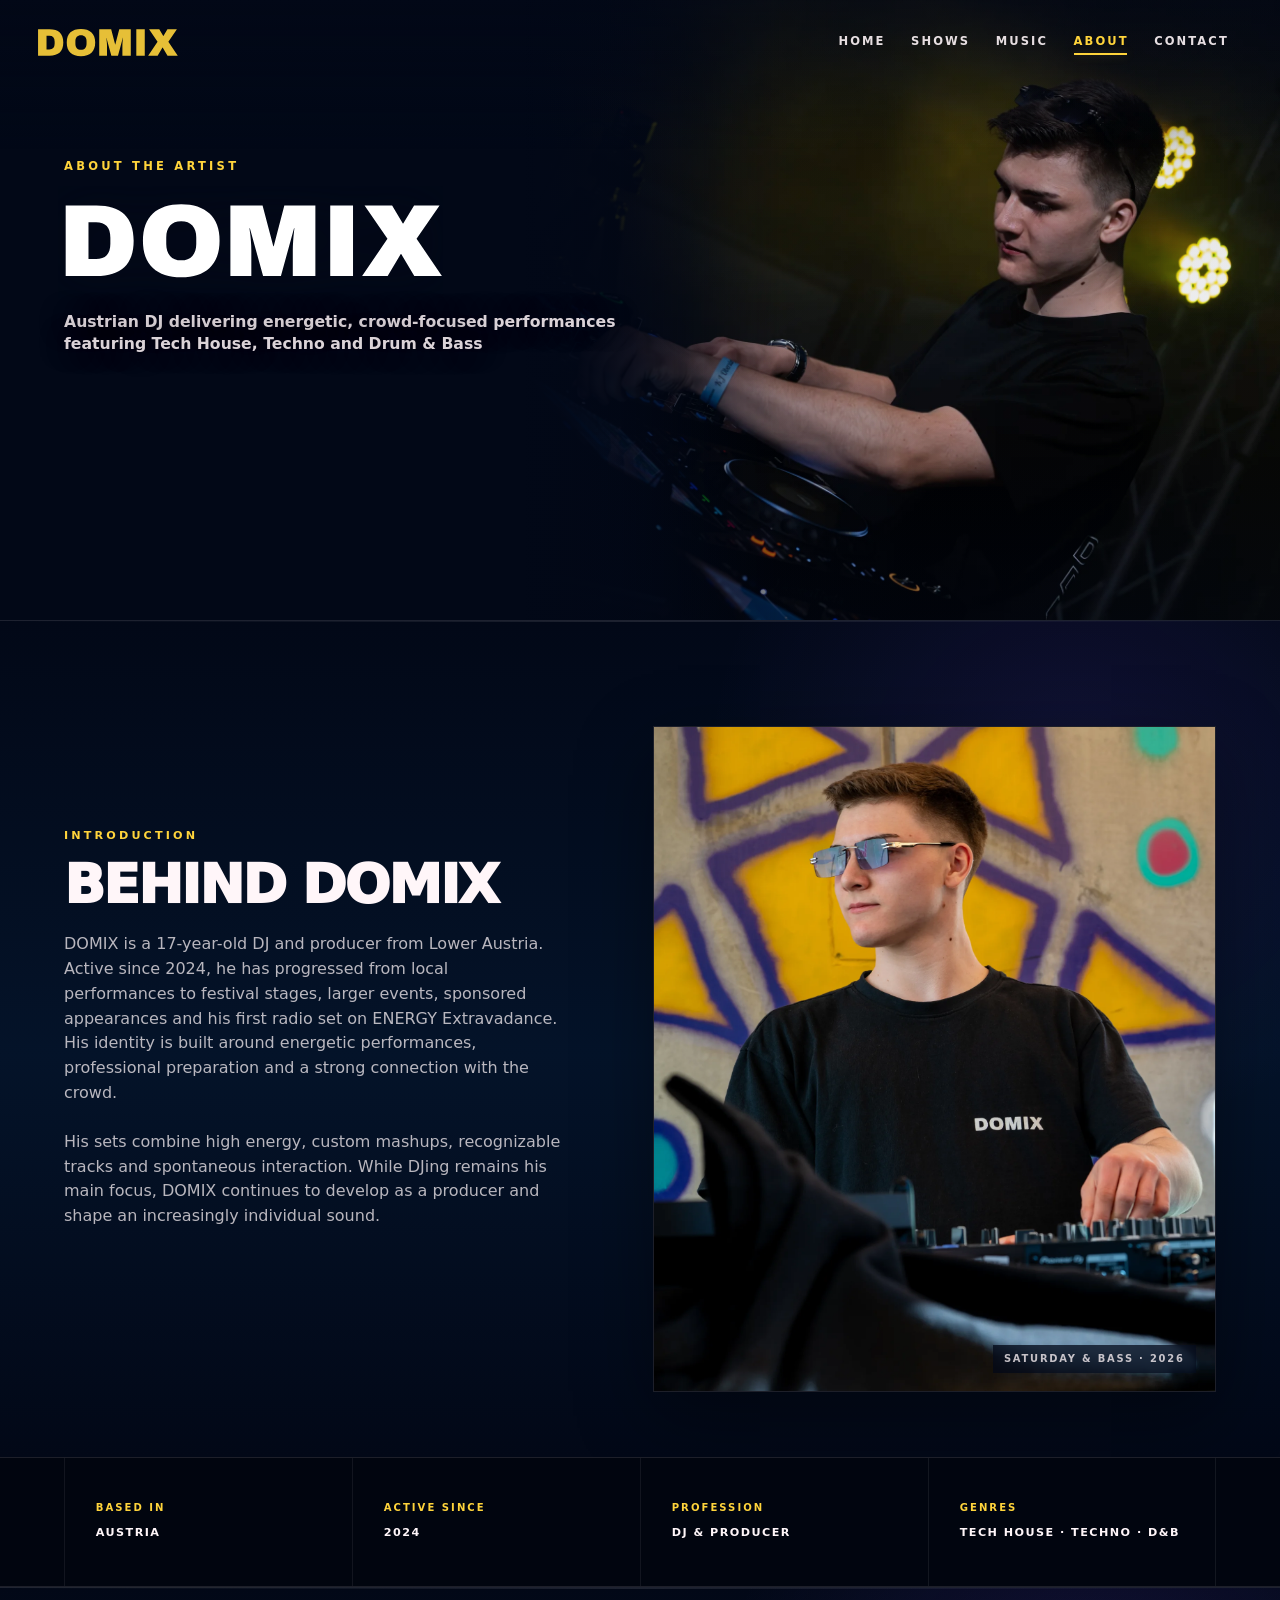
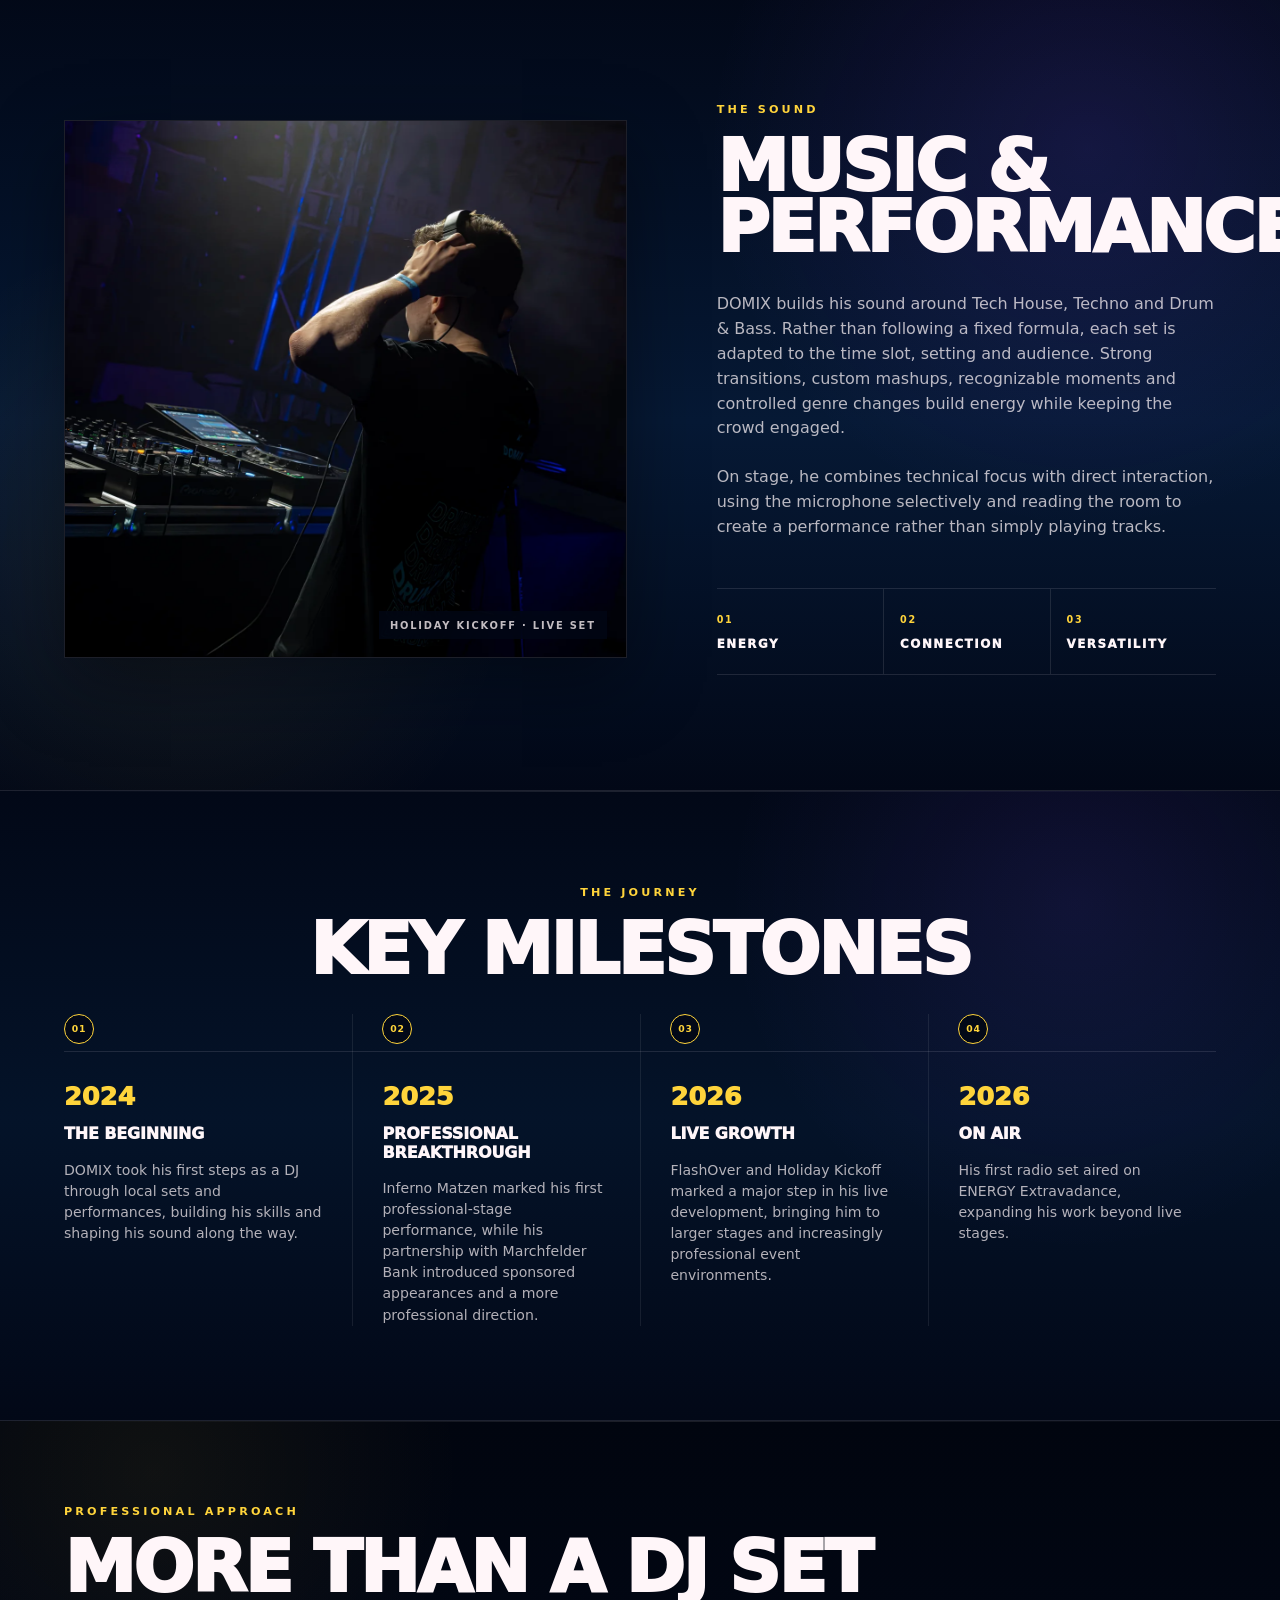
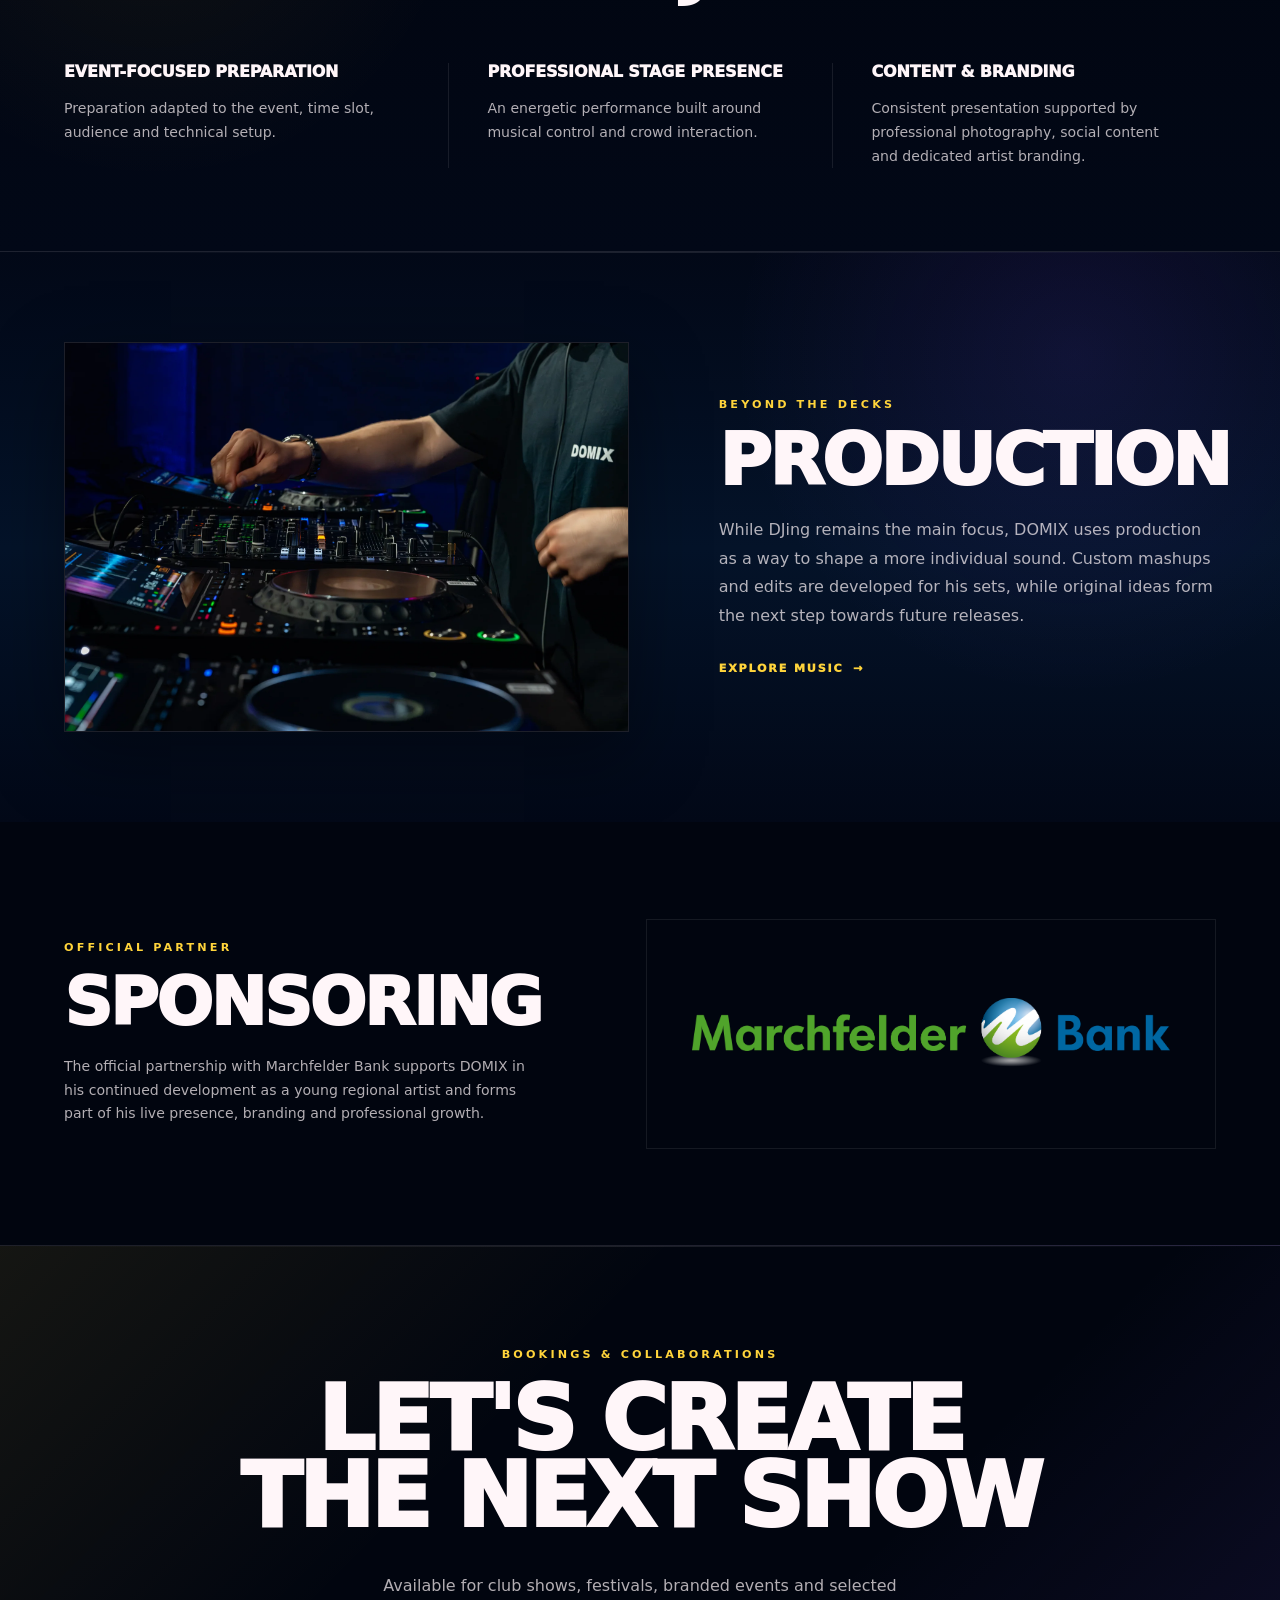
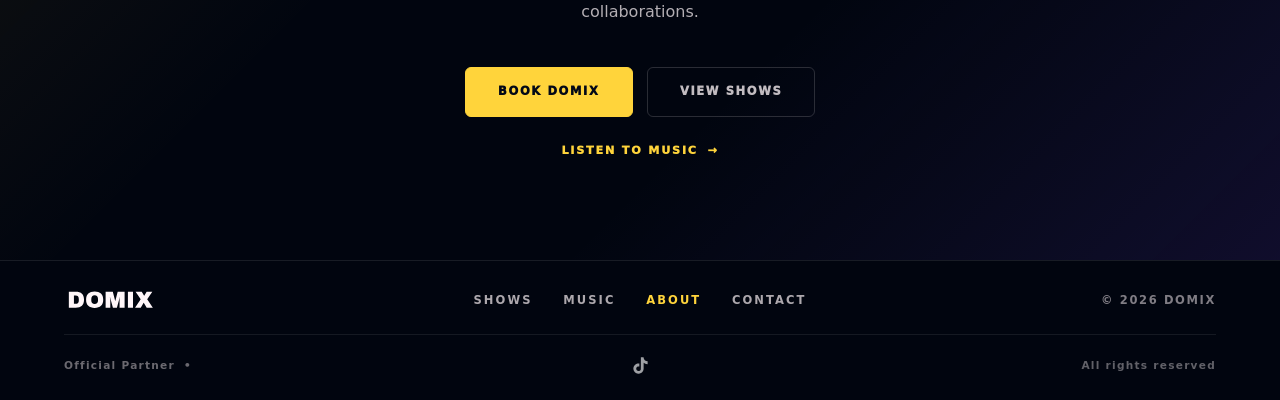
==== about.html @ c54867b3 "Mobile version: 99% final" ====
<!doctype html>
<html lang="en">

<head>
    <meta charset="utf-8">
    <meta name="viewport" content="width=device-width,initial-scale=1">
    <meta name="description" content="Meet DOMIX, an Austrian DJ and emerging producer focused on energetic, crowd-driven performances.">
    <link rel="canonical" href="https://domix-dj.com/about.html">
    <title>About - DOMIX</title>
    <link rel="preload" href="images/domix/events/Holiday%20Kickoff%202026/Holiday-Kickoff-13.webp" as="image" type="image/webp" fetchpriority="high">
    <link rel="stylesheet" href="css/styles.css">
    <script src="js/site.js" defer></script>
    <script>
        document.documentElement.classList.add("page-loader-pending");
    </script>
</head>

<body class="subpage-body about-page" data-reveal-selector=".reveal-on-scroll" data-reveal-threshold="0.08" data-reveal-root-margin="0px 0px -48px" data-reveal-on-load="true" data-page-loader="true">
    <main class="subpage-main">
        <header class="hero subpage-hero about-hero">
            <a class="brand" href="index.html" aria-label="DOMIX Home"><img src="images/domix/brand/domix_logo.svg" alt="DOMIX" width="2000" height="600" decoding="async"></a>

            <button class="mobile-nav-toggle" type="button" aria-expanded="false" aria-controls="mobile-site-menu" aria-label="Open navigation">
                <span class="mobile-nav-toggle-icon" aria-hidden="true"><i></i><i></i><i></i></span>
                <span class="mobile-nav-toggle-label" aria-hidden="true">MENU</span>
            </button>
            <div class="mobile-nav-drawer" id="mobile-site-menu" aria-hidden="true">
                <button class="mobile-nav-backdrop" type="button" data-nav-close tabindex="-1" aria-label="Close navigation"></button>
                <div class="mobile-nav-panel" role="dialog" aria-modal="true" aria-label="Site navigation">
                    <div class="mobile-nav-panel-brand" aria-hidden="true">DOMIX</div>
                    <p class="mobile-nav-kicker">DJ &amp; PRODUCER</p>
                    <nav class="mobile-nav-links" aria-label="Mobile navigation">
                        <a href="index.html"><span>01</span>HOME</a>
                        <a href="shows.html"><span>02</span>SHOWS</a>
                        <a href="music.html"><span>03</span>MUSIC</a>
                        <a href="about.html" aria-current="page"><span>04</span>ABOUT</a>
                        <a href="contact.html"><span>05</span>CONTACT</a>
                    </nav>
                    <p class="mobile-nav-meta">AUSTRIA <span aria-hidden="true">&middot;</span> EST. 2024</p>
                </div>
            </div>

            <nav class="desktop-hero-nav" aria-label="Primary navigation">
                <a href="index.html">HOME</a>
                <a href="shows.html">SHOWS</a>
                <a href="music.html">MUSIC</a>
                <a href="about.html" aria-current="page">ABOUT</a>
                <a href="contact.html">CONTACT</a>
            </nav>

            <div class="about-hero-inner">
                <p class="about-eyebrow">ABOUT THE ARTIST</p>
                <h1 class="about-hero-logo"><span class="about-hero-logo-frame"><img src="images/domix/brand/domix_logo.svg" alt="DOMIX" width="2000" height="600" decoding="async"></span></h1>
                <p class="about-hero-subline">Austrian DJ delivering energetic, crowd-focused performances featuring Tech House, Techno and Drum &amp; Bass</p>
            </div>
        </header>

        <section class="about-page-section about-introduction reveal-on-scroll" aria-labelledby="about-introduction-title">
            <div class="about-page-inner about-split">
                <div class="about-section-copy">
                    <p class="about-eyebrow">INTRODUCTION</p>
                    <h2 id="about-introduction-title">BEHIND DOMIX</h2>
                    <div class="about-prose">
                        <p>DOMIX is a 17-year-old DJ and producer from Lower Austria. Active since 2024, he has progressed from local performances to festival stages, larger events, sponsored appearances and his first radio set on ENERGY Extravadance. His identity is built around energetic performances, professional preparation and a strong connection with the crowd.</p>
                        <p>His sets combine high energy, custom mashups, recognizable tracks and spontaneous interaction. While DJing remains his main focus, DOMIX continues to develop as a producer and shape an increasingly individual sound.</p>
                    </div>
                </div>

                <figure class="about-media about-media-portrait">
                    <img src="images/domix/events/Saturday%20%26%20Bass%202026/Outback_1-01.webp" srcset="images/domix/events/Saturday%20%26%20Bass%202026/Outback_1-01.webp 1609w" sizes="(max-width: 900px) 100vw, 46vw" alt="DOMIX performing at Saturday &amp; Bass 2026" width="1609" height="1920" loading="lazy" decoding="async">
                    <figcaption>SATURDAY &amp; BASS <span aria-hidden="true">·</span> 2026</figcaption>
                </figure>
            </div>
        </section>

        <section class="about-facts reveal-on-scroll" aria-label="Artist facts">
            <dl class="about-page-inner about-facts-list">
                <div>
                    <dt>BASED IN</dt>
                    <dd>AUSTRIA</dd>
                </div>
                <div>
                    <dt>ACTIVE SINCE</dt>
                    <dd>2024</dd>
                </div>
                <div>
                    <dt>PROFESSION</dt>
                    <dd>DJ &amp; PRODUCER</dd>
                </div>
                <div>
                    <dt>GENRES</dt>
                    <dd>TECH HOUSE <span aria-hidden="true">·</span> TECHNO <span aria-hidden="true">·</span> D&amp;B</dd>
                </div>
            </dl>
        </section>

        <section class="about-page-section about-sound reveal-on-scroll" aria-labelledby="about-sound-title">
            <div class="about-page-inner about-sound-layout">
                <figure class="about-media about-media-wide">
                        <img src="images/domix/events/Holiday%20Kickoff%202026/Holiday-Kickoff-3.webp" srcset="images/domix/events/Holiday%20Kickoff%202026/Holiday-Kickoff-3.webp 1920w" sizes="(max-width: 900px) 100vw, 50vw" alt="DOMIX performing from behind at Holiday Kickoff 2026" width="1920" height="1280" loading="lazy" decoding="async">
                        <figcaption>HOLIDAY KICKOFF <span aria-hidden="true">·</span> LIVE SET</figcaption>
                </figure>

                <div class="about-section-copy">
                    <p class="about-eyebrow">THE SOUND</p>
                    <h2 id="about-sound-title">MUSIC &amp;<br>PERFORMANCE</h2>
                    <div class="about-prose">
                        <p>DOMIX builds his sound around Tech House, Techno and Drum &amp; Bass. Rather than following a fixed formula, each set is adapted to the time slot, setting and audience. Strong transitions, custom mashups, recognizable moments and controlled genre changes build energy while keeping the crowd engaged.</p>
                        <p>On stage, he combines technical focus with direct interaction, using the microphone selectively and reading the room to create a performance rather than simply playing tracks.</p>
                    </div>

                    <ol class="about-values" aria-label="Performance qualities">
                        <li><span>01</span><strong>ENERGY</strong></li>
                        <li><span>02</span><strong>CONNECTION</strong></li>
                        <li><span>03</span><strong>VERSATILITY</strong></li>
                    </ol>
                </div>
            </div>
        </section>

        <section class="about-page-section about-journey reveal-on-scroll" aria-labelledby="about-journey-title">
            <div class="about-page-inner">
                <div class="about-section-heading">
                    <p class="about-eyebrow">THE JOURNEY</p>
                    <h2 id="about-journey-title">KEY MILESTONES</h2>
                </div>

                <ol class="about-timeline">
                    <li>
                        <span class="about-timeline-index">01</span>
                        <time datetime="2024">2024</time>
                        <h3>THE BEGINNING</h3>
                        <p>DOMIX took his first steps as a DJ through local sets and performances, building his skills and shaping his sound along the way.</p>
                    </li>
                    <li>
                        <span class="about-timeline-index">02</span>
                        <time datetime="2025">2025</time>
                        <h3>PROFESSIONAL BREAKTHROUGH</h3>
                        <p>Inferno Matzen marked his first professional-stage performance, while his partnership with Marchfelder Bank introduced sponsored appearances and a more professional direction.</p>
                    </li>
                    <li>
                        <span class="about-timeline-index">03</span>
                        <time datetime="2026">2026</time>
                        <h3>LIVE GROWTH</h3>
                        <p>FlashOver and Holiday Kickoff marked a major step in his live development, bringing him to larger stages and increasingly professional event environments.</p>
                    </li>
                    <li>
                        <span class="about-timeline-index">04</span>
                        <time datetime="2026">2026</time>
                        <h3>ON AIR</h3>
                        <p>His first radio set aired on ENERGY Extravadance, expanding his work beyond live stages.</p>
                    </li>
                </ol>
            </div>
        </section>

        <section class="about-page-section about-approach reveal-on-scroll" aria-labelledby="about-approach-title">
            <div class="about-page-inner">
                <div class="about-section-heading about-section-heading-left">
                    <p class="about-eyebrow">PROFESSIONAL APPROACH</p>
                    <h2 id="about-approach-title">MORE THAN<br class="about-mobile-linebreak"> A DJ SET</h2>
                </div>

                <div class="about-services">
                    <article>
                        <h3>EVENT-FOCUSED PREPARATION</h3>
                        <p>Preparation adapted to the event, time slot, audience and technical setup.</p>
                    </article>
                    <article>
                        <h3>PROFESSIONAL STAGE PRESENCE</h3>
                        <p>An energetic performance built around musical control and crowd interaction.</p>
                    </article>
                    <article>
                        <h3>CONTENT &amp; BRANDING</h3>
                        <p>Consistent presentation supported by professional photography, social content and dedicated artist branding.</p>
                    </article>
                </div>
            </div>
        </section>

        <section class="about-page-section about-production reveal-on-scroll" aria-labelledby="about-production-title">
            <div class="about-page-inner about-production-layout">
                <div class="about-section-copy">
                    <p class="about-eyebrow">BEYOND THE DECKS</p>
                    <h2 id="about-production-title">PRODUCTION</h2>
                    <p class="about-production-text">While DJing remains the main focus, DOMIX uses production as a way to shape a more individual sound. Custom mashups and edits are developed for his sets, while original ideas form the next step towards future releases.</p>
                    <a class="about-text-link" href="music.html">EXPLORE MUSIC <span aria-hidden="true">→</span></a>
                </div>

                <figure class="about-media about-media-equipment">
                    <img src="images/domix/events/Holiday%20Kickoff%202026/Holiday-Kickoff_Sponsoring-4.webp" srcset="images/domix/events/Holiday%20Kickoff%202026/Holiday-Kickoff_Sponsoring-4.webp 1920w" sizes="(max-width: 900px) 100vw, 46vw" alt="DOMIX adjusting DJ equipment during a performance" width="1920" height="1280" loading="lazy" decoding="async">
                </figure>
            </div>
        </section>

        <section class="about-page-section about-partner reveal-on-scroll" aria-labelledby="about-partner-title">
            <div class="about-page-inner about-partner-layout">
                <div class="about-section-copy">
                    <p class="about-eyebrow">OFFICIAL PARTNER</p>
                    <h2 id="about-partner-title">SPONSORING</h2>
                    <p>The official partnership with Marchfelder Bank supports DOMIX in his continued development as a young regional artist and forms part of his live presence, branding and professional growth.</p>
                </div>

                <div class="about-partner-logo">
                    <img src="images/domix/partners/marchfelder-bank-logo.png" alt="Marchfelder Bank" width="21072" height="3150" loading="lazy" decoding="async">
                </div>
            </div>
        </section>

        <section class="about-page-section about-cta reveal-on-scroll" aria-labelledby="about-cta-title">
            <div class="about-page-inner about-cta-inner">
                <p class="about-eyebrow">BOOKINGS &amp; COLLABORATIONS</p>
                <h2 id="about-cta-title">LET'S CREATE<br>THE NEXT SHOW</h2>
                <p>Available for club shows, festivals, branded events and selected collaborations.</p>
                <div class="about-cta-actions">
                    <a class="music-action-button" href="contact.html">BOOK DOMIX</a>
                    <a class="music-action-button music-action-button-secondary" href="shows.html">VIEW SHOWS</a>
                </div>
                <a class="about-text-link" href="music.html">LISTEN TO MUSIC <span aria-hidden="true">→</span></a>
            </div>
        </section>
    </main>

    <footer class="site-footer" aria-label="Footer">
        <div class="site-footer-row site-footer-main">
            <a class="site-footer-logo" href="index.html" aria-label="DOMIX Home">
                <img src="images/domix/brand/domix_logo.svg" alt="DOMIX" width="2000" height="600" loading="lazy" decoding="async">
            </a>

            <nav class="site-footer-nav" aria-label="Footer navigation">
                <a href="shows.html">SHOWS</a>
                <a href="music.html">MUSIC</a>
                <a href="about.html" aria-current="page">ABOUT</a>
                <a href="contact.html">CONTACT</a>
            </nav>

            <p>&copy; 2026 DOMIX</p>
        </div>

        <div class="site-footer-row site-footer-meta">
            <div class="site-footer-partner">
                <span>Official Partner</span>
                <span aria-hidden="true">&bull;</span>
                <a href="https://www.marchfelderbank.at/" target="_blank" rel="noopener noreferrer" aria-label="Visit Marchfelder Bank"><img src="images/domix/partners/marchfelder-bank-logo.png" alt="Marchfelder Bank" width="21072" height="3150" loading="lazy" decoding="async"></a>
            </div>

            <nav class="site-footer-socials" aria-label="Social links">
                <a href="https://www.instagram.com/domix.dj" target="_blank" rel="noopener noreferrer" aria-label="Instagram"><img src="images/social/instagram-icon.png" alt="" width="3000" height="3000" loading="lazy" decoding="async"></a>
                <a href="https://www.tiktok.com/@domix.dj" target="_blank" rel="noopener noreferrer" aria-label="TikTok"><img src="images/social/tiktok-icon.svg" alt="" width="150" height="150" loading="lazy" decoding="async"></a>
                <a href="https://soundcloud.com/domix_dj" target="_blank" rel="noopener noreferrer" aria-label="SoundCloud"><img src="images/social/soundcloud-icon.png" alt="" width="512" height="512" loading="lazy" decoding="async"></a>
            </nav>

            <p class="site-footer-mobile-copyright">&copy; 2026 DOMIX</p>
            <p>All rights reserved</p>
        </div>
    </footer>

</body>

</html>
---- css/styles.css ----
* {
    box-sizing: border-box;
}

:root {
    --domix-blue: #061935;
    --domix-blue-deep: #020817;
    --domix-purple: #7b4dff;
    --domix-yellow: #ffd43b;
    --domix-text: #fff6f9;
    --domix-surface-black: #01050f;
    --domix-content-width: 1320px;
    --domix-card-radius: 8px;
}

html {
    scroll-behavior: smooth;
}

html,
body {
    height: auto;
    overflow-x: hidden;
}

body {
    margin: 0;
    font-family: Inter, system-ui, -apple-system, Segoe UI, Roboto, "Helvetica Neue", Arial;
    color: var(--domix-text);
    background: var(--domix-blue-deep);
}

body.lightbox-open {
    overflow: hidden;
}

html.page-loading,
html.page-loading body,
html.page-loader-pending,
html.page-loader-pending body {
    overflow: hidden;
    background: radial-gradient(circle at 25% 20%, rgba(123, 77, 255, 0.2), transparent 45%), var(--domix-blue-deep);
}

html.page-loading body > *,
html.page-loader-pending body > * {
    visibility: hidden;
}

html.page-loading body::before,
html.page-loader-pending body::before {
    content: "";
    position: fixed;
    top: 50%;
    left: 50%;
    width: min(52vw, 420px);
    height: min(16vw, 126px);
    background: rgba(255, 246, 249, 0.95);
    -webkit-mask: url("../images/domix/brand/domix_logo.svg") center / contain no-repeat;
    mask: url("../images/domix/brand/domix_logo.svg") center / contain no-repeat;
    z-index: 99999;
    visibility: visible;
    transform: translate(-50%, -50%);
    filter: drop-shadow(0 0 24px rgba(123, 77, 255, 0.5));
}

html.page-loading body::after,
html.page-loader-pending body::after {
    content: "";
    position: fixed;
    top: calc(50% + 96px);
    left: 50%;
    width: 52px;
    height: 52px;
    margin: -26px 0 0 -26px;
    border: 3px solid rgba(255, 246, 249, 0.2);
    border-top-color: var(--domix-yellow);
    border-radius: 50%;
    animation: siteLoaderSpin 0.8s linear infinite;
    z-index: 100000;
    visibility: visible;
}

@keyframes siteLoaderSpin {
    to {
        transform: rotate(360deg);
    }
}

.hero {
    min-height: 100vh;
    position: relative;
    z-index: 0;
    display: flex;
    align-items: center;
    justify-content: center;
    overflow: hidden;
    text-align: center;
    color: var(--domix-text);
}

.home-hero {
    --hero-bg-x: 0px;
    --hero-bg-y: 0px;
    --hero-wordmark-x: 0px;
    --hero-wordmark-y: 0px;
    --hero-equipment-x: 0px;
    --hero-equipment-y: 0px;
    --hero-scroll-y: 0px;
    background: var(--domix-blue-deep) url("../images/domix/hero/stage-main.webp") center top / cover no-repeat;
    background-attachment: fixed;
}

.home-hero::before {
    content: "";
    position: absolute;
    inset: -12px;
    z-index: 1;
    background: url("../images/domix/hero/stage-main.webp") center top / cover no-repeat;
    filter: blur(8px) brightness(0.86) contrast(0.98) saturate(1);
    opacity: 1;
    transform: translate3d(var(--hero-bg-x), var(--hero-bg-y), 0);
    transition: transform 0.16s ease-out;
}

.home-hero::after {
    content: "";
    position: absolute;
    inset: 0;
    z-index: 1;
    background:
        linear-gradient(180deg, rgba(2, 8, 23, 0.12) 0%, rgba(6, 25, 53, 0.04) 42%, rgba(2, 8, 23, 0.26) 100%),
        linear-gradient(90deg, rgba(2, 8, 23, 0.12), rgba(6, 25, 53, 0.01) 50%, rgba(2, 8, 23, 0.16));
    pointer-events: none;
}

.home-hero-bg-wordmark {
    position: absolute;
    left: 50%;
    top: 48%;
    z-index: 2;
    display: block;
    width: 100vw;
    max-width: none;
    height: auto;
    aspect-ratio: 10 / 3;
    object-fit: contain;
    transform: translate3d(calc(-50% + var(--hero-wordmark-x)), calc(-50% + var(--hero-wordmark-y)), 0);
    opacity: 0.025;
    pointer-events: none;
    will-change: transform;
}

.brand {
    position: absolute;
    top: 20px;
    left: 30px;
    z-index: 100;
    display: inline-flex;
    align-items: center;
    line-height: 0;
    text-decoration: none;
    cursor: pointer;
}

.brand::before {
    content: "";
    position: absolute;
    inset: 0;
    background: var(--domix-yellow);
    opacity: 0.9;
    mask: url("../images/domix/brand/domix_logo.svg") center / contain no-repeat;
    -webkit-mask: url("../images/domix/brand/domix_logo.svg") center / contain no-repeat;
    transition: opacity 0.28s ease, transform 0.28s ease, filter 0.28s ease, background-color 0.28s ease;
}

.brand img {
    display: block;
    width: clamp(120px, 12vw, 190px);
    height: auto;
    opacity: 0;
}

.brand:hover::before,
.brand:focus::before {
    background: #fff;
    opacity: 1;
    transform: rotate(-3deg) scale(1.025);
    filter: drop-shadow(0 0 14px rgba(255, 212, 59, 0.22));
}

.brand:focus {
    outline: 2px solid var(--domix-yellow);
    outline-offset: 4px;
    border-radius: 6px;
}

.home-hero-copy {
    position: absolute;
    left: clamp(2rem, 7vw, 7rem);
    top: 46%;
    z-index: 5;
    width: min(42vw, 620px);
    transform: translateY(-50%);
    text-align: left;
    color: #fff6f9;
}

.home-hero-wordmark-wrap {
    position: relative;
    display: block;
    width: min(29vw, 410px);
    max-width: 100%;
    margin: -1.15rem 0 -1.15rem -1.38rem;
    line-height: 0;
    transition: filter 0.32s ease;
    animation: homeHeroFadeUp 0.5s ease-out backwards;
}

.home-hero-wordmark {
    display: block;
    width: 100%;
    height: auto;
    clip-path: inset(18% 0 18% 0);
    transition: opacity 0.32s ease, filter 0.32s ease, transform 0.32s ease;
}

.home-hero-wordmark-solid {
    filter: invert(1);
}

.home-hero-wordmark-outline {
    position: absolute;
    inset: 0;
    opacity: 0;
    filter: drop-shadow(0 0 18px rgba(255, 212, 59, 0.18)) drop-shadow(0 0 28px rgba(123, 77, 255, 0.22));
    pointer-events: none;
}

.home-hero-wordmark-wrap:hover .home-hero-wordmark-solid,
.home-hero-wordmark-wrap:focus-within .home-hero-wordmark-solid {
    opacity: 0;
    transform: scale(0.985);
}

.home-hero-wordmark-wrap:hover .home-hero-wordmark-outline,
.home-hero-wordmark-wrap:focus-within .home-hero-wordmark-outline {
    opacity: 1;
    transform: scale(1.01);
}

.home-hero-wordmark-wrap:hover,
.home-hero-wordmark-wrap:focus-within {
    filter: drop-shadow(0 0 18px rgba(255, 212, 59, 0.22));
}

.home-hero-subline {
    margin: 0.12rem 0 0;
    color: var(--domix-yellow);
    font-size: clamp(1rem, 1.7vw, 1.65rem);
    font-weight: 800;
    letter-spacing: 0.34em;
    text-transform: uppercase;
    animation: homeHeroFadeUp 0.5s ease-out 0.1s backwards;
}

.home-hero-genres {
    display: flex;
    flex-direction: column;
    gap: 0.45rem;
    margin-top: 3rem;
    color: rgba(255, 246, 249, 0.72);
    font-size: clamp(0.86rem, 1vw, 1rem);
    font-weight: 700;
    letter-spacing: 0.28em;
    text-transform: uppercase;
    animation: homeHeroFadeUp 0.5s ease-out 0.2s backwards;
}

.home-hero-socials {
    display: flex;
    gap: 0.75rem;
    margin-top: 2.6rem;
    padding-left: 0;
    animation: homeHeroFadeUp 0.5s ease-out 0.3s backwards;
}

.home-hero-socials a {
    position: relative;
    display: inline-flex;
    align-items: center;
    justify-content: center;
    width: 42px;
    height: 42px;
    border: 1px solid rgba(255, 212, 59, 0.38);
    border-radius: 50%;
    color: var(--domix-yellow);
    background: rgba(2, 8, 23, 0.38);
    text-decoration: none;
    font-size: 0.78rem;
    font-weight: 850;
    letter-spacing: 0.08em;
    transition: transform 0.18s ease, border-color 0.18s ease, background 0.18s ease;
}

.home-hero-socials a::after {
    content: attr(data-tooltip);
    position: absolute;
    left: 50%;
    bottom: calc(100% + 10px);
    transform: translate(-50%, 4px);
    padding: 0.38rem 0.55rem;
    border: 1px solid rgba(255, 212, 59, 0.42);
    border-radius: 6px;
    background: rgba(2, 8, 23, 0.88);
    color: var(--domix-yellow);
    font-size: 0.58rem;
    font-weight: 850;
    line-height: 1;
    letter-spacing: 0.12em;
    text-transform: uppercase;
    white-space: nowrap;
    opacity: 0;
    pointer-events: none;
    box-shadow: 0 0 18px rgba(255, 212, 59, 0.12);
    transition: opacity 0.2s ease, transform 0.2s ease;
}

.home-hero-socials img {
    display: block;
    width: 19px;
    height: 19px;
    object-fit: contain;
    filter: brightness(0) saturate(100%) invert(83%) sepia(91%) saturate(781%) hue-rotate(350deg) brightness(106%) contrast(103%);
}

.home-hero-socials a[aria-label="SoundCloud"] img {
    width: 23px;
    height: 23px;
}

.home-hero-socials a[aria-label="All Socials"] img {
    width: 22px;
    height: 22px;
}

.home-hero-socials a:hover {
    transform: translateY(-2px);
    border-color: var(--domix-yellow);
    background: rgba(255, 212, 59, 0.12);
}

.home-hero-socials a:hover::after,
.home-hero-socials a:focus::after {
    opacity: 1;
    transform: translate(-50%, 0);
}

.domix-equipment-wrapper {
    position: absolute;
    inset: 0;
    z-index: 3;
    pointer-events: none;
    display: flex;
    align-items: flex-end;
    justify-content: flex-end;
    padding-right: clamp(2rem, 7vw, 8rem);
}

.domix-equipment-wrapper::before,
.domix-equipment-wrapper::after {
    content: "";
    position: absolute;
    left: auto;
    right: clamp(-3rem, -2vw, -1rem);
    bottom: 0;
    pointer-events: none;
}

.domix-equipment-wrapper::before {
    width: min(96vw, 1240px);
    height: 100vh;
    z-index: 1;
    background:
        radial-gradient(ellipse at 50% 56%, rgba(123, 77, 255, 0.82), transparent 54%),
        radial-gradient(ellipse at 50% 68%, rgba(123, 77, 255, 0.54), transparent 74%);
    filter: blur(58px);
}

.domix-equipment-wrapper::after {
    width: min(70vw, 860px);
    height: 72vh;
    z-index: 1;
    background: radial-gradient(ellipse at 50% 58%, rgba(203, 176, 255, 0.56), transparent 60%);
    filter: blur(34px);
}

.domix-equipment {
    position: relative;
    z-index: 2;
    width: auto;
    height: 80vh;
    object-fit: contain;
    transform: translate3d(var(--hero-equipment-x), calc(var(--hero-equipment-y) + var(--hero-scroll-y)), 0);
    will-change: transform;
    animation: homeHeroEquipmentIn 0.5s ease-out 0.4s backwards;
    filter:
        drop-shadow(0 0 7px rgba(203, 176, 255, 0.95))
        drop-shadow(0 0 18px rgba(123, 77, 255, 0.78))
        drop-shadow(0 0 34px rgba(123, 77, 255, 0.48))
        drop-shadow(0 18px 34px rgba(0, 0, 0, 0.34));
}

.desktop-hero-nav {
    position: absolute;
    top: 34px;
    right: clamp(2rem, 4vw, 4rem);
    z-index: 100;
    display: flex;
    align-items: center;
    gap: clamp(1rem, 2vw, 2rem);
}

.desktop-hero-nav a {
    position: relative;
    color: #fff6f9;
    text-decoration: none;
    font-size: clamp(0.72rem, 0.8vw, 0.88rem);
    font-weight: 850;
    letter-spacing: 0.18em;
    opacity: 0.9;
    transition: color 0.28s ease, opacity 0.28s ease, transform 0.28s ease;
}

.desktop-hero-nav a::after {
    content: "";
    position: absolute;
    left: 0;
    bottom: -0.42rem;
    width: calc(100% - 0.18em);
    height: 2px;
    background: var(--domix-yellow);
    box-shadow: 0 0 10px rgba(255, 212, 59, 0.26);
    transform: scaleX(0);
    transform-origin: left center;
    transition: transform 0.28s ease;
}

.desktop-hero-nav a:hover,
.desktop-hero-nav a:focus {
    color: var(--domix-yellow);
    opacity: 1;
    transform: translateY(-1px);
}

.desktop-hero-nav a:hover::after,
.desktop-hero-nav a:focus::after {
    transform: scaleX(1);
}

.desktop-hero-nav a:focus {
    outline: none;
}

.home-hero-scroll {
    position: absolute;
    left: calc(clamp(2rem, 7vw, 7rem) - 1.65rem);
    bottom: 116px;
    z-index: 5;
    display: inline-flex;
    flex-direction: row;
    align-items: center;
    gap: 0.55rem;
    color: rgba(255, 246, 249, 0.72);
    text-decoration: none;
    font-size: 0.63rem;
    font-weight: 800;
    letter-spacing: 0.32em;
    text-transform: uppercase;
    transform: rotate(90deg);
    transform-origin: left center;
    animation: heroScrollCue 2.4s ease-in-out infinite;
}

.home-hero-scroll span:last-child {
    color: var(--domix-yellow);
    font-size: 1.22rem;
    line-height: 1;
    letter-spacing: 0;
    transform: rotate(-90deg);
}

.home-hero-bottom {
    position: absolute;
    left: clamp(2rem, 7vw, 7rem);
    right: clamp(2rem, 7vw, 7rem);
    bottom: 26px;
    z-index: 5;
    display: grid;
    grid-template-columns: repeat(3, minmax(0, 1fr)) auto auto;
    align-items: center;
    gap: 1rem;
    padding: 1.45rem 1rem;
    background: rgba(2, 8, 23, 0.66);
    border: 1px solid rgba(255, 246, 249, 0.12);
    border-radius: 8px;
    box-shadow: 0 18px 48px rgba(0, 0, 0, 0.28);
    backdrop-filter: blur(14px);
    animation: homeHeroFadeUp 0.5s ease-out 0.5s backwards;
}

.home-hero-stat {
    min-width: 0;
    text-align: left;
    padding: 0 1rem;
    border-left: 1px solid rgba(255, 246, 249, 0.12);
}

.home-hero-stat:first-child {
    border-left: 0;
}

.home-hero-stat strong,
.home-hero-stat span {
    display: block;
    text-transform: uppercase;
}

.home-hero-stat strong {
    color: #fff6f9;
    font-size: clamp(1rem, 1.25vw, 1.25rem);
    font-weight: 900;
    letter-spacing: 0.08em;
}

.home-hero-stat span {
    margin-top: 0.2rem;
    color: rgba(255, 246, 249, 0.68);
    font-size: 0.72rem;
    font-weight: 700;
    letter-spacing: 0.18em;
}

.home-hero-listen,
.home-hero-book {
    display: inline-flex;
    align-items: center;
    justify-content: center;
    min-height: 58px;
    min-width: 190px;
    padding: 0 1.75rem;
    border: 1px solid var(--domix-yellow);
    border-radius: 6px;
    color: var(--domix-yellow);
    text-decoration: none;
    font-size: 0.78rem;
    font-weight: 950;
    letter-spacing: 0.14em;
    text-transform: uppercase;
    transition: transform 0.18s ease, border-color 0.18s ease, box-shadow 0.18s ease, background 0.18s ease;
}

.home-hero-listen {
    background: transparent;
}

.home-hero-book {
    background: var(--domix-yellow);
    color: var(--domix-blue);
}

.home-hero-listen:hover,
.home-hero-book:hover {
    transform: translateY(-2px);
    border-color: #ffe35a;
    box-shadow: 0 0 30px rgba(255, 212, 59, 0.32), 0 12px 26px rgba(0, 0, 0, 0.22);
}

.home-hero-book:hover {
    background: #ffe35a;
}

.played-at-section {
    position: relative;
    overflow: hidden;
    min-height: calc(100vh + 100px);
    display: flex;
    align-items: center;
    padding: calc(clamp(2.2rem, 4vh, 4rem) + 100px) clamp(1.25rem, 5vw, 6rem);
    color: #fff6f9;
    background:
        radial-gradient(circle at 76% 18%, rgba(123, 77, 255, 0.18), transparent 30%),
        radial-gradient(circle at 18% 72%, rgba(255, 212, 59, 0.08), transparent 28%),
        linear-gradient(180deg, var(--domix-blue-deep) 0%, var(--domix-blue) 48%, var(--domix-blue-deep) 100%);
    border-top: 1px solid rgba(255, 246, 249, 0.025);
}

.played-at-section::after {
    content: "";
    position: absolute;
    left: 0;
    right: 0;
    bottom: 0;
    height: 1px;
    background: linear-gradient(90deg, transparent, rgba(255, 212, 59, 0.34), transparent);
}

.played-at-wordmark {
    position: absolute;
    right: -8vw;
    top: 50%;
    width: min(72vw, 1100px);
    height: auto;
    aspect-ratio: 10 / 3;
    object-fit: contain;
    transform: translateY(-50%);
    opacity: 0.025;
    pointer-events: none;
}

.played-at-inner {
    position: relative;
    z-index: 1;
    width: 100%;
    max-width: 1480px;
    margin: 0 auto;
}

.played-at-header {
    display: flex;
    align-items: flex-end;
    justify-content: space-between;
    gap: 2rem;
    margin-bottom: clamp(1.4rem, 3vh, 2.4rem);
}

.played-at-heading h2 {
    margin: 0;
    font-size: clamp(2.8rem, 5.4vw, 5.9rem);
    font-weight: 950;
    line-height: 0.9;
    letter-spacing: 0;
    color: #fff6f9;
    text-transform: uppercase;
    white-space: nowrap;
}

.played-at-heading p {
    margin: 0.75rem 0 0;
    max-width: 520px;
    color: rgba(255, 246, 249, 0.58);
    font-size: clamp(0.92rem, 1vw, 1.08rem);
    font-weight: 500;
    line-height: 1.45;
}

.played-at-button {
    display: inline-flex;
    align-items: center;
    justify-content: center;
    min-height: 56px;
    padding: 0 1.45rem;
    border: 1px solid var(--domix-yellow);
    border-radius: 6px;
    color: var(--domix-yellow);
    background: rgba(2, 8, 23, 0.44);
    text-decoration: none;
    font-size: 0.78rem;
    font-weight: 950;
    letter-spacing: 0.14em;
    text-transform: uppercase;
    box-shadow: 0 0 22px rgba(255, 212, 59, 0.12);
    transition: transform 0.3s ease, background 0.3s ease, color 0.3s ease, box-shadow 0.3s ease;
    white-space: nowrap;
}

.played-at-button:hover,
.played-at-button:focus {
    transform: translateY(-2px);
    background: var(--domix-yellow);
    color: var(--domix-blue);
    box-shadow: 0 0 34px rgba(255, 212, 59, 0.34), 0 14px 28px rgba(0, 0, 0, 0.24);
}

.played-at-showcase {
    display: grid;
    grid-template-columns: minmax(360px, 0.85fr) minmax(480px, 1.15fr);
    gap: clamp(1.6rem, 4vw, 4.5rem);
    align-items: center;
}

.played-at-list {
    display: grid;
    gap: clamp(0.55rem, 1.2vh, 0.85rem);
}

.played-at-card {
    position: relative;
    display: grid;
    grid-template-columns: minmax(0, 1fr) 42px;
    grid-template-areas:
        "date arrow"
        "name arrow"
        "location arrow";
    align-items: center;
    min-height: clamp(88px, 11.5vh, 118px);
    padding: clamp(0.85rem, 1.7vh, 1.15rem) 1.1rem clamp(0.85rem, 1.7vh, 1.1rem) 1.3rem;
    overflow: hidden;
    border: 1px solid rgba(255, 246, 249, 0.12);
    border-radius: 8px;
    background: linear-gradient(135deg, rgba(255, 246, 249, 0.055), rgba(2, 8, 23, 0.52));
    color: #fff6f9;
    text-decoration: none;
    backdrop-filter: blur(14px);
    transition: transform 0.3s ease, border-color 0.3s ease, background 0.3s ease, box-shadow 0.3s ease, opacity 0.3s ease, filter 0.3s ease;
}

.played-at-card::before {
    content: "";
    position: absolute;
    inset: 0 auto 0 0;
    width: 4px;
    background: var(--domix-yellow);
    box-shadow: 0 0 24px rgba(255, 212, 59, 0.44);
    opacity: 0;
    transform: scaleY(0.4);
    transform-origin: center;
    transition: opacity 0.3s ease, transform 0.3s ease;
}

.played-at-meta,
.played-at-location {
    color: rgba(255, 246, 249, 0.66);
    font-size: 0.75rem;
    font-weight: 800;
    letter-spacing: 0.16em;
    text-transform: uppercase;
}

.played-at-meta {
    grid-area: date;
    color: rgba(255, 246, 249, 0.44);
    font-size: 0.64rem;
    font-weight: 700;
    letter-spacing: 0.14em;
}

.played-at-name {
    grid-area: name;
    margin: 0.22rem 0 0.3rem;
    color: #fff6f9;
    font-size: clamp(1.2rem, 1.65vw, 1.85rem);
    font-weight: 900;
    line-height: 1.02;
    letter-spacing: 0;
    text-transform: uppercase;
}

.played-at-location {
    grid-area: location;
}

.played-at-arrow {
    grid-area: arrow;
    justify-self: end;
    width: 30px;
    height: 30px;
    color: var(--domix-yellow);
    transition: transform 0.3s ease, color 0.3s ease;
}

.played-at-card:hover,
.played-at-card:focus {
    transform: translateX(8px);
    border-color: rgba(255, 212, 59, 0.68);
    background: linear-gradient(135deg, rgba(255, 212, 59, 0.16), rgba(6, 25, 53, 0.74));
    box-shadow: 0 0 34px rgba(255, 212, 59, 0.2), 0 18px 46px rgba(0, 0, 0, 0.28);
    outline: none;
}

.played-at-card:hover::before,
.played-at-card:focus::before {
    opacity: 1;
    transform: scaleY(1);
}

.played-at-card:hover .played-at-arrow,
.played-at-card:focus .played-at-arrow {
    transform: translateX(4px);
    color: #ffe35a;
}

.played-at-showcase:has(.played-at-image-card:hover) .played-at-card {
    opacity: 0.34;
    filter: grayscale(100%) brightness(0.78);
}

.played-at-showcase:has(.played-at-image-card[data-event="1"]:hover) .played-at-card[data-event="1"],
.played-at-showcase:has(.played-at-image-card[data-event="2"]:hover) .played-at-card[data-event="2"],
.played-at-showcase:has(.played-at-image-card[data-event="3"]:hover) .played-at-card[data-event="3"],
.played-at-showcase:has(.played-at-image-card[data-event="4"]:hover) .played-at-card[data-event="4"] {
    opacity: 1;
    filter: none;
    transform: translateX(8px);
    border-color: rgba(255, 212, 59, 0.68);
    background: linear-gradient(135deg, rgba(255, 212, 59, 0.16), rgba(6, 25, 53, 0.74));
    box-shadow: 0 0 34px rgba(255, 212, 59, 0.2), 0 18px 46px rgba(0, 0, 0, 0.28);
}

.played-at-showcase:has(.played-at-image-card[data-event="1"]:hover) .played-at-card[data-event="1"]::before,
.played-at-showcase:has(.played-at-image-card[data-event="2"]:hover) .played-at-card[data-event="2"]::before,
.played-at-showcase:has(.played-at-image-card[data-event="3"]:hover) .played-at-card[data-event="3"]::before,
.played-at-showcase:has(.played-at-image-card[data-event="4"]:hover) .played-at-card[data-event="4"]::before {
    opacity: 1;
    transform: scaleY(1);
}

.played-at-media {
    display: grid;
    grid-template-columns: repeat(2, minmax(0, 1fr));
    grid-template-rows: repeat(2, minmax(0, 1fr));
    gap: clamp(0.75rem, 1.4vw, 1.2rem);
    height: min(58vh, 600px);
    min-height: 360px;
}

.played-at-image-card {
    position: relative;
    min-height: 0;
    margin: 0;
    overflow: hidden;
    border: 1px solid rgba(255, 246, 249, 0.12);
    border-radius: 8px;
    background: rgba(2, 8, 23, 0.5);
    box-shadow: 0 22px 54px rgba(0, 0, 0, 0.36);
    transition: border-color 0.3s ease, box-shadow 0.3s ease;
}

.played-at-image-card::after {
    content: "";
    position: absolute;
    inset: 0;
    background: linear-gradient(180deg, transparent 52%, rgba(2, 8, 23, 0.34));
    pointer-events: none;
}

.played-at-image-card img {
    width: 100%;
    height: 100%;
    display: block;
    object-fit: cover;
    filter: grayscale(0%) brightness(1) contrast(1.08) saturate(1.05);
    transform: scale(1);
    transition: transform 0.3s ease, filter 0.3s ease;
}

.played-at-showcase:has(.played-at-card:hover) .played-at-image-card img,
.played-at-showcase:has(.played-at-card:focus) .played-at-image-card img,
.played-at-showcase:has(.played-at-image-card:hover) .played-at-image-card img {
    filter: grayscale(70%) brightness(0.78) contrast(1.04) saturate(0.86);
}

.played-at-showcase:has(.played-at-card[data-event="1"]:hover) .played-at-image-card[data-event="1"] img,
.played-at-showcase:has(.played-at-card[data-event="1"]:focus) .played-at-image-card[data-event="1"] img,
.played-at-showcase:has(.played-at-image-card[data-event="1"]:hover) .played-at-image-card[data-event="1"] img,
.played-at-showcase:has(.played-at-card[data-event="2"]:hover) .played-at-image-card[data-event="2"] img,
.played-at-showcase:has(.played-at-card[data-event="2"]:focus) .played-at-image-card[data-event="2"] img,
.played-at-showcase:has(.played-at-image-card[data-event="2"]:hover) .played-at-image-card[data-event="2"] img,
.played-at-showcase:has(.played-at-card[data-event="3"]:hover) .played-at-image-card[data-event="3"] img,
.played-at-showcase:has(.played-at-card[data-event="3"]:focus) .played-at-image-card[data-event="3"] img,
.played-at-showcase:has(.played-at-image-card[data-event="3"]:hover) .played-at-image-card[data-event="3"] img,
.played-at-showcase:has(.played-at-card[data-event="4"]:hover) .played-at-image-card[data-event="4"] img,
.played-at-showcase:has(.played-at-card[data-event="4"]:focus) .played-at-image-card[data-event="4"] img,
.played-at-showcase:has(.played-at-image-card[data-event="4"]:hover) .played-at-image-card[data-event="4"] img {
    filter: grayscale(0%) brightness(1.06) contrast(1.12) saturate(1.1);
    transform: scale(1.04);
}

.played-at-showcase:has(.played-at-card[data-event="1"]:hover) .played-at-image-card[data-event="1"],
.played-at-showcase:has(.played-at-card[data-event="1"]:focus) .played-at-image-card[data-event="1"],
.played-at-showcase:has(.played-at-card[data-event="2"]:hover) .played-at-image-card[data-event="2"],
.played-at-showcase:has(.played-at-card[data-event="2"]:focus) .played-at-image-card[data-event="2"],
.played-at-showcase:has(.played-at-card[data-event="3"]:hover) .played-at-image-card[data-event="3"],
.played-at-showcase:has(.played-at-card[data-event="3"]:focus) .played-at-image-card[data-event="3"],
.played-at-showcase:has(.played-at-card[data-event="4"]:hover) .played-at-image-card[data-event="4"],
.played-at-showcase:has(.played-at-card[data-event="4"]:focus) .played-at-image-card[data-event="4"],
.played-at-showcase:has(.played-at-image-card[data-event="1"]:hover) .played-at-image-card[data-event="1"],
.played-at-showcase:has(.played-at-image-card[data-event="2"]:hover) .played-at-image-card[data-event="2"],
.played-at-showcase:has(.played-at-image-card[data-event="3"]:hover) .played-at-image-card[data-event="3"],
.played-at-showcase:has(.played-at-image-card[data-event="4"]:hover) .played-at-image-card[data-event="4"] {
    border-color: rgba(255, 212, 59, 0.72);
    box-shadow: 0 0 34px rgba(255, 212, 59, 0.18), 0 24px 58px rgba(0, 0, 0, 0.42);
}

.about-section {
    position: relative;
    overflow: hidden;
    padding: clamp(5rem, 9vw, 8rem) clamp(1.25rem, 5vw, 6rem);
    color: #fff6f9;
    background:
        radial-gradient(circle at 82% 26%, rgba(123, 77, 255, 0.16), transparent 32%),
        radial-gradient(circle at 16% 18%, rgba(255, 212, 59, 0.07), transparent 28%),
        linear-gradient(180deg, var(--domix-blue-deep) 0%, var(--domix-blue) 54%, var(--domix-blue-deep) 100%);
    border-top: 1px solid rgba(255, 246, 249, 0.08);
}

.about-wordmark {
    position: absolute;
    left: -12vw;
    bottom: -16vh;
    width: min(74vw, 1160px);
    height: auto;
    aspect-ratio: 10 / 3;
    object-fit: contain;
    opacity: 0.02025;
    pointer-events: none;
}

.about-inner {
    position: relative;
    z-index: 1;
    display: grid;
    grid-template-columns: minmax(0, 1.3fr) minmax(360px, 0.98fr);
    gap: clamp(2.5rem, 6vw, 6.5rem);
    align-items: center;
    width: 100%;
    max-width: 1480px;
    margin: 0 auto;
}

.reveal-on-scroll {
    opacity: 0;
    transform: translateY(28px);
    transition: opacity 0.7s ease, transform 0.7s ease;
}

.reveal-on-scroll.is-visible {
    opacity: 1;
    transform: translateY(0);
}

.about-kicker {
    display: inline-flex;
    color: var(--domix-yellow);
    font-size: 0.76rem;
    font-weight: 950;
    letter-spacing: 0.24em;
}

.about-copy h2 {
    max-width: 800px;
    margin: 1rem 0 0;
    color: #fff6f9;
    font-size: clamp(2.07rem, 3.74vw, 4.25rem);
    font-weight: 950;
    line-height: 0.92;
    letter-spacing: 0;
}

.about-copy h2 span {
    display: block;
}

.about-text {
    display: grid;
    gap: 0.72rem;
    max-width: 660px;
    margin-top: clamp(1.25rem, 2.4vw, 1.9rem);
}

.about-text p {
    margin: 0;
    color: rgba(255, 246, 249, 0.7);
    font-size: clamp(0.98rem, 1.15vw, 1.14rem);
    font-weight: 500;
    line-height: 1.7;
    text-align: left;
}

.about-info {
    max-width: 760px;
    margin: clamp(1rem, 1.8vw, 1.45rem) 0 0;
    color: rgba(255, 246, 249, 0.62);
    font-size: 0.78rem;
    font-weight: 700;
    letter-spacing: 0.12em;
    line-height: 1.55;
    text-transform: uppercase;
}

.about-info-separator {
    color: rgba(255, 212, 59, 0.55);
    margin: 0 0.65rem;
}

.played-at-card-date {
    display: none;
}

@media (max-width: 900px) {
    html.page-loading body::before,
    html.page-loader-pending body::before {
        width: min(72vw, 300px);
        height: auto;
        aspect-ratio: 10 / 3;
    }

    html.page-loading body::after,
    html.page-loader-pending body::after {
        top: calc(50% + clamp(4.7rem, 15vw, 5.5rem));
    }
}

.played-at-button--mobile {
    display: none;
}

.about-link {
    position: relative;
    display: inline-flex;
    align-items: center;
    justify-content: center;
    gap: 0.45rem;
    margin-top: clamp(0.9rem, 1.6vw, 1.25rem);
    color: var(--domix-yellow);
    text-decoration: none;
    font-size: 0.76rem;
    font-weight: 950;
    letter-spacing: 0.14em;
    transition: color 0.25s ease, filter 0.25s ease;
}

.about-link::after {
    content: "";
    position: absolute;
    left: 0;
    bottom: -0.42rem;
    width: calc(100% - 0.14em);
    height: 1px;
    background: var(--domix-yellow);
    box-shadow: 0 0 8px rgba(255, 212, 59, 0.16);
    transform: scaleX(0);
    transform-origin: left center;
    transition: transform 0.25s ease;
}

.about-link:hover,
.about-link:focus {
    color: #ffe35a;
    filter: drop-shadow(0 0 12px rgba(255, 212, 59, 0.28));
    outline: none;
}

.about-link:hover::after,
.about-link:focus::after {
    transform: scaleX(1);
}

.about-image {
    position: relative;
    margin: 0;
    overflow: hidden;
    aspect-ratio: 0.82 / 1;
    border: 1px solid rgba(255, 246, 249, 0.12);
    border-radius: 10px;
    background: rgba(2, 8, 23, 0.5);
    box-shadow: 0 26px 70px rgba(0, 0, 0, 0.42);
}

.about-image::after {
    content: "";
    position: absolute;
    inset: 0;
    background: linear-gradient(180deg, rgba(2, 8, 23, 0.02), rgba(2, 8, 23, 0.22));
    pointer-events: none;
}

.about-image img {
    display: block;
    width: 100%;
    height: 100%;
    object-fit: cover;
    object-position: 56% center;
    transform: scale(1);
    filter: contrast(1.08) saturate(1.04);
    transition: transform 0.45s ease, filter 0.45s ease;
}

.about-image:hover img {
    transform: scale(1.03);
    filter: contrast(1.1) saturate(1.08);
}

.listen-book-section {
    position: relative;
    overflow: hidden;
    padding: clamp(2.7rem, 4.8vw, 4.4rem) clamp(1.25rem, 5vw, 6rem);
    color: #fff6f9;
    background:
        radial-gradient(circle at 82% 22%, rgba(255, 212, 59, 0.075), transparent 30%),
        radial-gradient(circle at 18% 74%, rgba(123, 77, 255, 0.16), transparent 31%),
        linear-gradient(180deg, var(--domix-blue-deep) 0%, var(--domix-blue) 48%, var(--domix-blue-deep) 100%);
    border-top: 1px solid rgba(255, 246, 249, 0.08);
}

.listen-book-section::after {
    content: "";
    position: absolute;
    left: 0;
    right: 0;
    bottom: 0;
    height: 1px;
    background: linear-gradient(90deg, transparent, rgba(255, 212, 59, 0.28), transparent);
}

.listen-book-wordmark {
    position: absolute;
    right: -10vw;
    top: 50%;
    width: min(68vw, 1020px);
    height: auto;
    aspect-ratio: 10 / 3;
    object-fit: contain;
    transform: translateY(-50%);
    opacity: 0.02025;
    pointer-events: none;
}

.listen-book-inner {
    position: relative;
    z-index: 1;
    display: grid;
    grid-template-columns: repeat(2, minmax(0, 1fr));
    gap: clamp(0.85rem, 1.7vw, 1.35rem);
    align-items: stretch;
    width: 100%;
    max-width: 1320px;
    margin: 0 auto;
}

.listen-book-card {
    position: relative;
    display: grid;
    grid-template-rows: auto auto minmax(58px, auto) 1fr auto;
    min-width: 0;
    overflow: hidden;
    border: 1px solid rgba(255, 246, 249, 0.09);
    border-radius: 8px;
    background: linear-gradient(135deg, rgba(255, 246, 249, 0.045), rgba(2, 8, 23, 0.5));
    box-shadow: 0 18px 44px rgba(0, 0, 0, 0.26);
    backdrop-filter: blur(14px);
}

.listen-book-card::before {
    content: "";
    position: absolute;
    inset: 0 auto 0 0;
    width: 4px;
    background: linear-gradient(180deg, rgba(255, 212, 59, 1), rgba(255, 212, 59, 0.84));
    opacity: 0.74;
    pointer-events: none;
}

.listen-book-card-player,
.listen-book-card-cta {
    padding: clamp(1.18rem, 2vw, 1.65rem);
}

.listen-book-kicker {
    display: inline-flex;
    color: var(--domix-yellow);
    font-size: 0.74rem;
    font-weight: 950;
    letter-spacing: 0.22em;
    text-transform: uppercase;
}

.listen-book-card h2 {
    max-width: 620px;
    margin: 0.72rem 0 0;
    color: #fff6f9;
    font-size: clamp(1.86rem, 3vw, 3.45rem);
    font-weight: 950;
    line-height: 0.94;
    letter-spacing: 0;
    text-transform: uppercase;
}

.listen-book-card p {
    max-width: 560px;
    margin: 0.8rem 0 0;
    font-family: "Segoe UI", "Helvetica Neue", Arial, sans-serif;
    color: rgba(255, 246, 249, 0.78);
    font-size: clamp(0.94rem, 1vw, 1.08rem);
    font-weight: 400;
    line-height: 1.48;
}

.soundcloud-player {
    align-self: end;
    margin-top: clamp(0.95rem, 1.6vw, 1.25rem);
    overflow: hidden;
    border: 1px solid rgba(255, 212, 59, 0.18);
    border-radius: 8px;
    background: rgba(1, 5, 15, 0.78);
    box-shadow: inset 0 0 0 1px rgba(255, 246, 249, 0.035), 0 12px 26px rgba(0, 0, 0, 0.22);
}

.soundcloud-player iframe {
    display: block;
    width: 100%;
    border: 0;
}

.soundcloud-credit {
    display: flex;
    min-width: 0;
    gap: 0.35rem;
    padding: 0.48rem 0.7rem 0.58rem;
    overflow: hidden;
    color: rgba(255, 246, 249, 0.52);
    font-family: Interstate, "Lucida Grande", "Lucida Sans Unicode", "Lucida Sans", Garuda, Verdana, Tahoma, sans-serif;
    font-size: 0.63rem;
    font-weight: 400;
    line-height: 1.2;
    white-space: nowrap;
    text-overflow: ellipsis;
}

.soundcloud-credit a {
    min-width: 0;
    overflow: hidden;
    color: rgba(255, 246, 249, 0.58);
    text-decoration: none;
    text-overflow: ellipsis;
}

.booking-list {
    align-self: center;
    display: grid;
    gap: 0.58rem;
    margin-top: 0;
}

.booking-list span {
    color: rgba(255, 246, 249, 0.58);
    font-size: 0.66rem;
    font-weight: 900;
    letter-spacing: 0.18em;
    text-transform: uppercase;
}

.booking-list ul {
    display: grid;
    gap: 0.34rem;
    margin: 0;
    padding: 0;
    list-style: none;
}

.booking-list li {
    position: relative;
    padding-left: 0.95rem;
    color: rgba(255, 246, 249, 0.78);
    font-size: 0.78rem;
    font-weight: 850;
    letter-spacing: 0.1em;
    line-height: 1.35;
}

.booking-list li::before {
    content: "";
    position: absolute;
    left: 0;
    top: 0.48em;
    width: 5px;
    height: 5px;
    border-radius: 50%;
    background: var(--domix-yellow);
    box-shadow: 0 0 10px rgba(255, 212, 59, 0.32);
}

.booking-list-more {
    padding-left: 0;
    color: rgba(255, 246, 249, 0.58);
}

.booking-list-more::before {
    content: none;
}

.listen-book-link,
.listen-book-button {
    display: inline-flex;
    align-items: center;
    justify-content: center;
    min-height: 50px;
    border: 1px solid var(--domix-yellow);
    border-radius: 6px;
    text-decoration: none;
    font-size: 0.76rem;
    font-weight: 950;
    letter-spacing: 0.14em;
    text-transform: uppercase;
    transition: transform 0.22s ease, border-color 0.22s ease, background 0.22s ease, color 0.22s ease, box-shadow 0.22s ease, filter 0.22s ease;
}

.listen-book-link {
    gap: 0.45rem;
    align-self: end;
    margin-top: 1rem;
    padding: 0 1.25rem;
    color: var(--domix-yellow);
    background: rgba(2, 8, 23, 0.38);
}

.listen-book-link span {
    display: inline-block;
    position: relative;
    flex: 0 0 10.5px;
    width: 10.5px;
    height: 6px;
    color: transparent;
    transition: transform 0.22s ease;
}

.listen-book-link span::before,
.listen-book-link span::after {
    content: "";
    position: absolute;
    top: 50%;
    background: var(--domix-yellow);
    transition: width 0.22s ease, left 0.22s ease, border-color 0.22s ease, background 0.22s ease;
}

.listen-book-link span::before {
    left: 0;
    width: 6.6px;
    height: 2px;
    transform: translateY(-50%);
}

.listen-book-link span::after {
    left: 4.8px;
    width: 4px;
    height: 4px;
    border-top: 2px solid var(--domix-yellow);
    border-right: 2px solid var(--domix-yellow);
    background: transparent;
    transform: translateY(-50%) rotate(45deg);
}

.booking-action {
    align-self: end;
    display: block;
    margin-top: 0;
}

.listen-book-button {
    position: relative;
    z-index: 2;
    width: fit-content;
    align-self: end;
    margin-top: 0;
    padding: 0 1.75rem;
    color: var(--domix-blue);
    background: var(--domix-yellow);
}

.booking-card-image {
    position: absolute;
    left: clamp(11.2rem, 32%, 13.5rem);
    right: clamp(1.18rem, 2vw, 1.65rem);
    bottom: clamp(1.18rem, 2vw, 1.65rem);
    z-index: 1;
    height: clamp(144px, 15vw, 204px);
    margin: 0;
    overflow: hidden;
    border: 1px solid rgba(255, 246, 249, 0.09);
    border-radius: 7px;
    background: rgba(1, 5, 15, 0.42);
    box-shadow: 0 12px 26px rgba(0, 0, 0, 0.24);
    pointer-events: none;
}

.booking-card-image img {
    display: block;
    width: 100%;
    height: 100%;
    object-fit: cover;
    object-position: center 40%;
    filter: brightness(0.95) contrast(1.08) saturate(1.04);
}

.listen-book-link:hover,
.listen-book-link:focus,
.listen-book-button:hover,
.listen-book-button:focus {
    transform: translateY(-2px);
    border-color: #ffe35a;
    box-shadow: 0 0 18px rgba(255, 212, 59, 0.2), 0 10px 22px rgba(0, 0, 0, 0.18);
    outline: none;
}

.listen-book-link:hover span,
.listen-book-link:focus span {
    transform: none;
}

.listen-book-link:hover span::before,
.listen-book-link:focus span::before {
    width: 10.5px;
    background: #ffe35a;
}

.listen-book-link:hover span::after,
.listen-book-link:focus span::after {
    left: 8.6px;
    border-color: #ffe35a;
}

.listen-book-button:hover,
.listen-book-button:focus {
    background: #ffe35a;
}

.site-footer {
    display: grid;
    gap: 0.95rem;
    padding: 1.2rem clamp(2rem, 5vw, 5rem) 1.1rem;
    color: #fff6f9;
    background: #01050f;
    border-top: 1px solid rgba(255, 246, 249, 0.09);
}

.site-footer-row {
    display: grid;
    grid-template-columns: 1fr auto 1fr;
    align-items: center;
    gap: 2rem;
}

.site-footer-logo {
    position: relative;
    display: inline-flex;
    width: clamp(86px, 7.2vw, 119px);
    height: 38px;
    line-height: 0;
}

.site-footer-logo::before {
    content: "";
    position: absolute;
    inset: 0;
    background: #fff6f9;
    mask: url("../images/domix/brand/domix_logo.svg") center / contain no-repeat;
    -webkit-mask: url("../images/domix/brand/domix_logo.svg") center / contain no-repeat;
    transition: background-color 0.25s ease, filter 0.25s ease;
}

.site-footer-logo img {
    width: 100%;
    height: auto;
    opacity: 0;
}

.site-footer-logo:hover::before,
.site-footer-logo:focus::before {
    background: var(--domix-yellow);
    filter: drop-shadow(0 0 14px rgba(255, 212, 59, 0.2));
}

.site-footer-nav {
    display: inline-flex;
    align-items: center;
    gap: clamp(1rem, 2.4vw, 2rem);
}

.site-footer-nav a {
    position: relative;
    color: rgba(255, 246, 249, 0.68);
    text-decoration: none;
    font-size: 0.72rem;
    font-weight: 850;
    letter-spacing: 0.18em;
    transition: color 0.25s ease;
}

.site-footer-nav a::after {
    content: none;
}

.site-footer-nav a:hover,
.site-footer-nav a:focus {
    color: var(--domix-yellow);
    outline: none;
}

.site-footer-socials {
    display: inline-flex;
    align-items: center;
    gap: 0.65rem;
    justify-self: center;
}

.site-footer-socials a {
    position: relative;
    display: inline-flex;
    align-items: center;
    justify-content: center;
    width: 34px;
    height: 34px;
    opacity: 0.62;
    transition: opacity 0.25s ease, transform 0.25s ease, filter 0.25s ease;
}

.site-footer-socials a::after {
    content: "";
    position: absolute;
    inset: 0;
    background: var(--domix-yellow);
    opacity: 0;
    transition: opacity 0.25s ease;
}

.site-footer-socials a[aria-label="Instagram"]::after {
    -webkit-mask: url("../images/social/instagram-icon.png") center / 21px 21px no-repeat;
    mask: url("../images/social/instagram-icon.png") center / 21px 21px no-repeat;
}

.site-footer-socials a[aria-label="TikTok"]::after {
    -webkit-mask: url("../images/social/tiktok-icon.svg") center / 21px 21px no-repeat;
    mask: url("../images/social/tiktok-icon.svg") center / 21px 21px no-repeat;
}

.site-footer-socials a[aria-label="SoundCloud"]::after {
    -webkit-mask: url("../images/social/soundcloud-icon.png") center / 24px 24px no-repeat;
    mask: url("../images/social/soundcloud-icon.png") center / 24px 24px no-repeat;
}

.site-footer-socials img {
    display: block;
    width: 21px;
    height: 21px;
    object-fit: contain;
    filter: brightness(0) invert(1);
    transition: opacity 0s linear;
}

.site-footer-socials a[aria-label="SoundCloud"] img {
    width: 24px;
    height: 24px;
}

.site-footer-socials a:hover,
.site-footer-socials a:focus {
    opacity: 1;
    transform: translateY(-2px);
    filter: drop-shadow(0 0 10px rgba(255, 212, 59, 0.36));
    outline: none;
}

.site-footer-socials a:hover img,
.site-footer-socials a:focus img {
    opacity: 0;
}

.site-footer-socials a:hover::after,
.site-footer-socials a:focus::after {
    opacity: 1;
    transition-duration: 0s;
}

.site-footer-main > p {
    justify-self: end;
    margin: 0;
    color: rgba(255, 246, 249, 0.5);
    font-size: 0.72rem;
    font-weight: 800;
    letter-spacing: 0.14em;
}

.site-footer-meta {
    grid-template-columns: 1fr auto 1fr;
    padding-top: 0.85rem;
    border-top: 1px solid rgba(255, 246, 249, 0.08);
}

.site-footer-meta > p {
    justify-self: end;
    margin: 0;
    color: rgba(255, 246, 249, 0.38);
    font-size: 0.66rem;
    font-weight: 800;
    letter-spacing: 0.12em;
}

.site-footer-mobile-copyright {
    display: none;
}

.site-footer-partner {
    display: inline-flex;
    align-items: center;
    gap: 0.55rem;
    justify-self: start;
}

.site-footer-partner span {
    color: rgba(255, 246, 249, 0.42);
    font-size: 0.66rem;
    font-weight: 800;
    letter-spacing: 0.12em;
    white-space: nowrap;
}

.site-footer-partner span[aria-hidden="true"] {
    color: rgba(255, 246, 249, 0.42);
    font-size: 0.7rem;
    letter-spacing: 0;
}

.site-footer-partner img {
    display: block;
    width: auto;
    height: 22px;
    opacity: 0.9;
    filter: none;
    transition: opacity 0.25s ease;
}

.site-footer-partner:hover img,
.site-footer-partner:focus-within img {
    opacity: 1;
}

.subpage-body {
    min-height: 100vh;
    display: flex;
    flex-direction: column;
    background:
        radial-gradient(circle at 72% 24%, rgba(123, 77, 255, 0.18), transparent 34%),
        radial-gradient(circle at 20% 74%, rgba(255, 212, 59, 0.07), transparent 30%),
        var(--domix-blue-deep);
}

.subpage-main {
    flex: 1;
}

.subpage-hero {
    min-height: calc(100vh - 116px);
    padding: 120px clamp(1.25rem, 5vw, 6rem) 80px;
    background: var(--domix-blue-deep) url("../images/domix/hero/stage-main.webp") center top / cover no-repeat;
}

.shows-hero {
    height: 57vh;
    min-height: 57vh;
    margin-bottom: clamp(-6rem, -8vw, -3.5rem);
    padding-top: 0;
    padding-bottom: 0;
    background: var(--domix-blue-deep);
}

.subpage-hero::before {
    content: "";
    position: absolute;
    inset: 0;
    z-index: 1;
    background:
        linear-gradient(180deg, rgba(2, 8, 23, 0.62), rgba(6, 25, 53, 0.46) 48%, rgba(2, 8, 23, 0.82)),
        linear-gradient(90deg, rgba(2, 8, 23, 0.78), rgba(2, 8, 23, 0.24), rgba(2, 8, 23, 0.72));
}

.shows-hero::before {
    background:
        linear-gradient(180deg, transparent 42%, rgba(2, 8, 23, 0.28) 58%, rgba(2, 8, 23, 0.72) 78%, var(--domix-blue-deep) 100%),
        radial-gradient(circle at 52% 36%, rgba(255, 212, 59, 0.08), transparent 27%),
        linear-gradient(rgba(2, 8, 23, 0.44), rgba(2, 8, 23, 0.5));
}

.shows-hero::after {
    content: "";
    position: absolute;
    inset: -8px;
    z-index: 0;
    background: url("../images/domix/events/FlashOver 2026/FlashOver_1-8.webp") center 37% / 100% auto no-repeat;
    filter: blur(1.5px);
    transform: scale(1.015);
}

.subpage-hero .brand,
.subpage-hero .desktop-hero-nav {
    position: fixed;
}

.subpage-hero .brand {
    z-index: 110;
}

.subpage-hero .desktop-hero-nav {
    isolation: isolate;
}

.subpage-hero .desktop-hero-nav::before {
    content: "";
    position: fixed;
    top: 0;
    left: 0;
    z-index: -1;
    width: 100vw;
    height: 150px;
    background: linear-gradient(180deg, rgba(2, 8, 23, 0.48) 0%, rgba(2, 8, 23, 0.3) 42%, rgba(2, 8, 23, 0) 100%);
    pointer-events: none;
}

.subpage-headline-wrap {
    position: relative;
    z-index: 2;
    display: grid;
    grid-template-rows: auto auto auto;
    place-items: center;
    align-content: center;
    width: 100%;
    min-height: 52vh;
}

.shows-hero .subpage-headline-wrap {
    grid-template-rows: auto auto auto;
    row-gap: 0;
    min-height: auto;
    transform: translateY(-24px);
}

.subpage-wordmark {
    position: absolute;
    left: 50%;
    top: 50%;
    width: min(86vw, 1080px);
    max-height: 42vh;
    object-fit: contain;
    transform: translate(-50%, -50%);
    opacity: 0.055;
    pointer-events: none;
}

.shows-hero .subpage-wordmark {
    position: absolute;
    left: 50%;
    top: 50%;
    width: min(108.8vw, 1366px);
    z-index: 0;
    transform: translate(-50%, -50%);
    opacity: 0.065;
    filter: drop-shadow(0 0 28px rgba(255, 212, 59, 0.08));
}

.shows-hero .subpage-eyebrow {
    grid-column: 1;
    grid-row: 1;
    margin: 0 0 clamp(1.73rem, 3.6vw, 2.81rem);
    font-size: clamp(0.76rem, 1.11vw, 0.97rem);
    font-weight: 800;
    letter-spacing: 0.28em;
}

.shows-hero-title-wrap {
    position: relative;
    display: grid;
    place-items: center;
    grid-column: 1;
    grid-row: 2;
    width: 100%;
}

.shows-hero .subpage-title {
    grid-column: 1;
    grid-row: 1;
}

.shows-hero .subpage-description {
    grid-column: 1;
    grid-row: 3;
    margin-top: clamp(1.25rem, 2vw, 1.875rem);
}

.subpage-eyebrow {
    position: relative;
    z-index: 1;
    margin: 0 0 clamp(0.8rem, 1.7vw, 1.25rem);
    color: var(--domix-yellow);
    font-size: clamp(0.78rem, 1.15vw, 1rem);
    font-weight: 900;
    line-height: 1.2;
    letter-spacing: 0.24em;
    text-align: center;
    text-transform: uppercase;
    text-shadow: 0 0 24px rgba(2, 8, 23, 0.9), 0 0 24px rgba(255, 212, 59, 0.2);
}

.subpage-title {
    position: relative;
    z-index: 1;
    margin: 0;
    color: #fff6f9;
    font-size: clamp(3.7rem, 11vw, 10rem);
    font-weight: 950;
    line-height: 0.85;
    letter-spacing: 0;
    text-align: center;
    text-transform: uppercase;
    text-shadow: 0 0 34px rgba(2, 8, 23, 0.72), 0 0 42px rgba(255, 212, 59, 0.14);
}

.subpage-description {
    position: relative;
    z-index: 1;
    max-width: 660px;
    margin: clamp(1rem, 2vw, 1.45rem) 0 0;
    color: rgba(255, 246, 249, 0.82);
    font-size: clamp(1rem, 1.8vw, 1.34rem);
    font-weight: 650;
    line-height: 1.48;
    letter-spacing: 0.02em;
    text-align: center;
    text-shadow: 0 0 24px rgba(2, 8, 23, 0.8);
}

.shows-hero .subpage-title {
    text-shadow: 0 0 42px rgba(2, 8, 23, 0.86), 0 0 54px rgba(255, 212, 59, 0.18);
    font-size: clamp(3.85rem, 11.45vw, 10.4rem);
}

.shows-hero .subpage-description {
    max-width: 720px;
    color: rgba(255, 246, 249, 0.88);
    font-size: clamp(0.92rem, 1.65vw, 1.22rem);
    font-weight: 500;
}

.shows-section {
    position: relative;
    overflow: hidden;
    display: flex;
    justify-content: center;
    padding: clamp(4.5rem, 8vw, 7rem) clamp(1.25rem, 5vw, 6rem);
    color: #fff6f9;
    background:
        radial-gradient(circle at 78% 18%, rgba(123, 77, 255, 0.16), transparent 31%),
        radial-gradient(circle at 18% 80%, rgba(255, 212, 59, 0.08), transparent 30%),
        linear-gradient(180deg, var(--domix-blue-deep) 0%, var(--domix-blue) 52%, var(--domix-blue-deep) 100%);
    border-top: 1px solid rgba(255, 246, 249, 0.08);
}

.shows-section::before {
    content: "";
    position: absolute;
    left: 0;
    right: 0;
    top: 0;
    height: 1px;
    background: linear-gradient(90deg, transparent, rgba(255, 212, 59, 0.34), transparent);
}

.shows-hero + .shows-section {
    border-top: 0;
    padding-top: clamp(2.75rem, 5vw, 5rem);
}

.shows-hero + .shows-section::before {
    display: none;
}

.shows-hero + .shows-section::after {
    content: "";
    position: absolute;
    inset: 0;
    z-index: 0;
    opacity: 0.08;
    pointer-events: none;
    background-image:
        radial-gradient(circle at 20% 30%, rgba(255, 246, 249, 0.22) 0 1px, transparent 1px),
        radial-gradient(circle at 72% 66%, rgba(255, 212, 59, 0.18) 0 1px, transparent 1px);
    background-size: 18px 18px, 23px 23px;
    background-position: 0 0, 7px 11px;
    mix-blend-mode: screen;
}

.shows-inner {
    position: relative;
    z-index: 1;
    width: min(100%, 720px);
    margin: 0 auto;
}

.shows-section-eyebrow {
    margin: 0 0 clamp(0.55rem, 1vw, 0.8rem);
    color: var(--domix-yellow);
    font-size: clamp(0.72rem, 1vw, 0.9rem);
    font-weight: 800;
    line-height: 1.2;
    letter-spacing: 0.28em;
    text-align: center;
    text-transform: uppercase;
    text-shadow: 0 0 20px rgba(2, 8, 23, 0.8), 0 0 18px rgba(255, 212, 59, 0.16);
}

.shows-inner h2 {
    margin: 0 0 clamp(1.45rem, 3vw, 2.2rem);
    color: #fff6f9;
    font-size: clamp(2.45rem, 5.6vw, 5.4rem);
    font-weight: 950;
    line-height: 0.9;
    letter-spacing: 0;
    text-align: center;
    text-transform: uppercase;
    white-space: nowrap;
}

.shows-list {
    display: grid;
    gap: clamp(0.65rem, 1.3vw, 0.9rem);
    width: 100%;
}

.show-card {
    position: relative;
    display: grid;
    grid-template-columns: minmax(104px, 1fr) minmax(94px, 1fr);
    gap: clamp(0.75rem, 1.7vw, 1.15rem);
    align-items: center;
    min-height: 84px;
    margin: 0;
    padding: 1rem 1.2rem;
    overflow: hidden;
    border: 1px solid rgba(255, 246, 249, 0.12);
    border-radius: var(--domix-card-radius);
    background: linear-gradient(135deg, rgba(255, 246, 249, 0.055), rgba(2, 8, 23, 0.52));
    backdrop-filter: blur(14px);
    box-shadow: 0 18px 42px rgba(0, 0, 0, 0.16);
    transition: transform 0.3s ease, border-color 0.3s ease, background 0.3s ease, box-shadow 0.3s ease;
}

.show-card::before {
    content: "";
    position: absolute;
    inset: 0 auto 0 0;
    width: 4px;
    background: var(--domix-yellow);
    box-shadow: 0 0 24px rgba(255, 212, 59, 0.44);
    opacity: 0;
    transform: scaleY(0.4);
    transform-origin: center;
    transition: opacity 0.3s ease, transform 0.3s ease;
}

.show-card time,
.show-card p {
    margin: 0;
    color: rgba(255, 246, 249, 0.58);
    font-size: 0.68rem;
    font-weight: 800;
    letter-spacing: 0.14em;
    text-transform: uppercase;
}

.show-card-date {
    display: none;
}

.shows-mobile-description {
    display: none;
}

.music-mobile-description {
    display: none;
}

.about-mobile-linebreak {
    display: none;
}

.contact-mobile-description {
    display: none;
}

.show-card time {
    color: rgba(255, 246, 249, 0.64);
}

.show-card h3 {
    position: absolute;
    left: 50%;
    z-index: 1;
    width: max-content;
    max-width: min(42%, 320px);
    transform: translateX(-50%);
    margin: 0;
    color: #fff6f9;
    font-size: clamp(1.18rem, 2vw, 1.65rem);
    font-weight: 900;
    line-height: 1.05;
    letter-spacing: 0;
    text-align: center;
    text-transform: uppercase;
    transition: color 0.25s ease;
}

.show-card p {
    text-align: right;
    transition: opacity 0.25s ease;
}

.show-card:hover p,
.show-card:has(.show-card-action:focus-visible) p {
    opacity: 0;
}

.show-card:hover h3,
.show-card:has(.show-card-action:focus-visible) h3 {
    color: var(--domix-yellow);
}

.show-card-action {
    position: absolute;
    right: 1.2rem;
    top: 50%;
    z-index: 1;
    display: inline-flex;
    align-items: center;
    justify-content: center;
    min-width: 92px;
    min-height: 38px;
    padding: 0 1rem;
    border: 1px solid var(--domix-yellow);
    border-radius: 6px;
    background: rgba(255, 212, 59, 0.12);
    color: var(--domix-yellow);
    font: inherit;
    font-size: 0.68rem;
    font-weight: 900;
    letter-spacing: 0.13em;
    line-height: 1;
    text-align: center;
    text-decoration: none;
    text-transform: uppercase;
    transform: translateY(-50%);
    opacity: 0;
    pointer-events: none;
    cursor: pointer;
    transition: transform 0.25s ease, background 0.25s ease, color 0.25s ease, border-color 0.25s ease, opacity 0.25s ease;
}

.show-card:hover .show-card-action,
.show-card:has(.show-card-action:focus-visible) .show-card-action {
    opacity: 1;
    pointer-events: auto;
}

.show-card-action:hover,
.show-card-action:focus-visible {
    transform: translateY(calc(-50% - 1px));
    background: var(--domix-yellow);
    color: var(--domix-blue);
    outline: none;
}

.show-card-action:disabled {
    border-color: rgba(255, 246, 249, 0.16);
    background: rgba(255, 246, 249, 0.05);
    color: rgba(255, 246, 249, 0.36);
    pointer-events: none;
    cursor: not-allowed;
}

.show-card-action:disabled:hover,
.show-card-action:disabled:focus-visible {
    transform: translateY(-50%);
    background: rgba(255, 246, 249, 0.05);
    color: rgba(255, 246, 249, 0.36);
}

.show-card:hover,
.show-card:has(.show-card-action:focus-visible) {
    transform: translateX(8px);
    border-color: rgba(255, 212, 59, 0.68);
    background: linear-gradient(135deg, rgba(255, 212, 59, 0.16), rgba(6, 25, 53, 0.74));
    box-shadow: 0 0 34px rgba(255, 212, 59, 0.2), 0 18px 46px rgba(0, 0, 0, 0.28);
}

.show-card:hover::before,
.show-card:has(.show-card-action:focus-visible)::before {
    opacity: 1;
    transform: scaleY(1);
}

.recent-shows-section {
    padding-top: clamp(1.5rem, 4vw, 3.5rem);
    background:
        radial-gradient(circle at 20% 18%, rgba(123, 77, 255, 0.14), transparent 30%),
        radial-gradient(circle at 82% 76%, rgba(255, 212, 59, 0.07), transparent 28%),
        linear-gradient(180deg, var(--domix-blue-deep) 0%, var(--domix-blue) 46%, var(--domix-blue-deep) 100%);
}

.recent-shows-inner,
.music-page-inner,
.about-page-inner,
.contact-page-inner {
    position: relative;
    z-index: 1;
    width: 100%;
    max-width: var(--domix-content-width);
    margin: 0 auto;
}

.recent-shows-inner h2 {
    margin: 0 0 clamp(2rem, 4vw, 3.4rem);
    color: #fff6f9;
    font-size: clamp(2.45rem, 5.6vw, 5.4rem);
    font-weight: 950;
    line-height: 0.9;
    letter-spacing: 0;
    text-align: center;
    text-transform: uppercase;
}

.recent-shows-list {
    display: grid;
    gap: clamp(3rem, 6vw, 6rem);
}

.recent-shows-toggle {
    display: block;
    margin: clamp(3rem, 6vw, 6rem) auto 0;
    padding: 0.85rem 1.35rem;
    border: 1px solid rgba(255, 212, 59, 0.76);
    background: transparent;
    color: var(--domix-yellow);
    font: inherit;
    font-size: 0.75rem;
    font-weight: 950;
    letter-spacing: 0.14em;
    line-height: 1;
    text-transform: uppercase;
    cursor: pointer;
    transition: background 0.22s ease, color 0.22s ease, transform 0.22s ease;
}

.recent-shows-toggle:hover,
.recent-shows-toggle:focus-visible {
    background: var(--domix-yellow);
    color: var(--domix-blue-deep);
    outline: none;
    transform: translateY(-2px);
}

.recent-show {
    display: grid;
    grid-template-columns: minmax(0, 1fr) minmax(360px, 1fr);
    gap: clamp(1.9rem, 4.7vw, 5.45rem);
    align-items: center;
}

.recent-show[hidden] {
    display: none;
}

.recent-show-reverse {
    grid-template-columns: minmax(360px, 1fr) minmax(0, 1fr);
}

.recent-show-reverse .recent-show-image {
    grid-column: 2;
    grid-row: 1;
}

.recent-show-reverse .recent-show-content {
    grid-column: 1;
    grid-row: 1;
}

.recent-show-image {
    position: relative;
    aspect-ratio: 3 / 2;
    min-height: 0;
    margin: 0;
    overflow: hidden;
    border: 1px solid rgba(255, 246, 249, 0.13);
    border-radius: var(--domix-card-radius);
    background: rgba(2, 8, 23, 0.5);
    box-shadow: 0 28px 68px rgba(0, 0, 0, 0.38);
}

.recent-show-image::after {
    content: "";
    position: absolute;
    inset: 0;
    background: linear-gradient(180deg, transparent 54%, rgba(2, 8, 23, 0.38));
    pointer-events: none;
}

.recent-show-image-button {
    display: block;
    width: 100%;
    height: 100%;
    padding: 0;
    border: 0;
    background: transparent;
    color: inherit;
    cursor: pointer;
}

.recent-show-image-button:focus {
    outline: none;
}

.recent-show-image-button:focus-visible {
    outline: 2px solid var(--domix-yellow);
    outline-offset: -6px;
}

.recent-show-image img {
    display: block;
    width: 100%;
    height: 100%;
    object-fit: cover;
    filter: contrast(1.08) saturate(1.06);
    transform: scale(1);
    transition: transform 0.35s ease, filter 0.35s ease;
}

.recent-show-image:hover img {
    filter: contrast(1.12) saturate(1.12) brightness(1.04);
    transform: scale(1.035);
}

.recent-show-image-dots {
    position: absolute;
    left: 50%;
    bottom: 0.8rem;
    z-index: 2;
    display: flex;
    align-items: center;
    justify-content: center;
    gap: 0.38rem;
    opacity: 0;
    transform: translate(-50%, 0.35rem);
    transition: opacity 0.2s ease, transform 0.2s ease;
}

.recent-show-image:hover .recent-show-image-dots,
.recent-show-image:focus-within .recent-show-image-dots {
    opacity: 1;
    transform: translate(-50%, 0);
}

.recent-show-image-nav {
    display: none;
}

.recent-show-image-dot {
    width: 7px;
    height: 7px;
    padding: 0;
    border: 0.75px solid rgba(255, 246, 249, 0.72);
    border-radius: 50%;
    background: rgba(255, 246, 249, 0.22);
    cursor: pointer;
    transition: transform 0.2s ease, background 0.2s ease;
}

.recent-show-image-dot.is-active {
    background: var(--domix-yellow);
}

.recent-show-image-dot:hover,
.recent-show-image-dot:focus-visible {
    outline: none;
    transform: scale(1.25);
    background: var(--domix-yellow);
}

.show-lightbox {
    position: fixed;
    inset: 0;
    z-index: 9999;
    display: grid;
    place-items: center;
    padding: clamp(1rem, 3vw, 2rem);
    background: rgba(2, 8, 23, 0.94);
    backdrop-filter: blur(18px);
}

.show-lightbox[hidden] {
    display: none;
}

.show-lightbox::before {
    content: "";
    position: absolute;
    inset: 0;
    background:
        radial-gradient(circle at 50% 18%, rgba(255, 212, 59, 0.08), transparent 30%),
        linear-gradient(180deg, rgba(2, 8, 23, 0.1), rgba(2, 8, 23, 0.72));
    pointer-events: none;
}

.show-lightbox-stage {
    position: relative;
    z-index: 1;
    display: flex;
    align-items: center;
    justify-content: center;
    gap: clamp(0.85rem, 1.5vw, 1.35rem);
    max-width: min(88vw, 1280px);
    height: calc(100vh - 168px);
    max-height: calc(100vh - 168px);
}

.show-lightbox-image {
    display: block;
    width: auto;
    height: 100%;
    max-width: min(92vw, 1380px);
    max-height: 100%;
    object-fit: contain;
    border-radius: 8px;
    box-shadow: 0 28px 84px rgba(0, 0, 0, 0.55);
}

.show-lightbox-stage:has(.show-lightbox-preview-stack:not(:empty)) .show-lightbox-image {
    max-width: min(68vw, 1040px);
}

.show-lightbox-preview-stack {
    position: relative;
    z-index: 2;
    display: grid;
    align-content: space-between;
    flex: 0 0 clamp(84px, 10vw, 180px);
    width: clamp(84px, 10vw, 180px);
    height: 100%;
    gap: var(--preview-gap, clamp(0.55rem, 1vw, 0.85rem));
}

.show-lightbox-preview-stack:empty {
    display: none;
}

.show-lightbox-preview {
    display: block;
    width: 100%;
    height: auto;
    aspect-ratio: 3 / 2;
    padding: 0;
    overflow: hidden;
    border: 1px solid rgba(255, 246, 249, 0.22);
    border-radius: 6px;
    background: rgba(2, 8, 23, 0.62);
    cursor: pointer;
    opacity: 0.78;
    transition: opacity 0.2s ease, border-color 0.2s ease, transform 0.2s ease;
}

.show-lightbox-preview img {
    display: block;
    width: 100%;
    height: 100%;
    object-fit: cover;
    filter: contrast(1.08) saturate(1.05);
}

.show-lightbox-preview-top img {
    object-position: center top;
}

.show-lightbox-preview-upper img {
    object-position: center 10%;
}

.show-lightbox-preview:hover,
.show-lightbox-preview:focus {
    border-color: var(--domix-yellow);
    opacity: 1;
    outline: none;
    transform: translateX(3px);
}

.show-lightbox-close,
.show-lightbox-nav {
    position: absolute;
    z-index: 2;
    display: inline-flex;
    align-items: center;
    justify-content: center;
    border: 1px solid rgba(255, 246, 249, 0.2);
    border-radius: 50%;
    background: rgba(2, 8, 23, 0.58);
    color: #fff6f9;
    text-shadow: none;
    cursor: pointer;
    transition: transform 0.25s ease, border-color 0.25s ease, background 0.25s ease, color 0.25s ease, opacity 0.25s ease, box-shadow 0.25s ease, text-shadow 0.25s ease;
}

.show-lightbox-close {
    top: clamp(1rem, 2vw, 1.6rem);
    right: clamp(1rem, 2vw, 1.6rem);
    width: 46px;
    height: 46px;
    padding: 0;
    transform: scale(1.04);
}

.show-lightbox-nav {
    top: 50%;
    width: 52px;
    height: 52px;
    padding: 0;
    transform: translateY(-50%);
}

.show-lightbox-vertical-nav {
    display: none;
}

.show-lightbox-close::before,
.show-lightbox-close::after,
.show-lightbox-nav::before {
    content: "";
    position: absolute;
    left: 50%;
    top: 50%;
    display: block;
    background: currentColor;
    transform-origin: center;
}

.show-lightbox-close::before,
.show-lightbox-close::after {
    width: 18px;
    height: 2px;
}

.show-lightbox-close::before {
    transform: translate(-50%, -50%) rotate(45deg);
}

.show-lightbox-close::after {
    transform: translate(-50%, -50%) rotate(-45deg);
}

.show-lightbox-nav::before {
    width: 14px;
    height: 14px;
    border-top: 2px solid currentColor;
    border-left: 2px solid currentColor;
    background: transparent;
}

.show-lightbox-prev::before {
    transform: translate(-35%, -50%) rotate(-45deg);
}

.show-lightbox-next::before {
    transform: translate(-65%, -50%) rotate(135deg);
}

.show-lightbox-prev {
    left: clamp(1rem, 3vw, 2.2rem);
}

.show-lightbox-next {
    right: clamp(1rem, 3vw, 2.2rem);
}

.show-lightbox-close:hover,
.show-lightbox-nav:hover {
    border-color: rgba(255, 212, 59, 0.72);
    background: rgba(255, 212, 59, 0.14);
    color: var(--domix-yellow);
}

.show-lightbox-close:focus,
.show-lightbox-nav:focus {
    outline: none;
}

.show-lightbox-close:hover {
    transform: scale(1.04);
}

.show-lightbox-nav:hover {
    transform: translateY(-50%) scale(1.04);
}

.show-lightbox-nav:disabled {
    opacity: 0.24;
    cursor: default;
    pointer-events: none;
}

.show-lightbox-caption {
    position: absolute;
    left: clamp(1rem, 4vw, 4rem);
    right: clamp(1rem, 4vw, 4rem);
    bottom: clamp(1rem, 3vw, 2rem);
    z-index: 2;
    display: flex;
    align-items: flex-end;
    justify-content: flex-start;
    gap: 1.5rem;
    color: #fff6f9;
}

.show-lightbox-caption::before {
    content: "";
    position: absolute;
    left: clamp(-1.1rem, -2vw, -0.6rem);
    right: 42%;
    bottom: clamp(-0.85rem, -1.6vw, -0.45rem);
    height: clamp(5.2rem, 9vw, 8.4rem);
    z-index: -1;
    background: linear-gradient(90deg, rgba(2, 8, 23, 0.88) 0%, rgba(2, 8, 23, 0.62) 48%, rgba(2, 8, 23, 0) 100%);
    filter: blur(12px);
    pointer-events: none;
}

.show-lightbox-caption h2 {
    margin: 0;
    color: #fff6f9;
    font-size: clamp(1.25rem, 2.6vw, 2.35rem);
    font-weight: 950;
    line-height: 0.9;
    letter-spacing: 0;
    text-transform: uppercase;
    transform: translateY(-6px);
}

.show-lightbox-title-link {
    display: inline-block;
    color: inherit;
    text-decoration: none;
    transition: color 0.25s ease;
}

.show-lightbox-title-link:hover {
    color: var(--domix-yellow);
}

.show-lightbox-title-link:focus {
    outline: none;
}

.show-lightbox-caption p {
    margin: 0.32rem 0 0;
    color: var(--domix-yellow);
    font-size: 0.78rem;
    font-weight: 800;
    letter-spacing: 0.14em;
    line-height: 1.35;
    text-transform: uppercase;
}

.show-lightbox-dots {
    position: absolute;
    left: 50%;
    bottom: clamp(1.7rem, 3.4vw, 2.65rem);
    z-index: 3;
    display: flex;
    align-items: center;
    justify-content: center;
    gap: 0.55rem;
    transform: translateX(-50%);
}

.show-lightbox-dot {
    width: 9px;
    height: 9px;
    padding: 0;
    border: 1px solid rgba(255, 246, 249, 0.74);
    border-radius: 50%;
    background: transparent;
    cursor: pointer;
    transition: transform 0.2s ease, background 0.2s ease, border-color 0.2s ease;
}

.show-lightbox-dot.is-active {
    width: 11px;
    height: 11px;
    background: var(--domix-yellow);
    border-color: var(--domix-yellow);
}

.show-lightbox-dot:hover,
.show-lightbox-dot:focus {
    transform: scale(1.18);
    border-color: var(--domix-yellow);
    outline: none;
}

.recent-show-content {
    position: relative;
    padding: clamp(0.25rem, 1vw, 0.9rem) 0;
}

.recent-show-content::before {
    content: "";
    display: block;
    width: 64px;
    height: 3px;
    margin-bottom: clamp(1.1rem, 2vw, 1.7rem);
    background: var(--domix-yellow);
    box-shadow: 0 0 22px rgba(255, 212, 59, 0.4);
}

.recent-show-heading {
    display: flex;
    flex-wrap: wrap;
    align-items: baseline;
    gap: clamp(0.85rem, 2vw, 1.4rem);
    margin-bottom: clamp(0.9rem, 1.7vw, 1.25rem);
}

.recent-show-heading h3 {
    flex: 0 1 auto;
    min-width: 0;
    margin: 0;
    color: #fff6f9;
    font-size: clamp(2rem, 4.2vw, 4.1rem);
    font-weight: 950;
    line-height: 0.92;
    letter-spacing: 0;
    text-align: left;
    text-transform: uppercase;
    white-space: nowrap;
}

.recent-show-heading p {
    flex: 0 0 auto;
    margin: 0;
    color: rgba(255, 246, 249, 0.56);
    font-size: clamp(0.68rem, 0.9vw, 0.82rem);
    font-weight: 700;
    letter-spacing: 0.13em;
    line-height: 1.35;
    text-transform: uppercase;
}

.recent-show-text {
    max-width: 570px;
    margin: 0;
    color: rgba(255, 246, 249, 0.7);
    font-size: clamp(0.98rem, 1.15vw, 1.14rem);
    font-weight: 500;
    line-height: 1.7;
    text-align: left;
}

.recent-show-gallery-link {
    position: relative;
    display: inline-flex;
    align-items: center;
    justify-content: center;
    gap: 0.45rem;
    margin-top: clamp(0.95rem, 1.7vw, 1.35rem);
    padding: 0;
    border: 0;
    background: transparent;
    color: var(--domix-yellow);
    font: inherit;
    font-size: 0.76rem;
    font-weight: 950;
    letter-spacing: 0.14em;
    line-height: 1.2;
    text-decoration: none;
    text-transform: uppercase;
    cursor: pointer;
    transition: color 0.25s ease, filter 0.25s ease;
}

.recent-show-gallery-link::after {
    content: "";
    position: absolute;
    left: 0;
    bottom: -0.42rem;
    width: calc(100% - 0.14em);
    height: 1px;
    background: var(--domix-yellow);
    box-shadow: 0 0 8px rgba(255, 212, 59, 0.16);
    transform: scaleX(0);
    transform-origin: left center;
    transition: transform 0.25s ease;
}

.recent-show-gallery-link:hover,
.recent-show-gallery-link:focus,
.recent-show:has(.recent-show-image:hover) .recent-show-gallery-link,
.recent-show:has(.recent-show-image:focus-within) .recent-show-gallery-link {
    color: #ffe35a;
    filter: drop-shadow(0 0 12px rgba(255, 212, 59, 0.28));
    outline: none;
}

.recent-show-gallery-link:hover::after,
.recent-show-gallery-link:focus::after,
.recent-show:has(.recent-show-image:hover) .recent-show-gallery-link::after,
.recent-show:has(.recent-show-image:focus-within) .recent-show-gallery-link::after {
    transform: scaleX(1);
}

.music-hero::before {
    background:
        linear-gradient(180deg, transparent 40%, rgba(2, 8, 23, 0.32) 58%, rgba(2, 8, 23, 0.76) 80%, var(--domix-blue-deep) 100%),
        radial-gradient(circle at 58% 42%, rgba(255, 212, 59, 0.1), transparent 28%),
        linear-gradient(90deg, rgba(2, 8, 23, 0.78), rgba(6, 25, 53, 0.34), rgba(2, 8, 23, 0.78));
}

.music-hero::after {
    background: url("../images/domix/hero/stage-main.webp") center 42% / cover no-repeat;
    filter: blur(1px) contrast(1.08) saturate(1.08);
    opacity: 0.9;
}

.music-featured-section {
    padding-top: clamp(2.75rem, 5vw, 5rem);
    padding-bottom: calc(clamp(4.5rem, 8vw, 7rem) + 60px);
}

.music-section-heading h2,
.music-follow-inner h2 {
    margin: 0 0 clamp(2rem, 4vw, 3.4rem);
    color: #fff6f9;
    font-size: clamp(2.45rem, 5.6vw, 5.4rem);
    font-weight: 950;
    line-height: 0.9;
    letter-spacing: 0;
    text-align: center;
    text-transform: uppercase;
}

.music-featured-section .music-section-heading h2 {
    font-size: clamp(2.35rem, 5.38vw, 5.18rem);
}

.music-search-row {
    width: min(100%, 420px);
    margin: 1.2rem auto clamp(2.2rem, 4vw, 3.5rem);
}

.music-search-input {
    width: 100%;
    min-height: 44px;
    padding: 0 1rem;
    border: 1px solid rgba(255, 246, 249, 0.13);
    border-radius: var(--domix-card-radius);
    background: linear-gradient(135deg, rgba(255, 246, 249, 0.07), rgba(2, 8, 23, 0.5));
    color: #fff6f9;
    font: inherit;
    font-size: 0.88rem;
    font-weight: 700;
    letter-spacing: 0;
    text-align: left;
    outline: none;
    box-shadow: 0 18px 42px rgba(0, 0, 0, 0.18);
    transition: border-color 0.25s ease, box-shadow 0.25s ease, background 0.25s ease;
}

.music-search-input::placeholder {
    color: rgba(255, 246, 249, 0.42);
}

.music-search-input:focus {
    border-color: rgba(255, 212, 59, 0.72);
    background: linear-gradient(135deg, rgba(255, 212, 59, 0.12), rgba(2, 8, 23, 0.6));
    box-shadow: 0 0 30px rgba(255, 212, 59, 0.12), 0 18px 42px rgba(0, 0, 0, 0.22);
}

.music-featured {
    display: grid;
    grid-template-columns: minmax(0, 0.85fr) minmax(0, 1.15fr);
    gap: clamp(0.9rem, 1.8vw, 1.55rem);
    align-items: stretch;
    width: 60%;
    margin: 0 auto;
}

.music-featured > * {
    min-width: 0;
}

@media (min-width: 1201px) {
    .music-featured.is-cover-height-synced {
        grid-template-columns: var(--featured-cover-size) var(--featured-info-width);
        width: var(--featured-total-width);
    }

    .music-featured.is-cover-height-synced .music-featured-cover {
        width: var(--featured-cover-size);
        height: var(--featured-cover-size);
        max-width: none;
    }
}

.music-featured-cover,
.music-track-cover,
.music-set-cover {
    position: relative;
    display: block;
    overflow: hidden;
    border: 1px solid rgba(255, 246, 249, 0.13);
    border-radius: 8px;
    background:
        radial-gradient(circle at 50% 45%, rgba(255, 212, 59, 0.12), transparent 36%),
        rgba(2, 8, 23, 0.56);
    box-shadow: 0 28px 68px rgba(0, 0, 0, 0.36);
}

.music-featured-cover {
    width: 100%;
    max-width: 100%;
    min-height: 0;
    aspect-ratio: 1 / 1;
    align-self: start;
    padding: 0;
    appearance: none;
    color: inherit;
    cursor: pointer;
    font: inherit;
    text-align: inherit;
    transition: border-color 0.3s ease, box-shadow 0.3s ease;
}

.music-track-cover {
    width: 100%;
    padding: 0;
    appearance: none;
    color: inherit;
    cursor: pointer;
    font: inherit;
    text-align: inherit;
}

.music-featured-cover img {
    position: absolute;
    inset: 0;
}

.music-featured-cover img,
.music-track-cover img,
.music-set-cover img {
    display: block;
    width: 100%;
    height: 100%;
    object-fit: cover;
    filter: contrast(1.08) saturate(1.06);
    transform: scale(1);
    transition: transform 0.35s ease, filter 0.35s ease;
}

.music-featured-cover img {
    object-fit: contain;
    background: var(--domix-blue-deep);
}

.music-featured-cover::after,
.music-track-cover::after,
.music-set-cover::after {
    content: "";
    position: absolute;
    inset: 0;
    background: linear-gradient(180deg, transparent 48%, rgba(2, 8, 23, 0.52));
    pointer-events: none;
}

.music-featured-cover:hover img,
.music-featured-cover:focus-visible img,
.music-track-card-shell:hover .music-track-cover img,
.music-track-card-shell:has(:focus-visible) .music-track-cover img,
.music-playlist-card:hover .music-track-cover img,
.music-playlist-card:focus-visible .music-track-cover img,
.music-set-card:hover .music-set-cover img,
.music-set-card:focus-visible .music-set-cover img {
    filter: contrast(1.12) saturate(1.12) brightness(1.04);
    transform: scale(1.04);
}

.music-featured-cover:hover img,
.music-featured-cover:focus-visible img {
    transform: scale(1);
}

.music-play-icon {
    position: absolute;
    left: 50%;
    top: 50%;
    z-index: 2;
    width: 56px;
    height: 56px;
    border: 1px solid rgba(255, 212, 59, 0.76);
    border-radius: 50%;
    background: rgba(2, 8, 23, 0.66);
    box-shadow: 0 0 26px rgba(255, 212, 59, 0.22), 0 18px 34px rgba(0, 0, 0, 0.24);
    transform: translate(-50%, -50%) scale(1);
    opacity: 0;
    transition: opacity 0.25s ease, transform 0.25s ease, background 0.25s ease;
}

.music-play-icon::before {
    content: "";
    position: absolute;
    left: 22px;
    top: 17px;
    width: 0;
    height: 0;
    border-top: 11px solid transparent;
    border-bottom: 11px solid transparent;
    border-left: 16px solid var(--domix-yellow);
}

.music-featured-cover:hover .music-play-icon,
.music-featured-cover:focus-visible .music-play-icon,
.music-featured-cover.is-playing .music-play-icon,
.music-track-card-shell:hover .music-play-icon,
.music-track-card-shell:has(:focus-visible) .music-play-icon,
.music-track-card-shell.is-playing .music-play-icon {
    opacity: 1;
    transform: translate(-50%, -50%) scale(1);
}

.music-featured-cover .music-play-icon:hover,
.music-track-cover .music-play-icon:hover {
    background: rgba(2, 8, 23, 0.88);
    box-shadow: 0 0 30px rgba(255, 212, 59, 0.28), 0 18px 34px rgba(0, 0, 0, 0.3);
    transform: translate(-50%, -50%) scale(1.06);
}

.music-featured-cover.is-playing .music-play-icon::before {
    left: 19px;
    top: 16px;
    width: 16px;
    height: 24px;
    border: 0;
    background: linear-gradient(90deg, var(--domix-yellow) 0 5px, transparent 5px 11px, var(--domix-yellow) 11px 16px);
}

.music-track-card-shell.is-playing .music-play-icon::before {
    left: 19px;
    top: 16px;
    width: 16px;
    height: 24px;
    border: 0;
    background: linear-gradient(90deg, var(--domix-yellow) 0 5px, transparent 5px 11px, var(--domix-yellow) 11px 16px);
}

.music-preview-progress {
    position: absolute;
    right: 0;
    bottom: 0;
    left: 0;
    z-index: 3;
    height: 3px;
    overflow: hidden;
    background: rgba(255, 246, 249, 0.16);
    cursor: pointer;
    opacity: 0;
    transition: opacity 0.2s ease;
}

.music-preview-progress span {
    display: block;
    width: 0;
    height: 100%;
    background: var(--domix-yellow);
    box-shadow: 0 0 12px rgba(255, 212, 59, 0.8);
    transition: width 0.12s linear;
}

.music-track-card-shell:hover .music-preview-progress,
.music-track-card-shell.is-playing .music-preview-progress,
.music-track-card-shell.is-paused .music-preview-progress {
    opacity: 1;
}

.music-featured-cover:focus-visible,
.music-track-card:focus-visible,
.music-set-card:focus-visible,
.music-action-button:focus-visible {
    outline: 2px solid var(--domix-yellow);
    outline-offset: 4px;
}

.music-featured-content {
    position: relative;
    display: flex;
    flex-direction: column;
    justify-content: center;
    width: 100%;
    min-width: 0;
    padding: clamp(1.2rem, 2vw, 1.8rem);
    overflow: hidden;
    border: 1px solid rgba(255, 246, 249, 0.12);
    border-radius: 8px;
    background:
        radial-gradient(circle at 84% 18%, rgba(255, 212, 59, 0.11), transparent 34%),
        linear-gradient(135deg, rgba(255, 246, 249, 0.065), rgba(2, 8, 23, 0.58));
    box-shadow: 0 24px 62px rgba(0, 0, 0, 0.24);
    transition: border-color 0.3s ease, box-shadow 0.3s ease;
}

.music-featured-content::before {
    content: "";
    display: block;
    width: 64px;
    height: 3px;
    margin-bottom: clamp(1.1rem, 2vw, 1.7rem);
    background: var(--domix-yellow);
    box-shadow: 0 0 22px rgba(255, 212, 59, 0.4);
    transition: box-shadow 0.3s ease, width 0.3s ease;
}

.music-featured:hover .music-featured-cover,
.music-featured:focus-within .music-featured-cover {
    border-color: rgba(255, 246, 249, 0.22);
    box-shadow: 0 34px 82px rgba(0, 0, 0, 0.46);
}

.music-featured:hover .music-featured-content,
.music-featured:focus-within .music-featured-content {
    border-color: rgba(255, 246, 249, 0.2);
    box-shadow: 0 30px 76px rgba(0, 0, 0, 0.34);
}

.music-featured:hover .music-featured-content::before,
.music-featured:focus-within .music-featured-content::before {
    width: 70px;
    box-shadow: 0 0 30px rgba(255, 212, 59, 0.58);
}

.music-track-category {
    display: block;
    margin: 0 0 0.6rem;
    color: var(--domix-yellow);
    font-size: 0.7rem;
    font-weight: 850;
    letter-spacing: 0.16em;
    line-height: 1.3;
    text-transform: uppercase;
}

.music-featured-content h3 {
    max-width: 680px;
    margin: 0 0 clamp(1rem, 1.8vw, 1.4rem);
    color: #fff6f9;
    font-size: clamp(1.7rem, 2.7vw, 2.8rem);
    font-weight: 950;
    line-height: 0.92;
    letter-spacing: 0;
    overflow-wrap: anywhere;
    text-transform: uppercase;
}

.music-track-details {
    display: grid;
    grid-template-columns: repeat(2, minmax(0, 1fr));
    gap: 0.55rem;
    margin: 0 0 clamp(1rem, 1.8vw, 1.4rem);
}

.music-track-details div {
    padding: 0.65rem 0.75rem;
    border: 1px solid rgba(255, 246, 249, 0.1);
    border-radius: 8px;
    background: rgba(2, 8, 23, 0.28);
}

.music-track-details dt,
.music-track-details dd {
    margin: 0;
}

.music-track-details dt {
    color: rgba(255, 246, 249, 0.48);
    font-size: 0.62rem;
    font-weight: 850;
    letter-spacing: 0.14em;
    line-height: 1.2;
    text-transform: uppercase;
}

.music-track-details dd {
    margin-top: 0.32rem;
    color: #fff6f9;
    font-size: 0.9rem;
    font-weight: 900;
    line-height: 1.1;
    text-transform: uppercase;
}

.music-waveform {
    display: grid;
    grid-template-columns: repeat(40, minmax(1px, 1fr));
    align-items: center;
    gap: 2px;
    height: 32px;
    margin: 0 0 clamp(1rem, 1.6vw, 1.3rem);
    opacity: 0.82;
}

.music-waveform span {
    display: block;
    height: var(--bar-height);
    min-height: 5px;
    border-radius: 999px;
    background: linear-gradient(180deg, var(--domix-yellow), rgba(255, 212, 59, 0.32));
    box-shadow: 0 0 14px rgba(255, 212, 59, 0.14);
}

.music-featured .music-waveform span {
    transform: scaleY(0.72);
    transform-origin: center;
    transition: background 0.18s ease, box-shadow 0.18s ease, opacity 0.18s ease, transform 0.18s ease;
}

.music-featured .music-waveform {
    cursor: pointer;
}

.music-featured .music-waveform:focus-visible {
    outline: 2px solid var(--domix-yellow);
    outline-offset: 4px;
}

.music-featured .music-waveform:hover span,
.music-featured .music-waveform.is-playing span {
    animation: musicFeaturedWavePulse 0.68s ease-in-out infinite alternate;
    animation-delay: var(--wave-delay);
}

.music-featured .music-waveform span.is-progressed {
    background: linear-gradient(180deg, #fff6b0, var(--domix-yellow));
    box-shadow: 0 0 18px rgba(255, 212, 59, 0.38);
    opacity: 1;
}

.music-featured-actions,
.music-follow-actions {
    display: flex;
    flex-wrap: wrap;
    gap: 0.8rem;
}

.music-action-button {
    display: inline-flex;
    align-items: center;
    justify-content: center;
    min-height: 44px;
    padding: 0 1.2rem;
    border: 1px solid var(--domix-yellow);
    border-radius: 6px;
    background: rgba(255, 212, 59, 0.13);
    color: var(--domix-yellow);
    cursor: pointer;
    font-family: inherit;
    font-size: 0.72rem;
    font-weight: 950;
    letter-spacing: 0.14em;
    line-height: 1;
    text-align: center;
    text-decoration: none;
    text-transform: uppercase;
    transition: transform 0.25s ease, background 0.25s ease, color 0.25s ease, box-shadow 0.25s ease;
}

@keyframes musicFeaturedWavePulse {
    from {
        transform: scaleY(0.58);
    }
    to {
        transform: scaleY(1.08);
    }
}

.music-action-button:hover,
.music-action-button:focus-visible {
    transform: translateY(-1px);
    background: var(--domix-yellow);
    color: var(--domix-blue);
    box-shadow: 0 0 24px rgba(255, 212, 59, 0.2);
}

.music-action-button-secondary {
    border-color: rgba(255, 246, 249, 0.16);
    background: rgba(255, 246, 249, 0.055);
    color: rgba(255, 246, 249, 0.74);
}

.music-action-button-secondary:hover,
.music-action-button-secondary:focus-visible {
    border-color: var(--domix-yellow);
    background: rgba(255, 212, 59, 0.13);
    color: var(--domix-yellow);
    box-shadow: 0 0 20px rgba(255, 212, 59, 0.18);
}

.music-grid-section {
    padding-top: clamp(3rem, 6vw, 5.5rem);
}

.music-playlists-section {
    background:
        radial-gradient(circle at 18% 18%, rgba(123, 77, 255, 0.14), transparent 30%),
        radial-gradient(circle at 82% 76%, rgba(255, 212, 59, 0.07), transparent 28%),
        linear-gradient(180deg, var(--domix-blue-deep) 0%, var(--domix-blue) 46%, var(--domix-blue-deep) 100%);
}

.music-card-grid {
    display: grid;
    grid-template-columns: repeat(3, minmax(0, 1fr));
    gap: clamp(0.85rem, 1.7vw, 1.25rem);
}

.music-remixes-toggle-wrap {
    display: flex;
    justify-content: center;
    margin-top: calc(clamp(1.4rem, 2.5vw, 2rem) + 10px);
}

.music-remixes-toggle {
    min-height: 42px;
    padding: 0 1.2rem;
    border: 1px solid rgba(255, 212, 59, 0.72);
    border-radius: 6px;
    background: rgba(255, 212, 59, 0.08);
    color: var(--domix-yellow);
    cursor: pointer;
    font-family: inherit;
    font-size: 0.68rem;
    font-weight: 950;
    letter-spacing: 0.13em;
    line-height: 1;
    text-transform: uppercase;
    transition: background 0.22s ease, box-shadow 0.22s ease, transform 0.22s ease;
}

.music-remixes-toggle:hover,
.music-remixes-toggle:focus-visible {
    transform: translateY(-1px);
    background: rgba(255, 212, 59, 0.16);
    box-shadow: 0 0 20px rgba(255, 212, 59, 0.16);
}

.music-track-card {
    position: relative;
    display: grid;
    grid-template-rows: auto 1fr;
    overflow: hidden;
    border: 1px solid rgba(255, 246, 249, 0.12);
    border-radius: 8px;
    background: linear-gradient(135deg, rgba(255, 246, 249, 0.055), rgba(2, 8, 23, 0.52));
    color: inherit;
    text-decoration: none;
    box-shadow: 0 18px 42px rgba(0, 0, 0, 0.16);
    transition: transform 0.3s ease, border-color 0.3s ease, background 0.3s ease, box-shadow 0.3s ease;
}

.music-track-card-shell {
    min-width: 0;
}

.music-track-card-shell .music-track-card {
    height: 100%;
    will-change: transform;
    transition-duration: 0.22s;
}

.music-track-cover {
    aspect-ratio: 1 / 1;
    border: 0;
    border-radius: 0;
    box-shadow: none;
}

.music-track-card-body {
    display: flex;
    flex-direction: column;
    min-height: 190px;
    padding: 1rem;
}

.music-track-title {
    display: block;
    margin: 0 0 0.6rem;
    color: #fff6f9;
    font-size: clamp(1.18rem, 2vw, 1.55rem);
    font-weight: 950;
    line-height: 1.02;
    letter-spacing: 0;
    text-transform: uppercase;
    transition: color 0.25s ease;
}

.music-track-meta,
.music-set-meta {
    display: block;
    color: rgba(255, 246, 249, 0.56);
    font-size: 0.68rem;
    font-weight: 800;
    letter-spacing: 0.12em;
    line-height: 1.35;
    text-transform: uppercase;
}

.music-playlist-description {
    display: block;
    margin: 0 0 1rem;
    color: rgba(255, 246, 249, 0.62);
    font-size: 0.82rem;
    font-weight: 600;
    line-height: 1.5;
}

.music-track-listen,
.music-set-action {
    display: inline-flex;
    align-items: center;
    justify-content: center;
    min-height: 36px;
    margin-top: auto;
    padding: 0 0.95rem;
    border: 1px solid var(--domix-yellow);
    border-radius: 6px;
    background: rgba(255, 212, 59, 0.12);
    color: var(--domix-yellow);
    font-size: 0.68rem;
    font-weight: 950;
    letter-spacing: 0.13em;
    line-height: 1;
    text-transform: uppercase;
    transition: background 0.25s ease, color 0.25s ease, border-color 0.25s ease;
}

.music-track-listen {
    align-self: flex-start;
    font-family: inherit;
    cursor: pointer;
}

.music-track-actions {
    display: grid;
    grid-template-columns: minmax(116px, 1fr);
    align-self: stretch;
    gap: 0.55rem;
    margin-top: auto;
    width: 100%;
}

.music-track-actions .music-track-listen {
    margin-top: 0;
    min-width: 116px;
    width: 100%;
}

.music-track-listen:hover,
.music-track-listen:focus-visible {
    transform: translateY(-1px);
    background: var(--domix-yellow);
    color: var(--domix-blue);
    box-shadow: 0 0 18px rgba(255, 212, 59, .28);
}

.music-track-soundcloud {
    display: inline-flex;
    align-items: center;
    justify-content: center;
    min-height: 36px;
    padding: 0 0.8rem;
    border: 1px solid var(--domix-yellow);
    border-radius: 6px;
    background: rgba(255, 212, 59, 0.12);
    color: var(--domix-yellow);
    font-size: 0.64rem;
    font-weight: 950;
    letter-spacing: 0.1em;
    line-height: 1;
    text-align: center;
    text-decoration: none;
    text-transform: uppercase;
    transition: background 0.2s ease, color 0.2s ease, box-shadow 0.2s ease;
}

.music-track-soundcloud:hover,
.music-track-soundcloud:focus-visible {
    background: rgba(255, 212, 59, 0.2);
    color: #fff6f9;
    box-shadow: 0 0 18px rgba(255, 212, 59, 0.18);
}

.music-track-card-shell.has-soundcloud .music-track-actions {
    grid-template-columns: repeat(2, minmax(116px, 1fr));
}

.music-track-card-shell:hover .music-track-card,
.music-track-card-shell:has(:focus-visible) .music-track-card,
.music-playlist-card:hover,
.music-playlist-card:focus-visible {
    transform: translateY(-6px);
    border-color: rgba(255, 212, 59, 0.66);
    background: linear-gradient(135deg, rgba(255, 212, 59, 0.14), rgba(6, 25, 53, 0.72));
    box-shadow: 0 0 34px rgba(255, 212, 59, 0.18), 0 18px 46px rgba(0, 0, 0, 0.28);
}

.music-track-card-shell:hover .music-track-title,
.music-track-card-shell:has(:focus-visible) .music-track-title,
.music-playlist-card:hover .music-track-title,
.music-playlist-card:focus-visible .music-track-title {
    color: var(--domix-yellow);
}

.music-track-card-shell:hover .music-track-title,
.music-track-card-shell:has(:focus-visible) .music-track-title {
    color: #fff6f9;
}

.music-track-card-shell:hover .music-track-listen,
.music-track-card-shell:has(:focus-visible) .music-track-listen,
.music-track-card-shell.is-playing .music-track-listen,
.music-playlist-card:hover .music-track-listen,
.music-playlist-card:focus-visible .music-track-listen,
.music-set-card:hover .music-set-action,
.music-set-card:focus-visible .music-set-action {
    background: var(--domix-yellow);
    color: var(--domix-blue);
}

.music-set-list {
    display: grid;
    gap: clamp(0.75rem, 1.5vw, 1rem);
    max-width: 960px;
    margin: 0 auto;
}

.music-set-card {
    position: relative;
    display: grid;
    grid-template-columns: 112px minmax(0, 1fr) auto;
    gap: clamp(0.9rem, 1.9vw, 1.35rem);
    align-items: center;
    min-height: 132px;
    padding: 0.9rem 1rem;
    overflow: hidden;
    border: 1px solid rgba(255, 246, 249, 0.12);
    border-radius: 8px;
    background: linear-gradient(135deg, rgba(255, 246, 249, 0.055), rgba(2, 8, 23, 0.52));
    color: inherit;
    text-decoration: none;
    box-shadow: 0 18px 42px rgba(0, 0, 0, 0.16);
    transition: transform 0.3s ease, border-color 0.3s ease, background 0.3s ease, box-shadow 0.3s ease;
}

.music-set-card::before {
    content: "";
    position: absolute;
    inset: 0 auto 0 0;
    width: 4px;
    background: var(--domix-yellow);
    box-shadow: 0 0 24px rgba(255, 212, 59, 0.44);
    opacity: 0;
    transform: scaleY(0.4);
    transform-origin: center;
    transition: opacity 0.3s ease, transform 0.3s ease;
}

.music-set-cover {
    aspect-ratio: 1 / 1;
    width: 112px;
    border-radius: 7px;
    box-shadow: none;
}

.music-set-content,
.music-set-heading {
    display: grid;
    min-width: 0;
}

.music-set-heading {
    grid-template-columns: minmax(0, 1fr) auto;
    gap: 1rem;
    align-items: start;
    margin-bottom: 0.55rem;
}

.music-set-title,
.music-set-platform {
    display: block;
    text-transform: uppercase;
}

.music-set-title {
    color: #fff6f9;
    font-size: clamp(1.16rem, 2vw, 1.55rem);
    font-weight: 950;
    line-height: 1.05;
    letter-spacing: 0;
    transition: color 0.25s ease;
}

.music-set-platform {
    color: rgba(255, 246, 249, 0.56);
    font-size: 0.66rem;
    font-weight: 850;
    letter-spacing: 0.14em;
    line-height: 1.25;
}

.music-set-card .music-waveform {
    height: 30px;
    margin: 0.75rem 0 0;
    cursor: default;
    opacity: 0.34;
    pointer-events: none;
}

.music-set-card .music-waveform span {
    box-shadow: none;
}

.music-set-action {
    min-width: 206px;
    margin-top: 0;
    font-size: 0.64rem;
    white-space: nowrap;
}

.music-set-card:hover,
.music-set-card:focus-visible {
    transform: translateX(8px);
    border-color: rgba(255, 212, 59, 0.68);
    background: linear-gradient(135deg, rgba(255, 212, 59, 0.09), rgba(6, 25, 53, 0.74));
    box-shadow: 0 0 20px rgba(255, 212, 59, 0.08), 0 18px 46px rgba(0, 0, 0, 0.28);
}

.music-set-card:hover::before,
.music-set-card:focus-visible::before {
    opacity: 1;
    transform: scaleY(1);
}

.music-follow-section {
    padding-top: clamp(3rem, 5vw, 4.5rem);
    padding-bottom: clamp(3.5rem, 6vw, 5.5rem);
}

.music-follow-inner {
    position: relative;
    z-index: 1;
    width: min(100%, 760px);
    margin: 0 auto;
    text-align: center;
}

.music-follow-inner h2 {
    margin-bottom: clamp(1rem, 2vw, 1.35rem);
}

.music-follow-inner p:not(.shows-section-eyebrow) {
    max-width: 560px;
    margin: 0 auto clamp(1.25rem, 2vw, 1.6rem);
    color: rgba(255, 246, 249, 0.72);
    font-size: clamp(0.98rem, 1.15vw, 1.12rem);
    font-weight: 500;
    line-height: 1.65;
}

.music-follow-actions {
    justify-content: center;
}

.music-empty {
    margin: 0;
    padding: 1.2rem;
    border: 1px solid rgba(255, 246, 249, 0.12);
    border-radius: 8px;
    background: rgba(2, 8, 23, 0.34);
    color: rgba(255, 246, 249, 0.62);
    font-size: 0.78rem;
    font-weight: 850;
    letter-spacing: 0.12em;
    text-align: center;
    text-transform: uppercase;
}

.desktop-hero-nav a[aria-current="page"],
.site-footer-nav a[aria-current="page"] {
    color: var(--domix-yellow);
    opacity: 1;
}

.desktop-hero-nav a[aria-current="page"]::after {
    transform: scaleX(1);
}

@keyframes heroScrollCue {
    0%, 100% {
        transform: rotate(90deg) translateX(0);
        opacity: 0.74;
    }
    50% {
        transform: rotate(90deg) translateX(7px);
        opacity: 1;
    }
}

@keyframes homeHeroFadeUp {
    from {
        opacity: 0;
        transform: translate3d(0, 18px, 0);
    }
    to {
        opacity: 1;
        transform: translate3d(0, 0, 0);
    }
}

@keyframes homeHeroEquipmentIn {
    from {
        opacity: 0;
        transform: translate3d(calc(var(--hero-equipment-x) + 28px), calc(var(--hero-equipment-y) + var(--hero-scroll-y)), 0);
    }
    to {
        opacity: 1;
        transform: translate3d(var(--hero-equipment-x), calc(var(--hero-equipment-y) + var(--hero-scroll-y)), 0);
    }
}

@media (prefers-reduced-motion: reduce) {
    html {
        scroll-behavior: auto;
    }

    .home-hero-wordmark-wrap,
    .home-hero-subline,
    .home-hero-genres,
    .home-hero-socials,
    .domix-equipment,
    .home-hero-bottom {
        animation: none;
    }

    .music-featured .music-waveform span,
    .music-featured .music-waveform:hover span,
    .music-featured .music-waveform.is-playing span {
        animation: none;
        transform: none;
    }

    .reveal-on-scroll {
        opacity: 1;
        transform: none;
        transition: none;
    }
}

@media (min-width: 901px) and (max-aspect-ratio: 7/4) {
    .domix-equipment-wrapper {
        padding-right: 0;
    }

    .domix-equipment {
        left: 9vw;
    }

    .domix-equipment-wrapper::before,
    .domix-equipment-wrapper::after {
        right: clamp(-11rem, -10vw, -6rem);
    }
}

html.screen-ratio-16-10 .domix-equipment-wrapper {
    padding-right: 0;
}

html.screen-ratio-16-10 .domix-equipment {
    left: 3vw;
}

html.screen-ratio-16-10 .domix-equipment-wrapper::before,
html.screen-ratio-16-10 .domix-equipment-wrapper::after {
    right: clamp(-7rem, -6vw, -3.5rem);
}

@media (max-width: 1200px) {
    .music-featured {
        grid-template-columns: 1fr;
        max-width: 620px;
    }

    .music-featured-cover {
        min-height: 0;
        aspect-ratio: 1 / 1;
        margin: 0 auto;
    }

}

@media (max-width: 1100px) {
    .played-at-showcase {
        grid-template-columns: 1fr;
    }

    .played-at-header {
        align-items: flex-start;
        flex-direction: column;
    }

    .about-inner {
        grid-template-columns: 1fr;
    }

    .about-image {
        max-width: 620px;
    }

    .listen-book-inner {
        grid-template-columns: 1fr;
    }

    .music-featured {
        grid-template-columns: 1fr;
    }

    .music-featured-cover {
        min-height: auto;
        max-width: 620px;
        margin: 0 auto;
    }

    .music-card-grid {
        grid-template-columns: repeat(2, minmax(0, 1fr));
    }
}

@media (max-width: 900px) {
    .desktop-hero-nav {
        display: none;
    }

    .home-hero {
        align-items: flex-start;
        min-height: 100vh;
    }

    .home-hero-copy {
        top: 92px;
        left: 20px;
        right: 20px;
        width: auto;
        transform: none;
    }

    .home-hero-wordmark-wrap {
        width: min(58vw, 280px);
        margin: -0.75rem 0 -0.75rem -0.95rem;
    }

    .home-hero-subline {
        font-size: clamp(0.86rem, 4vw, 1.08rem);
        letter-spacing: 0.28em;
    }

    .home-hero-genres {
        margin-top: 1.75rem;
        font-size: 0.74rem;
    }

    .home-hero-socials {
        margin-top: 1.55rem;
    }

    .domix-equipment-wrapper {
        justify-content: center;
        padding: 0 0 140px;
    }

    .domix-equipment-wrapper::before,
    .domix-equipment-wrapper::after {
        left: 50%;
        right: auto;
        transform: translateX(-50%);
    }

    .domix-equipment {
        height: min(48vh, 390px);
    }

    .home-hero-scroll {
        left: 24px;
        bottom: 116px;
    }

    .home-hero-bottom {
        left: 14px;
        right: 14px;
        bottom: 14px;
        grid-template-columns: repeat(2, minmax(0, 1fr));
        gap: 0.5rem;
        padding: 0;
        background: transparent;
        border: 0;
        box-shadow: none;
        backdrop-filter: none;
    }

    .home-hero-stat,
    .home-hero-listen,
    .home-hero-book {
        min-height: 60px;
        border-radius: 7px;
    }

    .home-hero-stat {
        padding: 0.9rem 0.7rem;
        background: rgba(2, 8, 23, 0.68);
        border: 1px solid rgba(255, 246, 249, 0.12);
        backdrop-filter: blur(12px);
    }

    .home-hero-stat:first-child {
        border-left: 1px solid rgba(255, 246, 249, 0.12);
    }

    .home-hero-stat strong {
        font-size: 0.8rem;
    }

    .home-hero-stat span {
        font-size: 0.6rem;
    }

    .home-hero-listen,
    .home-hero-book {
        padding: 0 0.8rem;
        min-width: 0;
        font-size: 0.66rem;
    }

    .played-at-section {
        padding: calc(4rem + 100px) 1rem;
    }

    .played-at-media {
        grid-template-columns: repeat(2, minmax(0, 1fr));
    }

    .played-at-card {
        min-height: 112px;
    }

    .about-section {
        padding: 4rem 1rem;
    }

    .about-copy h2 {
        font-size: clamp(2.55rem, 12vw, 4.4rem);
    }

    .listen-book-section {
        padding: 2.9rem 1rem;
    }

    .listen-book-card-player,
    .listen-book-card-cta {
        padding: 1.1rem;
    }

    .listen-book-card h2 {
        font-size: clamp(1.9rem, 8.4vw, 3rem);
    }

    .booking-action {
        grid-template-columns: 1fr;
    }

    .booking-card-image {
        display: none;
    }

    .listen-book-button {
        width: 100%;
    }

    .site-footer {
        gap: 1rem;
        padding: 1.55rem 1rem 1.8rem;
        text-align: center;
    }

    .site-footer-row,
    .site-footer-meta {
        grid-template-columns: 1fr;
        justify-items: center;
        gap: 1rem;
    }

    .site-footer-nav {
        flex-wrap: wrap;
        justify-content: center;
        gap: 0.9rem 1.35rem;
    }

    .site-footer-main > p,
    .site-footer-socials,
    .site-footer-partner {
        justify-self: center;
    }

    .site-footer-meta {
        padding-top: 1rem;
    }

    .subpage-hero {
        min-height: calc(100vh - 232px);
        padding: 96px 1rem 64px;
    }

    .shows-hero {
        height: 57vh;
        min-height: 57vh;
        margin-bottom: -3.5rem;
        padding: 0 1rem;
    }

    .music-hero {
        flex-direction: column;
        align-items: center;
        justify-content: flex-start;
    }

    .music-hero .subpage-headline-wrap {
        width: 100%;
        flex: 1;
        min-height: 0;
    }

    .music-hero .desktop-hero-nav {
        max-width: min(100%, 340px);
        gap: 0.8rem 0.95rem;
    }

    .subpage-hero .desktop-hero-nav {
        display: flex;
        position: relative;
        top: auto;
        right: auto;
        z-index: 100;
        flex-wrap: wrap;
        justify-content: center;
        gap: 0.9rem 1.2rem;
        width: 100%;
        margin-top: 72px;
    }

    .subpage-hero .desktop-hero-nav::before {
        position: absolute;
        top: -72px;
        left: 50%;
        width: 100vw;
        height: 140px;
        transform: translateX(-50%);
        background: linear-gradient(180deg, rgba(2, 8, 23, 0.44) 0%, rgba(2, 8, 23, 0.28) 45%, rgba(2, 8, 23, 0) 100%);
    }

    .subpage-headline-wrap {
        min-height: 48vh;
    }

    .subpage-title {
        font-size: clamp(3rem, 16vw, 5.8rem);
    }

    .subpage-eyebrow {
        font-size: 0.72rem;
        letter-spacing: 0.18em;
    }

    .subpage-description {
        max-width: 28rem;
        font-size: 0.92rem;
        line-height: 1.5;
    }

    .shows-section {
        padding: 3.8rem 1rem 4.4rem;
    }

    .shows-hero + .shows-section {
        padding-top: 2.2rem;
    }

    .music-featured-section {
        padding-bottom: calc(4.4rem + 60px);
    }

    .shows-inner {
        width: min(100%, 520px);
    }

    .shows-inner h2 {
        font-size: clamp(2.2rem, 12vw, 3.9rem);
        white-space: nowrap;
    }

    .music-section-heading h2,
    .music-follow-inner h2 {
        font-size: clamp(2.2rem, 12vw, 3.9rem);
    }

    .music-featured-section .music-section-heading h2 {
        font-size: clamp(2.11rem, 11.52vw, 3.74rem);
    }

    .music-search-row {
        width: 100%;
        margin-top: 1rem;
        margin-bottom: 2rem;
    }

    .music-featured {
        width: 100%;
        max-width: 620px;
    }

    .music-featured-content {
        padding: 1.15rem;
    }

    .music-featured-content h3 {
        font-size: clamp(1.9rem, 10vw, 3.2rem);
    }

    .music-track-details {
        grid-template-columns: repeat(2, minmax(0, 1fr));
    }

    .music-card-grid {
        gap: 0.8rem;
    }

    .music-track-card-body {
        min-height: 170px;
        padding: 0.9rem;
    }

    .music-set-card {
        grid-template-columns: 84px minmax(0, 1fr);
        gap: 0.85rem;
        align-items: start;
        min-height: 0;
        padding: 0.85rem 0.95rem 0.95rem 1.05rem;
    }

    .music-set-cover {
        width: 84px;
    }

    .music-set-heading {
        grid-template-columns: 1fr;
        gap: 0.35rem;
    }

    .music-set-action {
        grid-column: 2;
        justify-self: start;
        width: 100%;
        min-width: 0;
        max-width: 206px;
        margin-top: 0.8rem;
    }

    .music-set-card:hover,
    .music-set-card:focus-visible {
        transform: translateX(4px);
    }

    .show-card {
        grid-template-columns: 1fr;
        gap: 0.35rem;
        min-height: 0;
        padding: 1rem 1.1rem 1rem 1.25rem;
        text-align: left;
    }

    .show-card h3 {
        position: static;
        width: auto;
        max-width: none;
        transform: none;
        text-align: left;
    }

    .show-card p {
        text-align: left;
    }

    .show-card-action {
        position: static;
        transform: none;
        justify-self: start;
        min-width: 86px;
        margin-top: 0.35rem;
        opacity: 1;
        pointer-events: auto;
    }

    .show-card-action:disabled {
        pointer-events: none;
    }

    .show-card-action:hover,
    .show-card-action:focus-visible,
    .show-card-action:disabled:hover,
    .show-card-action:disabled:focus-visible {
        transform: none;
    }

    .recent-shows-section {
        padding-top: 1.4rem;
    }

    .recent-shows-inner h2 {
        font-size: clamp(2.2rem, 12vw, 3.9rem);
    }

    .recent-shows-list {
        gap: 3rem;
    }

    .recent-show,
    .recent-show-reverse {
        grid-template-columns: 1fr;
        gap: 1.25rem;
    }

    .recent-show-reverse .recent-show-image,
    .recent-show-reverse .recent-show-content {
        grid-column: auto;
        grid-row: auto;
    }

    .recent-show-image {
        min-height: min(76vw, 380px);
    }

    .recent-show-image-dots {
        opacity: 1;
        transform: translate(-50%, 0);
    }

    .recent-show-heading {
        display: grid;
        gap: 0.5rem;
    }

    .recent-show-heading h3 {
        font-size: clamp(1.9rem, 10vw, 3.2rem);
    }

    .recent-show-heading p {
        font-size: 0.66rem;
    }

    .show-lightbox {
        padding: 0.85rem;
    }

    .show-lightbox-stage {
        max-width: 94vw;
        height: auto;
        max-height: calc(100vh - 156px);
    }

    .show-lightbox-image {
        width: auto;
        height: auto;
        max-width: 94vw;
        max-height: calc(100vh - 156px);
    }

    .show-lightbox-stage:has(.show-lightbox-preview-stack:not(:empty)) .show-lightbox-image {
        max-width: 94vw;
    }

    .show-lightbox-preview-stack {
        display: none;
    }

    .show-lightbox-close {
        width: 42px;
        height: 42px;
    }

    .show-lightbox-nav {
        top: auto;
        bottom: 5.8rem;
        width: 44px;
        height: 44px;
        transform: none;
    }

    .show-lightbox-prev {
        left: 1rem;
    }

    .show-lightbox-next {
        right: 1rem;
    }

    .show-lightbox-nav:hover,
    .show-lightbox-nav:focus {
        transform: scale(1.04);
    }

    .show-lightbox-caption {
        align-items: flex-start;
        bottom: 1rem;
        display: grid;
        gap: 0.55rem;
    }

    .show-lightbox-caption::before {
        right: 4rem;
        height: 5.8rem;
    }

    .show-lightbox-caption h2 {
        font-size: clamp(1.08rem, 6.9vw, 1.74rem);
    }

    .show-lightbox-caption p {
        font-size: 0.66rem;
    }

    .show-lightbox-dots {
        bottom: 5rem;
        gap: 0.48rem;
    }

    .show-lightbox-dot {
        width: 8px;
        height: 8px;
    }

    .show-lightbox-dot.is-active {
        width: 10px;
        height: 10px;
    }
}

@media (max-width: 620px) {
    .music-card-grid {
        grid-template-columns: 1fr;
    }

    .music-track-card-body {
        min-height: 150px;
    }

    .music-track-details {
        grid-template-columns: 1fr;
    }

    .music-featured-actions,
    .music-follow-actions {
        display: grid;
        grid-template-columns: 1fr;
    }

    .music-action-button {
        width: 100%;
    }
}

/* About page */
.about-page {
    --about-line: rgba(255, 246, 249, 0.11);
    --about-muted: rgba(255, 246, 249, 0.7);
    background: var(--domix-blue-deep);
}

.about-hero {
    min-height: 760px;
    height: min(88vh, 960px);
    justify-content: flex-start;
    padding: 150px clamp(1.25rem, 5vw, 6rem) 100px;
    text-align: left;
    background: var(--domix-blue-deep);
}

.about-hero::before {
    z-index: 1;
    background:
        linear-gradient(90deg, rgba(2, 8, 23, 0.98) 0%, rgba(2, 8, 23, 0.84) 30%, rgba(2, 8, 23, 0.2) 66%, rgba(2, 8, 23, 0.36) 100%),
        linear-gradient(180deg, rgba(2, 8, 23, 0.46) 0%, transparent 30%, rgba(2, 8, 23, 0.14) 68%, var(--domix-blue-deep) 100%);
}

.about-hero::after {
    content: "";
    position: absolute;
    inset: -8px;
    z-index: 0;
    background: url("../images/domix/events/Holiday Kickoff 2026/Holiday-Kickoff-13.webp") center 45% / cover no-repeat;
    filter: contrast(1.04) saturate(0.92);
    transform: scale(1.01);
}

.about-hero-inner {
    position: relative;
    z-index: 2;
    width: min(100%, 1320px);
    margin: 0 auto;
}

.about-eyebrow {
    margin: 0 0 clamp(1rem, 1.5vw, 1.4rem);
    color: var(--domix-yellow);
    font-size: clamp(0.7rem, 0.78vw, 0.82rem);
    font-weight: 900;
    line-height: 1.2;
    letter-spacing: 0.28em;
    text-transform: uppercase;
}

.about-hero h1 {
    margin: 0;
    color: #fff6f9;
    font-size: clamp(5.5rem, 10.5vw, 11rem);
    font-weight: 950;
    line-height: 0.78;
    letter-spacing: -0.045em;
    text-transform: uppercase;
    text-shadow: 0 0 46px rgba(2, 8, 23, 0.88);
}

.about-hero-logo {
    line-height: 0;
}

.about-hero-logo-frame {
    display: block;
    width: clamp(17rem, 48vw, 31rem);
    max-width: 100%;
    aspect-ratio: 1401 / 410;
    overflow: hidden;
}

.about-hero-logo img {
    display: block;
    width: 107.07%;
    max-width: none;
    height: auto;
    filter: brightness(0) invert(1) drop-shadow(0 0 28px rgba(2, 8, 23, 0.88));
    transform: translate(-3.4%, -4.44%);
    transform-origin: top left;
}

.about-hero-subline {
    max-width: 650px;
    margin: clamp(2rem, 3.3vw, 3.2rem) 0 0;
    color: rgba(255, 246, 249, 0.86);
    font-size: clamp(1rem, 1.35vw, 1.28rem);
    font-weight: 600;
    line-height: 1.55;
    text-shadow: 0 0 24px rgba(2, 8, 23, 0.92);
}

@media (min-width: 901px) {
    .about-hero {
        height: clamp(620px, 57vh, 700px);
        min-height: 0;
        max-height: 700px;
        justify-content: flex-start;
        margin-bottom: 0;
        padding: 0 clamp(1.25rem, 5vw, 6rem);
    }

    .about-hero::before {
        background:
            linear-gradient(180deg, rgba(2, 8, 23, 0.46) 0%, rgba(2, 8, 23, 0.08) 28%, transparent 66%, rgba(2, 8, 23, 0.44) 100%),
            linear-gradient(90deg, var(--domix-blue-deep) 0%, rgba(2, 8, 23, 0.98) 31%, rgba(2, 8, 23, 0.78) 44%, rgba(2, 8, 23, 0.22) 57%, rgba(2, 8, 23, 0.04) 72%);
    }

    .about-hero::after {
        inset: 0 0 0 41%;
        background-position: center 44%;
        filter: contrast(1.04) saturate(0.96);
        -webkit-mask-image: linear-gradient(90deg, transparent 0%, rgba(0, 0, 0, 0.28) 14%, #000 34%);
        mask-image: linear-gradient(90deg, transparent 0%, rgba(0, 0, 0, 0.28) 14%, #000 34%);
        transform: none;
    }

    .about-hero-inner {
        display: grid;
        align-content: center;
        justify-items: start;
        padding-right: 52%;
        transform: translateY(-52px);
    }

    .about-hero .about-eyebrow {
        margin-bottom: clamp(0.75rem, 0.95vw, 0.95rem);
        font-size: clamp(0.72rem, 0.76vw, 0.82rem);
    }

    .about-hero h1 {
        font-size: clamp(4.7rem, 8.55vw, 9.1rem);
        line-height: 0.82;
    }

    .about-hero-logo-frame {
        width: clamp(21rem, 30.5vw, 29.75rem);
        margin-left: -0.35rem;
    }

    .about-hero-subline {
        width: clamp(570px, 36vw, 600px);
        max-width: 100%;
        margin-top: clamp(0.7rem, 0.95vw, 0.95rem);
        font-size: clamp(0.98rem, 1.05vw, 1.14rem);
        line-height: 1.45;
    }

    .about-page-section.about-introduction {
        padding-top: calc(clamp(7rem, 9vw, 9rem) - 40px);
        padding-bottom: calc(clamp(7rem, 9vw, 9rem) - 20px);
    }

    .about-introduction .about-section-copy h2 {
        font-size: clamp(2.8rem, 4.2vw, 4.5rem);
        white-space: nowrap;
    }

    .about-introduction .about-prose,
    .about-sound .about-prose,
    .about-production .about-production-text,
    .about-page-section.about-partner .about-section-copy > p:last-child {
        margin-top: clamp(1.3rem, 1.9vw, 1.75rem);
    }

    .about-production .about-media-equipment {
        order: -1;
    }

    .about-introduction .about-media-portrait {
        transform: translateY(clamp(1.875rem, 2.25vw, 3rem));
    }

    .about-facts .about-facts-list > div {
        align-content: center;
        min-height: 128px;
        padding-top: 1.35rem;
        padding-bottom: 1.35rem;
        border-left-color: rgba(255, 246, 249, 0.07);
    }

    .about-facts .about-facts-list > div:last-child {
        border-right-color: rgba(255, 246, 249, 0.07);
    }

    .about-sound .about-section-copy h2 {
        font-size: clamp(3.1rem, 5.6vw, 5.4rem);
        line-height: 0.86;
    }

    .about-sound .about-prose {
        gap: clamp(1.5rem, 1.7vw, 1.75rem);
        margin-top: clamp(2rem, 2.6vw, 2.5rem);
    }

    .about-sound .about-prose p {
        color: rgba(255, 246, 249, 0.72);
        font-weight: 500;
        line-height: 1.55;
    }

.about-sound .about-media-wide img {
    object-position: 86% center;
    transform: scale(1.065);
}

    .about-sound .about-values {
        margin-top: clamp(2.8rem, 3.8vw, 3.75rem);
    }

    .about-sound .about-values li {
        gap: 0.75rem;
        padding-top: 1.55rem;
        padding-bottom: 1.45rem;
    }

    .about-sound .about-values strong {
        font-size: clamp(0.74rem, 0.9vw, 0.9rem);
    }

    .about-page-section.about-journey {
        padding-top: clamp(5.75rem, 7.4vw, 7.4rem);
        padding-bottom: clamp(5.75rem, 7.4vw, 7.4rem);
    }

    .about-journey .about-section-heading {
        margin-bottom: clamp(1.75rem, 2.6vw, 3rem);
    }

    .about-journey .about-timeline::before {
        background: rgba(255, 246, 249, 0.11);
    }

    .about-journey .about-timeline li + li {
        border-left-color: rgba(255, 246, 249, 0.08);
    }

    .about-journey .about-timeline p {
        color: rgba(255, 246, 249, 0.7);
        font-weight: 500;
        line-height: 1.5;
    }
}

.about-page-section {
    position: relative;
    overflow: hidden;
    padding: clamp(7rem, 9vw, 9rem) clamp(1.25rem, 5vw, 6rem);
    color: #fff6f9;
    background:
        radial-gradient(circle at 84% 18%, rgba(123, 77, 255, 0.11), transparent 29%),
        linear-gradient(180deg, var(--domix-blue-deep), #041329 52%, var(--domix-blue-deep));
    border-top: 1px solid var(--about-line);
}

.about-page-section::before {
    content: "";
    position: absolute;
    top: 0;
    right: 0;
    left: 0;
    height: 1px;
    background: linear-gradient(90deg, transparent, rgba(255, 246, 249, 0.11), transparent);
}

.about-split,
.about-sound-layout {
    display: grid;
    grid-template-columns: minmax(0, 0.94fr) minmax(420px, 1.06fr);
    align-items: center;
    gap: clamp(4rem, 7vw, 6rem);
}

.about-section-copy h2,
.about-section-heading h2,
.about-approach h2,
.about-partner h2,
.about-vision h2,
.about-cta h2 {
    margin: 0;
    color: #fff6f9;
    font-size: clamp(3.1rem, 5.6vw, 5.4rem);
    font-weight: 950;
    line-height: 0.86;
    letter-spacing: -0.035em;
    text-transform: uppercase;
}

.about-prose {
    display: grid;
    gap: 1.3rem;
    max-width: 650px;
    margin-top: clamp(2.2rem, 3.4vw, 3.2rem);
}

.about-prose p,
.about-production-text,
.about-partner .about-section-copy > p:last-child {
    margin: 0;
    color: var(--about-muted);
    font-size: clamp(1rem, 1.12vw, 1.12rem);
    font-weight: 500;
    line-height: 1.78;
}

.about-introduction .about-prose {
    gap: clamp(1.5rem, 1.7vw, 1.75rem);
}

.about-introduction .about-prose p {
    color: rgba(255, 246, 249, 0.72);
    font-weight: 500;
    line-height: 1.55;
}

.about-media {
    position: relative;
    overflow: hidden;
    margin: 0;
    border: 1px solid var(--about-line);
    background: #01050f;
    box-shadow: 0 24px 70px rgba(0, 0, 0, 0.38);
}

.about-media::after {
    content: "";
    position: absolute;
    inset: 0;
    border: 1px solid rgba(255, 212, 59, 0);
    pointer-events: none;
    transition: border-color 0.35s ease;
}

.about-media img {
    display: block;
    width: 100%;
    height: 100%;
    object-fit: cover;
    transition: transform 0.65s ease, filter 0.65s ease;
}

.about-media:hover::after {
    border-color: rgba(255, 212, 59, 0.28);
}

.about-media:hover img {
    transform: scale(1.025);
}

.about-media figcaption {
    position: absolute;
    right: 1.2rem;
    bottom: 1.1rem;
    z-index: 2;
    margin: 0;
    padding: 0.55rem 0.7rem;
    color: rgba(255, 246, 249, 0.76);
    background: rgba(2, 8, 23, 0.72);
    font-size: 0.62rem;
    font-weight: 850;
    letter-spacing: 0.18em;
    text-transform: uppercase;
    backdrop-filter: blur(8px);
}

.about-media-portrait {
    height: clamp(560px, 52vw, 720px);
}

.about-media-portrait img {
    object-position: 62% center;
}

.about-facts {
    position: relative;
    z-index: 1;
    padding: 0 clamp(1.25rem, 5vw, 6rem);
    color: #fff6f9;
    background: #01050f;
    border-top: 1px solid var(--about-line);
    border-bottom: 1px solid var(--about-line);
}

.about-facts-list {
    display: grid;
    grid-template-columns: repeat(4, minmax(0, 1fr));
}

.about-facts-list > div {
    display: grid;
    align-content: center;
    min-height: 140px;
    padding: 1.7rem clamp(1rem, 2.4vw, 2.2rem);
    border-left: 1px solid var(--about-line);
}

.about-facts-list > div:last-child {
    border-right: 1px solid var(--about-line);
}

.about-facts-list dt,
.about-facts-list dd {
    margin: 0;
}

.about-facts-list dt {
    margin-bottom: 0.75rem;
    color: var(--domix-yellow);
    font-size: 0.63rem;
    font-weight: 900;
    letter-spacing: 0.2em;
}

.about-facts-list dd {
    color: #fff6f9;
    font-size: clamp(0.7rem, 0.75vw, 0.8rem);
    font-weight: 900;
    line-height: 1.45;
    letter-spacing: 0.13em;
}

.about-sound {
    background:
        radial-gradient(circle at 14% 72%, rgba(255, 212, 59, 0.07), transparent 27%),
        radial-gradient(circle at 85% 20%, rgba(123, 77, 255, 0.14), transparent 30%),
        linear-gradient(180deg, var(--domix-blue-deep), var(--domix-blue) 54%, var(--domix-blue-deep));
}

.about-sound-layout {
    grid-template-columns: minmax(420px, 1.06fr) minmax(0, 0.94fr);
}

.about-media-wide {
    height: clamp(480px, 42vw, 620px);
}

.about-media-wide img {
    object-position: center center;
}

.about-values {
    display: grid;
    grid-template-columns: repeat(3, minmax(0, 1fr));
    margin: clamp(2.4rem, 3.5vw, 3.4rem) 0 0;
    padding: 0;
    border-top: 1px solid var(--about-line);
    border-bottom: 1px solid var(--about-line);
    list-style: none;
}

.about-values li {
    display: grid;
    gap: 0.65rem;
    padding: 1.25rem 1rem 1.2rem 0;
}

.about-values li + li {
    padding-left: 1rem;
    border-left: 1px solid var(--about-line);
}

.about-values span,
.about-services span {
    color: var(--domix-yellow);
    font-size: 0.6rem;
    font-weight: 900;
    letter-spacing: 0.18em;
}

.about-values strong {
    font-size: clamp(0.68rem, 0.82vw, 0.82rem);
    font-weight: 950;
    letter-spacing: 0.13em;
}

.about-section-heading {
    margin-bottom: clamp(3.8rem, 5.5vw, 5.2rem);
    text-align: center;
}

.about-section-heading .about-eyebrow,
.about-vision-inner .about-eyebrow,
.about-cta .about-eyebrow,
.contact-social-heading .contact-eyebrow,
.contact-cta .contact-eyebrow {
    text-align: center;
}

.about-timeline {
    position: relative;
    display: grid;
    grid-template-columns: repeat(4, minmax(0, 1fr));
    margin: 0;
    padding: 0;
    list-style: none;
}

.about-timeline::before {
    content: "";
    position: absolute;
    top: 37px;
    right: 0;
    left: 0;
    height: 1px;
    background: rgba(255, 246, 249, 0.11);
}

.about-timeline li {
    position: relative;
    min-width: 0;
    padding: 0 clamp(1.3rem, 2.3vw, 2.2rem) 0 0;
}

.about-timeline li + li {
    padding-left: clamp(1.3rem, 2.3vw, 2.2rem);
    border-left: 1px solid var(--about-line);
}

.about-timeline-index {
    display: inline-flex;
    align-items: center;
    justify-content: center;
    width: 30px;
    height: 30px;
    margin-bottom: 2.5rem;
    border: 1px solid var(--domix-yellow);
    border-radius: 50%;
    background: var(--domix-blue-deep);
    color: var(--domix-yellow);
    font-size: 0.58rem;
    font-weight: 900;
    letter-spacing: 0.08em;
}

.about-timeline time {
    display: block;
    margin-bottom: 1rem;
    color: var(--domix-yellow);
    font-size: clamp(1.4rem, 2vw, 2rem);
    font-weight: 950;
    line-height: 1;
}

.about-timeline h3,
.about-services h3 {
    margin: 0 0 1rem;
    color: #fff6f9;
    font-size: clamp(1rem, 1.25vw, 1.3rem);
    font-weight: 950;
    line-height: 1.15;
    letter-spacing: -0.01em;
    text-transform: uppercase;
}

.about-timeline p,
.about-services p,
.about-approach-intro > p,
.about-partner .about-section-copy > p:last-child {
    margin: 0;
    color: var(--about-muted);
    font-size: clamp(0.88rem, 0.95vw, 1rem);
    font-weight: 500;
    line-height: 1.68;
}

.about-approach {
    padding-top: clamp(5rem, 6.5vw, 6.5rem);
    padding-bottom: clamp(5rem, 6.5vw, 6.5rem);
    background:
        radial-gradient(circle at 12% 12%, rgba(255, 212, 59, 0.06), transparent 26%),
        linear-gradient(180deg, #01050f, var(--domix-blue-deep));
}

.about-approach .about-section-heading {
    margin-bottom: clamp(3.5rem, 5vw, 4.75rem);
}

.about-approach-intro {
    display: grid;
    grid-template-columns: minmax(0, 0.82fr) minmax(460px, 1.18fr);
    align-items: end;
    gap: clamp(4rem, 8vw, 8rem);
    margin-bottom: clamp(4.5rem, 6.5vw, 6rem);
}

.about-section-heading-left {
    margin: 0;
    text-align: left;
}

.about-section-heading-left .about-eyebrow {
    text-align: left;
}

.about-approach-intro > p {
    max-width: 650px;
    padding-bottom: 0.35rem;
    font-size: clamp(1rem, 1.15vw, 1.14rem);
    line-height: 1.75;
}

.about-services {
    display: grid;
    grid-template-columns: repeat(3, minmax(0, 1fr));
    border-top: 1px solid var(--about-line);
    border-bottom: 1px solid var(--about-line);
}

.about-approach .about-services {
    gap: 0;
    border: 0;
}

.about-approach .about-services article,
.about-approach .about-services article + article {
    padding: 0 clamp(1.5rem, 3vw, 3rem) 0 0;
    border: 0;
}

.about-approach .about-services article + article {
    padding-left: clamp(1.5rem, 3vw, 3rem);
    border-left: 1px solid rgba(255, 246, 249, 0.09);
}

.about-services article {
    padding: clamp(2rem, 3.4vw, 3.2rem) clamp(1.5rem, 3vw, 3rem) clamp(2.2rem, 3.6vw, 3.4rem) 0;
}

.about-services article + article {
    padding-left: clamp(1.5rem, 3vw, 3rem);
    border-left: 1px solid var(--about-line);
}

.about-services span {
    display: block;
    margin-bottom: 1.6rem;
}

.about-services h3 {
    max-width: 320px;
}

.about-production {
    padding-top: clamp(5rem, 7vw, 7rem);
    padding-bottom: clamp(5rem, 7vw, 7rem);
}

.about-production-layout {
    display: grid;
    grid-template-columns: minmax(0, 1fr) minmax(420px, 0.88fr);
    align-items: center;
    gap: clamp(4rem, 7vw, 6rem);
}

.about-production-text {
    max-width: 650px;
    margin-top: clamp(2rem, 3vw, 2.8rem);
}

.about-text-link {
    position: relative;
    display: inline-flex;
    align-items: center;
    gap: 0.6rem;
    margin-top: 2rem;
    color: var(--domix-yellow);
    font-size: 0.7rem;
    font-weight: 950;
    letter-spacing: 0.16em;
    text-decoration: none;
    text-transform: uppercase;
    transition: color 0.25s ease, filter 0.25s ease;
}

.about-text-link::after {
    content: "";
    position: absolute;
    bottom: -0.42rem;
    left: 0;
    width: calc(100% - 0.14em);
    height: 1px;
    background: var(--domix-yellow);
    box-shadow: 0 0 8px rgba(255, 212, 59, 0.16);
    transform: scaleX(0);
    transform-origin: left center;
    transition: transform 0.25s ease;
}

.about-text-link:hover,
.about-text-link:focus-visible {
    color: #ffe35a;
    filter: drop-shadow(0 0 12px rgba(255, 212, 59, 0.28));
}

.about-text-link:hover::after,
.about-text-link:focus-visible::after {
    transform: scaleX(1);
}

.about-text-link:focus-visible,
.about-cta .music-action-button:focus-visible {
    outline: 2px solid var(--domix-yellow);
    outline-offset: 5px;
}

.about-media-equipment {
    height: 390px;
}

.about-media-equipment img {
    object-position: center 43%;
}

.about-partner {
    padding-top: clamp(5.5rem, 7.5vw, 7.5rem);
    padding-bottom: clamp(5.5rem, 7.5vw, 7.5rem);
    background: #01050f;
}

.about-partner-layout {
    display: grid;
    grid-template-columns: minmax(0, 0.9fr) minmax(420px, 1.1fr);
    align-items: center;
    gap: clamp(5rem, 9vw, 9rem);
}

.about-partner .about-section-copy > p:last-child {
    max-width: 600px;
    margin-top: clamp(2rem, 3vw, 2.8rem);
}

.about-partner-logo {
    display: grid;
    place-items: center;
    min-height: 230px;
    padding: clamp(2.25rem, 3.5vw, 3.5rem);
    border: 1px solid rgba(255, 246, 249, 0.08);
    background: transparent;
}

.about-partner-logo img {
    display: block;
    width: min(100%, 540px);
    height: auto;
}

.about-partner h2 {
    font-size: clamp(2.9rem, 5.2vw, 5rem);
}

.about-partner {
    border-top-color: transparent;
}

.about-partner::before {
    display: none;
}

.about-vision {
    display: grid;
    min-height: 660px;
    place-items: center;
    background:
        radial-gradient(circle at 50% 45%, rgba(123, 77, 255, 0.2), transparent 34%),
        radial-gradient(circle at 50% 60%, rgba(255, 212, 59, 0.07), transparent 30%),
        var(--domix-blue-deep);
}

.about-vision-wordmark {
    position: absolute;
    left: 50%;
    top: 50%;
    width: min(1180px, 86vw);
    transform: translate(-50%, -50%);
    opacity: 0.035;
    pointer-events: none;
}

.about-vision-inner {
    max-width: 1120px;
    text-align: center;
}

.about-vision h2 {
    font-size: clamp(4rem, 8vw, 8rem);
}

.about-vision-inner > p:last-child {
    max-width: 980px;
    margin: clamp(2.4rem, 4vw, 3.8rem) auto 0;
    color: rgba(255, 246, 249, 0.76);
    font-size: clamp(1.15rem, 1.65vw, 1.55rem);
    font-weight: 550;
    line-height: 1.65;
}

.about-vision-inner strong {
    color: #fff6f9;
    font-weight: 800;
}

.about-cta {
    padding-top: clamp(6rem, 8vw, 8rem);
    padding-bottom: clamp(6rem, 8vw, 8rem);
    background:
        linear-gradient(135deg, rgba(255, 212, 59, 0.08), transparent 36%),
        linear-gradient(315deg, rgba(123, 77, 255, 0.12), transparent 38%),
        #01050f;
}

.about-cta-inner {
    max-width: 900px;
    text-align: center;
}

.about-cta h2 {
    font-size: clamp(3.6rem, 7vw, 7rem);
}

.about-cta-inner > p:not(.about-eyebrow) {
    max-width: 620px;
    margin: clamp(1.8rem, 3vw, 2.6rem) auto 0;
    color: var(--about-muted);
    font-size: clamp(1rem, 1.25vw, 1.16rem);
    line-height: 1.65;
}

.about-cta-actions {
    display: flex;
    justify-content: center;
    gap: 0.9rem;
    margin-top: clamp(2rem, 3.2vw, 2.8rem);
}

.about-cta .music-action-button {
    min-width: 168px;
    min-height: 50px;
    background: var(--domix-yellow);
    color: var(--domix-blue-deep);
}

.about-cta .music-action-button:hover,
.about-cta .music-action-button:focus-visible {
    background: #ffe35a;
    box-shadow: 0 0 28px rgba(255, 212, 59, 0.3);
}

.about-cta .music-action-button-secondary {
    background: transparent;
    color: rgba(255, 246, 249, 0.76);
}

.about-cta .music-action-button-secondary:hover,
.about-cta .music-action-button-secondary:focus-visible {
    border-color: var(--domix-yellow);
    background: rgba(255, 212, 59, 0.1);
    color: var(--domix-yellow);
}

.about-cta .about-text-link {
    margin-top: 1.7rem;
}

@media (max-width: 1100px) {
    .about-split,
    .about-sound-layout,
    .about-production-layout,
    .about-partner-layout {
        gap: 3.5rem;
    }

    .about-timeline {
        grid-template-columns: repeat(2, minmax(0, 1fr));
        gap: 3.5rem 0;
    }

    .about-timeline::before {
        display: none;
    }

    .about-timeline li:nth-child(3) {
        border-left: 0;
        padding-left: 0;
    }

    .about-timeline-index {
        margin-bottom: 1.7rem;
    }
}

@media (max-width: 900px) {
    .about-hero {
        height: 76vh;
        min-height: 620px;
        padding: 155px 1rem 80px;
    }

    .about-hero::before {
        background:
            linear-gradient(90deg, rgba(2, 8, 23, 0.91), rgba(2, 8, 23, 0.38)),
            linear-gradient(180deg, rgba(2, 8, 23, 0.45), transparent 30%, var(--domix-blue-deep));
    }

    .about-hero::after {
        background-position: 60% center;
    }

    .about-hero h1 {
        font-size: clamp(4.6rem, 20vw, 7rem);
    }

    .about-hero-subline {
        max-width: 520px;
        font-size: 1rem;
    }

    .about-page-section {
        padding: 5rem 1rem;
    }

    .about-split,
    .about-sound-layout,
    .about-production-layout,
    .about-partner-layout,
    .about-approach-intro {
        grid-template-columns: 1fr;
        gap: 2.8rem;
    }

    .about-sound .about-media {
        grid-row: 2;
    }

    .about-media-portrait,
    .about-media-wide {
        height: min(118vw, 620px);
    }

    .about-media-wide {
        height: min(76vw, 480px);
    }

    .about-facts {
        padding: 0 1rem;
    }

    .about-facts-list {
        grid-template-columns: repeat(2, minmax(0, 1fr));
    }

    .about-facts-list > div {
        min-height: 120px;
        border-bottom: 1px solid var(--about-line);
    }

    .about-facts-list > div:nth-child(2) {
        border-right: 1px solid var(--about-line);
    }

    .about-services {
        grid-template-columns: 1fr;
    }

    .about-services article + article {
        padding-left: 0;
        border-top: 1px solid var(--about-line);
        border-left: 0;
    }

    .about-services article {
        padding-right: 0;
    }

    .about-approach .about-services article,
    .about-approach .about-services article + article {
        padding: 0 0 2rem;
        border: 0;
    }

    .about-approach .about-services article + article {
        padding-top: 2rem;
        border-top: 1px solid rgba(255, 246, 249, 0.09);
    }

    .about-approach-intro {
        align-items: start;
        margin-bottom: 3rem;
    }

    .about-partner-logo {
        min-height: 220px;
    }

    .about-vision {
        min-height: 560px;
    }
}

@media (max-width: 620px) {
    .about-section-copy h2,
    .about-section-heading h2,
    .about-approach h2,
    .about-partner h2 {
        font-size: clamp(2.6rem, 13vw, 4.2rem);
    }

    .about-facts-list,
    .about-timeline,
    .about-values {
        grid-template-columns: 1fr;
    }

    .about-facts-list > div {
        min-height: 104px;
        border-right: 1px solid var(--about-line);
    }

    .about-timeline {
        gap: 0;
    }

    .about-timeline li,
    .about-timeline li + li,
    .about-timeline li:nth-child(3) {
        padding: 0 0 2.8rem 1.6rem;
        border-left: 1px solid var(--about-line);
    }

    .about-timeline li:last-child {
        padding-bottom: 0;
    }

    .about-timeline-index {
        margin-bottom: 1.2rem;
    }

    .about-values li,
    .about-values li + li {
        grid-template-columns: 34px 1fr;
        gap: 0.8rem;
        padding: 1rem 0;
        border-top: 1px solid var(--about-line);
        border-left: 0;
    }

    .about-values li:first-child {
        border-top: 0;
    }

    .about-media-equipment {
        height: 310px;
    }

    .about-partner-logo {
        min-height: 180px;
        padding: 2.5rem 1.8rem;
    }

    .about-vision h2,
    .about-cta h2 {
        font-size: clamp(3.15rem, 15vw, 5rem);
    }

    .about-cta-actions {
        display: grid;
        grid-template-columns: 1fr;
    }

    .about-cta .music-action-button {
        width: 100%;
    }
}

/* Contact page */
.contact-page {
    --contact-line: rgba(255, 246, 249, 0.11);
    --contact-muted: rgba(255, 246, 249, 0.7);
    background: var(--domix-blue-deep);
}

.contact-hero {
    position: relative;
    overflow: hidden;
    background: var(--domix-blue-deep);
}

.contact-hero::before {
    z-index: 1;
    background:
        linear-gradient(180deg, rgba(2, 8, 23, 0.66) 0%, rgba(2, 8, 23, 0.32) 40%, rgba(2, 8, 23, 0.66) 72%, var(--domix-blue-deep) 100%),
        linear-gradient(90deg, rgba(2, 8, 23, 0.8) 0%, rgba(2, 8, 23, 0.22) 48%, rgba(2, 8, 23, 0.6) 100%);
}

.contact-hero::after {
    content: "";
    position: absolute;
    inset: -8px;
    z-index: 0;
    background: url("../images/domix/events/FlashOver 2026/FlashOver_1-2.webp") center 34% / cover no-repeat;
    filter: contrast(1.04) saturate(0.94);
    transform: scale(1.012);
}

.contact-section {
    position: relative;
    overflow: hidden;
    padding: clamp(6.9rem, 8vw, 8.75rem) clamp(1.25rem, 5vw, 6rem);
    color: #fff6f9;
    background:
        radial-gradient(circle at 83% 16%, rgba(123, 77, 255, 0.11), transparent 29%),
        linear-gradient(180deg, var(--domix-blue-deep), #041329 52%, var(--domix-blue-deep));
    border-top: 1px solid var(--contact-line);
}

.contact-section::before {
    content: "";
    position: absolute;
    top: 0;
    right: 0;
    left: 0;
    height: 1px;
    background: linear-gradient(90deg, transparent, rgba(255, 212, 59, 0.22), transparent);
}

.contact-heading h2,
.contact-cta h2 {
    margin: 0;
    color: #fff6f9;
    font-size: clamp(3.1rem, 5.6vw, 5.4rem);
    font-weight: 950;
    line-height: 0.86;
    letter-spacing: -0.035em;
    text-transform: uppercase;
}

.contact-eyebrow {
    margin: 0 0 clamp(1rem, 1.5vw, 1.4rem);
    color: var(--domix-yellow);
    font-size: clamp(0.7rem, 0.78vw, 0.82rem);
    font-weight: 900;
    line-height: 1.2;
    letter-spacing: 0.28em;
    text-transform: uppercase;
}

.contact-heading > p:last-child,
.contact-heading-split > p,
.contact-lead,
.contact-media-note,
.contact-value-grid p,
.contact-cta-inner > p:not(.contact-eyebrow) {
    margin: 0;
    color: var(--contact-muted);
    font-size: clamp(0.96rem, 1.08vw, 1.1rem);
    font-weight: 500;
    line-height: 1.72;
}

.contact-heading > p:last-child {
    max-width: 660px;
    margin-top: clamp(1.9rem, 3vw, 2.7rem);
}

.contact-heading-split {
    display: grid;
    grid-template-columns: minmax(0, 1fr) minmax(410px, 0.72fr);
    align-items: end;
    gap: clamp(4rem, 8vw, 8rem);
    margin-bottom: clamp(4rem, 5.5vw, 5.25rem);
}

.contact-heading-split > p {
    max-width: 610px;
    padding-bottom: 0.35rem;
}

.contact-direct {
    padding-top: clamp(7.25rem, 8.8vw, 9rem);
    padding-bottom: clamp(3rem, 3.8vw, 4.25rem);
    background:
        radial-gradient(circle at 12% 80%, rgba(255, 212, 59, 0.06), transparent 27%),
        radial-gradient(circle at 84% 18%, rgba(123, 77, 255, 0.14), transparent 32%),
        linear-gradient(180deg, var(--domix-blue-deep), var(--domix-blue) 56%, var(--domix-blue-deep));
    border-top: 0;
}

.shows-hero + .contact-direct {
    padding-top: clamp(2.35rem, 4.25vw, 4.25rem);
    padding-bottom: clamp(2.55rem, 3.25vw, 3.65rem);
}

.contact-direct::before {
    display: none;
}

.contact-direct .contact-page-inner {
    display: grid;
    grid-template-columns: minmax(0, 1fr);
    align-items: start;
    justify-items: center;
    gap: clamp(2rem, 2.8vw, 2.75rem);
    max-width: 920px;
}

.contact-direct-left {
    display: grid;
    justify-items: center;
    width: 100%;
    min-width: 0;
    text-align: center;
}

.contact-direct .contact-heading {
    display: grid;
    justify-items: center;
    width: 100%;
}

.contact-direct .contact-heading h2 {
    font-size: clamp(2.8rem, 5.1vw, 4.9rem);
}

.contact-direct .contact-lead {
    max-width: 620px;
}

.contact-direct-content {
    display: flex;
    align-items: center;
    flex-direction: column;
    width: 100%;
    min-width: 0;
    padding-top: 0;
    text-align: center;
}

.contact-email {
    display: inline-flex;
    align-items: center;
    gap: 0.28em;
    max-width: 100%;
    margin-top: 0;
    color: #fff6f9;
    font-size: clamp(2.3rem, 2.9vw, 3.05rem);
    font-weight: 900;
    line-height: 1.05;
    letter-spacing: -0.04em;
    text-decoration: none;
    transition: color 0.25s ease, filter 0.25s ease;
}

.contact-email::before,
.contact-email::after {
    color: var(--domix-yellow);
    font-size: 0.72em;
    font-weight: 950;
    line-height: 1;
    letter-spacing: 0;
}

.contact-email::before {
    content: ">";
}

.contact-email::after {
    content: "<";
}

.contact-email:hover,
.contact-email:focus-visible {
    color: var(--domix-yellow);
    filter: drop-shadow(0 0 14px rgba(255, 212, 59, 0.18));
}

.contact-primary-button {
    min-width: 180px;
    min-height: 50px;
    margin-top: clamp(2rem, 3vw, 2.7rem);
    background: var(--domix-yellow);
    color: var(--domix-blue-deep);
}

.contact-direct .contact-primary-button {
    margin-top: clamp(1.6rem, 2.1vw, 2rem);
}

.contact-direct-actions {
    display: flex;
    justify-content: center;
    gap: 0.85rem;
    margin-top: clamp(1.6rem, 2.1vw, 2rem);
}

.contact-direct-actions .music-action-button {
    min-width: 210px;
    min-height: 50px;
    margin-top: 0;
}

.contact-primary-button:hover,
.contact-primary-button:focus-visible {
    background: #ffe35a;
    color: var(--domix-blue-deep);
    box-shadow: 0 0 28px rgba(255, 212, 59, 0.3);
}

.contact-media-note {
    max-width: 520px;
    margin-top: clamp(1.5rem, 2vw, 1.8rem);
    color: rgba(255, 246, 249, 0.6);
    font-size: clamp(0.7rem, 0.76vw, 0.8rem);
    font-weight: 400;
}

.contact-direct-meta {
    display: grid;
    grid-template-columns: repeat(2, minmax(0, 1fr));
    width: min(100%, 560px);
    margin: clamp(1.1rem, 1.8vw, 1.6rem) 0 0;
    text-align: center;
}

.contact-direct-meta > div {
    min-width: 0;
    padding: clamp(1.2rem, 1.7vw, 1.55rem) clamp(1rem, 1.8vw, 1.5rem) clamp(1.25rem, 1.8vw, 1.6rem) 0;
}

.contact-direct-meta > div + div {
    position: relative;
    padding-right: 0;
    padding-left: clamp(1rem, 1.8vw, 1.5rem);
}

.contact-direct-meta > div + div::before {
    content: "";
    position: absolute;
    top: 0.15rem;
    bottom: 0.15rem;
    left: 0;
    width: 1px;
    background: rgba(255, 246, 249, 0.1);
}

.contact-direct-meta dt,
.contact-direct-meta dd {
    margin: 0;
}

.contact-direct-meta dt {
    margin-bottom: 0.65rem;
    color: var(--domix-yellow);
    font-size: 0.62rem;
    font-weight: 900;
    letter-spacing: 0.2em;
}

.contact-direct-meta dd {
    color: #fff6f9;
    font-size: clamp(0.66rem, 0.72vw, 0.76rem);
    font-weight: 900;
    line-height: 1.45;
    letter-spacing: 0.1em;
}

.contact-bookings {
    background: var(--domix-surface-black);
}

.contact-section-background {
    position: absolute;
    inset: 0;
    z-index: 0;
    display: block;
    width: 100%;
    height: 100%;
    object-fit: cover;
    pointer-events: none;
}

.contact-bookings .contact-section-background {
    object-position: center 43%;
}

.contact-bookings::after,
.contact-collaboration::after {
    content: "";
    position: absolute;
    inset: 0;
    z-index: 0;
    pointer-events: none;
}

.contact-bookings::after {
    background: linear-gradient(180deg, rgba(1, 5, 15, 0.78), rgba(1, 5, 15, 0.84));
}

.contact-type-grid {
    display: grid;
    grid-template-columns: repeat(3, minmax(0, 1fr));
    margin: 0;
    padding: 0;
    border-top: 1px solid var(--contact-line);
    list-style: none;
}

.contact-type-grid li {
    display: grid;
    grid-template-columns: 42px 1fr;
    align-items: center;
    min-height: 125px;
    padding: 1.5rem clamp(1.25rem, 2.5vw, 2.5rem);
    border-right: 1px solid var(--contact-line);
    border-bottom: 1px solid var(--contact-line);
}

.contact-type-grid li:nth-child(3n + 1) {
    border-left: 1px solid var(--contact-line);
}

.contact-type-grid span,
.contact-value-grid > article > span {
    color: var(--domix-yellow);
    font-size: 0.6rem;
    font-weight: 900;
    letter-spacing: 0.16em;
}

.contact-type-grid strong {
    color: #fff6f9;
    font-size: clamp(0.92rem, 1.18vw, 1.18rem);
    font-weight: 950;
    letter-spacing: 0.08em;
}

.contact-collaboration {
    background: var(--domix-surface-black);
}

.contact-collaboration .contact-section-background {
    object-position: center 42%;
}

.contact-collaboration::after {
    background: linear-gradient(180deg, rgba(1, 5, 15, 0.8), rgba(1, 5, 15, 0.87));
}

.contact-value-grid {
    display: grid;
    grid-template-columns: repeat(3, minmax(0, 1fr));
}

.contact-value-grid article {
    padding: clamp(2.6rem, 4vw, 4rem) clamp(1.5rem, 3vw, 3rem);
}

.contact-value-grid article:first-child {
    padding-left: 0;
}

.contact-value-grid article:last-child {
    padding-right: 0;
}

.contact-value-grid h3 {
    max-width: 320px;
    min-height: 2.3em;
    margin: 1.55rem 0 1.15rem;
    color: #fff6f9;
    font-size: clamp(1rem, 1.24vw, 1.28rem);
    font-weight: 950;
    line-height: 1.15;
    letter-spacing: -0.01em;
    text-transform: uppercase;
}

.contact-value-grid p {
    max-width: 360px;
    font-size: clamp(0.88rem, 0.95vw, 1rem);
    line-height: 1.68;
}

.contact-experience {
    padding-top: clamp(5.2rem, 6.5vw, 6.5rem);
    padding-bottom: clamp(5.2rem, 6.5vw, 6.5rem);
    background: var(--domix-blue-deep);
}

.contact-experience .contact-heading-split {
    margin-bottom: clamp(2.8rem, 4vw, 4rem);
}

.contact-shows-link {
    justify-self: end;
    align-self: end;
    margin-top: 0;
    margin-bottom: 0.5rem;
}

.contact-reference-list {
    display: grid;
    grid-template-columns: repeat(4, minmax(0, 1fr));
    gap: clamp(1.15rem, 2.2vw, 2rem);
    margin: 0;
    padding: 0;
    list-style: none;
}

.contact-reference-list li {
    min-width: 0;
    padding: 0;
}

.contact-reference-link {
    display: flex;
    flex-direction: column;
    gap: 0.6rem;
    color: inherit;
    text-decoration: none;
}

.contact-reference-image {
    width: 100%;
    aspect-ratio: 3 / 2;
    margin: 0 0 0.65rem;
    overflow: hidden;
    background: #01050f;
}

.contact-reference-image img {
    display: block;
    width: 100%;
    height: 100%;
    object-fit: cover;
    transition: transform 0.4s ease;
}

.contact-reference-link strong {
    transition: color 0.25s ease;
}

.contact-reference-link:hover .contact-reference-image img,
.contact-reference-link:focus-visible .contact-reference-image img {
    transform: scale(1.07);
}

.contact-reference-link:hover strong,
.contact-reference-link:focus-visible strong {
    color: var(--domix-yellow);
}

.contact-reference-link:focus-visible {
    outline: 2px solid var(--domix-yellow);
    outline-offset: 5px;
}

.contact-reference-list strong {
    color: #fff6f9;
    font-size: clamp(0.85rem, 1vw, 1.02rem);
    font-weight: 950;
    line-height: 1.25;
    letter-spacing: 0.06em;
}

.contact-reference-list span {
    color: rgba(255, 246, 249, 0.46);
    font-size: 0.58rem;
    font-weight: 850;
    letter-spacing: 0.17em;
}

.contact-section.contact-socials {
    padding-top: clamp(2.5rem, 3vw, 3rem);
    padding-bottom: clamp(2.5rem, 3vw, 3rem);
    background:
        radial-gradient(circle at 82% 12%, rgba(123, 77, 255, 0.11), transparent 30%),
        linear-gradient(180deg, var(--domix-blue-deep), #041329);
}

.contact-socials .contact-page-inner {
    max-width: 900px;
    text-align: center;
}

.contact-social-heading {
    display: block;
    margin-bottom: clamp(1.25rem, 1.75vw, 1.75rem);
    text-align: center;
}

.contact-socials .contact-social-heading h2 {
    font-size: clamp(2.4rem, 4vw, 3.8rem);
}

.contact-social-list {
    justify-content: center;
    margin: 0;
    padding: 0;
    animation: none;
}

.contact-email:focus-visible,
.contact-primary-button:focus-visible,
.contact-social-list a:focus-visible,
.contact-shows-link:focus-visible,
.contact-cta .music-action-button:focus-visible {
    outline: 2px solid var(--domix-yellow);
    outline-offset: 5px;
}

.contact-cta {
    padding-top: clamp(6.5rem, 8vw, 8rem);
    padding-bottom: clamp(6.5rem, 8vw, 8rem);
    background:
        linear-gradient(135deg, rgba(255, 212, 59, 0.08), transparent 36%),
        linear-gradient(315deg, rgba(123, 77, 255, 0.12), transparent 38%),
        #01050f;
}

.contact-cta-inner {
    max-width: 930px;
    text-align: center;
}

.contact-cta h2 {
    font-size: clamp(3.6rem, 7vw, 7rem);
}

.contact-cta-inner > p:not(.contact-eyebrow) {
    max-width: 680px;
    margin: clamp(1.8rem, 3vw, 2.6rem) auto 0;
}

.contact-cta-actions {
    display: flex;
    justify-content: center;
    gap: 0.9rem;
    margin-top: clamp(2rem, 3.2vw, 2.8rem);
}

.contact-cta .music-action-button {
    min-width: 168px;
    min-height: 50px;
    margin-top: 0;
}

.contact-cta .about-text-link {
    margin-top: 1.7rem;
}

@media (max-width: 1100px) {
    .contact-heading-split {
        grid-template-columns: minmax(0, 1fr) minmax(340px, 0.78fr);
        gap: 3.5rem;
    }

    .contact-direct .contact-page-inner {
        gap: 3.5rem;
    }

    .contact-email {
        font-size: clamp(2rem, 4.2vw, 2.9rem);
    }

    .contact-reference-list {
        grid-template-columns: repeat(2, minmax(0, 1fr));
        row-gap: clamp(2.2rem, 5vw, 3.2rem);
    }
}

@media (max-width: 900px) {
    .contact-hero::after {
        background-position: 58% 34%;
    }

    .contact-section {
        padding: 5.25rem 1rem;
    }

    .contact-direct .contact-page-inner,
    .contact-heading-split {
        grid-template-columns: 1fr;
        gap: 2.8rem;
    }

    .contact-direct .contact-page-inner {
        gap: 3rem;
    }

    .contact-heading-split {
        align-items: start;
        margin-bottom: 3.3rem;
    }

    .contact-heading-split > p {
        max-width: 650px;
    }

    .contact-email {
        font-size: clamp(2rem, 7vw, 3.5rem);
    }

    .contact-type-grid {
        grid-template-columns: repeat(2, minmax(0, 1fr));
    }

    .contact-type-grid li:nth-child(3n + 1) {
        border-left: 0;
    }

    .contact-type-grid li:nth-child(2n + 1) {
        border-left: 1px solid var(--contact-line);
    }

    .contact-value-grid {
        grid-template-columns: 1fr;
    }

    .contact-value-grid article,
    .contact-value-grid article:first-child,
    .contact-value-grid article:last-child {
        padding: 2.5rem 0;
    }

    .contact-value-grid article + article {
        border-left: 0;
    }

    .contact-value-grid h3 {
        min-height: 0;
    }

    .contact-shows-link {
        justify-self: start;
    }
}

@media (max-width: 620px) {
    .contact-heading h2 {
        font-size: clamp(2.65rem, 13vw, 4.2rem);
    }

    .contact-email {
        max-width: 100%;
        font-size: clamp(1.6rem, 7.5vw, 2.35rem);
        overflow-wrap: anywhere;
    }

    .contact-type-grid,
    .contact-reference-list {
        grid-template-columns: 1fr;
    }

    .contact-type-grid li,
    .contact-type-grid li:nth-child(2n + 1) {
        border-right: 1px solid var(--contact-line);
        border-bottom: 1px solid var(--contact-line);
        border-left: 1px solid var(--contact-line);
    }

    .contact-reference-list li,
    .contact-reference-list li:first-child,
    .contact-reference-list li:nth-child(3) {
        padding: 0;
        border-top: 0;
        border-left: 0;
    }

    .contact-reference-list {
        gap: 2.25rem;
    }

    .contact-cta h2 {
        font-size: clamp(3.05rem, 15vw, 5rem);
    }

    .contact-cta-actions {
        display: grid;
        grid-template-columns: 1fr;
    }

    .contact-direct-actions {
        display: grid;
        grid-template-columns: 1fr;
        width: 100%;
    }

    .contact-cta .music-action-button,
    .contact-direct-actions .music-action-button {
        width: 100%;
    }
}

@media (prefers-reduced-motion: reduce) {
    .contact-email,
    .contact-social-list a,
    .contact-reference-image img,
    .contact-reference-link strong {
        transition: none;
    }
}

/* Shared mobile navigation and final responsive safeguards */
.mobile-nav-toggle,
.mobile-nav-drawer {
    display: none;
}

@media (max-width: 900px) {
    body.mobile-nav-open {
        overflow: hidden;
        touch-action: none;
    }

    .brand {
        top: 16px;
        left: 16px;
        z-index: 10002;
    }

    .brand img {
        width: clamp(112px, 31vw, 148px);
    }

    .brand::after {
        content: "";
        position: fixed;
        top: -2.5rem;
        left: -2.5rem;
        z-index: -1;
        width: 230px;
        height: 145px;
        background: radial-gradient(ellipse at 34% 28%, rgba(0, 0, 0, 0.88) 0%, rgba(1, 5, 15, 0.58) 44%, rgba(2, 8, 23, 0) 78%);
        filter: blur(8px);
        pointer-events: none;
    }

    .desktop-hero-nav,
    .subpage-hero .desktop-hero-nav,
    .music-hero .desktop-hero-nav {
        display: none;
    }

    .mobile-nav-toggle {
        position: fixed;
        top: 12px;
        right: 14px;
        z-index: 10003;
        display: inline-flex;
        align-items: center;
        justify-content: center;
        gap: 0.62rem;
        min-width: 92px;
        min-height: 48px;
        padding: 0.65rem 0.85rem;
        border: 1px solid rgba(255, 212, 59, 0.46);
        border-radius: 7px;
        color: var(--domix-yellow);
        background: rgba(2, 8, 23, 0.78);
        box-shadow: 0 8px 28px rgba(0, 0, 0, 0.26);
        backdrop-filter: blur(14px);
        cursor: pointer;
        transition: color 0.24s ease, background-color 0.24s ease, border-color 0.24s ease, transform 0.24s ease;
    }

    .mobile-nav-toggle:hover,
    .mobile-nav-toggle:active,
    .mobile-nav-toggle[aria-expanded="true"] {
        color: var(--domix-blue-deep);
        background: var(--domix-yellow);
        border-color: var(--domix-yellow);
    }

    .mobile-nav-toggle:active {
        transform: scale(0.97);
    }

    .mobile-nav-toggle:focus-visible {
        outline: 2px solid #fff6f9;
        outline-offset: 3px;
    }

    .mobile-nav-toggle-label {
        font-size: 0.66rem;
        font-weight: 950;
        line-height: 1;
        letter-spacing: 0.16em;
    }

    .mobile-nav-toggle-icon {
        position: relative;
        display: grid;
        gap: 4px;
        width: 22px;
    }

    .mobile-nav-toggle-icon i {
        display: block;
        width: 100%;
        height: 2px;
        background: currentColor;
        transform-origin: center;
        transition: transform 0.24s ease, opacity 0.18s ease;
    }

    .mobile-nav-toggle[aria-expanded="true"] .mobile-nav-toggle-icon i:first-child {
        transform: translateY(6px) rotate(45deg);
    }

    .mobile-nav-toggle[aria-expanded="true"] .mobile-nav-toggle-icon i:nth-child(2) {
        opacity: 0;
    }

    .mobile-nav-toggle[aria-expanded="true"] .mobile-nav-toggle-icon i:last-child {
        transform: translateY(-6px) rotate(-45deg);
    }

    .mobile-nav-drawer {
        position: fixed;
        inset: 0;
        z-index: 10001;
        display: block;
        visibility: hidden;
        pointer-events: none;
    }

    .mobile-nav-drawer[aria-hidden="false"] {
        visibility: visible;
        pointer-events: auto;
    }

    .mobile-nav-backdrop {
        position: absolute;
        inset: 0;
        width: 100%;
        height: 100%;
        padding: 0;
        border: 0;
        background: rgba(1, 5, 15, 0.72);
        opacity: 0;
        cursor: pointer;
        backdrop-filter: blur(8px);
        transition: opacity 0.32s ease;
    }

    .mobile-nav-drawer[aria-hidden="false"] .mobile-nav-backdrop {
        opacity: 1;
    }

    .mobile-nav-panel {
        position: absolute;
        top: 0;
        right: 0;
        display: flex;
        flex-direction: column;
        width: min(88vw, 430px);
        height: 100%;
        min-height: 100%;
        overflow-y: auto;
        padding: max(5.8rem, env(safe-area-inset-top)) clamp(1.5rem, 6vw, 2.5rem) max(1.7rem, env(safe-area-inset-bottom));
        color: #fff6f9;
        background:
            linear-gradient(140deg, rgba(123, 77, 255, 0.14), transparent 34%),
            radial-gradient(circle at 90% 12%, rgba(255, 212, 59, 0.1), transparent 27%),
            linear-gradient(180deg, #071a37 0%, var(--domix-blue-deep) 75%);
        border-left: 1px solid rgba(255, 212, 59, 0.24);
        box-shadow: -28px 0 70px rgba(0, 0, 0, 0.42);
        transform: translateX(104%);
        transition: transform 0.36s cubic-bezier(0.22, 1, 0.36, 1);
    }

    .mobile-nav-panel::before {
        content: "";
        position: absolute;
        right: -17%;
        bottom: 10%;
        width: 112%;
        aspect-ratio: 10 / 3;
        background: rgba(255, 246, 249, 0.035);
        -webkit-mask: url("../images/domix/brand/domix_logo.svg") center / contain no-repeat;
        mask: url("../images/domix/brand/domix_logo.svg") center / contain no-repeat;
        pointer-events: none;
        transform: rotate(-90deg);
    }

    .mobile-nav-drawer[aria-hidden="false"] .mobile-nav-panel {
        transform: translateX(0);
    }

    .mobile-nav-panel-brand {
        position: relative;
        width: min(52vw, 230px);
        height: clamp(42px, 11vw, 64px);
        overflow: hidden;
        color: transparent;
        background: var(--domix-yellow);
        -webkit-mask: url("../images/domix/brand/domix_logo.svg") center / contain no-repeat;
        mask: url("../images/domix/brand/domix_logo.svg") center / contain no-repeat;
    }

    .mobile-nav-kicker {
        position: relative;
        margin: 0.65rem 0 clamp(2.2rem, 7vh, 4.2rem);
        color: rgba(255, 246, 249, 0.64);
        font-size: 0.67rem;
        font-weight: 850;
        line-height: 1.3;
        letter-spacing: 0.28em;
    }

    .mobile-nav-links {
        position: relative;
        display: grid;
    }

    .mobile-nav-links a {
        position: relative;
        display: grid;
        grid-template-columns: 2.3rem 1fr;
        align-items: center;
        min-height: 64px;
        padding: 0.6rem 0.2rem;
        color: #fff6f9;
        border-top: 1px solid rgba(255, 246, 249, 0.11);
        text-decoration: none;
        font-size: clamp(1.75rem, 7vw, 2.65rem);
        font-weight: 950;
        line-height: 0.95;
        letter-spacing: -0.025em;
        transition: color 0.22s ease, padding-left 0.22s ease, background-color 0.22s ease;
    }

    .mobile-nav-links a:last-child {
        border-bottom: 1px solid rgba(255, 246, 249, 0.11);
    }

    .mobile-nav-links a span {
        color: rgba(255, 212, 59, 0.7);
        font-size: 0.56rem;
        font-weight: 900;
        letter-spacing: 0.14em;
    }

    .mobile-nav-links a:hover,
    .mobile-nav-links a:active,
    .mobile-nav-links a[aria-current="page"] {
        padding-left: 0.5rem;
        color: var(--domix-yellow);
        background: linear-gradient(90deg, rgba(255, 212, 59, 0.08), transparent);
    }

    .mobile-nav-links a[aria-current="page"]::after {
        content: "CURRENT";
        position: absolute;
        top: 50%;
        right: 0.25rem;
        color: rgba(255, 212, 59, 0.72);
        font-size: 0.48rem;
        font-weight: 900;
        letter-spacing: 0.13em;
        transform: translateY(-50%);
    }

    .mobile-nav-links a:focus-visible {
        outline: 2px solid var(--domix-yellow);
        outline-offset: 3px;
    }

    .mobile-nav-meta {
        position: relative;
        margin: auto 0 0;
        padding-top: 2rem;
        color: rgba(255, 246, 249, 0.48);
        font-size: 0.6rem;
        font-weight: 800;
        line-height: 1.4;
        letter-spacing: 0.2em;
    }

    .site-footer-nav a,
    .site-footer-socials a,
    .site-footer-partner a {
        min-height: 44px;
    }

    .site-footer-nav a {
        display: inline-flex;
        align-items: center;
    }

    .site-footer-socials a {
        width: 44px;
        height: 44px;
    }

    .about-prose p,
    .contact-heading > p:last-child,
    .contact-heading-split > p,
    .contact-lead,
    .contact-value-grid p,
    .contact-cta-inner > p:not(.contact-eyebrow),
    .recent-show-content > p,
    .music-featured-description,
    .music-follow-inner > p {
        font-size: clamp(1rem, 2.25vw, 1.08rem);
        line-height: 1.62;
    }

    .contact-email,
    .music-set-action,
    .music-action-button,
    .listen-book-button,
    .played-at-button,
    .recent-shows-toggle {
        min-height: 48px;
    }

    .contact-email,
    .music-set-card h3,
    .music-track-card h3 {
        overflow-wrap: anywhere;
    }

    .recent-show-image-dots,
    .show-lightbox-dots {
        max-width: calc(100vw - 2rem);
        gap: 0;
        overflow-x: auto;
        scrollbar-width: none;
    }

    .show-lightbox-dots {
        max-width: calc(100vw - 7rem);
    }

    .recent-show-image-dots::-webkit-scrollbar,
    .show-lightbox-dots::-webkit-scrollbar {
        display: none;
    }

    .recent-show-image-dot,
    .recent-show-image-dot.is-active,
    .show-lightbox-dot,
    .show-lightbox-dot.is-active {
        position: relative;
        flex: 0 0 44px;
        width: 44px;
        height: 44px;
        border: 0;
        background: transparent;
    }

    .recent-show-image-dot::before,
    .show-lightbox-dot::before {
        content: "";
        position: absolute;
        top: 50%;
        left: 50%;
        width: 9px;
        height: 9px;
        border: 1px solid rgba(255, 246, 249, 0.76);
        border-radius: 50%;
        background: rgba(255, 246, 249, 0.2);
        transform: translate(-50%, -50%);
    }

    .recent-show-image-dot.is-active::before,
    .show-lightbox-dot.is-active::before {
        width: 12px;
        height: 12px;
        border-color: var(--domix-yellow);
        background: var(--domix-yellow);
    }

    .recent-show-image-dot:focus-visible,
    .show-lightbox-dot:focus-visible {
        outline: 2px solid var(--domix-yellow);
        outline-offset: -5px;
        border-radius: 50%;
    }
}

@media (max-width: 620px) {
    .mobile-nav-panel {
        width: 100%;
        border-left: 0;
    }

    .mobile-nav-links a {
        min-height: 60px;
        font-size: clamp(1.68rem, 9vw, 2.3rem);
    }

    .home-hero {
        min-height: 100svh;
        background-attachment: scroll;
    }

    .home-hero::before {
        background-position: 52% top;
    }

    .home-hero-copy {
        top: 82px;
        left: 16px;
        right: 16px;
    }

    .home-hero-wordmark-wrap {
        width: min(56vw, 245px);
    }

    .home-hero-subline {
        font-size: clamp(0.82rem, 4.2vw, 1rem);
        letter-spacing: 0.22em;
    }

    .home-hero-genres {
        gap: 0.35rem;
        margin-top: 1.35rem;
        font-size: 0.7rem;
        line-height: 1.4;
        letter-spacing: 0.2em;
    }

    .home-hero-socials {
        margin-top: 1.2rem;
    }

    .home-hero-socials a {
        width: 44px;
        height: 44px;
    }

    .domix-equipment-wrapper {
        padding-bottom: 116px;
    }

    .domix-equipment {
        height: min(51svh, 430px);
        transform: translate3d(calc(var(--hero-equipment-x) + 6%), calc(var(--hero-equipment-y) + var(--hero-scroll-y)), 0);
    }

    .home-hero-scroll {
        display: none;
    }

    .home-hero-bottom {
        left: 10px;
        right: 10px;
        bottom: max(10px, env(safe-area-inset-bottom));
        grid-template-columns: repeat(6, minmax(0, 1fr));
        gap: 0.4rem;
    }

    .home-hero-stat {
        grid-column: span 2;
        min-height: 52px;
        padding: 0.65rem 0.35rem;
        text-align: center;
    }

    .home-hero-listen,
    .home-hero-book {
        grid-column: span 3;
        min-height: 48px;
        font-size: 0.62rem;
    }

    .played-at-section {
        padding-top: 4.5rem;
    }

    .played-at-media {
        gap: 0.55rem;
    }

    .played-at-card {
        min-height: 96px;
        padding: 0.8rem;
    }

    .played-at-name {
        font-size: 0.82rem;
    }

    .site-footer {
        padding: 2rem 1rem;
    }

    .site-footer-nav {
        display: grid;
        grid-template-columns: repeat(2, minmax(0, 1fr));
        width: min(100%, 320px);
        gap: 0.25rem 1rem;
    }

    .site-footer-nav a {
        justify-content: center;
    }

    .site-footer-partner {
        flex-wrap: wrap;
        justify-content: center;
    }

    .subpage-hero,
    .shows-hero {
        min-height: min(78svh, 700px);
        height: min(78svh, 700px);
    }

    .shows-hero {
        margin-bottom: -2.5rem;
    }

    .subpage-headline-wrap {
        min-height: 50svh;
    }

    .show-lightbox-close,
    .show-lightbox-nav {
        width: 48px;
        height: 48px;
    }

    .show-lightbox-dots {
        gap: 0;
    }

    .music-set-card {
        grid-template-columns: 72px minmax(0, 1fr);
    }

    .music-set-cover {
        width: 72px;
    }

    .music-set-action {
        max-width: none;
    }

    .music-featured .music-waveform {
        height: 56px;
        min-height: 56px;
        touch-action: pan-y;
    }

    .contact-direct-meta {
        grid-template-columns: 1fr;
    }

    .contact-direct-meta > div,
    .contact-direct-meta > div + div {
        padding: 1rem 0;
    }

    .contact-direct-meta > div + div::before {
        top: 0;
        right: 0;
        bottom: auto;
        width: auto;
        height: 1px;
    }
}

@media (max-width: 359px) {
    .mobile-nav-toggle {
        min-width: 48px;
        padding: 0.65rem;
    }

    .mobile-nav-toggle-label {
        position: absolute;
        width: 1px;
        height: 1px;
        overflow: hidden;
        clip: rect(0 0 0 0);
        white-space: nowrap;
    }

    .home-hero-copy {
        top: 76px;
    }

    .home-hero-wordmark-wrap {
        width: 53vw;
    }

    .home-hero-genres {
        margin-top: 0.9rem;
    }

    .home-hero-socials {
        gap: 0.5rem;
        margin-top: 0.9rem;
    }

    .domix-equipment {
        height: min(48svh, 360px);
    }

    .home-hero-stat strong {
        font-size: 0.7rem;
    }

    .home-hero-stat span {
        font-size: 0.54rem;
    }
}

@media (prefers-reduced-motion: reduce) {
    .mobile-nav-toggle,
    .mobile-nav-toggle-icon i,
    .mobile-nav-backdrop,
    .mobile-nav-panel,
    .mobile-nav-links a {
        transition: none;
    }
}

/* Mobile footer: compact centered navigation, socials and partner information */
@media (max-width: 900px) {
    .site-footer {
        gap: 0.1rem;
        padding: 1.25rem 1rem 1.4rem;
        text-align: center;
    }

    .site-footer-main {
        grid-template-columns: 1fr;
        justify-items: center;
        gap: 0.45rem;
    }

    .site-footer-logo {
        display: none;
    }

    .site-footer-nav {
        display: inline-flex;
        flex-wrap: nowrap;
        justify-content: center;
        width: 100%;
        gap: clamp(0.65rem, 3.2vw, 1.35rem);
    }

    .site-footer-nav a {
        flex: 0 0 auto;
        justify-content: center;
        font-size: clamp(0.58rem, 2.1vw, 0.72rem);
        letter-spacing: clamp(0.09em, 0.38vw, 0.18em);
    }

    .site-footer-main > p {
        display: none;
    }

    .site-footer-meta {
        display: flex;
        flex-direction: column;
        align-items: center;
        gap: 0;
        padding-top: 0;
        border-top: 0;
    }

    .site-footer-socials {
        display: inline-flex;
        order: 1;
        margin-bottom: 0.7rem;
        justify-self: auto;
    }

    .site-footer-partner {
        display: none;
    }

    .site-footer-partner span[aria-hidden="true"] {
        display: inline;
    }

    .site-footer-partner a {
        display: inline-flex;
        align-items: center;
        min-height: 22px;
    }

    .site-footer-partner img {
        height: 22px;
    }

    .site-footer-mobile-copyright {
        display: block;
        order: 2;
        margin: 0;
        color: rgba(255, 246, 249, 0.5);
        font-size: 0.62rem;
        font-weight: 800;
        letter-spacing: 0.14em;
    }

    .site-footer-meta > p:not(.site-footer-mobile-copyright) {
        display: none;
    }
}

@media (max-width: 359px) {
    .site-footer-nav {
        gap: 0.52rem;
    }

    .site-footer-nav a {
        font-size: 0.55rem;
        letter-spacing: 0.08em;
    }
}

/* Mobile home hero branding alignment */
@media (max-width: 900px) {
    .home-hero {
        min-height: 100svh;
    }

    .home-hero-copy {
        display: flex;
        flex-direction: column;
        align-items: center;
        top: clamp(120px, 17svh, 155px);
        text-align: center;
        isolation: isolate;
    }

    .home-hero-copy::before {
        content: "";
        position: absolute;
        inset: -5rem -3.2rem -2.8rem;
        z-index: -1;
        background: radial-gradient(ellipse at center, rgba(0, 0, 0, 0.84) 0%, rgba(1, 5, 15, 0.67) 42%, rgba(2, 8, 23, 0) 76%);
        filter: blur(12px);
        pointer-events: none;
        transform: translateY(-1.25rem);
    }

    .home-hero-wordmark-wrap {
        margin: -0.75rem auto;
    }

    .home-hero-subline {
        margin-top: 0.42rem;
    }

    .domix-equipment {
        height: clamp(220px, 36svh, 320px);
    }

    .home-hero-bg-wordmark {
        top: calc(100% - 140px - clamp(110px, 18svh, 160px));
    }

    .home-hero-genres,
    .home-hero-socials {
        align-items: center;
        justify-content: center;
        width: 100%;
    }

    .home-hero-genres {
        flex-direction: row;
        flex-wrap: wrap;
        gap: 0.35rem 0.7rem;
        margin-top: clamp(1.15rem, 2.3vw, 1.4rem);
    }

    .home-hero-genres span {
        white-space: nowrap;
    }

    .home-hero-genres span:nth-child(3) {
        flex-basis: 100%;
    }

    .home-hero-socials a {
        width: 42px;
        height: 42px;
    }

    .home-hero-socials {
        margin-top: clamp(0.95rem, 2vw, 1.15rem);
    }

    .home-hero-bottom {
        bottom: max(1.25rem, env(safe-area-inset-bottom));
    }
}

@media (max-width: 620px) {
    .home-hero-bg-wordmark {
        top: calc(100% - 116px - clamp(110px, 18svh, 160px));
    }
}

/* Centered mobile home section introductions */
@media (max-width: 900px) {
    .played-at-header {
        align-items: center;
        text-align: center;
    }

    .played-at-heading {
        display: grid;
        justify-items: center;
    }

    .played-at-heading p {
        margin-right: auto;
        margin-left: auto;
    }

    .played-at-button {
        align-self: center;
    }

    .about-inner {
        justify-items: center;
    }

    .about-copy {
        display: flex;
        flex-direction: column;
        align-items: center;
        text-align: center;
    }

    .about-copy h2,
    .about-text,
    .about-text p,
    .about-info {
        text-align: center;
    }
}

/* Mobile inline navigation */
@media (max-width: 900px) {
    .brand,
    .mobile-nav-toggle,
    .mobile-nav-drawer {
        display: none;
    }

    .desktop-hero-nav,
    .subpage-hero .desktop-hero-nav,
    .music-hero .desktop-hero-nav {
        position: fixed;
        top: 0;
        right: 0;
        left: 0;
        z-index: 10003;
        display: flex;
        align-items: center;
        flex-wrap: nowrap;
        justify-content: center;
        width: 100%;
        max-width: none;
        min-height: 56px;
        margin: 0;
        padding: 0.38rem 0.5rem 0.15rem;
        gap: clamp(0.55rem, 2.4vw, 1.05rem);
        transform: none;
    }

    .desktop-hero-nav::before,
    .subpage-hero .desktop-hero-nav::before {
        content: "";
        position: fixed;
        top: 0;
        left: 0;
        z-index: -1;
        width: 100vw;
        height: 88px;
        background: linear-gradient(180deg, rgba(1, 5, 15, 0.9) 0%, rgba(2, 8, 23, 0.54) 48%, rgba(2, 8, 23, 0) 100%);
        pointer-events: none;
        transform: none;
    }

    .desktop-hero-nav a {
        display: inline-flex;
        align-items: center;
        justify-content: center;
        min-height: 42px;
        color: rgba(255, 246, 249, 0.86);
        font-size: 0.74rem;
        font-weight: 600;
        line-height: 1;
        letter-spacing: 0.1em;
        white-space: nowrap;
    }

    .desktop-hero-nav a::after {
        bottom: 0.65rem;
        width: 100%;
        height: 2px;
        transform-origin: center;
    }

    .desktop-hero-nav a[aria-current="page"] {
        color: var(--domix-yellow);
    }

    .desktop-hero-nav a[aria-current="page"]::after {
        transform: scaleX(1);
    }

    .home-hero-copy {
        top: clamp(95px, 13svh, 120px);
    }

    .domix-equipment-wrapper {
        padding-bottom: clamp(13.75rem, 28.3svh, 15.75rem);
    }

    .domix-equipment {
        -webkit-mask-image: linear-gradient(to bottom, #000 0%, #000 88%, transparent 100%);
        mask-image: linear-gradient(to bottom, #000 0%, #000 88%, transparent 100%);
        -webkit-mask-repeat: no-repeat;
        mask-repeat: no-repeat;
        -webkit-mask-size: 100% 100%;
        mask-size: 100% 100%;
        filter: drop-shadow(0 14px 24px rgba(0, 0, 0, 0.28));
    }

    .home-hero-bg-wordmark {
        top: calc(100% - clamp(13.75rem, 28.3svh, 15.75rem) - clamp(110px, 18svh, 160px));
    }

    .home-hero-bottom {
        right: auto;
        left: 50%;
        bottom: max(1.25rem, env(safe-area-inset-bottom));
        grid-template-columns: repeat(2, minmax(0, 1fr));
        width: min(calc(100% - 2rem), 300px);
        transform: translateX(-50%);
    }

    .home-hero-stat,
    .home-hero-listen,
    .home-hero-book {
        width: 100%;
        text-align: center;
    }

    .home-hero-stat {
        grid-column: 1 / -1;
    }

    .home-hero-listen,
    .home-hero-book {
        grid-column: auto;
    }

    .home-hero-genres {
        display: none;
    }

    .played-at-button--header {
        display: none;
    }

    .played-at-button--mobile {
        display: flex;
        width: fit-content;
        margin: 1.35rem auto 0;
    }

    .played-at-card {
        grid-template-columns: minmax(0, 1fr) 42px;
        grid-template-areas:
            "name arrow"
            "location arrow";
        grid-template-rows: max-content max-content;
        align-content: center;
        gap: 0.2rem 1rem;
        min-height: 94px;
        padding: 0.65rem 1rem 0.65rem 1.2rem;
    }

    .played-at-meta {
        display: none;
    }

    .played-at-name {
        margin: 0;
        font-size: clamp(1.18rem, 5vw, 1.65rem);
        font-weight: 900;
        line-height: 1.05;
    }

    .played-at-location {
        margin-top: 0;
        font-size: 0.7rem;
        line-height: 1;
    }

    .played-at-card-date {
        display: inline;
        white-space: nowrap;
    }

    .played-at-arrow {
        align-self: center;
    }

    .played-at-section {
        padding-bottom: 3.5rem;
    }

    .about-info {
        display: flex;
        flex-wrap: wrap;
        justify-content: center;
        gap: 0;
    }

    .about-info-separator--before-since {
        display: none;
    }

    .about-info-item--since {
        display: none;
    }

    .listen-book-section {
        border-top: 0;
    }

    .booking-action {
        margin-top: 1.15rem;
    }

    .listen-book-card-cta .booking-list {
        align-self: start;
        margin-top: 1.1rem;
    }

    .subpage-hero:not(.shows-hero) {
        padding-top: 78px;
    }
}

@media (max-width: 620px) {
    .played-at-section {
        padding-top: 5rem;
    }
}

/* Unified mobile subpages: homepage-aligned spacing, cards and typography */
@media (max-width: 900px) {
    body.subpage-body {
        --subpage-mobile-gutter: clamp(1rem, 4vw, 1.35rem);
        --subpage-mobile-section-space: clamp(4rem, 10vw, 5.5rem);
        --subpage-mobile-card-bg: linear-gradient(135deg, rgba(255, 246, 249, 0.055), rgba(2, 8, 23, 0.56));
        --subpage-mobile-card-border: rgba(255, 246, 249, 0.12);
        --subpage-mobile-card-shadow: 0 18px 42px rgba(0, 0, 0, 0.22);
    }

    .subpage-body .subpage-hero,
    .subpage-body .shows-hero,
    .subpage-body .music-hero,
    .subpage-body .contact-hero {
        align-items: center;
        justify-content: center;
        width: 100%;
        height: auto;
        min-height: clamp(430px, 68svh, 620px);
        margin-bottom: 0;
        padding: 5.75rem var(--subpage-mobile-gutter) 3.75rem;
    }

    .subpage-body .shows-hero::after,
    .subpage-body .music-hero::after,
    .subpage-body .contact-hero::after {
        background-size: cover;
        background-position: center 34%;
    }

    .subpage-body .subpage-headline-wrap,
    .subpage-body .shows-hero .subpage-headline-wrap,
    .subpage-body .music-hero .subpage-headline-wrap {
        display: flex;
        align-items: center;
        flex: none;
        flex-direction: column;
        justify-content: center;
        width: 100%;
        min-height: 0;
        transform: none;
    }

    .subpage-body .shows-hero .subpage-eyebrow,
    .subpage-body .subpage-eyebrow {
        position: relative;
        grid-row: auto;
        margin: 0 0 1.15rem;
        font-size: clamp(0.68rem, 2vw, 0.78rem);
        line-height: 1.3;
        letter-spacing: 0.2em;
        text-align: center;
    }

    .subpage-body .shows-hero .shows-mobile-description {
        display: block;
        max-width: 22rem;
        margin: 1rem 0 0;
        text-align: center;
    }

    .subpage-body .music-hero .music-mobile-description {
        display: block;
        max-width: 22rem;
        margin: 1rem 0 0;
        text-align: center;
    }

    .subpage-body .contact-hero .contact-mobile-description {
        display: block;
        max-width: 22rem;
        margin: 1rem 0 0;
        text-align: center;
    }

    .subpage-body .shows-hero-title-wrap {
        display: grid;
        place-items: center;
        width: 100%;
        min-height: clamp(88px, 23vw, 150px);
    }

    .subpage-body .shows-hero .subpage-title,
    .subpage-body .subpage-title {
        max-width: 100%;
        font-size: clamp(3.25rem, 16vw, 6.4rem);
        line-height: 0.88;
        white-space: normal;
        overflow-wrap: normal;
    }

    .subpage-body .shows-hero .subpage-wordmark,
    .subpage-body .subpage-wordmark {
        width: min(92vw, 620px);
        max-width: none;
        max-height: none;
    }

    .recent-shows-inner,
    .music-page-inner,
    .about-page-inner,
    .contact-page-inner,
    .music-follow-inner {
        width: 100%;
        max-width: 720px;
        margin-right: auto;
        margin-left: auto;
    }

    .subpage-body .shows-section,
    .subpage-body .about-page-section,
    .subpage-body .contact-section {
        padding: var(--subpage-mobile-section-space) var(--subpage-mobile-gutter);
    }

    .subpage-body .shows-hero + .shows-section,
    .subpage-body .shows-hero + .contact-direct {
        padding-top: var(--subpage-mobile-section-space);
    }

    .shows-section-eyebrow,
    .music-section-heading,
    .about-eyebrow,
    .about-section-heading,
    .about-section-heading-left,
    .contact-eyebrow,
    .contact-heading,
    .contact-heading-split,
    .contact-social-heading {
        text-align: center;
    }

    .shows-inner h2,
    .recent-shows-inner h2,
    .music-section-heading h2,
    .music-follow-inner h2,
    .about-section-copy h2,
    .about-section-heading h2,
    .about-approach h2,
    .about-partner h2,
    .about-cta h2,
    .contact-heading h2,
    .contact-cta h2 {
        max-width: 100%;
        font-size: clamp(2.5rem, 11vw, 4.75rem);
        line-height: 0.9;
        text-align: center;
        white-space: normal;
        overflow-wrap: normal;
    }

    /* Shows */
    .shows-inner {
        width: 100%;
        max-width: 620px;
    }

    .shows-list {
        gap: 0.8rem;
    }

    .show-card {
        grid-template-columns: minmax(0, 1fr) auto;
        grid-template-areas:
            "title action"
            "place action";
        grid-template-rows: max-content max-content;
        align-content: center;
        gap: 0 1rem;
        width: 100%;
        min-height: 94px;
        padding: 0.65rem 1rem 0.65rem 1.2rem;
        border: 1px solid var(--subpage-mobile-card-border);
        border-radius: 8px;
        background: var(--subpage-mobile-card-bg);
        box-shadow: var(--subpage-mobile-card-shadow);
    }

    .show-card time {
        display: none;
    }

    .show-card h3 {
        grid-area: title;
        min-width: 0;
        overflow-wrap: anywhere;
    }

    .show-card p {
        grid-area: place;
        margin-top: -0.1rem;
        font-weight: 700;
        line-height: 1;
    }

    .show-card:hover p,
    .show-card:has(.show-card-action:focus-visible) p {
        opacity: 1;
    }

    .show-card-date {
        display: inline;
        white-space: nowrap;
    }

    .show-card .show-card-action {
        grid-area: action;
        align-self: center;
        justify-self: end;
        min-width: 82px;
        min-height: 44px;
        margin: 0;
    }

    .recent-shows-section {
        padding-top: var(--subpage-mobile-section-space);
    }

    .recent-shows-list {
        gap: 1.15rem;
    }

    .recent-show,
    .recent-show-reverse {
        gap: 0;
        overflow: hidden;
        border: 1px solid var(--subpage-mobile-card-border);
        border-radius: 8px;
        background: var(--subpage-mobile-card-bg);
        box-shadow: var(--subpage-mobile-card-shadow);
        transition: border-color 0.42s ease, box-shadow 0.42s ease;
    }

    .recent-show-image {
        width: 100%;
        min-height: 0;
        aspect-ratio: 3 / 2;
        border: 0;
        border-radius: 0;
    }

    .recent-show-content {
        padding: 1.25rem;
    }

    .recent-show-text {
        font-weight: 400;
    }

    .shows-inner > h2 {
        margin-bottom: clamp(2rem, 6vw, 2.65rem);
    }

    .recent-show-heading h3 {
        font-size: clamp(1.85rem, 8vw, 3rem);
    }

    .recent-show-gallery-link,
    .recent-shows-toggle {
        justify-content: center;
        width: 100%;
        min-height: 48px;
        border: 1px solid var(--domix-yellow);
        border-radius: 6px;
        background: rgba(255, 212, 59, 0.1);
        text-align: center;
    }

    .recent-show-gallery-link {
        transition: background 0.38s ease, color 0.38s ease, filter 0.38s ease;
    }

    .recent-shows-toggle {
        width: fit-content;
        min-width: 0;
        padding-right: 1.2rem;
        padding-left: 1.2rem;
        margin-right: auto;
        margin-left: auto;
    }

    .recent-show-image-dots {
        bottom: 0.55rem;
        gap: 0;
    }

    .recent-show-image-dot,
    .recent-show-image-dot.is-active {
        flex: 0 0 14px;
        width: 14px;
        height: 14px;
    }

    .recent-show-image-dot::before {
        width: 4px;
        height: 4px;
    }

    .recent-show-image-dot.is-active::before {
        width: 6px;
        height: 6px;
    }

    .recent-show-image-nav {
        position: absolute;
        top: 50%;
        z-index: 3;
        display: inline-grid;
        width: 38px;
        height: 38px;
        padding: 0;
        place-items: center;
        border: 0;
        border-radius: 0;
        background: transparent;
        color: var(--domix-white);
        transform: translateY(-50%);
        transition: background 0.2s ease, border-color 0.2s ease;
    }

    .recent-show-image-prev {
        left: 0.95rem;
    }

    .recent-show-image-next {
        right: 0.95rem;
    }

    .recent-show-image-nav::before {
        display: block;
        width: 8px;
        height: 8px;
        content: "";
        border-top: 2px solid currentColor;
        border-right: 2px solid currentColor;
    }

    .recent-show-image-prev::before {
        transform: rotate(-135deg);
    }

    .recent-show-image-next::before {
        transform: rotate(45deg);
    }

    .recent-show-image-nav:focus-visible {
        outline: 2px solid var(--domix-yellow);
        outline-offset: 3px;
    }

    .recent-show:has(.recent-show-image:hover) .recent-show-gallery-link,
    .recent-show:has(.recent-show-image:focus-within) .recent-show-gallery-link {
        color: var(--domix-yellow);
        filter: none;
    }

    .recent-show:has(.recent-show-image:hover) .recent-show-gallery-link::after,
    .recent-show:has(.recent-show-image:focus-within) .recent-show-gallery-link::after {
        transform: scaleX(0);
    }

    .recent-show:has(.recent-show-image-button:active) .recent-show-gallery-link,
    .recent-show:has(.recent-show-image-nav:active) .recent-show-gallery-link,
    .recent-show.is-interaction-active .recent-show-gallery-link {
        background: var(--domix-yellow);
        color: var(--domix-blue-deep);
        filter: none;
    }

    .recent-show.is-interaction-active {
        border-color: rgba(255, 212, 59, 0.42);
        box-shadow: 0 0 24px rgba(255, 212, 59, 0.1), var(--subpage-mobile-card-shadow);
    }

    .recent-show:has(.recent-show-image-button:active) .recent-show-gallery-link::after,
    .recent-show:has(.recent-show-image-nav:active) .recent-show-gallery-link::after,
    .recent-show.is-interaction-active .recent-show-gallery-link::after {
        transform: scaleX(0);
    }

    .show-lightbox-nav {
        display: none;
    }

    .show-lightbox-stage {
        display: block;
        width: min(94vw, 560px);
    }

    .show-lightbox-image {
        position: relative;
        z-index: 2;
        margin-right: auto;
        margin-left: auto;
    }

    .show-lightbox-preview-stack {
        position: absolute;
        inset: 0;
        z-index: 1;
        display: block;
        width: 100%;
        height: 100%;
        pointer-events: none;
    }

    .show-lightbox-preview {
        position: absolute;
        left: 4%;
        width: 92%;
        height: 64%;
        pointer-events: auto;
        overflow: visible;
        opacity: 1;
        filter: none;
        transform: none;
    }

    .show-lightbox-preview img {
        border-radius: inherit;
        opacity: 0.56;
        filter: brightness(0.64) saturate(0.86);
    }

    .show-lightbox-preview-previous {
        top: -32%;
    }

    .show-lightbox-preview-next {
        bottom: -32%;
    }

    .show-lightbox.has-portrait-focus .show-lightbox-preview {
        height: 40%;
    }

    .show-lightbox.has-portrait-focus .show-lightbox-preview-previous {
        top: -20%;
    }

    .show-lightbox.has-portrait-focus .show-lightbox-preview-next {
        bottom: -20%;
    }

    .show-lightbox-preview:hover,
    .show-lightbox-preview:focus {
        opacity: 1;
        transform: none;
    }

    .show-lightbox-preview-previous::after,
    .show-lightbox-preview-next::after {
        display: none;
    }

    .show-lightbox {
        display: flex;
        flex-direction: column;
        align-items: center;
        justify-content: center;
        gap: 1.65rem;
    }

    .show-lightbox-caption {
        position: absolute;
        top: 3.8rem;
        right: 4rem;
        left: 4rem;
        z-index: 4;
        display: block;
        width: auto;
        margin: 0;
        color: var(--domix-white);
        text-align: center;
        transform: none;
    }

    .show-lightbox-caption::before {
        display: none;
    }

    .show-lightbox-caption h2 {
        transform: none;
    }

    .show-lightbox-dots {
        position: absolute;
        bottom: 1.4rem;
        left: 50%;
        z-index: 3;
        max-width: none;
        margin: 0;
        overflow: visible;
        transform: translateX(-50%);
    }

    .show-lightbox-dot,
    .show-lightbox-dot.is-active {
        position: relative;
        flex: 0 0 14px;
        width: 14px;
        height: 14px;
        border: 0;
        background: transparent;
    }

    .show-lightbox-dot::before {
        width: 4px;
        height: 4px;
        background: rgba(255, 246, 249, 0.2);
    }

    .show-lightbox-dot.is-active::before {
        width: 6px;
        height: 6px;
        background: var(--domix-yellow);
    }

    .show-lightbox-vertical-nav {
        position: absolute;
        left: 50%;
        z-index: 6;
        display: inline-grid;
        width: 48px;
        height: 48px;
        padding: 0;
        place-items: center;
        border: 0;
        background: transparent;
        color: #fff6f9;
        cursor: pointer;
        filter: drop-shadow(0 2px 6px rgba(2, 8, 23, 0.9));
        pointer-events: auto;
        touch-action: manipulation;
        transform: translateX(-50%);
    }

    .show-lightbox-vertical-prev {
        top: clamp(6.5rem, 17svh, 9.5rem);
    }

    .show-lightbox-vertical-next {
        bottom: clamp(6.35rem, 16svh, 8.5rem);
    }

    .show-lightbox-vertical-nav::before {
        display: block;
        width: 8px;
        height: 8px;
        content: "";
        border-top: 2px solid currentColor;
        border-right: 2px solid currentColor;
    }

    .show-lightbox-vertical-prev::before {
        transform: rotate(-45deg);
    }

    .show-lightbox-vertical-next::before {
        transform: rotate(135deg);
    }

    .show-lightbox-vertical-nav:focus-visible {
        outline: 2px solid var(--domix-yellow);
        outline-offset: 3px;
    }

    .show-lightbox-stage.is-changing-image .show-lightbox-image {
        animation: show-gallery-focus-change 0.32s ease both;
    }

    @keyframes show-gallery-focus-change {
        from {
            opacity: 0.7;
            transform: scale(0.975);
        }

        to {
            opacity: 1;
            transform: scale(1);
        }
    }

    /* Music */
    .music-featured-section {
        padding-bottom: var(--subpage-mobile-section-space);
    }

    .music-featured,
    .music-featured.is-cover-height-synced {
        grid-template-columns: minmax(0, 1fr);
        gap: 0.9rem;
        width: 100%;
        max-width: 620px;
    }

    .music-featured-cover,
    .music-featured.is-cover-height-synced .music-featured-cover {
        width: 100%;
        height: auto;
        max-width: 100%;
        aspect-ratio: 1 / 1;
    }

    .music-featured-content {
        padding: clamp(1.1rem, 4.2vw, 1.4rem);
    }

    .music-featured-content h3 {
        font-size: clamp(1.75rem, 8vw, 3rem);
        line-height: 0.98;
    }

    .music-featured-actions,
    .music-follow-actions {
        display: grid;
        grid-template-columns: repeat(2, minmax(0, 1fr));
        width: 100%;
    }

    .music-featured-actions .music-action-button,
    .music-follow-actions .music-action-button,
    .music-remixes-toggle {
        width: 100%;
        min-height: 48px;
    }

    .music-remixes-toggle {
        width: fit-content;
        padding-right: 1.2rem;
        padding-left: 1.2rem;
        margin-right: auto;
        margin-left: auto;
    }

    .music-search-input,
    .music-featured iframe,
    .music-page-inner iframe,
    .music-page-inner audio {
        width: 100%;
        max-width: 100%;
    }

    .music-card-grid {
        grid-template-columns: minmax(0, 1fr);
        gap: 1rem;
        width: 100%;
        max-width: 560px;
        margin-right: auto;
        margin-left: auto;
    }

    .music-track-card-body {
        min-height: 0;
        padding: 1.1rem;
    }

    .music-track-actions,
    .music-track-card-shell.has-soundcloud .music-track-actions {
        grid-template-columns: minmax(0, 1fr);
        gap: 0.55rem;
        margin-top: 1rem;
    }

    .music-track-card-shell.has-soundcloud .music-track-actions {
        grid-template-columns: repeat(2, minmax(0, 1fr));
    }

    .music-track-listen,
    .music-track-soundcloud {
        width: 100%;
        min-height: 44px;
    }

    .music-play-icon {
        opacity: 1;
    }

    .music-set-list {
        max-width: 560px;
    }

    .music-set-card {
        grid-template-columns: minmax(0, 1fr);
        gap: 1rem;
        min-height: 0;
        padding: 1rem;
    }

    .music-set-cover {
        grid-column: auto;
        width: min(100%, 260px);
        justify-self: center;
    }

    .music-set-content,
    .music-set-action {
        grid-column: auto;
        width: 100%;
        max-width: none;
    }

    .music-set-action {
        min-height: 48px;
        margin-top: 0;
        white-space: normal;
        text-align: center;
    }

    .music-set-card:hover,
    .music-set-card:focus-visible,
    .music-track-card-shell:hover .music-track-card,
    .music-track-card-shell:has(:focus-visible) .music-track-card,
    .music-playlist-card:hover,
    .music-playlist-card:focus-visible {
        transform: none;
    }

    /* About */
    .about-hero {
        min-height: clamp(500px, 74svh, 650px);
        padding: 5.75rem var(--subpage-mobile-gutter) 3.75rem;
        text-align: center;
    }

    .about-hero::before {
        background:
            linear-gradient(180deg, rgba(2, 8, 23, 0.7), rgba(2, 8, 23, 0.42) 46%, var(--domix-blue-deep)),
            linear-gradient(90deg, rgba(2, 8, 23, 0.56), rgba(2, 8, 23, 0.24), rgba(2, 8, 23, 0.56));
    }

    .about-hero-inner {
        display: flex;
        align-items: center;
        flex-direction: column;
        justify-content: center;
        width: 100%;
        max-width: 680px;
        text-align: center;
    }

    .about-hero .about-eyebrow,
    .about-section-copy .about-eyebrow,
    .about-section-heading-left .about-eyebrow {
        text-align: center;
    }

    .about-hero-logo-frame {
        width: min(76vw, 390px);
        margin: 0 auto;
    }

    .about-hero-subline {
        max-width: 560px;
        margin: 1.25rem auto 0;
        font-size: clamp(0.98rem, 2.4vw, 1.08rem);
        line-height: 1.6;
        text-align: center;
    }

    .about-section-copy {
        display: grid;
        justify-items: center;
        text-align: center;
    }

    .about-prose,
    .about-production-text,
    .about-partner .about-section-copy > p:last-child {
        width: 100%;
        max-width: 650px;
        text-align: left;
    }

    .about-prose p,
    .about-production-text,
    .about-partner .about-section-copy > p:last-child,
    .about-timeline p,
    .about-services p {
        font-size: clamp(1rem, 2.25vw, 1.08rem);
        line-height: 1.65;
    }

    .about-split,
    .about-sound-layout,
    .about-production-layout,
    .about-partner-layout {
        gap: 2.25rem;
    }

    .about-media,
    .about-media-portrait,
    .about-media-wide,
    .about-media-equipment {
        width: 100%;
        height: auto;
        border-radius: 8px;
    }

    .about-media-portrait {
        aspect-ratio: 0.84 / 1;
    }

    .about-media-wide,
    .about-media-equipment {
        aspect-ratio: 3 / 2;
    }

    .about-facts {
        padding: 0 var(--subpage-mobile-gutter);
    }

    .about-facts-list {
        grid-template-columns: repeat(2, minmax(0, 1fr));
        gap: 0.75rem;
        padding: 0.75rem 0;
    }

    .about-facts-list > div,
    .about-facts-list > div:nth-child(2),
    .about-facts-list > div:last-child {
        min-height: 112px;
        padding: 1rem;
        border: 1px solid var(--subpage-mobile-card-border);
        border-radius: 8px;
        background: var(--subpage-mobile-card-bg);
        text-align: center;
    }

    .about-values {
        grid-template-columns: repeat(3, minmax(0, 1fr));
        gap: 0.45rem;
        border: 0;
    }

    .about-values li,
    .about-values li + li {
        grid-template-columns: minmax(0, 1fr);
        justify-items: center;
        align-items: center;
        gap: 0.35rem;
        padding: 0.85rem 0.35rem;
        border: 1px solid var(--subpage-mobile-card-border);
        border-radius: 8px;
        background: var(--subpage-mobile-card-bg);
        text-align: center;
    }

    .about-values strong {
        font-size: 0.62rem;
        letter-spacing: 0.08em;
    }

    .about-sound .about-values {
        width: calc(100% + 0.75rem);
        margin-right: -0.375rem;
        margin-left: -0.375rem;
    }

    .about-section-heading,
    .about-approach .about-section-heading {
        margin-bottom: 2.25rem;
    }

    .about-mobile-linebreak {
        display: block;
    }

    .about-production {
        border-top: 0;
    }

    .about-production::before {
        display: none;
    }

    .about-journey {
        border-top: 0;
    }

    .about-journey::before {
        display: none;
    }

    .about-timeline {
        grid-template-columns: minmax(0, 1fr);
        gap: 0.9rem;
    }

    .about-timeline::before {
        display: none;
    }

    .about-timeline li,
    .about-timeline li + li,
    .about-timeline li:nth-child(3) {
        padding: 1.2rem;
        border: 1px solid var(--subpage-mobile-card-border);
        border-radius: 8px;
        background: var(--subpage-mobile-card-bg);
        box-shadow: var(--subpage-mobile-card-shadow);
    }

    .about-timeline li:last-child {
        padding-bottom: 1.2rem;
    }

    .about-timeline-index {
        margin-bottom: 1rem;
    }

    .about-services,
    .about-approach .about-services {
        grid-template-columns: minmax(0, 1fr);
        gap: 0.8rem;
        border: 0;
    }

    .about-services article,
    .about-services article + article,
    .about-approach .about-services article,
    .about-approach .about-services article + article {
        padding: 1.25rem;
        border: 1px solid var(--subpage-mobile-card-border);
        border-radius: 8px;
        background: var(--subpage-mobile-card-bg);
        box-shadow: var(--subpage-mobile-card-shadow);
        text-align: left;
    }

    .about-partner-logo {
        width: 100%;
        min-height: 180px;
        border-radius: 8px;
    }

    .about-cta-actions {
        display: grid;
        grid-template-columns: repeat(2, minmax(0, 1fr));
        gap: 0.6rem;
        width: min(100%, 520px);
        margin-right: auto;
        margin-left: auto;
    }

    .about-cta .music-action-button {
        width: 100%;
        min-width: 0;
        min-height: 48px;
    }

    /* Contact */
    .contact-heading,
    .contact-heading-split,
    .contact-direct-left,
    .contact-direct-content {
        justify-items: center;
        text-align: center;
    }

    .contact-heading-split {
        gap: 1.35rem;
        margin-bottom: 2.5rem;
    }

    .contact-heading-split > p,
    .contact-lead,
    .contact-media-note,
    .contact-cta-inner > p:not(.contact-eyebrow) {
        max-width: 620px;
        margin-right: auto;
        margin-left: auto;
        text-align: center;
    }

    .contact-direct .contact-page-inner {
        gap: 2rem;
    }

    .contact-email {
        display: inline-flex;
        align-items: center;
        justify-content: center;
        width: auto;
        max-width: 100%;
        font-size: clamp(1.15rem, 5.2vw, 1.7rem);
        line-height: 1.3;
        letter-spacing: -0.02em;
        overflow-wrap: normal;
    }

    .contact-email::before {
        content: ">";
    }

    .contact-email::after {
        content: "<";
    }

    .contact-direct-actions,
    .contact-cta-actions {
        display: grid;
        grid-template-columns: repeat(2, minmax(0, 1fr));
        width: min(100%, 520px);
        gap: 0.7rem;
        margin-right: auto;
        margin-left: auto;
    }

    .contact-direct-actions .music-action-button,
    .contact-cta .music-action-button {
        width: 100%;
        min-width: 0;
        min-height: 48px;
    }

    .contact-direct-meta {
        grid-template-columns: repeat(2, minmax(0, 1fr));
        gap: 0.55rem;
        width: min(100%, 520px);
    }

    .contact-direct-meta > div,
    .contact-direct-meta > div + div {
        padding: 0.9rem 0.5rem;
        border: 1px solid var(--subpage-mobile-card-border);
        border-radius: 8px;
        background: var(--subpage-mobile-card-bg);
    }

    .contact-direct-meta > div + div::before {
        content: none;
    }

    .contact-type-grid {
        grid-template-columns: repeat(2, minmax(0, 1fr));
        gap: 0.7rem;
        border: 0;
    }

    .contact-type-grid li,
    .contact-type-grid li:nth-child(2n + 1),
    .contact-type-grid li:nth-child(3n + 1) {
        grid-template-columns: 30px minmax(0, 1fr);
        min-height: 112px;
        padding: 1rem;
        border: 1px solid var(--subpage-mobile-card-border);
        border-radius: 8px;
        background: rgba(2, 8, 23, 0.58);
    }

    .contact-type-grid strong {
        font-size: clamp(0.78rem, 2.4vw, 1rem);
        line-height: 1.25;
        overflow-wrap: anywhere;
    }

    .contact-value-grid {
        gap: 0.8rem;
    }

    .contact-value-grid article,
    .contact-value-grid article:first-child,
    .contact-value-grid article:last-child {
        padding: 1.25rem;
        border: 1px solid var(--subpage-mobile-card-border);
        border-radius: 8px;
        background: rgba(2, 8, 23, 0.58);
        box-shadow: var(--subpage-mobile-card-shadow);
        text-align: left;
    }

    .contact-value-grid article + article {
        border-left: 1px solid var(--subpage-mobile-card-border);
    }

    .contact-value-grid h3,
    .contact-value-grid p {
        max-width: none;
    }

    .contact-shows-link {
        justify-self: center;
        margin: 0.4rem auto 0;
    }

    .contact-reference-list {
        grid-template-columns: repeat(2, minmax(0, 1fr));
        gap: 1rem;
    }

    .contact-reference-list li,
    .contact-reference-list li:first-child,
    .contact-reference-list li:nth-child(3) {
        min-width: 0;
        padding: 0;
        border: 0;
    }

    .contact-reference-link {
        height: 100%;
        padding: 0 0 0.9rem;
        overflow: hidden;
        border: 1px solid var(--subpage-mobile-card-border);
        border-radius: 8px;
        background: var(--subpage-mobile-card-bg);
        box-shadow: var(--subpage-mobile-card-shadow);
    }

    .contact-reference-image {
        margin-bottom: 0.35rem;
    }

    .contact-reference-list strong,
    .contact-reference-list span {
        padding-right: 0.8rem;
        padding-left: 0.8rem;
        overflow-wrap: anywhere;
    }

    .contact-section.contact-socials {
        padding-top: 3rem;
        padding-bottom: 3rem;
    }

    .contact-social-list {
        display: flex;
        width: 100%;
        margin: 0;
    }

    .contact-cta-actions {
        margin-top: 1.75rem;
    }
}

@media (max-width: 430px) {
    body.subpage-body {
        --subpage-mobile-section-space: 4rem;
    }

    .subpage-body .subpage-hero,
    .subpage-body .shows-hero,
    .subpage-body .music-hero,
    .subpage-body .contact-hero {
        min-height: 430px;
        padding-top: 5.5rem;
        padding-bottom: 3.25rem;
    }

    .subpage-body .shows-hero .subpage-title,
    .subpage-body .subpage-title {
        font-size: clamp(3.15rem, 16vw, 4.3rem);
    }

    .show-card {
        gap: 0 0.65rem;
        padding-right: 0.85rem;
    }

    .show-card .show-card-action {
        min-width: 74px;
        padding-right: 0.65rem;
        padding-left: 0.65rem;
    }

    .recent-show-content,
    .music-featured-content,
    .music-track-card-body {
        padding: 1rem;
    }

    .about-facts-list {
        gap: 0.6rem;
    }

    .about-facts-list > div,
    .about-facts-list > div:nth-child(2),
    .about-facts-list > div:last-child {
        min-height: 106px;
        padding: 0.85rem 0.65rem;
    }

    .about-facts-list dd {
        font-size: 0.68rem;
        letter-spacing: 0.09em;
    }

    .contact-type-grid,
    .contact-reference-list {
        gap: 0.65rem;
    }

    .contact-type-grid li,
    .contact-type-grid li:nth-child(2n + 1),
    .contact-type-grid li:nth-child(3n + 1) {
        grid-template-columns: 24px minmax(0, 1fr);
        min-height: 104px;
        padding: 0.8rem 0.65rem;
    }

    .contact-reference-list strong {
        font-size: 0.76rem;
        line-height: 1.3;
    }

    .contact-reference-list span {
        font-size: 0.52rem;
    }
}
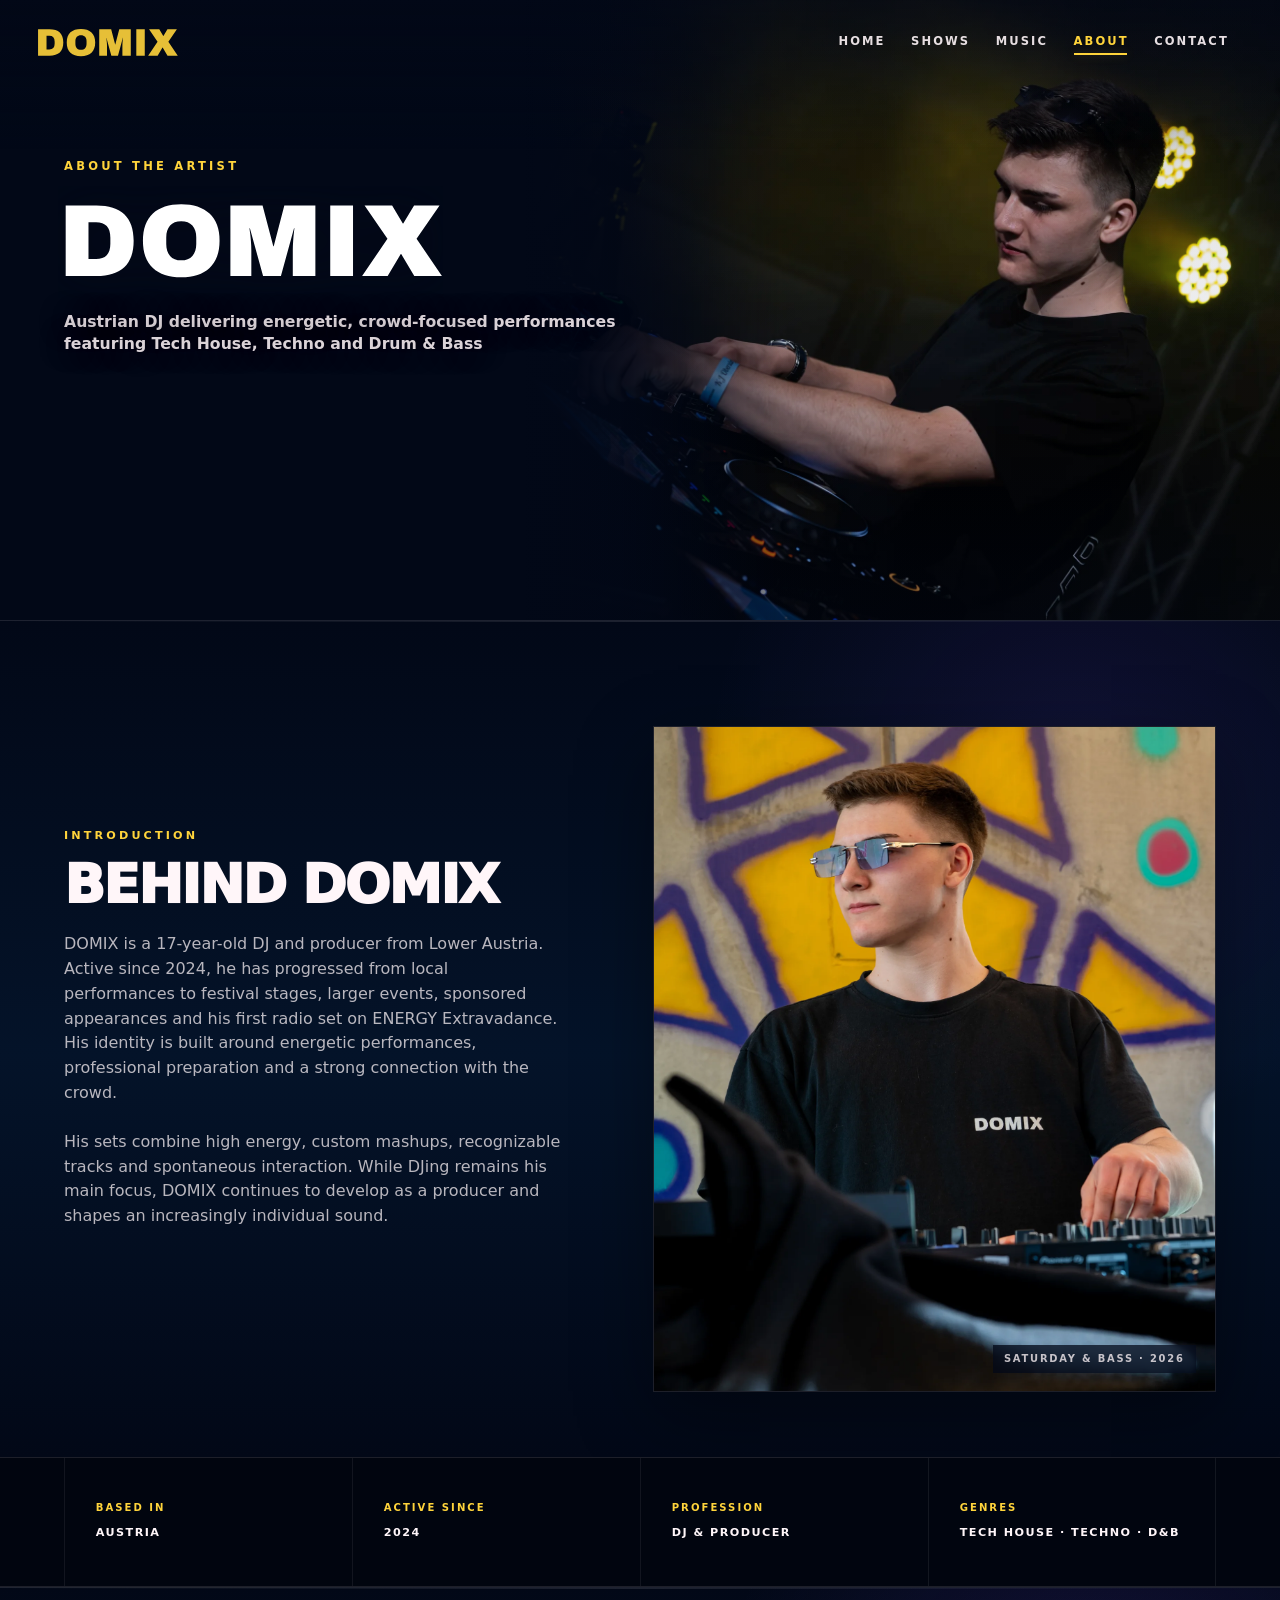
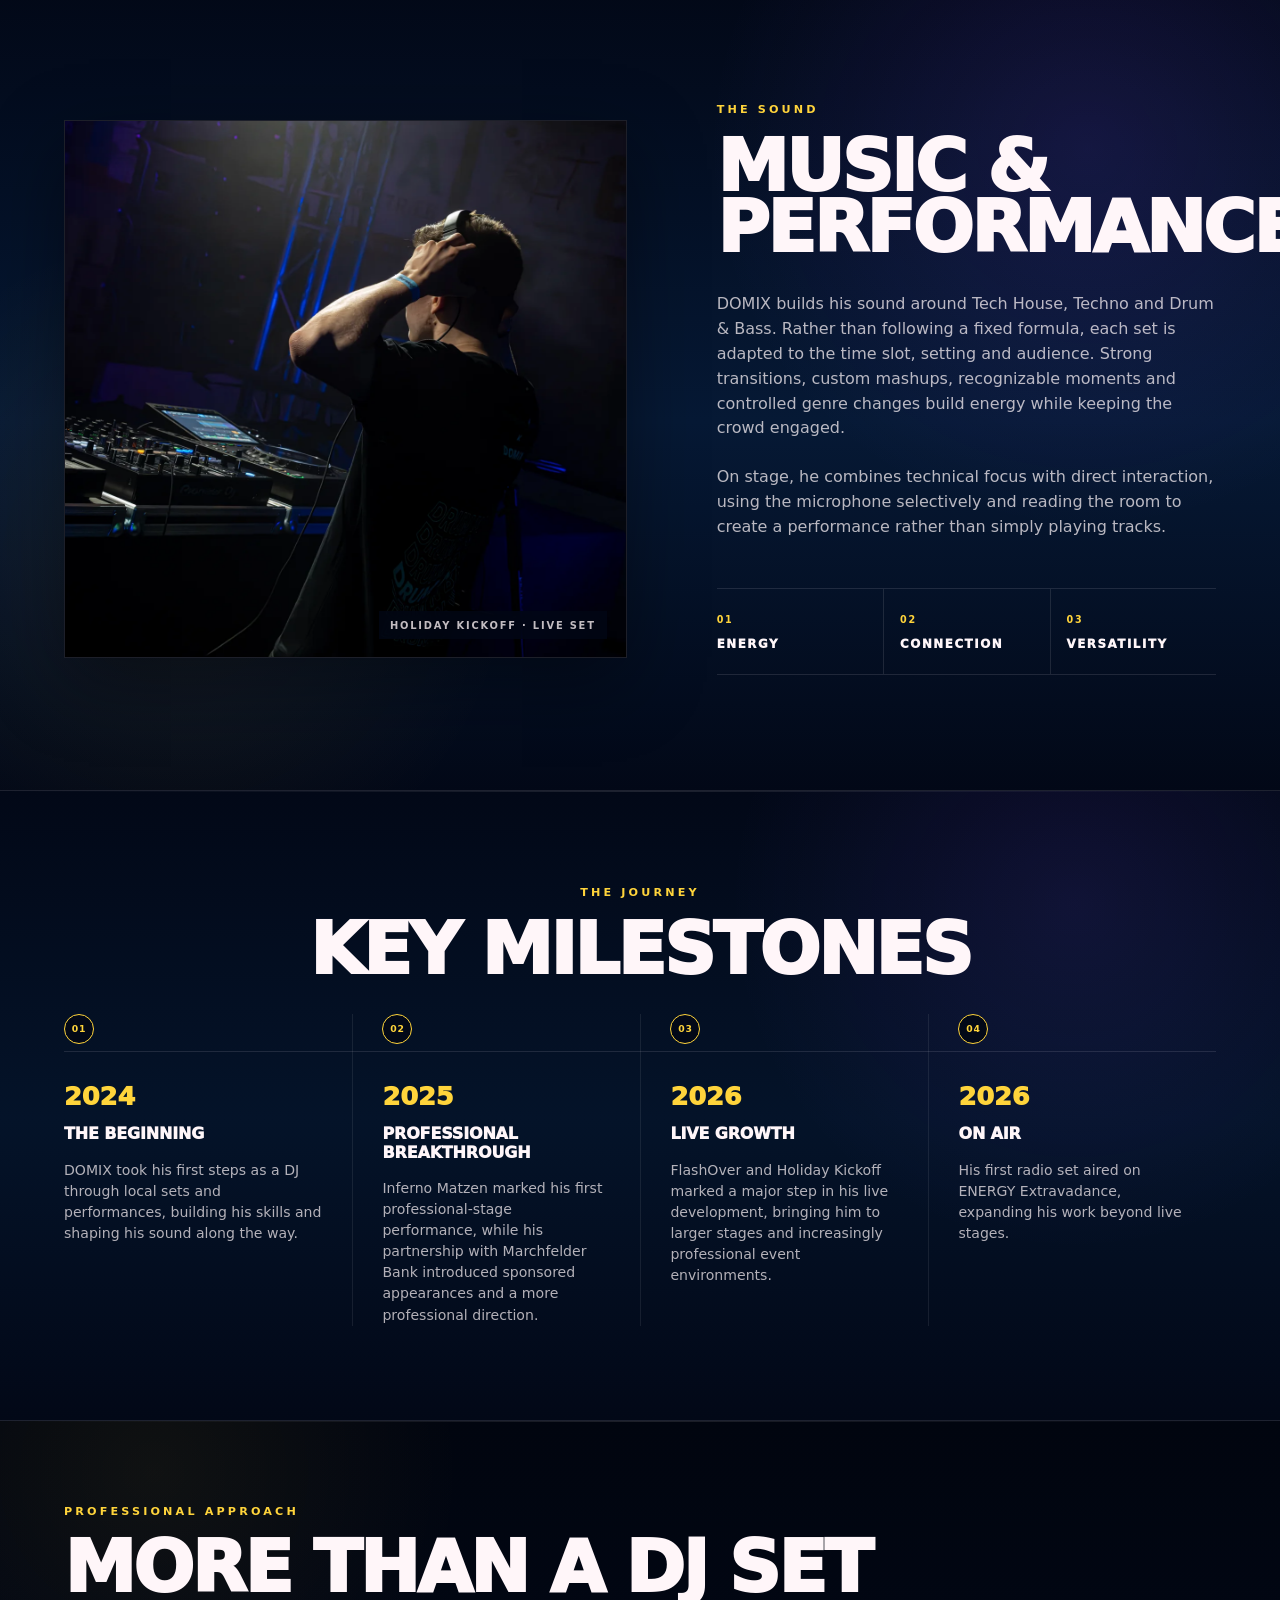
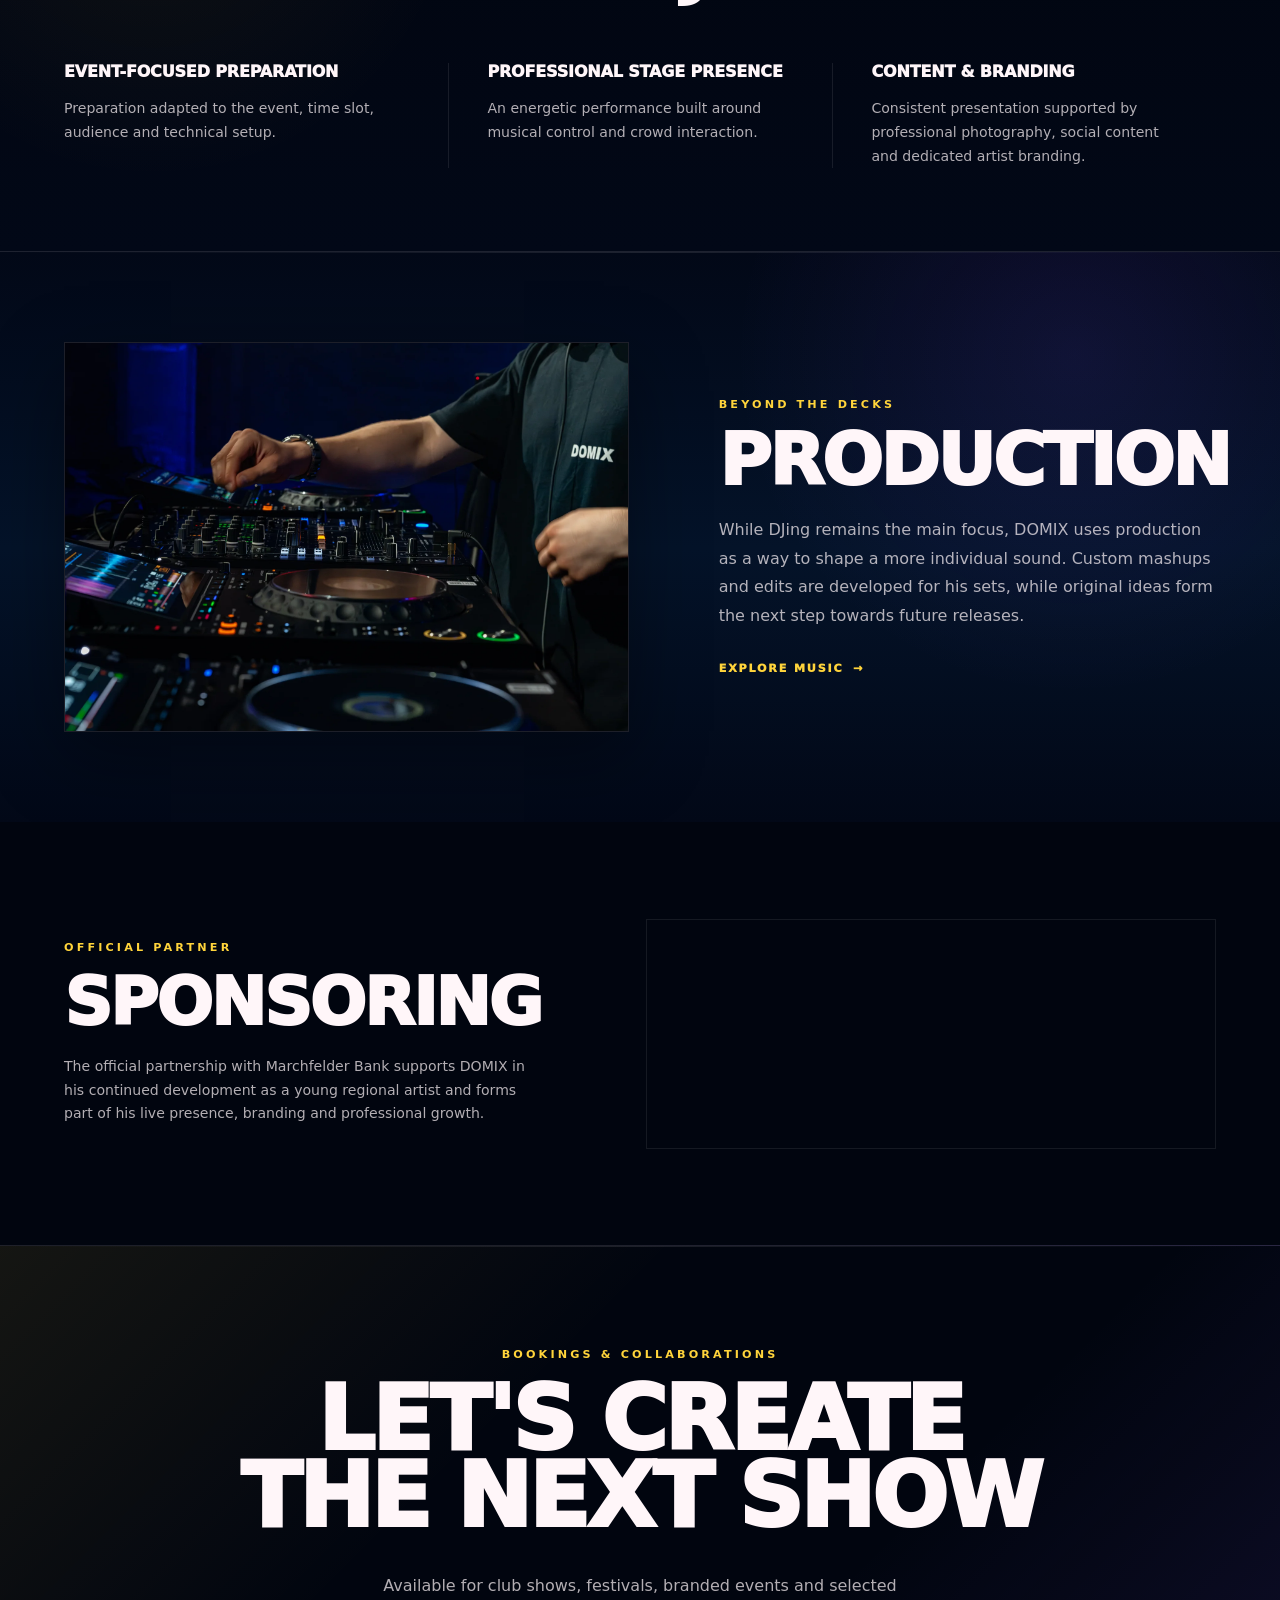
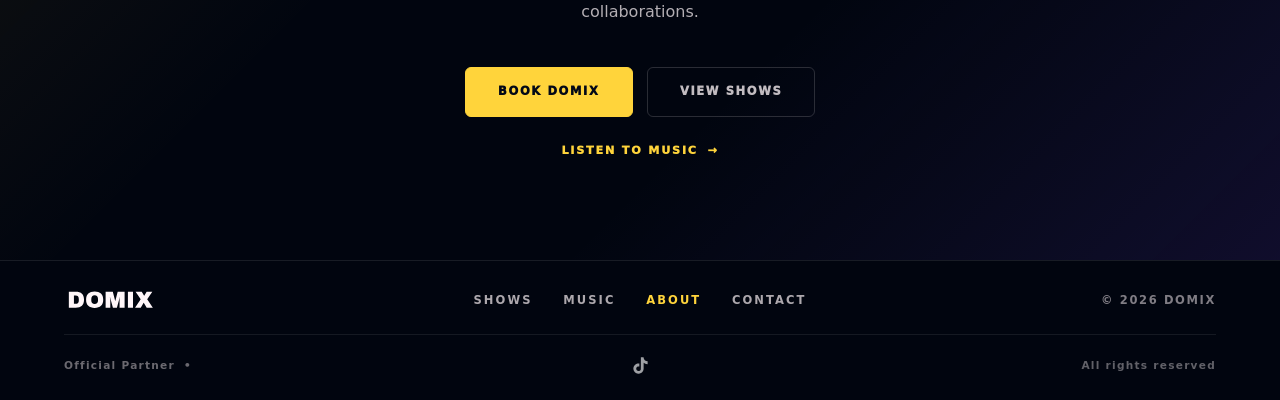
==== commit d4431428: "Final content adjustments, LEGAL & PRIVACY page added" ====
--- a/about.html
+++ b/about.html
@@ -20,26 +20,6 @@
         <header class="hero subpage-hero about-hero">
             <a class="brand" href="index.html" aria-label="DOMIX Home"><img src="images/domix/brand/domix_logo.svg" alt="DOMIX" width="2000" height="600" decoding="async"></a>
 
-            <button class="mobile-nav-toggle" type="button" aria-expanded="false" aria-controls="mobile-site-menu" aria-label="Open navigation">
-                <span class="mobile-nav-toggle-icon" aria-hidden="true"><i></i><i></i><i></i></span>
-                <span class="mobile-nav-toggle-label" aria-hidden="true">MENU</span>
-            </button>
-            <div class="mobile-nav-drawer" id="mobile-site-menu" aria-hidden="true">
-                <button class="mobile-nav-backdrop" type="button" data-nav-close tabindex="-1" aria-label="Close navigation"></button>
-                <div class="mobile-nav-panel" role="dialog" aria-modal="true" aria-label="Site navigation">
-                    <div class="mobile-nav-panel-brand" aria-hidden="true">DOMIX</div>
-                    <p class="mobile-nav-kicker">DJ &amp; PRODUCER</p>
-                    <nav class="mobile-nav-links" aria-label="Mobile navigation">
-                        <a href="index.html"><span>01</span>HOME</a>
-                        <a href="shows.html"><span>02</span>SHOWS</a>
-                        <a href="music.html"><span>03</span>MUSIC</a>
-                        <a href="about.html" aria-current="page"><span>04</span>ABOUT</a>
-                        <a href="contact.html"><span>05</span>CONTACT</a>
-                    </nav>
-                    <p class="mobile-nav-meta">AUSTRIA <span aria-hidden="true">&middot;</span> EST. 2024</p>
-                </div>
-            </div>
-
             <nav class="desktop-hero-nav" aria-label="Primary navigation">
                 <a href="index.html">HOME</a>
                 <a href="shows.html">SHOWS</a>
@@ -62,7 +42,7 @@
                     <h2 id="about-introduction-title">BEHIND DOMIX</h2>
                     <div class="about-prose">
                         <p>DOMIX is a 17-year-old DJ and producer from Lower Austria. Active since 2024, he has progressed from local performances to festival stages, larger events, sponsored appearances and his first radio set on ENERGY Extravadance. His identity is built around energetic performances, professional preparation and a strong connection with the crowd.</p>
-                        <p>His sets combine high energy, custom mashups, recognizable tracks and spontaneous interaction. While DJing remains his main focus, DOMIX continues to develop as a producer and shape an increasingly individual sound.</p>
+                        <p>His sets combine high energy, custom mashups, recognizable tracks and spontaneous interaction. While DJing remains his main focus, DOMIX continues to develop as a producer and shapes an increasingly individual sound.</p>
                     </div>
                 </div>
 
--- a/css/styles.css
+++ b/css/styles.css
@@ -824,6 +824,27 @@
     min-height: 360px;
 }
 
+.played-at-media-column {
+    display: grid;
+    gap: clamp(1.1rem, 2vw, 1.5rem);
+}
+
+.played-at-button--below {
+    justify-self: end;
+}
+
+@media (min-width: 1101px) {
+    .played-at-media-column {
+        position: relative;
+    }
+
+    .played-at-button--below {
+        position: absolute;
+        top: calc(100% + clamp(1.1rem, 2vw, 1.5rem));
+        right: 0;
+    }
+}
+
 .played-at-image-card {
     position: relative;
     min-height: 0;
@@ -834,6 +855,12 @@
     background: rgba(2, 8, 23, 0.5);
     box-shadow: 0 22px 54px rgba(0, 0, 0, 0.36);
     transition: border-color 0.3s ease, box-shadow 0.3s ease;
+}
+
+.played-at-image-card:focus-visible {
+    border-color: rgba(255, 212, 59, 0.9);
+    box-shadow: 0 0 0 3px rgba(255, 212, 59, 0.35), 0 22px 54px rgba(0, 0, 0, 0.36);
+    outline: none;
 }
 
 .played-at-image-card::after {
@@ -1011,10 +1038,6 @@
     }
 }
 
-.played-at-button--mobile {
-    display: none;
-}
-
 .about-link {
     position: relative;
     display: inline-flex;
@@ -1212,6 +1235,50 @@
     border: 0;
 }
 
+.soundcloud-consent {
+    min-height: 166px;
+    display: flex;
+    flex-direction: column;
+    align-items: center;
+    justify-content: center;
+    gap: 1rem;
+    padding: 1.25rem;
+    text-align: center;
+    background:
+        radial-gradient(circle at 50% 20%, rgba(255, 212, 59, 0.1), transparent 55%),
+        rgba(1, 5, 15, 0.82);
+}
+
+.soundcloud-consent p {
+    max-width: 440px;
+    margin: 0;
+    color: rgba(255, 246, 249, 0.72);
+    font-size: 0.82rem;
+    line-height: 1.45;
+}
+
+.soundcloud-consent-button {
+    padding: 0.75rem 1rem;
+    border: 1px solid rgba(255, 212, 59, 0.76);
+    border-radius: 3px;
+    color: var(--domix-yellow);
+    background: transparent;
+    font: inherit;
+    font-size: 0.68rem;
+    font-weight: 900;
+    letter-spacing: 0.12em;
+    line-height: 1;
+    cursor: pointer;
+    transition: background 0.2s ease, color 0.2s ease, transform 0.2s ease;
+}
+
+.soundcloud-consent-button:hover,
+.soundcloud-consent-button:focus-visible {
+    color: var(--domix-blue-deep);
+    background: var(--domix-yellow);
+    transform: translateY(-2px);
+}
+
 .soundcloud-credit {
     display: flex;
     min-width: 0;
@@ -1278,15 +1345,6 @@
     border-radius: 50%;
     background: var(--domix-yellow);
     box-shadow: 0 0 10px rgba(255, 212, 59, 0.32);
-}
-
-.booking-list-more {
-    padding-left: 0;
-    color: rgba(255, 246, 249, 0.58);
-}
-
-.booking-list-more::before {
-    content: none;
 }
 
 .listen-book-link,
@@ -2005,6 +2063,11 @@
     text-align: center;
     text-transform: uppercase;
     transition: color 0.25s ease;
+}
+
+.show-card h3.show-card-title--nowrap {
+    max-width: none;
+    white-space: nowrap;
 }
 
 .show-card p {
@@ -2636,6 +2699,10 @@
     white-space: nowrap;
 }
 
+#lange-einkaufsnacht-show .recent-show-heading h3 {
+    white-space: normal;
+}
+
 .recent-show-heading p {
     flex: 0 0 auto;
     margin: 0;
@@ -3491,8 +3558,7 @@
     margin-bottom: 0.55rem;
 }
 
-.music-set-title,
-.music-set-platform {
+.music-set-title {
     display: block;
     text-transform: uppercase;
 }
@@ -3504,14 +3570,6 @@
     line-height: 1.05;
     letter-spacing: 0;
     transition: color 0.25s ease;
-}
-
-.music-set-platform {
-    color: rgba(255, 246, 249, 0.56);
-    font-size: 0.66rem;
-    font-weight: 850;
-    letter-spacing: 0.14em;
-    line-height: 1.25;
 }
 
 .music-set-card .music-waveform {
@@ -4559,7 +4617,6 @@
 .about-section-heading h2,
 .about-approach h2,
 .about-partner h2,
-.about-vision h2,
 .about-cta h2 {
     margin: 0;
     color: #fff6f9;
@@ -4763,7 +4820,6 @@
 }
 
 .about-section-heading .about-eyebrow,
-.about-vision-inner .about-eyebrow,
 .about-cta .about-eyebrow,
 .contact-social-heading .contact-eyebrow,
 .contact-cta .contact-eyebrow {
@@ -4838,7 +4894,6 @@
 
 .about-timeline p,
 .about-services p,
-.about-approach-intro > p,
 .about-partner .about-section-copy > p:last-child {
     margin: 0;
     color: var(--about-muted);
@@ -4859,14 +4914,6 @@
     margin-bottom: clamp(3.5rem, 5vw, 4.75rem);
 }
 
-.about-approach-intro {
-    display: grid;
-    grid-template-columns: minmax(0, 0.82fr) minmax(460px, 1.18fr);
-    align-items: end;
-    gap: clamp(4rem, 8vw, 8rem);
-    margin-bottom: clamp(4.5rem, 6.5vw, 6rem);
-}
-
 .about-section-heading-left {
     margin: 0;
     text-align: left;
@@ -4874,13 +4921,6 @@
 
 .about-section-heading-left .about-eyebrow {
     text-align: left;
-}
-
-.about-approach-intro > p {
-    max-width: 650px;
-    padding-bottom: 0.35rem;
-    font-size: clamp(1rem, 1.15vw, 1.14rem);
-    line-height: 1.75;
 }
 
 .about-services {
@@ -5040,49 +5080,6 @@
     display: none;
 }
 
-.about-vision {
-    display: grid;
-    min-height: 660px;
-    place-items: center;
-    background:
-        radial-gradient(circle at 50% 45%, rgba(123, 77, 255, 0.2), transparent 34%),
-        radial-gradient(circle at 50% 60%, rgba(255, 212, 59, 0.07), transparent 30%),
-        var(--domix-blue-deep);
-}
-
-.about-vision-wordmark {
-    position: absolute;
-    left: 50%;
-    top: 50%;
-    width: min(1180px, 86vw);
-    transform: translate(-50%, -50%);
-    opacity: 0.035;
-    pointer-events: none;
-}
-
-.about-vision-inner {
-    max-width: 1120px;
-    text-align: center;
-}
-
-.about-vision h2 {
-    font-size: clamp(4rem, 8vw, 8rem);
-}
-
-.about-vision-inner > p:last-child {
-    max-width: 980px;
-    margin: clamp(2.4rem, 4vw, 3.8rem) auto 0;
-    color: rgba(255, 246, 249, 0.76);
-    font-size: clamp(1.15rem, 1.65vw, 1.55rem);
-    font-weight: 550;
-    line-height: 1.65;
-}
-
-.about-vision-inner strong {
-    color: #fff6f9;
-    font-weight: 800;
-}
-
 .about-cta {
     padding-top: clamp(6rem, 8vw, 8rem);
     padding-bottom: clamp(6rem, 8vw, 8rem);
@@ -5205,8 +5202,7 @@
     .about-split,
     .about-sound-layout,
     .about-production-layout,
-    .about-partner-layout,
-    .about-approach-intro {
+    .about-partner-layout {
         grid-template-columns: 1fr;
         gap: 2.8rem;
     }
@@ -5266,18 +5262,10 @@
         border-top: 1px solid rgba(255, 246, 249, 0.09);
     }
 
-    .about-approach-intro {
-        align-items: start;
-        margin-bottom: 3rem;
-    }
-
     .about-partner-logo {
         min-height: 220px;
     }
 
-    .about-vision {
-        min-height: 560px;
-    }
 }
 
 @media (max-width: 620px) {
@@ -5340,7 +5328,6 @@
         padding: 2.5rem 1.8rem;
     }
 
-    .about-vision h2,
     .about-cta h2 {
         font-size: clamp(3.15rem, 15vw, 5rem);
     }
@@ -6083,18 +6070,8 @@
     }
 }
 
-/* Shared mobile navigation and final responsive safeguards */
-.mobile-nav-toggle,
-.mobile-nav-drawer {
-    display: none;
-}
-
+/* Final responsive safeguards */
 @media (max-width: 900px) {
-    body.mobile-nav-open {
-        overflow: hidden;
-        touch-action: none;
-    }
-
     .brand {
         top: 16px;
         left: 16px;
@@ -6124,242 +6101,6 @@
         display: none;
     }
 
-    .mobile-nav-toggle {
-        position: fixed;
-        top: 12px;
-        right: 14px;
-        z-index: 10003;
-        display: inline-flex;
-        align-items: center;
-        justify-content: center;
-        gap: 0.62rem;
-        min-width: 92px;
-        min-height: 48px;
-        padding: 0.65rem 0.85rem;
-        border: 1px solid rgba(255, 212, 59, 0.46);
-        border-radius: 7px;
-        color: var(--domix-yellow);
-        background: rgba(2, 8, 23, 0.78);
-        box-shadow: 0 8px 28px rgba(0, 0, 0, 0.26);
-        backdrop-filter: blur(14px);
-        cursor: pointer;
-        transition: color 0.24s ease, background-color 0.24s ease, border-color 0.24s ease, transform 0.24s ease;
-    }
-
-    .mobile-nav-toggle:hover,
-    .mobile-nav-toggle:active,
-    .mobile-nav-toggle[aria-expanded="true"] {
-        color: var(--domix-blue-deep);
-        background: var(--domix-yellow);
-        border-color: var(--domix-yellow);
-    }
-
-    .mobile-nav-toggle:active {
-        transform: scale(0.97);
-    }
-
-    .mobile-nav-toggle:focus-visible {
-        outline: 2px solid #fff6f9;
-        outline-offset: 3px;
-    }
-
-    .mobile-nav-toggle-label {
-        font-size: 0.66rem;
-        font-weight: 950;
-        line-height: 1;
-        letter-spacing: 0.16em;
-    }
-
-    .mobile-nav-toggle-icon {
-        position: relative;
-        display: grid;
-        gap: 4px;
-        width: 22px;
-    }
-
-    .mobile-nav-toggle-icon i {
-        display: block;
-        width: 100%;
-        height: 2px;
-        background: currentColor;
-        transform-origin: center;
-        transition: transform 0.24s ease, opacity 0.18s ease;
-    }
-
-    .mobile-nav-toggle[aria-expanded="true"] .mobile-nav-toggle-icon i:first-child {
-        transform: translateY(6px) rotate(45deg);
-    }
-
-    .mobile-nav-toggle[aria-expanded="true"] .mobile-nav-toggle-icon i:nth-child(2) {
-        opacity: 0;
-    }
-
-    .mobile-nav-toggle[aria-expanded="true"] .mobile-nav-toggle-icon i:last-child {
-        transform: translateY(-6px) rotate(-45deg);
-    }
-
-    .mobile-nav-drawer {
-        position: fixed;
-        inset: 0;
-        z-index: 10001;
-        display: block;
-        visibility: hidden;
-        pointer-events: none;
-    }
-
-    .mobile-nav-drawer[aria-hidden="false"] {
-        visibility: visible;
-        pointer-events: auto;
-    }
-
-    .mobile-nav-backdrop {
-        position: absolute;
-        inset: 0;
-        width: 100%;
-        height: 100%;
-        padding: 0;
-        border: 0;
-        background: rgba(1, 5, 15, 0.72);
-        opacity: 0;
-        cursor: pointer;
-        backdrop-filter: blur(8px);
-        transition: opacity 0.32s ease;
-    }
-
-    .mobile-nav-drawer[aria-hidden="false"] .mobile-nav-backdrop {
-        opacity: 1;
-    }
-
-    .mobile-nav-panel {
-        position: absolute;
-        top: 0;
-        right: 0;
-        display: flex;
-        flex-direction: column;
-        width: min(88vw, 430px);
-        height: 100%;
-        min-height: 100%;
-        overflow-y: auto;
-        padding: max(5.8rem, env(safe-area-inset-top)) clamp(1.5rem, 6vw, 2.5rem) max(1.7rem, env(safe-area-inset-bottom));
-        color: #fff6f9;
-        background:
-            linear-gradient(140deg, rgba(123, 77, 255, 0.14), transparent 34%),
-            radial-gradient(circle at 90% 12%, rgba(255, 212, 59, 0.1), transparent 27%),
-            linear-gradient(180deg, #071a37 0%, var(--domix-blue-deep) 75%);
-        border-left: 1px solid rgba(255, 212, 59, 0.24);
-        box-shadow: -28px 0 70px rgba(0, 0, 0, 0.42);
-        transform: translateX(104%);
-        transition: transform 0.36s cubic-bezier(0.22, 1, 0.36, 1);
-    }
-
-    .mobile-nav-panel::before {
-        content: "";
-        position: absolute;
-        right: -17%;
-        bottom: 10%;
-        width: 112%;
-        aspect-ratio: 10 / 3;
-        background: rgba(255, 246, 249, 0.035);
-        -webkit-mask: url("../images/domix/brand/domix_logo.svg") center / contain no-repeat;
-        mask: url("../images/domix/brand/domix_logo.svg") center / contain no-repeat;
-        pointer-events: none;
-        transform: rotate(-90deg);
-    }
-
-    .mobile-nav-drawer[aria-hidden="false"] .mobile-nav-panel {
-        transform: translateX(0);
-    }
-
-    .mobile-nav-panel-brand {
-        position: relative;
-        width: min(52vw, 230px);
-        height: clamp(42px, 11vw, 64px);
-        overflow: hidden;
-        color: transparent;
-        background: var(--domix-yellow);
-        -webkit-mask: url("../images/domix/brand/domix_logo.svg") center / contain no-repeat;
-        mask: url("../images/domix/brand/domix_logo.svg") center / contain no-repeat;
-    }
-
-    .mobile-nav-kicker {
-        position: relative;
-        margin: 0.65rem 0 clamp(2.2rem, 7vh, 4.2rem);
-        color: rgba(255, 246, 249, 0.64);
-        font-size: 0.67rem;
-        font-weight: 850;
-        line-height: 1.3;
-        letter-spacing: 0.28em;
-    }
-
-    .mobile-nav-links {
-        position: relative;
-        display: grid;
-    }
-
-    .mobile-nav-links a {
-        position: relative;
-        display: grid;
-        grid-template-columns: 2.3rem 1fr;
-        align-items: center;
-        min-height: 64px;
-        padding: 0.6rem 0.2rem;
-        color: #fff6f9;
-        border-top: 1px solid rgba(255, 246, 249, 0.11);
-        text-decoration: none;
-        font-size: clamp(1.75rem, 7vw, 2.65rem);
-        font-weight: 950;
-        line-height: 0.95;
-        letter-spacing: -0.025em;
-        transition: color 0.22s ease, padding-left 0.22s ease, background-color 0.22s ease;
-    }
-
-    .mobile-nav-links a:last-child {
-        border-bottom: 1px solid rgba(255, 246, 249, 0.11);
-    }
-
-    .mobile-nav-links a span {
-        color: rgba(255, 212, 59, 0.7);
-        font-size: 0.56rem;
-        font-weight: 900;
-        letter-spacing: 0.14em;
-    }
-
-    .mobile-nav-links a:hover,
-    .mobile-nav-links a:active,
-    .mobile-nav-links a[aria-current="page"] {
-        padding-left: 0.5rem;
-        color: var(--domix-yellow);
-        background: linear-gradient(90deg, rgba(255, 212, 59, 0.08), transparent);
-    }
-
-    .mobile-nav-links a[aria-current="page"]::after {
-        content: "CURRENT";
-        position: absolute;
-        top: 50%;
-        right: 0.25rem;
-        color: rgba(255, 212, 59, 0.72);
-        font-size: 0.48rem;
-        font-weight: 900;
-        letter-spacing: 0.13em;
-        transform: translateY(-50%);
-    }
-
-    .mobile-nav-links a:focus-visible {
-        outline: 2px solid var(--domix-yellow);
-        outline-offset: 3px;
-    }
-
-    .mobile-nav-meta {
-        position: relative;
-        margin: auto 0 0;
-        padding-top: 2rem;
-        color: rgba(255, 246, 249, 0.48);
-        font-size: 0.6rem;
-        font-weight: 800;
-        line-height: 1.4;
-        letter-spacing: 0.2em;
-    }
-
     .site-footer-nav a,
     .site-footer-socials a,
     .site-footer-partner a {
@@ -6383,7 +6124,6 @@
     .contact-value-grid p,
     .contact-cta-inner > p:not(.contact-eyebrow),
     .recent-show-content > p,
-    .music-featured-description,
     .music-follow-inner > p {
         font-size: clamp(1rem, 2.25vw, 1.08rem);
         line-height: 1.62;
@@ -6464,16 +6204,6 @@
 }
 
 @media (max-width: 620px) {
-    .mobile-nav-panel {
-        width: 100%;
-        border-left: 0;
-    }
-
-    .mobile-nav-links a {
-        min-height: 60px;
-        font-size: clamp(1.68rem, 9vw, 2.3rem);
-    }
-
     .home-hero {
         min-height: 100svh;
         background-attachment: scroll;
@@ -6521,7 +6251,7 @@
 
     .domix-equipment {
         height: min(51svh, 430px);
-        transform: translate3d(calc(var(--hero-equipment-x) + 6%), calc(var(--hero-equipment-y) + var(--hero-scroll-y)), 0);
+        transform: translate3d(calc(var(--hero-equipment-x) + 6%), var(--hero-equipment-y), 0);
     }
 
     .home-hero-scroll {
@@ -6648,20 +6378,6 @@
 }
 
 @media (max-width: 359px) {
-    .mobile-nav-toggle {
-        min-width: 48px;
-        padding: 0.65rem;
-    }
-
-    .mobile-nav-toggle-label {
-        position: absolute;
-        width: 1px;
-        height: 1px;
-        overflow: hidden;
-        clip: rect(0 0 0 0);
-        white-space: nowrap;
-    }
-
     .home-hero-copy {
         top: 76px;
     }
@@ -6689,16 +6405,6 @@
 
     .home-hero-stat span {
         font-size: 0.54rem;
-    }
-}
-
-@media (prefers-reduced-motion: reduce) {
-    .mobile-nav-toggle,
-    .mobile-nav-toggle-icon i,
-    .mobile-nav-backdrop,
-    .mobile-nav-panel,
-    .mobile-nav-links a {
-        transition: none;
     }
 }
 
@@ -6925,9 +6631,7 @@
 
 /* Mobile inline navigation */
 @media (max-width: 900px) {
-    .brand,
-    .mobile-nav-toggle,
-    .mobile-nav-drawer {
+    .brand {
         display: none;
     }
 
@@ -7045,14 +6749,8 @@
         display: none;
     }
 
-    .played-at-button--header {
-        display: none;
-    }
-
-    .played-at-button--mobile {
-        display: flex;
-        width: fit-content;
-        margin: 1.35rem auto 0;
+    .played-at-button--below {
+        justify-self: center;
     }
 
     .played-at-card {
@@ -7164,6 +6862,12 @@
     .subpage-body .contact-hero::after {
         background-size: cover;
         background-position: center 34%;
+    }
+
+    .subpage-body .shows-hero::after,
+    .subpage-body .music-hero::after {
+        filter: none;
+        transform: none;
     }
 
     .subpage-body .subpage-headline-wrap,
@@ -7312,6 +7016,7 @@
         border-radius: 8px;
         background: var(--subpage-mobile-card-bg);
         box-shadow: var(--subpage-mobile-card-shadow);
+        backdrop-filter: none;
     }
 
     .show-card time {
@@ -7375,6 +7080,11 @@
         aspect-ratio: 3 / 2;
         border: 0;
         border-radius: 0;
+    }
+
+    .recent-show-image:hover img {
+        filter: none;
+        transform: none;
     }
 
     .recent-show-content {
@@ -7793,6 +7503,40 @@
         padding: 1.1rem;
     }
 
+    .music-track-card-shell,
+    .music-playlist-card,
+    .music-set-card {
+        content-visibility: auto;
+        contain-intrinsic-size: auto 560px;
+    }
+
+    .music-track-card-shell .music-track-card {
+        will-change: auto;
+    }
+
+    .music-featured-cover img,
+    .music-track-cover img,
+    .music-set-cover img {
+        filter: none;
+        transition: none;
+    }
+
+    .music-featured-cover:hover img,
+    .music-featured-cover:focus-visible img,
+    .music-track-card-shell:hover .music-track-cover img,
+    .music-track-card-shell:has(:focus-visible) .music-track-cover img,
+    .music-playlist-card:hover .music-track-cover img,
+    .music-playlist-card:focus-visible .music-track-cover img,
+    .music-set-card:hover .music-set-cover img,
+    .music-set-card:focus-visible .music-set-cover img {
+        filter: none;
+        transform: none;
+    }
+
+    .music-featured .music-waveform:hover:not(.is-playing) span {
+        animation: none;
+    }
+
     .music-track-actions,
     .music-track-card-shell.has-soundcloud .music-track-actions {
         grid-template-columns: minmax(0, 1fr);
@@ -8346,3 +8090,270 @@
         font-size: 0.52rem;
     }
 }
+
+/* Legal & Privacy */
+.legal-hero {
+    min-height: clamp(520px, 64vh, 720px);
+    padding-top: 128px;
+    padding-bottom: 72px;
+    background-position: center 22%;
+}
+
+.legal-hero .subpage-headline-wrap {
+    min-height: auto;
+}
+
+.legal-hero .subpage-title {
+    font-size: clamp(2.8rem, 7.4vw, 7.6rem);
+    line-height: 0.92;
+}
+
+.legal-hero .subpage-wordmark {
+    width: min(90vw, 1120px);
+}
+
+.legal-section {
+    position: relative;
+    padding: clamp(4.5rem, 8vw, 8rem) clamp(1.25rem, 5vw, 6rem);
+    color: var(--domix-text);
+    background:
+        radial-gradient(circle at 85% 8%, rgba(123, 77, 255, 0.15), transparent 28%),
+        radial-gradient(circle at 10% 52%, rgba(255, 212, 59, 0.07), transparent 25%),
+        linear-gradient(180deg, var(--domix-blue-deep), var(--domix-blue) 48%, var(--domix-blue-deep));
+    border-top: 1px solid rgba(255, 246, 249, 0.08);
+}
+
+.legal-page-inner {
+    display: grid;
+    grid-template-columns: minmax(170px, 220px) minmax(0, 860px);
+    align-items: start;
+    justify-content: center;
+    gap: clamp(2.5rem, 6vw, 6rem);
+    width: 100%;
+    max-width: var(--domix-content-width);
+    margin: 0 auto;
+}
+
+.legal-index {
+    position: sticky;
+    top: 145px;
+    display: grid;
+    gap: 0.8rem;
+    padding: 1.25rem 0;
+    border-top: 1px solid rgba(255, 212, 59, 0.55);
+    border-bottom: 1px solid rgba(255, 246, 249, 0.12);
+}
+
+.legal-index p {
+    margin: 0 0 0.35rem;
+    color: var(--domix-yellow);
+    font-size: 0.66rem;
+    font-weight: 900;
+    letter-spacing: 0.18em;
+}
+
+.legal-index a {
+    color: rgba(255, 246, 249, 0.68);
+    font-size: 0.84rem;
+    font-weight: 750;
+    line-height: 1.4;
+    text-decoration: none;
+    transition: color 0.2s ease, transform 0.2s ease;
+}
+
+.legal-index a:hover,
+.legal-index a:focus-visible {
+    color: var(--domix-yellow);
+    transform: translateX(4px);
+}
+
+.legal-document {
+    min-width: 0;
+}
+
+.legal-block {
+    scroll-margin-top: 150px;
+    padding: clamp(1.5rem, 3vw, 2.5rem);
+    border: 1px solid rgba(255, 246, 249, 0.11);
+    border-radius: var(--domix-card-radius);
+    background: linear-gradient(135deg, rgba(255, 246, 249, 0.055), rgba(2, 8, 23, 0.62));
+    box-shadow: 0 22px 58px rgba(0, 0, 0, 0.24);
+}
+
+.legal-block + .legal-block {
+    margin-top: clamp(2rem, 4vw, 3.5rem);
+}
+
+.legal-kicker {
+    margin: 0 0 0.65rem;
+    color: var(--domix-yellow);
+    font-size: 0.69rem;
+    font-weight: 900;
+    letter-spacing: 0.2em;
+}
+
+.legal-block > h2 {
+    margin: 0 0 clamp(1.5rem, 3vw, 2.4rem);
+    color: #fff6f9;
+    font-size: clamp(2.25rem, 5vw, 4.8rem);
+    font-weight: 950;
+    line-height: 0.95;
+    text-transform: uppercase;
+}
+
+.legal-block p,
+.legal-block address,
+.legal-details dd {
+    color: rgba(255, 246, 249, 0.76);
+    font-size: clamp(0.94rem, 1.15vw, 1.05rem);
+    line-height: 1.72;
+}
+
+.legal-block p {
+    margin: 0 0 1rem;
+}
+
+.legal-block address {
+    margin: 0;
+    font-style: normal;
+}
+
+.legal-block a {
+    color: var(--domix-yellow);
+    text-decoration-color: rgba(255, 212, 59, 0.42);
+    text-underline-offset: 0.18em;
+    overflow-wrap: anywhere;
+}
+
+.legal-block a:hover,
+.legal-block a:focus-visible {
+    text-decoration-color: currentColor;
+}
+
+.legal-details {
+    display: grid;
+    gap: 0;
+    margin: 2rem 0 0;
+}
+
+.legal-details > div {
+    display: grid;
+    grid-template-columns: minmax(180px, 0.8fr) minmax(0, 1.2fr);
+    gap: 1.5rem;
+    padding: 1.35rem 0;
+    border-top: 1px solid rgba(255, 246, 249, 0.1);
+}
+
+.legal-details dt {
+    color: rgba(255, 246, 249, 0.5);
+    font-size: 0.7rem;
+    font-weight: 900;
+    letter-spacing: 0.1em;
+    line-height: 1.5;
+    text-transform: uppercase;
+}
+
+.legal-details dd {
+    margin: 0;
+}
+
+.legal-subsection {
+    scroll-margin-top: 150px;
+    padding: clamp(1.6rem, 3vw, 2.3rem) 0;
+    border-top: 1px solid rgba(255, 246, 249, 0.1);
+}
+
+.legal-subsection:first-of-type {
+    padding-top: 0;
+    border-top: 0;
+}
+
+.legal-subsection:last-child {
+    padding-bottom: 0;
+}
+
+.legal-subsection h3 {
+    display: grid;
+    grid-template-columns: 2.4rem minmax(0, 1fr);
+    gap: 0.8rem;
+    align-items: baseline;
+    margin: 0 0 1.15rem;
+    color: #fff6f9;
+    font-size: clamp(1.22rem, 2.1vw, 1.75rem);
+    font-weight: 900;
+    line-height: 1.2;
+}
+
+.legal-subsection h3 span {
+    color: var(--domix-yellow);
+    font-size: 0.68rem;
+    letter-spacing: 0.12em;
+}
+
+.legal-subsection .legal-updated {
+    margin-top: 1.5rem;
+    color: var(--domix-yellow);
+    font-size: 0.75rem;
+    font-weight: 900;
+    letter-spacing: 0.12em;
+    text-transform: uppercase;
+}
+
+@media (max-width: 900px) {
+    .legal-hero {
+        min-height: 500px;
+        padding: 6rem var(--subpage-mobile-gutter, 1.25rem) 3.75rem;
+    }
+
+    .legal-hero .subpage-title {
+        font-size: clamp(2.55rem, 10.5vw, 5.4rem);
+    }
+
+    .legal-hero .subpage-description {
+        max-width: 520px;
+    }
+
+    .legal-section {
+        padding: var(--subpage-mobile-section-space, 4.5rem) var(--subpage-mobile-gutter, 1.25rem);
+    }
+
+    .legal-page-inner {
+        grid-template-columns: minmax(0, 1fr);
+        gap: 2rem;
+    }
+
+    .legal-index {
+        position: static;
+        grid-template-columns: repeat(2, minmax(0, 1fr));
+        gap: 0.7rem 1rem;
+    }
+
+    .legal-index p {
+        grid-column: 1 / -1;
+    }
+}
+
+@media (max-width: 560px) {
+    .legal-hero {
+        min-height: 460px;
+    }
+
+    .legal-hero .subpage-title {
+        font-size: clamp(2.1rem, 11vw, 3.4rem);
+        line-height: 0.98;
+    }
+
+    .legal-block {
+        padding: 1.25rem;
+    }
+
+    .legal-details > div {
+        grid-template-columns: 1fr;
+        gap: 0.45rem;
+    }
+
+    .legal-subsection h3 {
+        grid-template-columns: 2rem minmax(0, 1fr);
+        gap: 0.55rem;
+    }
+}
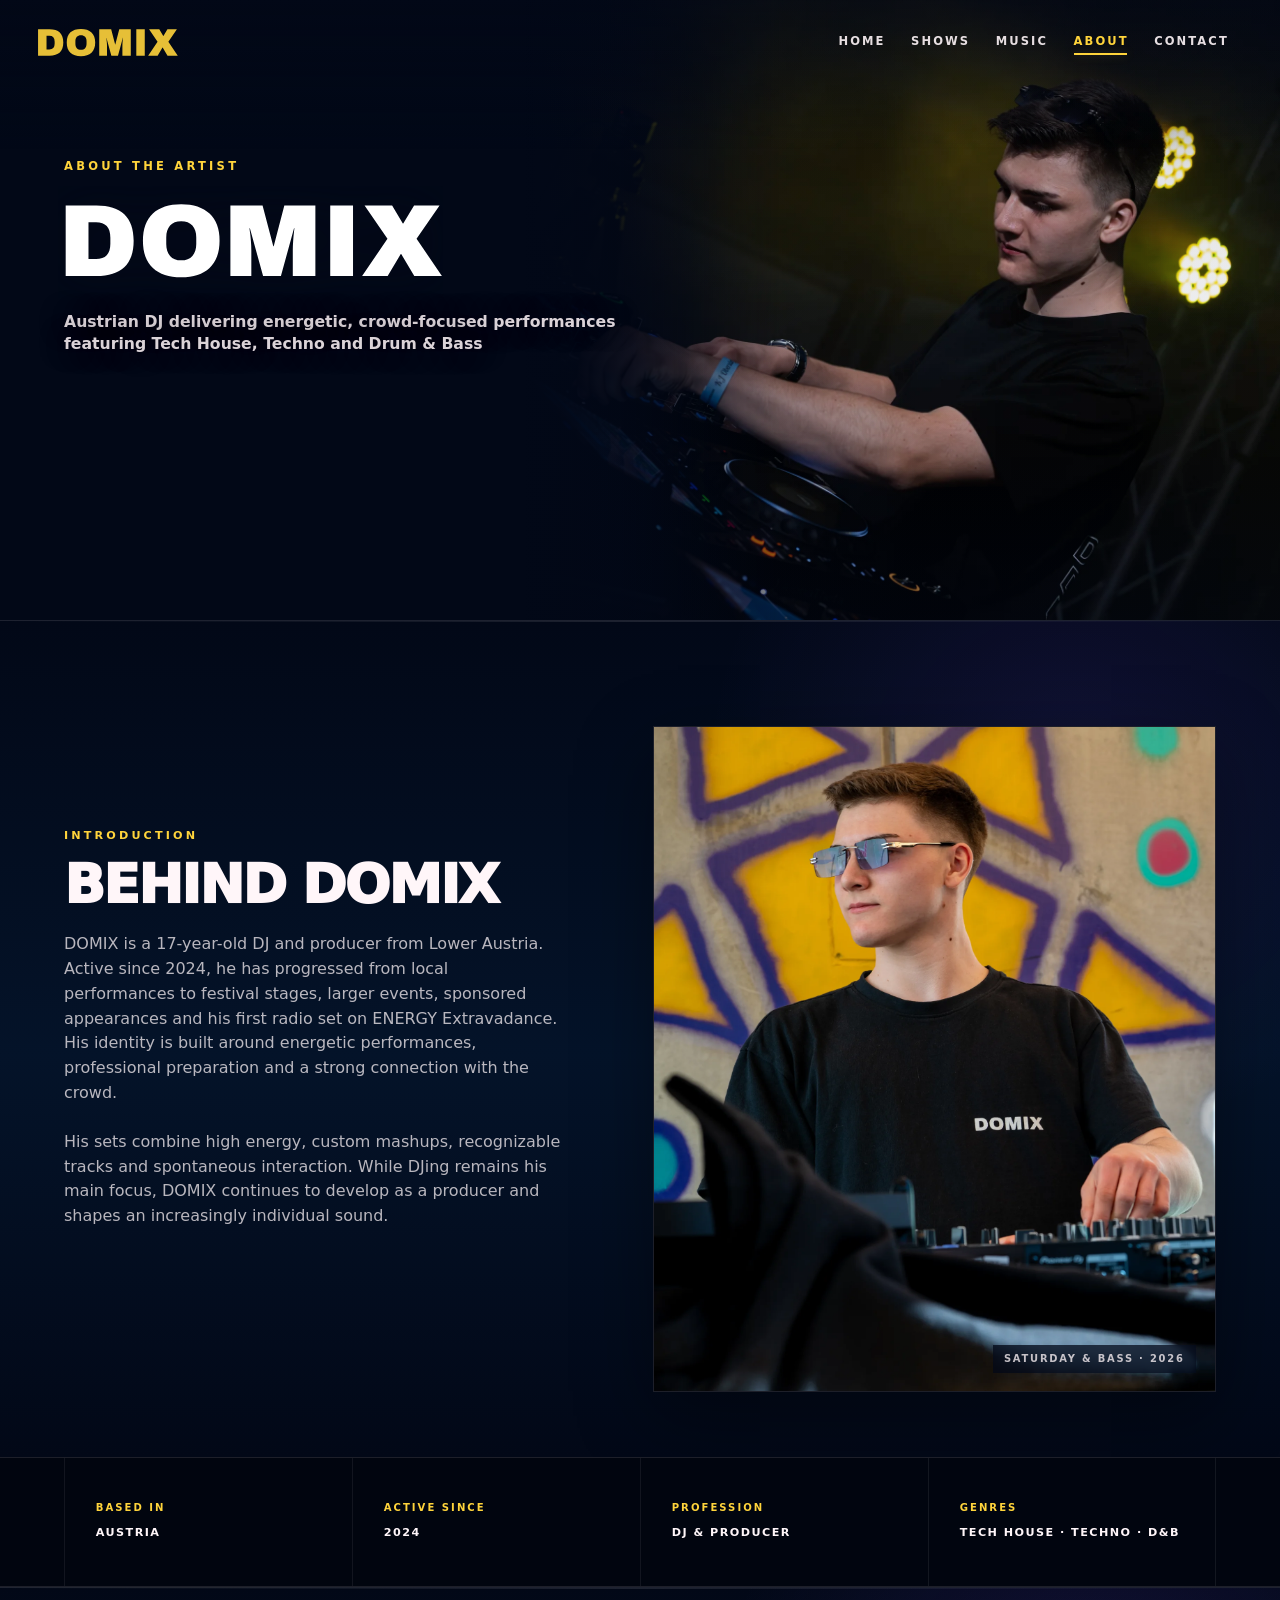
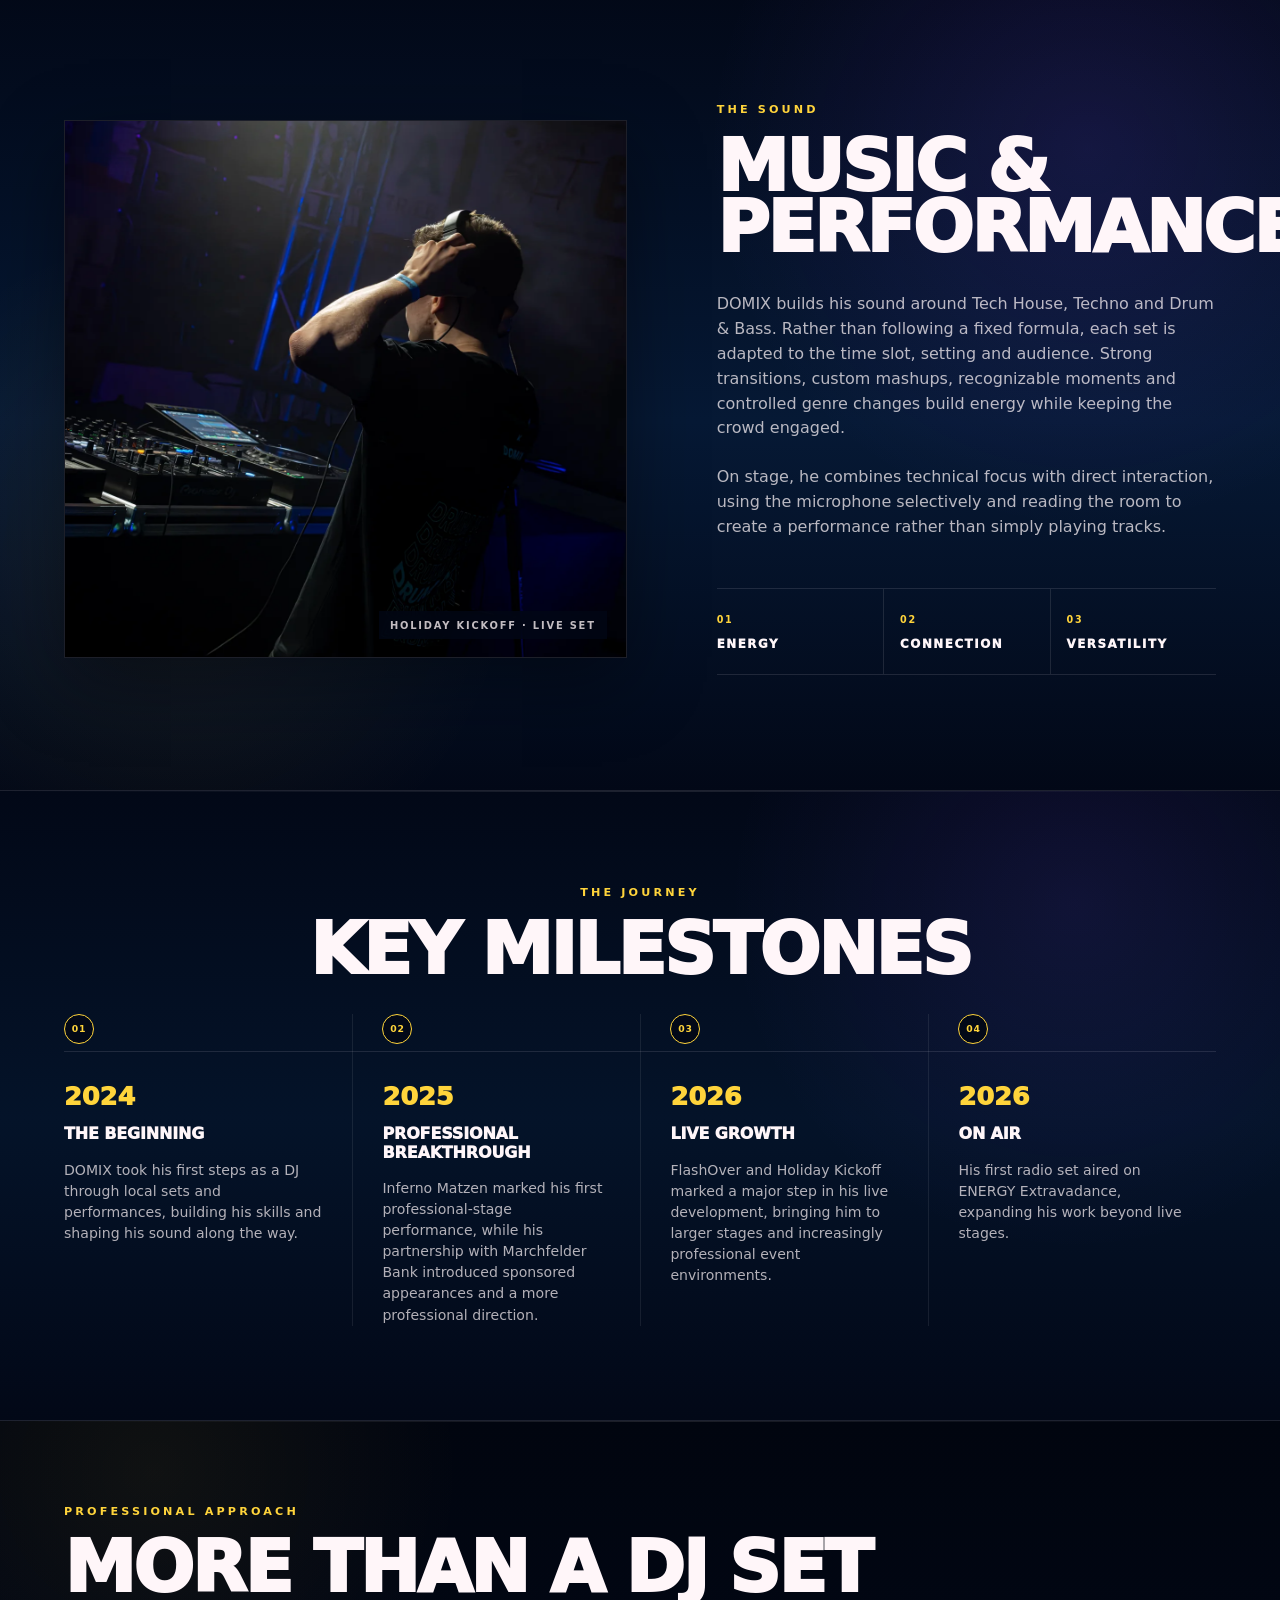
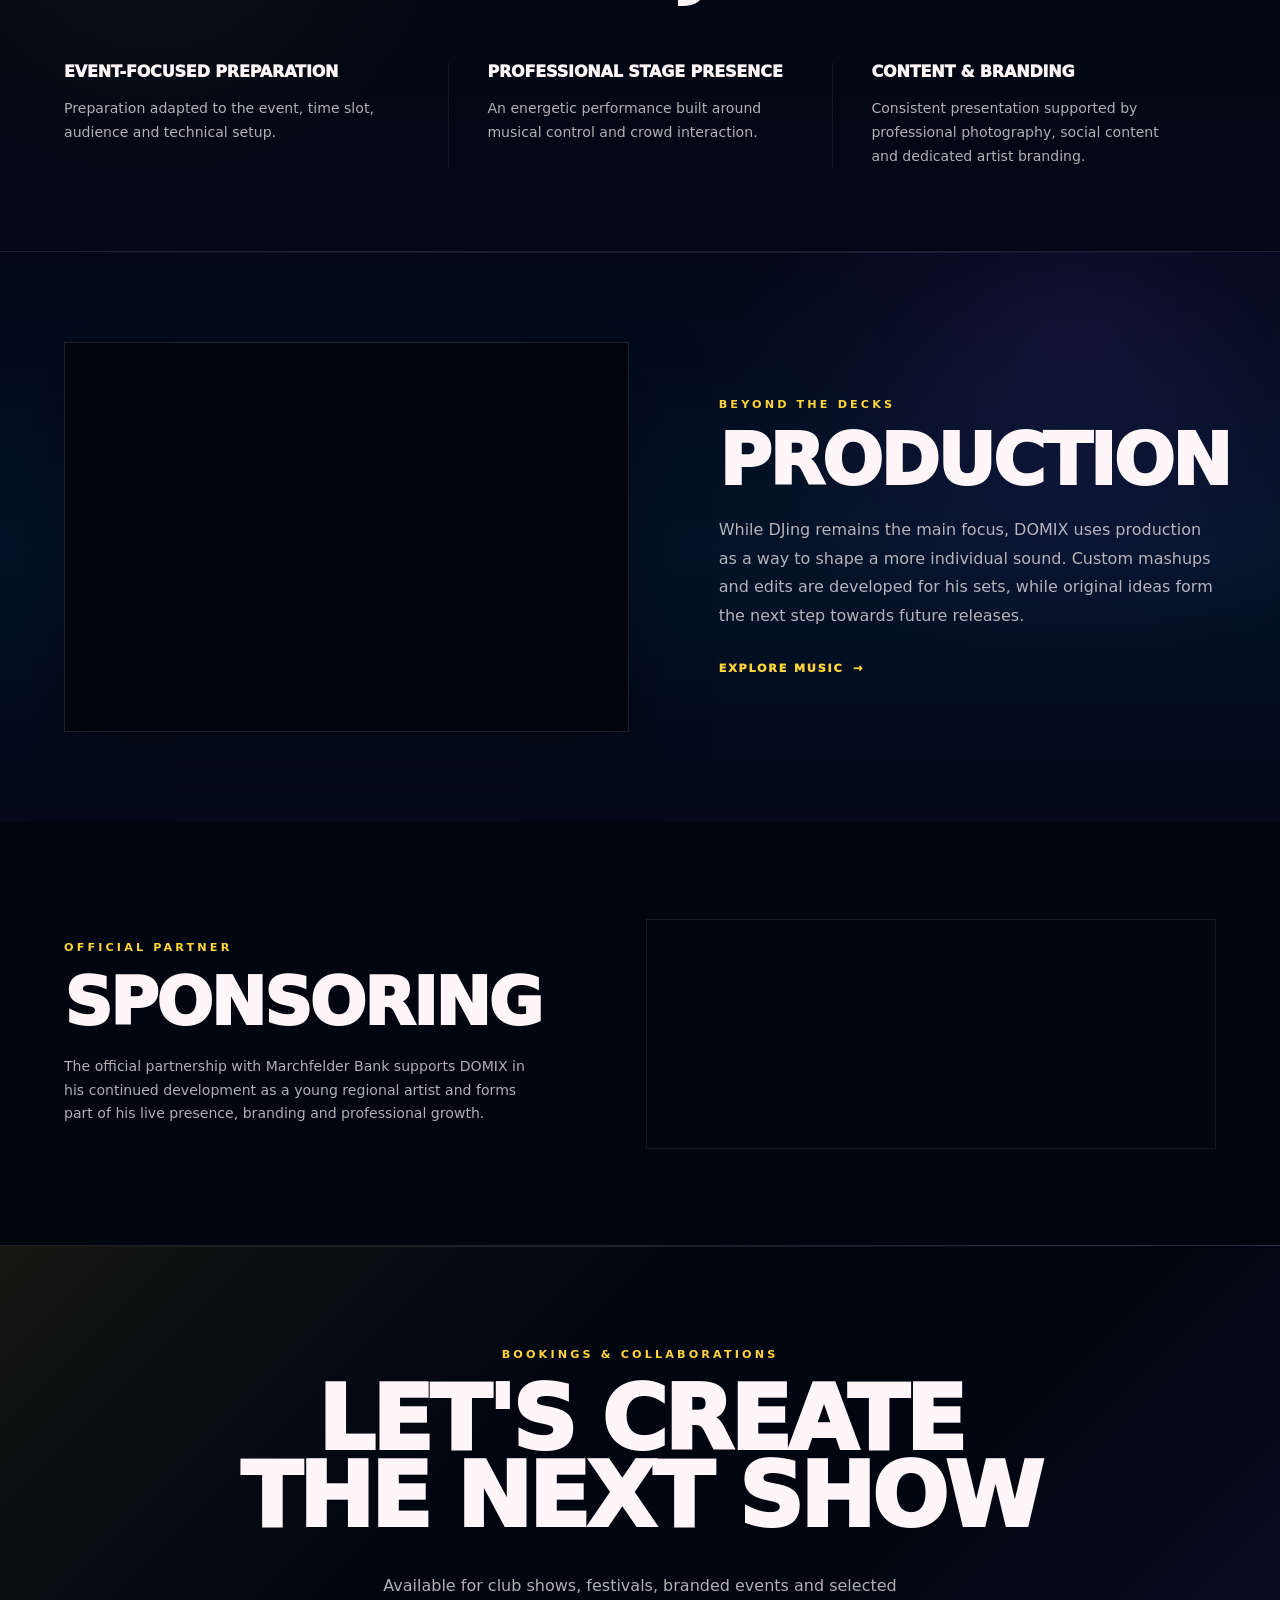
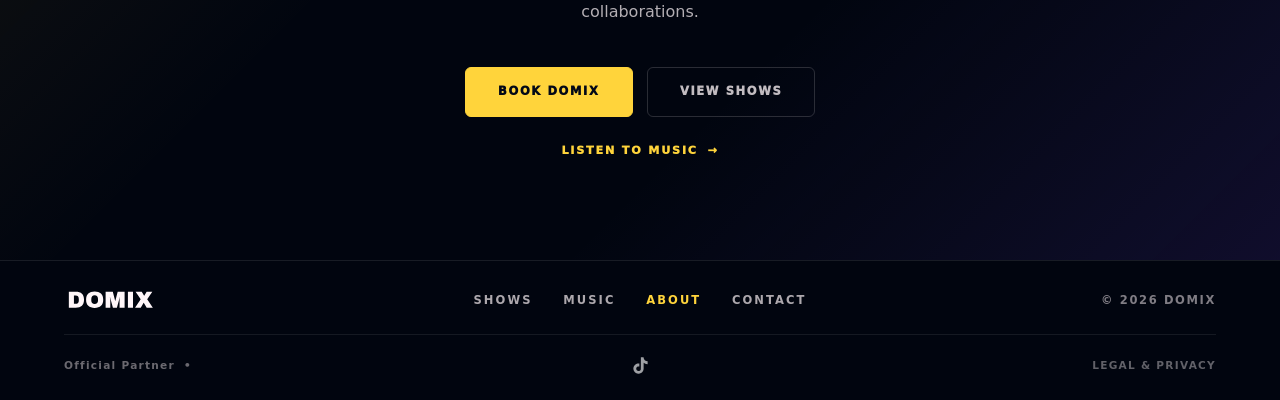
==== commit 3e8961f6: "Add LEGAL & PRIVACY links to footer across multiple pages" ====
--- a/about.html
+++ b/about.html
@@ -231,7 +231,8 @@
             </nav>
 
             <p class="site-footer-mobile-copyright">&copy; 2026 DOMIX</p>
-            <p>All rights reserved</p>
+            <a class="site-footer-mobile-legal" href="legal-privacy.html"><span aria-hidden="true">&middot;</span> LEGAL &amp; PRIVACY</a>
+            <p><a class="site-footer-legal" href="legal-privacy.html">LEGAL &amp; PRIVACY</a></p>
         </div>
     </footer>
 
--- a/css/styles.css
+++ b/css/styles.css
@@ -106,6 +106,7 @@
     --hero-wordmark-y: 0px;
     --hero-equipment-x: 0px;
     --hero-equipment-y: 0px;
+    --hero-equipment-layout-x: 0px;
     --hero-scroll-y: 0px;
     background: var(--domix-blue-deep) url("../images/domix/hero/stage-main.webp") center top / cover no-repeat;
     background-attachment: fixed;
@@ -401,7 +402,7 @@
     width: auto;
     height: 80vh;
     object-fit: contain;
-    transform: translate3d(var(--hero-equipment-x), calc(var(--hero-equipment-y) + var(--hero-scroll-y)), 0);
+    transform: translate3d(calc(var(--hero-equipment-x) + var(--hero-equipment-layout-x)), calc(var(--hero-equipment-y) + var(--hero-scroll-y)), 0);
     will-change: transform;
     animation: homeHeroEquipmentIn 0.5s ease-out 0.4s backwards;
     filter:
@@ -491,6 +492,7 @@
 }
 
 .home-hero-bottom {
+    --home-hero-bottom-x: 0px;
     position: absolute;
     left: clamp(2rem, 7vw, 7rem);
     right: clamp(2rem, 7vw, 7rem);
@@ -506,7 +508,8 @@
     border-radius: 8px;
     box-shadow: 0 18px 48px rgba(0, 0, 0, 0.28);
     backdrop-filter: blur(14px);
-    animation: homeHeroFadeUp 0.5s ease-out 0.5s backwards;
+    transform: translate3d(var(--home-hero-bottom-x), 0, 0);
+    animation: homeHeroBottomIn 0.5s ease-out 0.5s backwards;
 }
 
 .home-hero-stat {
@@ -1653,7 +1656,26 @@
     letter-spacing: 0.12em;
 }
 
+.site-footer-legal,
+.site-footer-mobile-legal {
+    color: inherit;
+    text-decoration: none;
+    transition: color 0.2s ease;
+}
+
+.site-footer-legal:hover,
+.site-footer-legal:focus-visible,
+.site-footer-mobile-legal:hover,
+.site-footer-mobile-legal:focus-visible {
+    color: var(--domix-yellow);
+    outline: none;
+}
+
 .site-footer-mobile-copyright {
+    display: none;
+}
+
+.site-footer-mobile-legal {
     display: none;
 }
 
@@ -3681,15 +3703,41 @@
     }
 }
 
+@keyframes homeHeroBottomIn {
+    from {
+        opacity: 0;
+        transform: translate3d(var(--home-hero-bottom-x), 18px, 0);
+    }
+    to {
+        opacity: 1;
+        transform: translate3d(var(--home-hero-bottom-x), 0, 0);
+    }
+}
+
 @keyframes homeHeroEquipmentIn {
     from {
         opacity: 0;
-        transform: translate3d(calc(var(--hero-equipment-x) + 28px), calc(var(--hero-equipment-y) + var(--hero-scroll-y)), 0);
+        transform: translate3d(calc(var(--hero-equipment-x) + var(--hero-equipment-layout-x) + 28px), calc(var(--hero-equipment-y) + var(--hero-scroll-y)), 0);
     }
     to {
         opacity: 1;
-        transform: translate3d(var(--hero-equipment-x), calc(var(--hero-equipment-y) + var(--hero-scroll-y)), 0);
-    }
+        transform: translate3d(calc(var(--hero-equipment-x) + var(--hero-equipment-layout-x)), calc(var(--hero-equipment-y) + var(--hero-scroll-y)), 0);
+    }
+}
+
+html.page-loading .home-hero-wordmark-wrap,
+html.page-loading .home-hero-subline,
+html.page-loading .home-hero-genres,
+html.page-loading .home-hero-socials,
+html.page-loading .domix-equipment,
+html.page-loading .home-hero-bottom,
+html.page-loader-pending .home-hero-wordmark-wrap,
+html.page-loader-pending .home-hero-subline,
+html.page-loader-pending .home-hero-genres,
+html.page-loader-pending .home-hero-socials,
+html.page-loader-pending .domix-equipment,
+html.page-loader-pending .home-hero-bottom {
+    animation-play-state: paused;
 }
 
 @media (prefers-reduced-motion: reduce) {
@@ -6250,8 +6298,8 @@
     }
 
     .domix-equipment {
+        --hero-equipment-layout-x: 6%;
         height: min(51svh, 430px);
-        transform: translate3d(calc(var(--hero-equipment-x) + 6%), var(--hero-equipment-y), 0);
     }
 
     .home-hero-scroll {
@@ -6447,8 +6495,10 @@
 
     .site-footer-meta {
         display: flex;
-        flex-direction: column;
+        flex-direction: row;
+        flex-wrap: wrap;
         align-items: center;
+        justify-content: center;
         gap: 0;
         padding-top: 0;
         border-top: 0;
@@ -6456,6 +6506,10 @@
 
     .site-footer-socials {
         display: inline-flex;
+        flex: 0 0 100%;
+        width: 100%;
+        align-items: center;
+        justify-content: center;
         order: 1;
         margin-bottom: 0.7rem;
         justify-self: auto;
@@ -6487,6 +6541,18 @@
         font-size: 0.62rem;
         font-weight: 800;
         letter-spacing: 0.14em;
+    }
+
+    .site-footer-mobile-legal {
+        display: inline-flex;
+        align-items: center;
+        gap: 0.55rem;
+        order: 3;
+        margin: 0 0 0 0.55rem;
+        color: rgba(255, 246, 249, 0.38);
+        font-size: 0.58rem;
+        font-weight: 800;
+        letter-spacing: 0.12em;
     }
 
     .site-footer-meta > p:not(.site-footer-mobile-copyright) {
@@ -6721,12 +6787,12 @@
     }
 
     .home-hero-bottom {
+        --home-hero-bottom-x: -50%;
         right: auto;
         left: 50%;
         bottom: max(1.25rem, env(safe-area-inset-bottom));
         grid-template-columns: repeat(2, minmax(0, 1fr));
         width: min(calc(100% - 2rem), 300px);
-        transform: translateX(-50%);
     }
 
     .home-hero-stat,
@@ -8093,9 +8159,9 @@
 
 /* Legal & Privacy */
 .legal-hero {
-    min-height: clamp(520px, 64vh, 720px);
+    min-height: clamp(440px, 48vh, 560px);
     padding-top: 128px;
-    padding-bottom: 72px;
+    padding-bottom: 56px;
     background-position: center 22%;
 }
 
@@ -8124,47 +8190,9 @@
 }
 
 .legal-page-inner {
-    display: grid;
-    grid-template-columns: minmax(170px, 220px) minmax(0, 860px);
-    align-items: start;
-    justify-content: center;
-    gap: clamp(2.5rem, 6vw, 6rem);
     width: 100%;
-    max-width: var(--domix-content-width);
+    max-width: 1200px;
     margin: 0 auto;
-}
-
-.legal-index {
-    position: sticky;
-    top: 145px;
-    display: grid;
-    gap: 0.8rem;
-    padding: 1.25rem 0;
-    border-top: 1px solid rgba(255, 212, 59, 0.55);
-    border-bottom: 1px solid rgba(255, 246, 249, 0.12);
-}
-
-.legal-index p {
-    margin: 0 0 0.35rem;
-    color: var(--domix-yellow);
-    font-size: 0.66rem;
-    font-weight: 900;
-    letter-spacing: 0.18em;
-}
-
-.legal-index a {
-    color: rgba(255, 246, 249, 0.68);
-    font-size: 0.84rem;
-    font-weight: 750;
-    line-height: 1.4;
-    text-decoration: none;
-    transition: color 0.2s ease, transform 0.2s ease;
-}
-
-.legal-index a:hover,
-.legal-index a:focus-visible {
-    color: var(--domix-yellow);
-    transform: translateX(4px);
 }
 
 .legal-document {
@@ -8195,9 +8223,11 @@
 .legal-block > h2 {
     margin: 0 0 clamp(1.5rem, 3vw, 2.4rem);
     color: #fff6f9;
-    font-size: clamp(2.25rem, 5vw, 4.8rem);
+    max-width: 100%;
+    font-size: clamp(1rem, 5.5vw, 4.8rem);
     font-weight: 950;
     line-height: 0.95;
+    white-space: nowrap;
     text-transform: uppercase;
 }
 
@@ -8205,8 +8235,8 @@
 .legal-block address,
 .legal-details dd {
     color: rgba(255, 246, 249, 0.76);
-    font-size: clamp(0.94rem, 1.15vw, 1.05rem);
-    line-height: 1.72;
+    font-size: 1rem;
+    line-height: 1.68;
 }
 
 .legal-block p {
@@ -8238,7 +8268,7 @@
 
 .legal-details > div {
     display: grid;
-    grid-template-columns: minmax(180px, 0.8fr) minmax(0, 1.2fr);
+    grid-template-columns: minmax(320px, 0.8fr) minmax(0, 1.2fr);
     gap: 1.5rem;
     padding: 1.35rem 0;
     border-top: 1px solid rgba(255, 246, 249, 0.1);
@@ -8250,6 +8280,7 @@
     font-weight: 900;
     letter-spacing: 0.1em;
     line-height: 1.5;
+    white-space: nowrap;
     text-transform: uppercase;
 }
 
@@ -8263,6 +8294,11 @@
     border-top: 1px solid rgba(255, 246, 249, 0.1);
 }
 
+.legal-subsection > p,
+.legal-subsection > address {
+    max-width: 86ch;
+}
+
 .legal-subsection:first-of-type {
     padding-top: 0;
     border-top: 0;
@@ -8273,24 +8309,17 @@
 }
 
 .legal-subsection h3 {
-    display: grid;
-    grid-template-columns: 2.4rem minmax(0, 1fr);
-    gap: 0.8rem;
-    align-items: baseline;
     margin: 0 0 1.15rem;
     color: #fff6f9;
-    font-size: clamp(1.22rem, 2.1vw, 1.75rem);
+    max-width: 100%;
+    font-size: clamp(0.65rem, 2vw, 1.75rem);
     font-weight: 900;
     line-height: 1.2;
-}
-
-.legal-subsection h3 span {
-    color: var(--domix-yellow);
-    font-size: 0.68rem;
-    letter-spacing: 0.12em;
-}
-
-.legal-subsection .legal-updated {
+    white-space: nowrap;
+}
+
+.legal-block .legal-updated {
+    max-width: none;
     margin-top: 1.5rem;
     color: var(--domix-yellow);
     font-size: 0.75rem;
@@ -8301,8 +8330,8 @@
 
 @media (max-width: 900px) {
     .legal-hero {
-        min-height: 500px;
-        padding: 6rem var(--subpage-mobile-gutter, 1.25rem) 3.75rem;
+        min-height: 430px;
+        padding: 5.75rem var(--subpage-mobile-gutter, 1.25rem) 3rem;
     }
 
     .legal-hero .subpage-title {
@@ -8317,25 +8346,22 @@
         padding: var(--subpage-mobile-section-space, 4.5rem) var(--subpage-mobile-gutter, 1.25rem);
     }
 
-    .legal-page-inner {
-        grid-template-columns: minmax(0, 1fr);
-        gap: 2rem;
-    }
-
-    .legal-index {
-        position: static;
-        grid-template-columns: repeat(2, minmax(0, 1fr));
-        gap: 0.7rem 1rem;
-    }
-
-    .legal-index p {
-        grid-column: 1 / -1;
-    }
+    .legal-block > h2 {
+        font-size: clamp(1.6rem, 6vw, 3.4rem);
+        line-height: 1;
+    }
+
+    .legal-subsection h3 {
+        font-size: clamp(1.05rem, 3vw, 1.4rem);
+        line-height: 1.28;
+        white-space: normal;
+    }
+
 }
 
 @media (max-width: 560px) {
     .legal-hero {
-        min-height: 460px;
+        min-height: 400px;
     }
 
     .legal-hero .subpage-title {
@@ -8344,7 +8370,17 @@
     }
 
     .legal-block {
-        padding: 1.25rem;
+        padding: clamp(0.85rem, 4vw, 1.25rem);
+    }
+
+    .legal-kicker {
+        font-size: 0.72rem;
+    }
+
+    .legal-block > h2 {
+        font-size: clamp(1.05rem, 6vw, 2.15rem);
+        line-height: 1.02;
+        white-space: nowrap;
     }
 
     .legal-details > div {
@@ -8352,8 +8388,14 @@
         gap: 0.45rem;
     }
 
+    .legal-details dt {
+        font-size: clamp(0.72rem, 3vw, 0.78rem);
+        line-height: 1.4;
+        white-space: normal;
+    }
+
     .legal-subsection h3 {
-        grid-template-columns: 2rem minmax(0, 1fr);
-        gap: 0.55rem;
-    }
-}
+        font-size: clamp(1.05rem, 4.2vw, 1.25rem);
+        line-height: 1.3;
+    }
+}
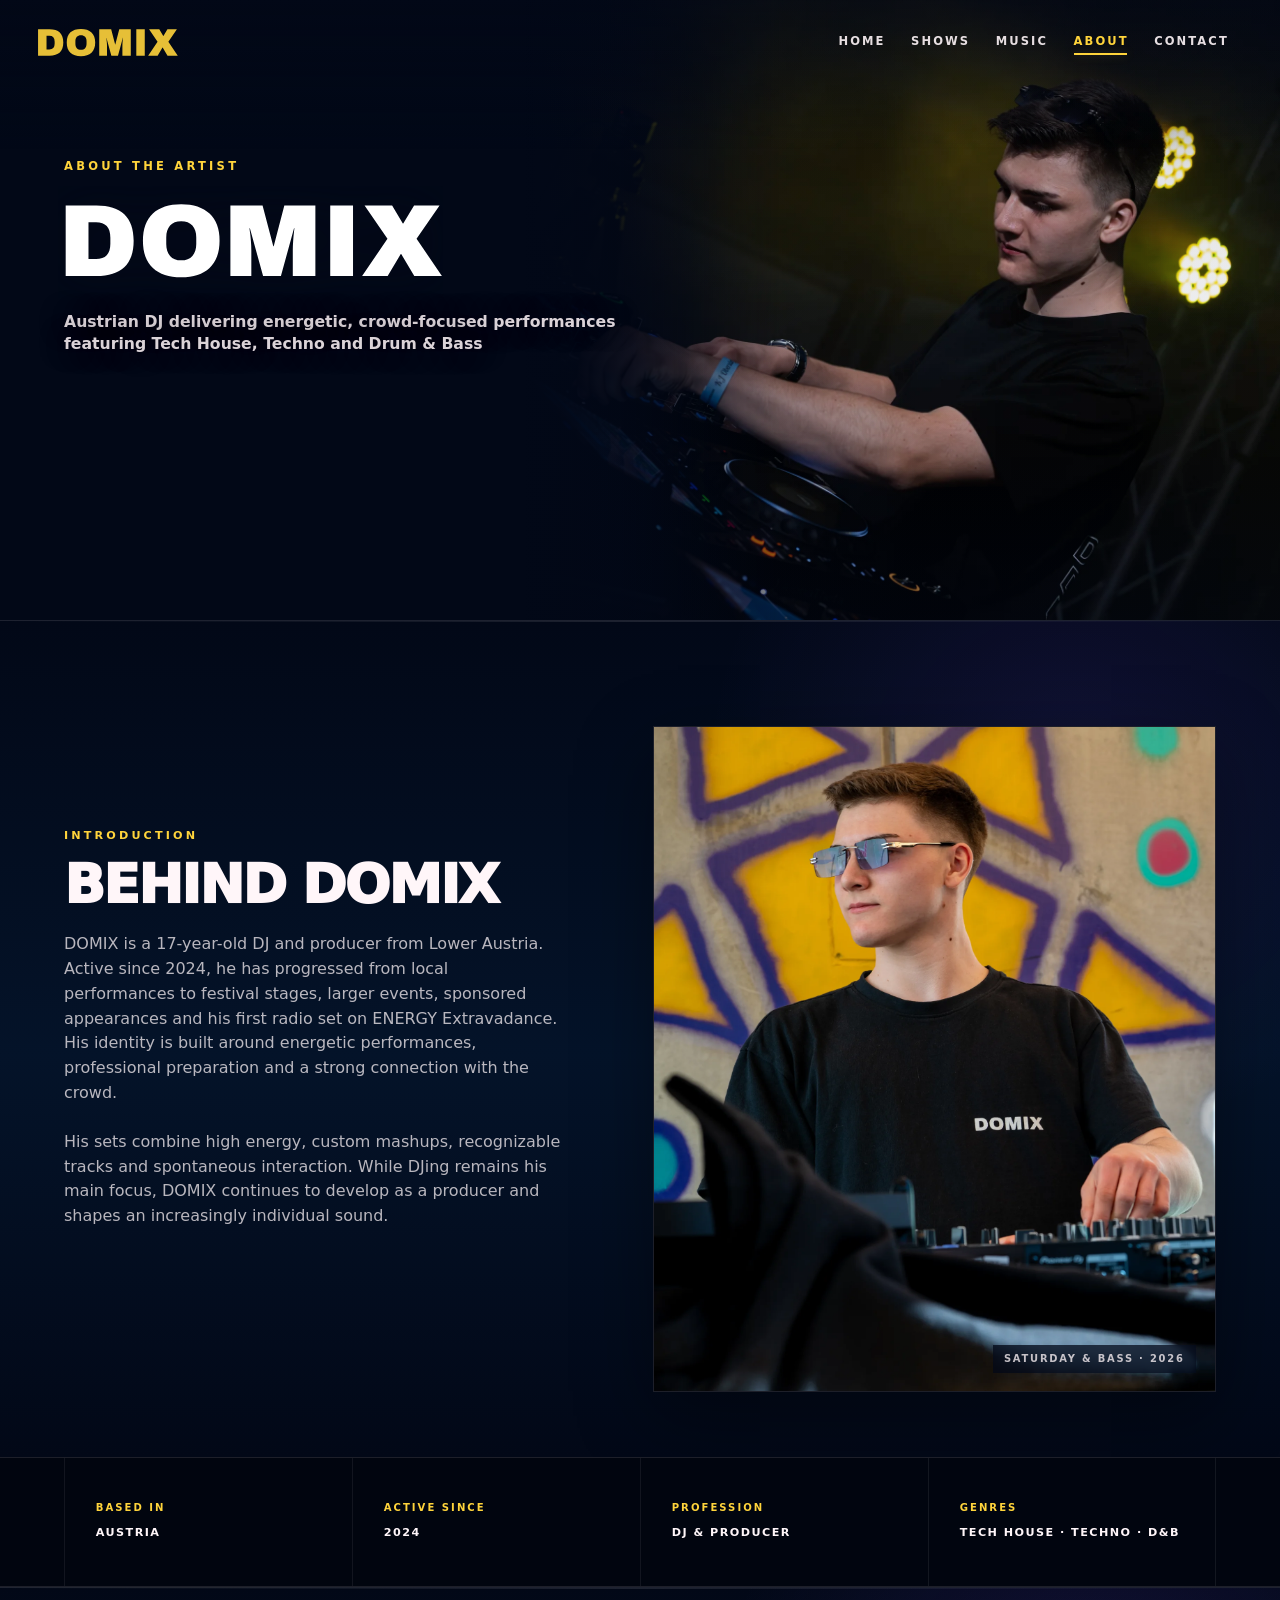
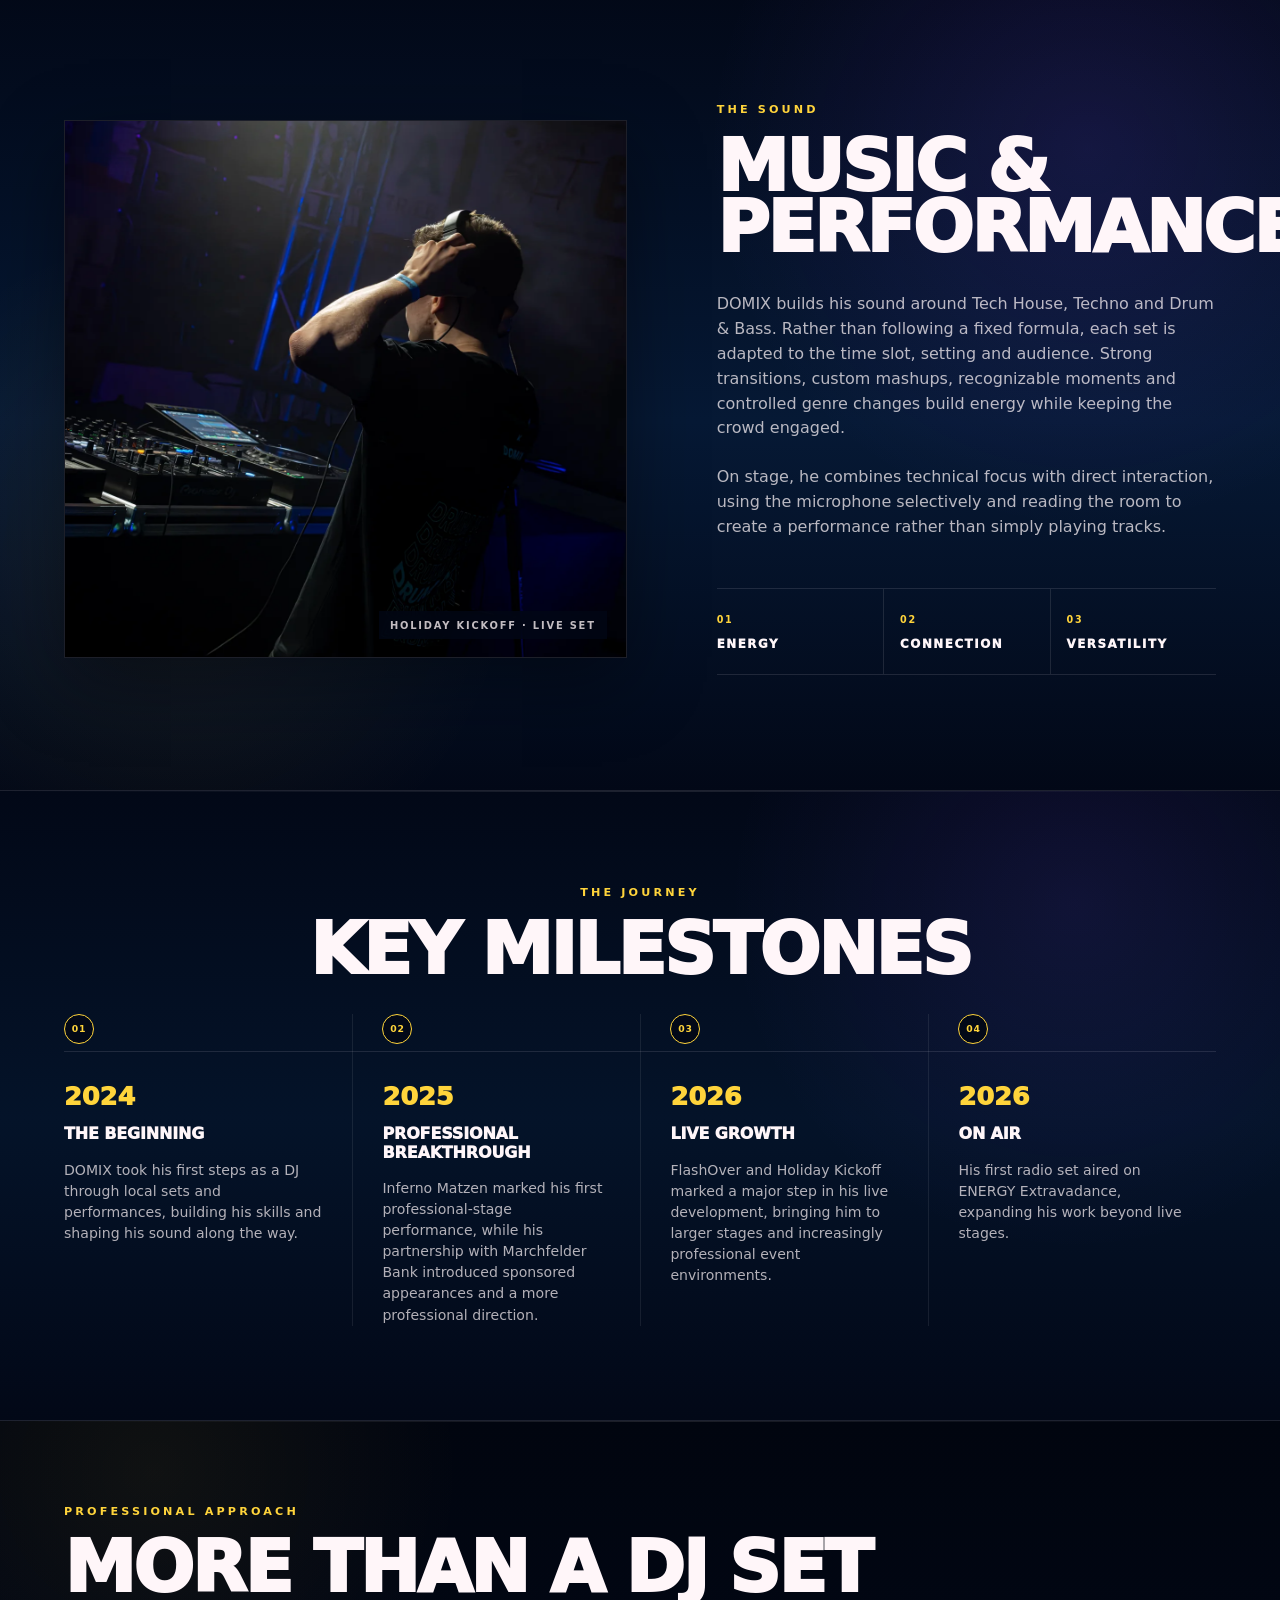
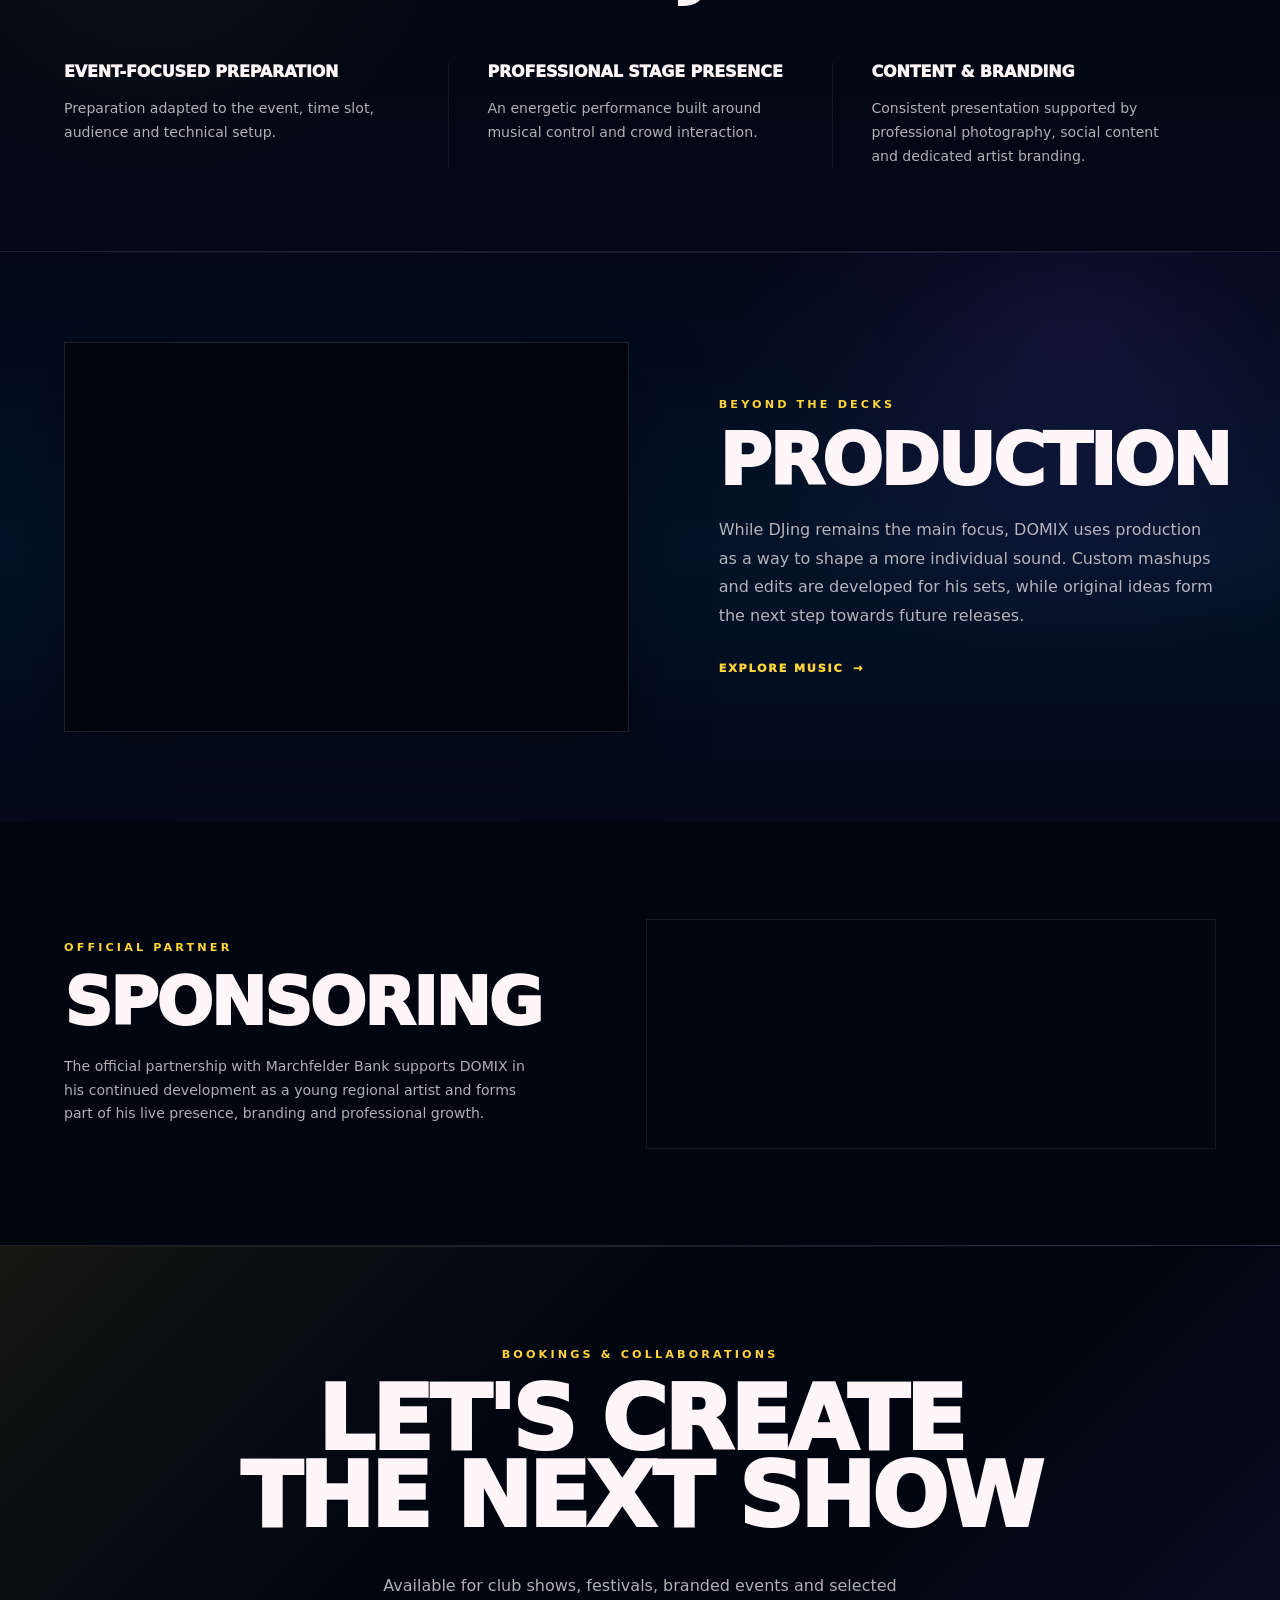
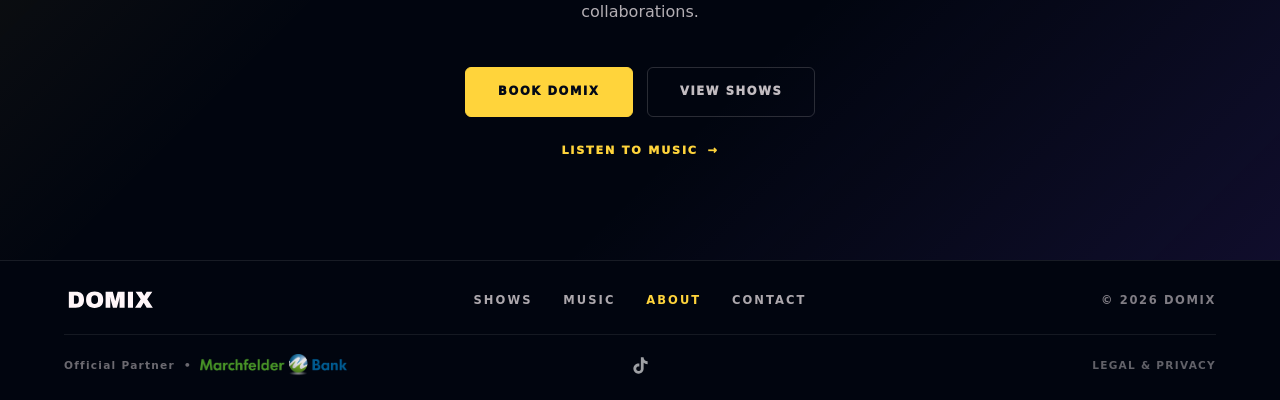
==== commit 0130ec6d: "Add social preview metadata and images (open graph)" ====
--- a/about.html
+++ b/about.html
@@ -7,6 +7,19 @@
     <meta name="description" content="Meet DOMIX, an Austrian DJ and emerging producer focused on energetic, crowd-driven performances.">
     <link rel="canonical" href="https://domix-dj.com/about.html">
     <title>About - DOMIX</title>
+    <meta property="og:title" content="About - DOMIX">
+    <meta property="og:description" content="Meet DOMIX, an Austrian DJ and emerging producer focused on energetic, crowd-driven performances.">
+    <meta property="og:type" content="website">
+    <meta property="og:url" content="https://domix-dj.com/about.html">
+    <meta property="og:image" content="https://domix-dj.com/images/social-preview/domix-about-preview.jpg">
+    <meta property="og:image:width" content="2448">
+    <meta property="og:image:height" content="1392">
+    <meta property="og:image:type" content="image/jpeg">
+    <meta property="og:image:alt" content="DOMIX – Austrian DJ and emerging producer">
+    <meta name="twitter:card" content="summary_large_image">
+    <meta name="twitter:title" content="About - DOMIX">
+    <meta name="twitter:description" content="Meet DOMIX, an Austrian DJ and emerging producer focused on energetic, crowd-driven performances.">
+    <meta name="twitter:image" content="https://domix-dj.com/images/social-preview/domix-about-preview.jpg">
     <link rel="preload" href="images/domix/events/Holiday%20Kickoff%202026/Holiday-Kickoff-13.webp" as="image" type="image/webp" fetchpriority="high">
     <link rel="stylesheet" href="css/styles.css">
     <script src="js/site.js" defer></script>
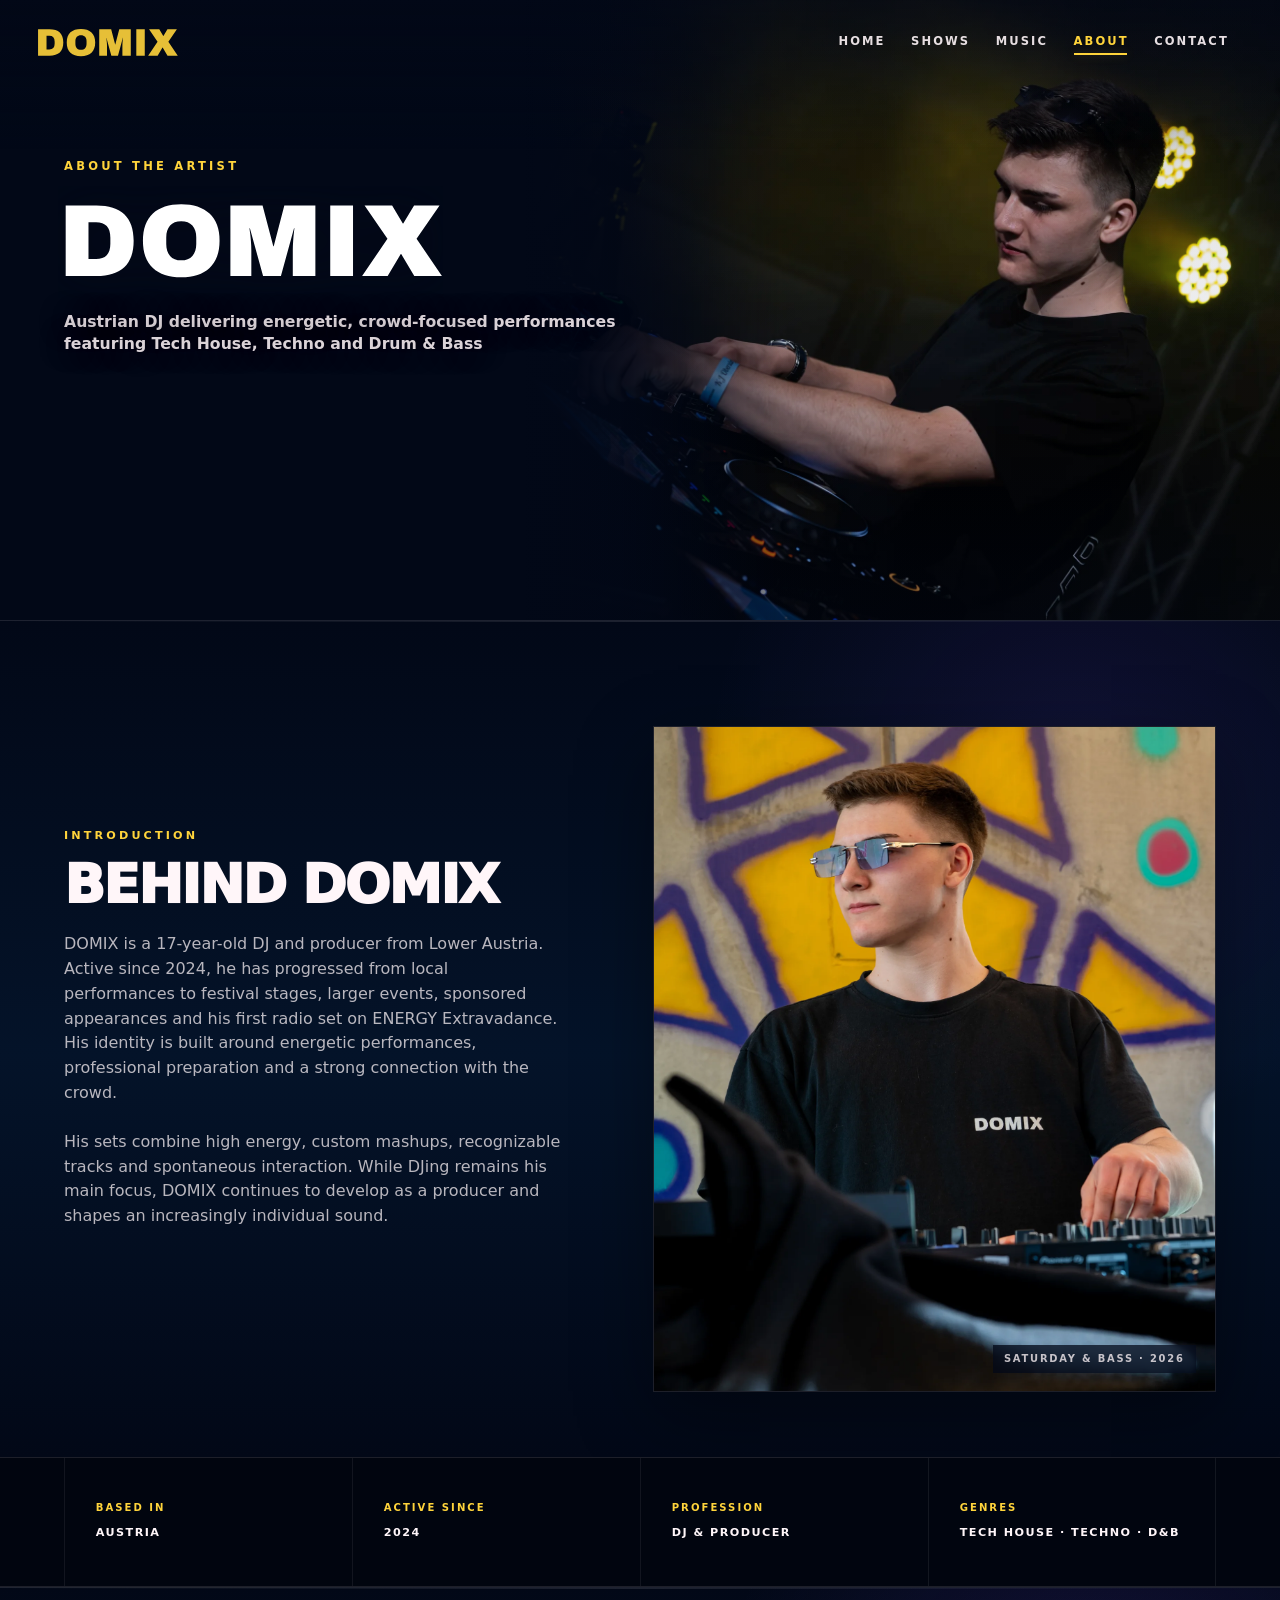
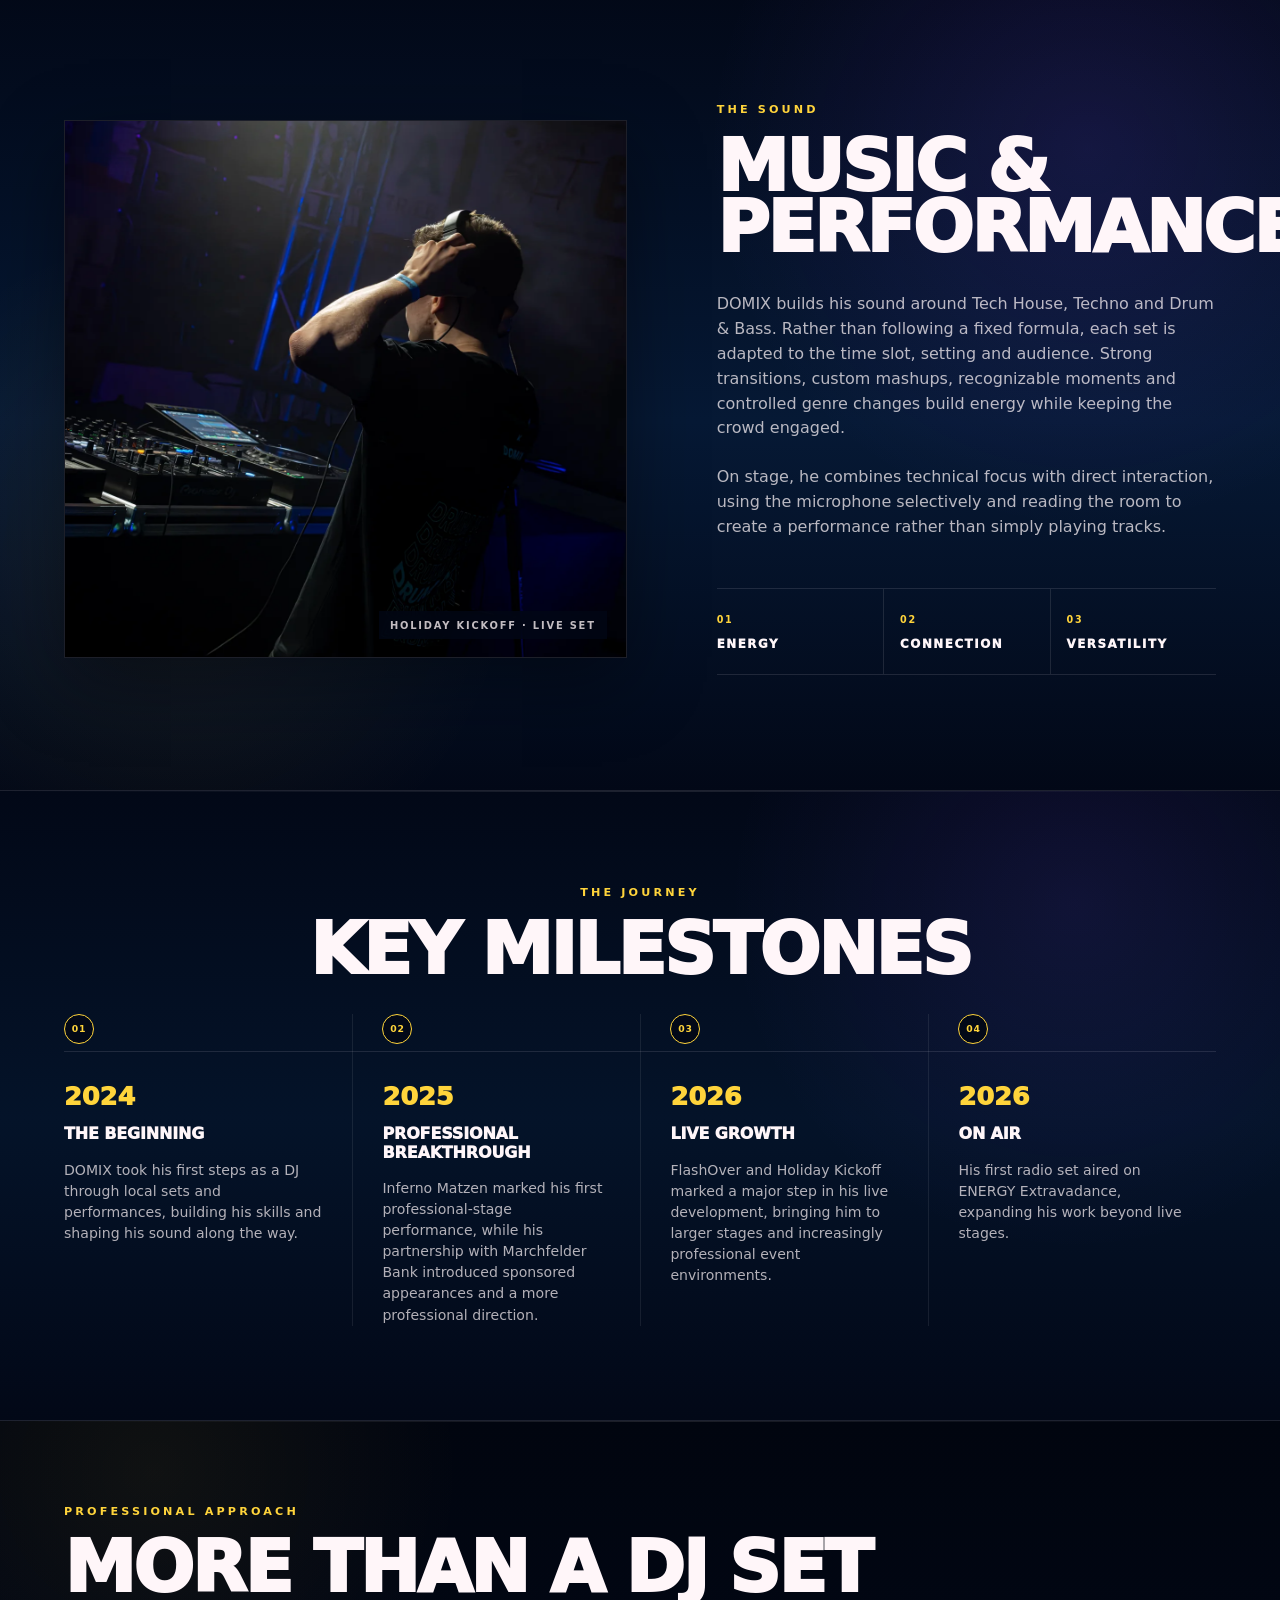
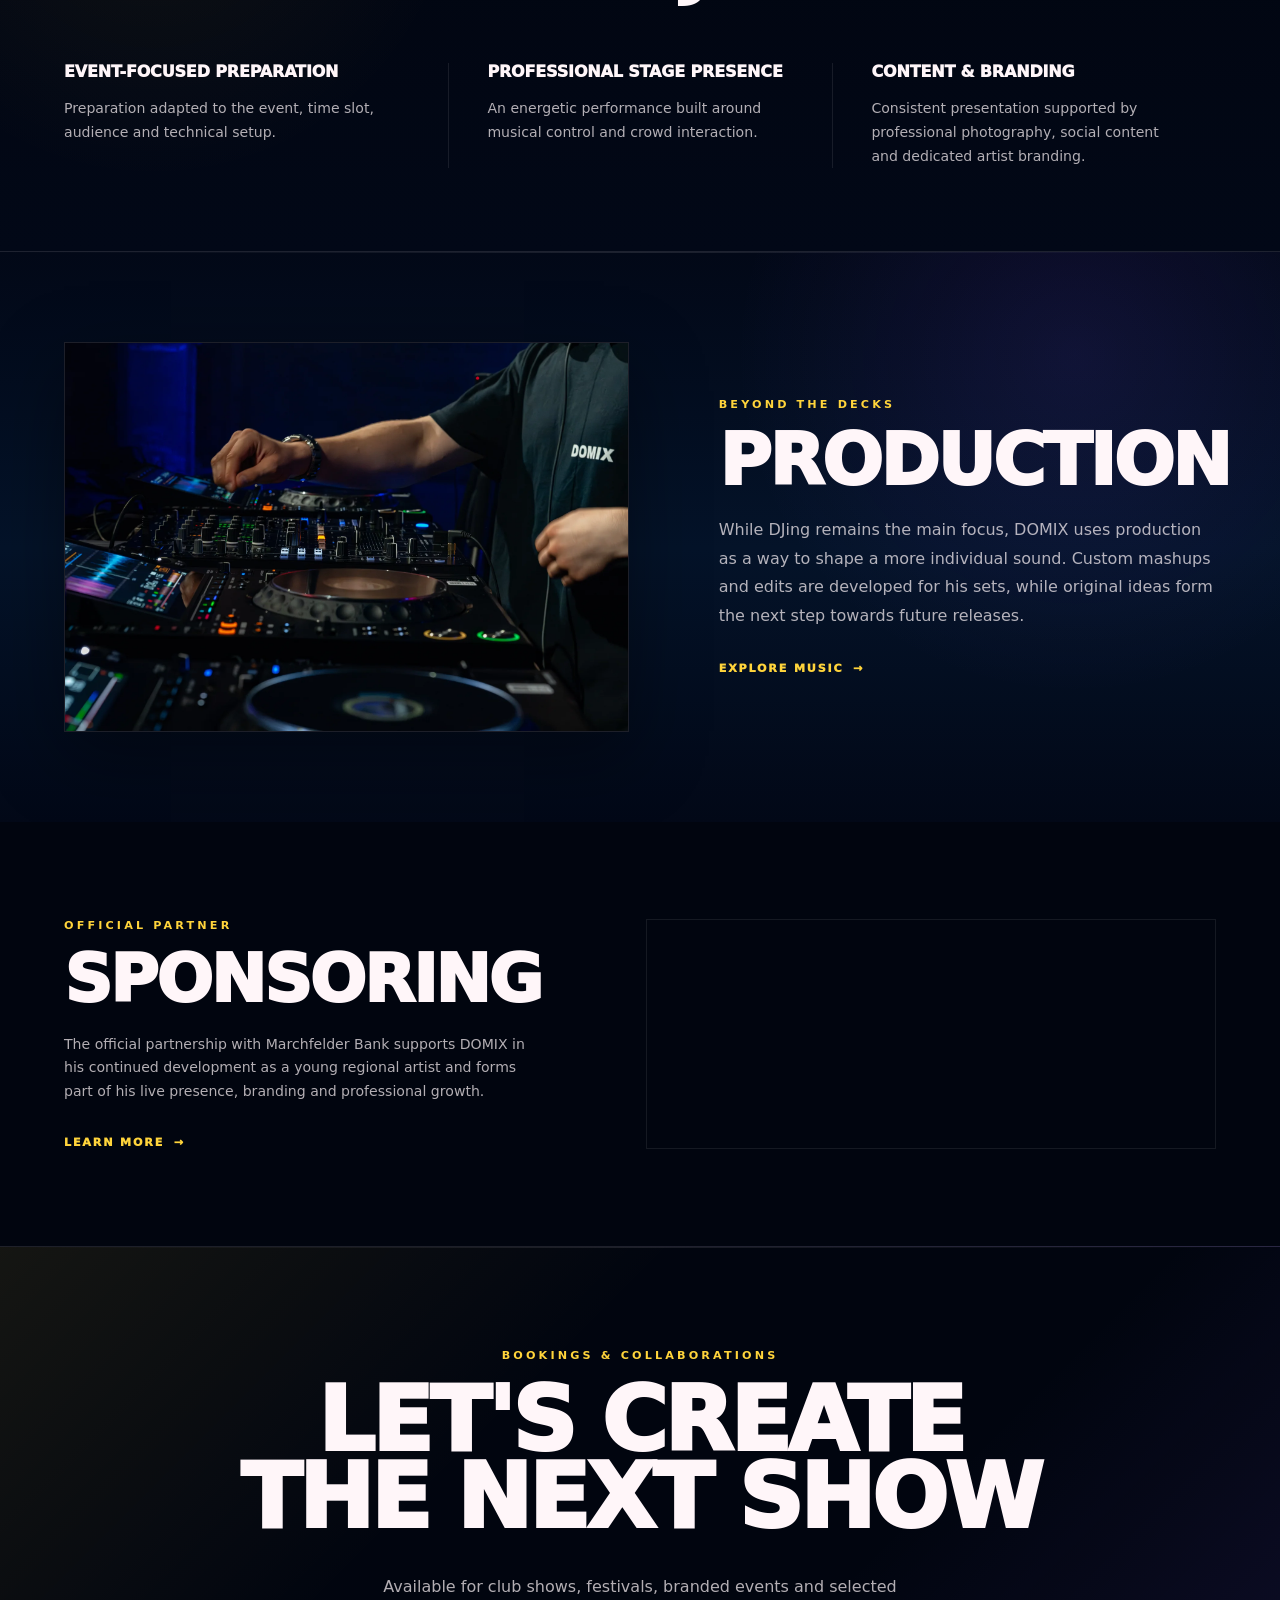
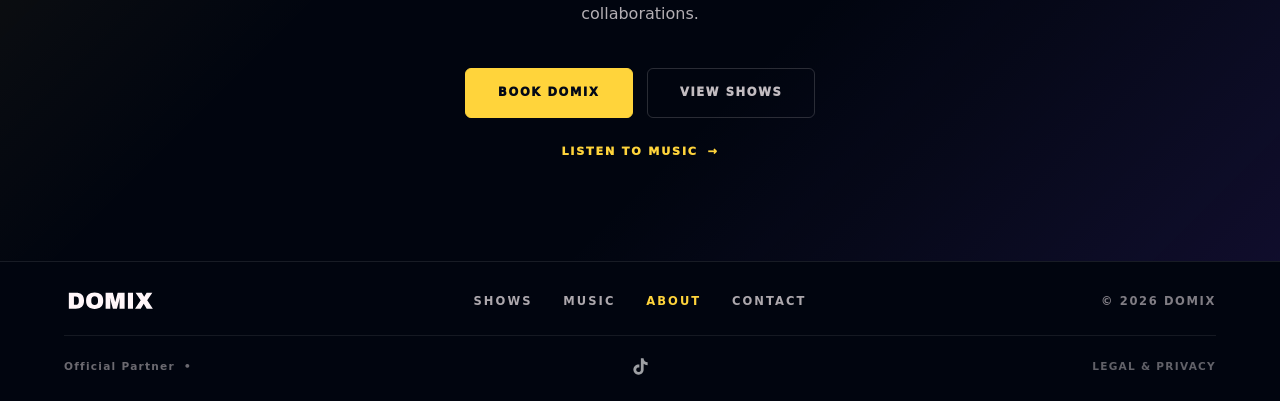
==== commit 98f89438: "About subpage: add link to Marchfelder Bank" ====
--- a/about.html
+++ b/about.html
@@ -191,11 +191,14 @@
                 <div class="about-section-copy">
                     <p class="about-eyebrow">OFFICIAL PARTNER</p>
                     <h2 id="about-partner-title">SPONSORING</h2>
-                    <p>The official partnership with Marchfelder Bank supports DOMIX in his continued development as a young regional artist and forms part of his live presence, branding and professional growth.</p>
+                    <p class="about-partner-text">The official partnership with Marchfelder Bank supports DOMIX in his continued development as a young regional artist and forms part of his live presence, branding and professional growth.</p>
+                    <a class="about-text-link" href="https://www.marchfelderbank.at/story/dj-domix/" target="_blank" rel="noopener noreferrer">LEARN MORE <span aria-hidden="true">→</span></a>
                 </div>
 
                 <div class="about-partner-logo">
-                    <img src="images/domix/partners/marchfelder-bank-logo.png" alt="Marchfelder Bank" width="21072" height="3150" loading="lazy" decoding="async">
+                    <a href="https://www.marchfelderbank.at/" target="_blank" rel="noopener noreferrer" aria-label="Visit Marchfelder Bank">
+                        <img src="images/domix/partners/marchfelder-bank-logo.png" alt="Marchfelder Bank" width="21072" height="3150" loading="lazy" decoding="async">
+                    </a>
                 </div>
             </div>
         </section>
--- a/css/styles.css
+++ b/css/styles.css
@@ -4549,7 +4549,7 @@
     .about-introduction .about-prose,
     .about-sound .about-prose,
     .about-production .about-production-text,
-    .about-page-section.about-partner .about-section-copy > p:last-child {
+    .about-page-section.about-partner .about-partner-text {
         margin-top: clamp(1.3rem, 1.9vw, 1.75rem);
     }
 
@@ -4684,7 +4684,7 @@
 
 .about-prose p,
 .about-production-text,
-.about-partner .about-section-copy > p:last-child {
+.about-partner-text {
     margin: 0;
     color: var(--about-muted);
     font-size: clamp(1rem, 1.12vw, 1.12rem);
@@ -4942,7 +4942,7 @@
 
 .about-timeline p,
 .about-services p,
-.about-partner .about-section-copy > p:last-child {
+.about-partner-text {
     margin: 0;
     color: var(--about-muted);
     font-size: clamp(0.88rem, 0.95vw, 1rem);
@@ -5096,7 +5096,7 @@
     gap: clamp(5rem, 9vw, 9rem);
 }
 
-.about-partner .about-section-copy > p:last-child {
+.about-partner-text {
     max-width: 600px;
     margin-top: clamp(2rem, 3vw, 2.8rem);
 }
@@ -5314,6 +5314,11 @@
         min-height: 220px;
     }
 
+}
+
+.about-partner-logo a {
+    display: block;
+    width: min(100%, 540px);
 }
 
 @media (max-width: 620px) {
@@ -7714,7 +7719,7 @@
 
     .about-prose,
     .about-production-text,
-    .about-partner .about-section-copy > p:last-child {
+    .about-partner-text {
         width: 100%;
         max-width: 650px;
         text-align: left;
@@ -7722,7 +7727,7 @@
 
     .about-prose p,
     .about-production-text,
-    .about-partner .about-section-copy > p:last-child,
+    .about-partner-text,
     .about-timeline p,
     .about-services p {
         font-size: clamp(1rem, 2.25vw, 1.08rem);
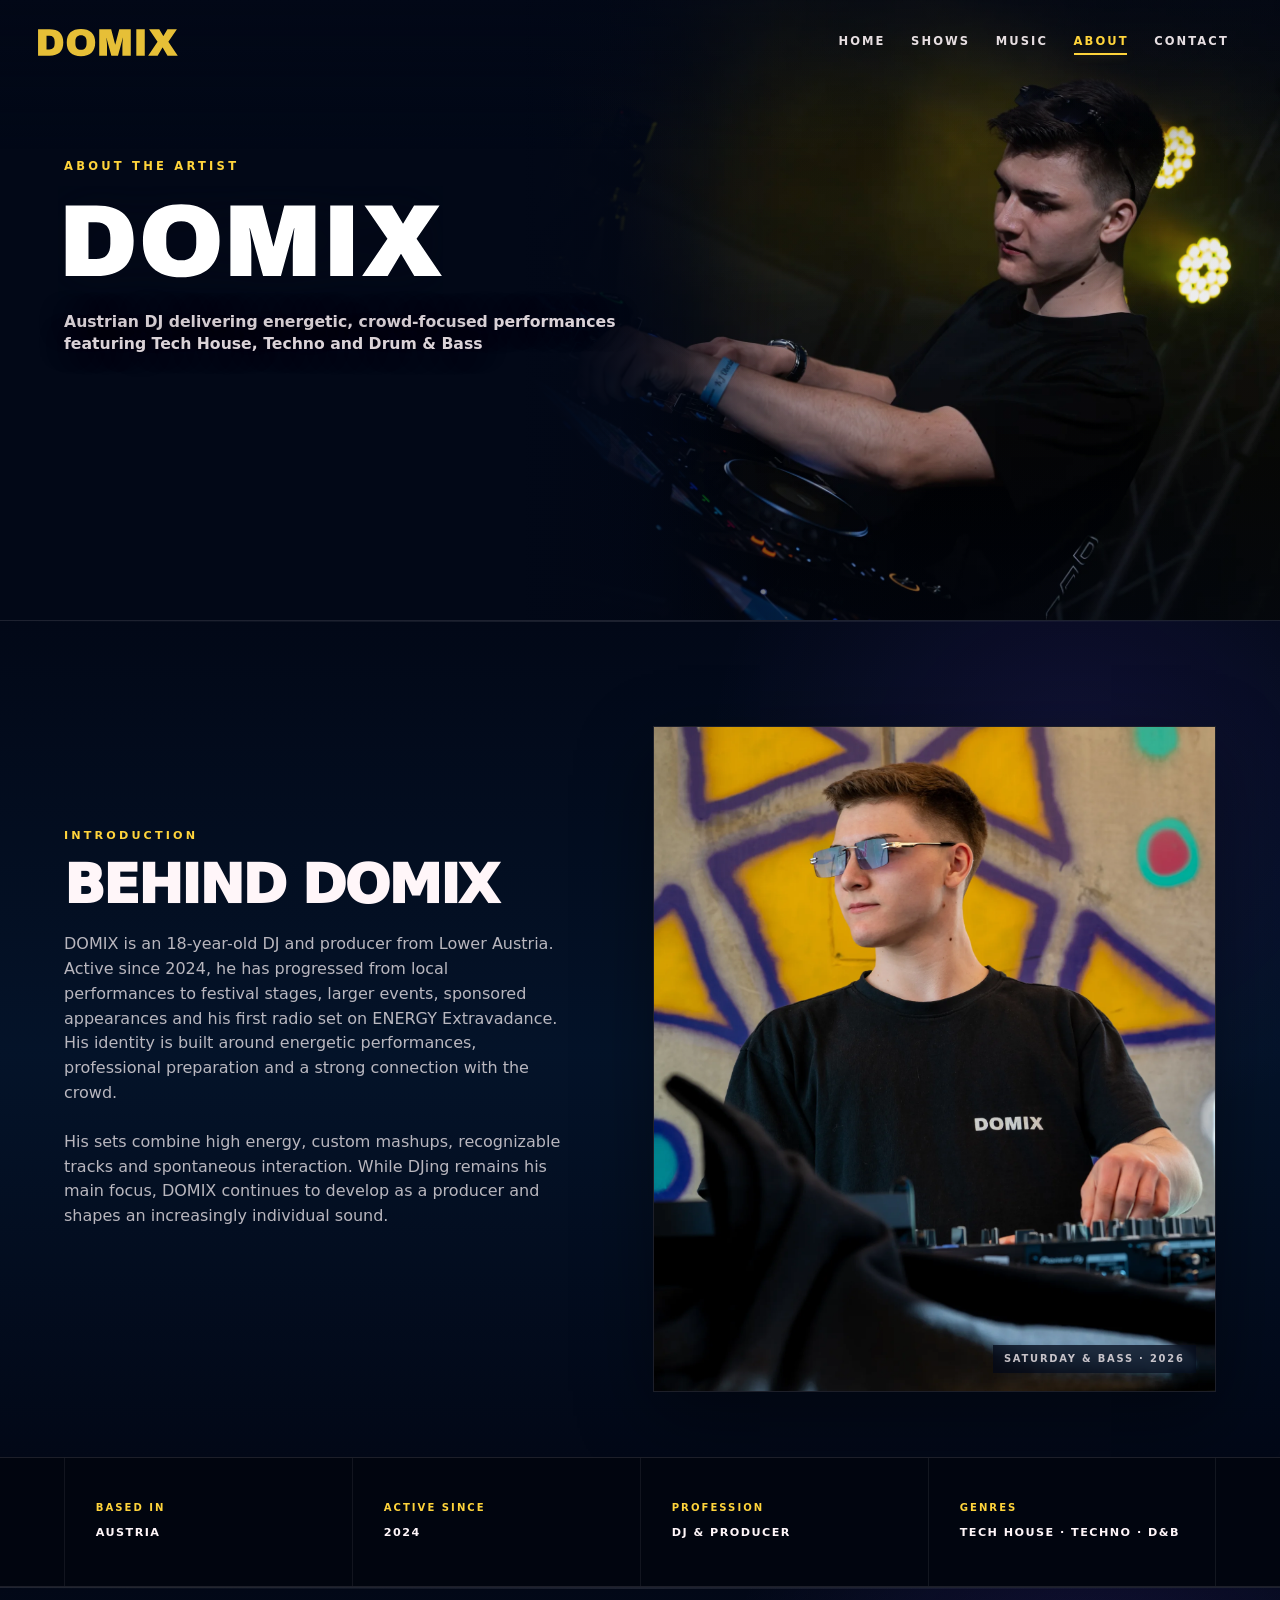
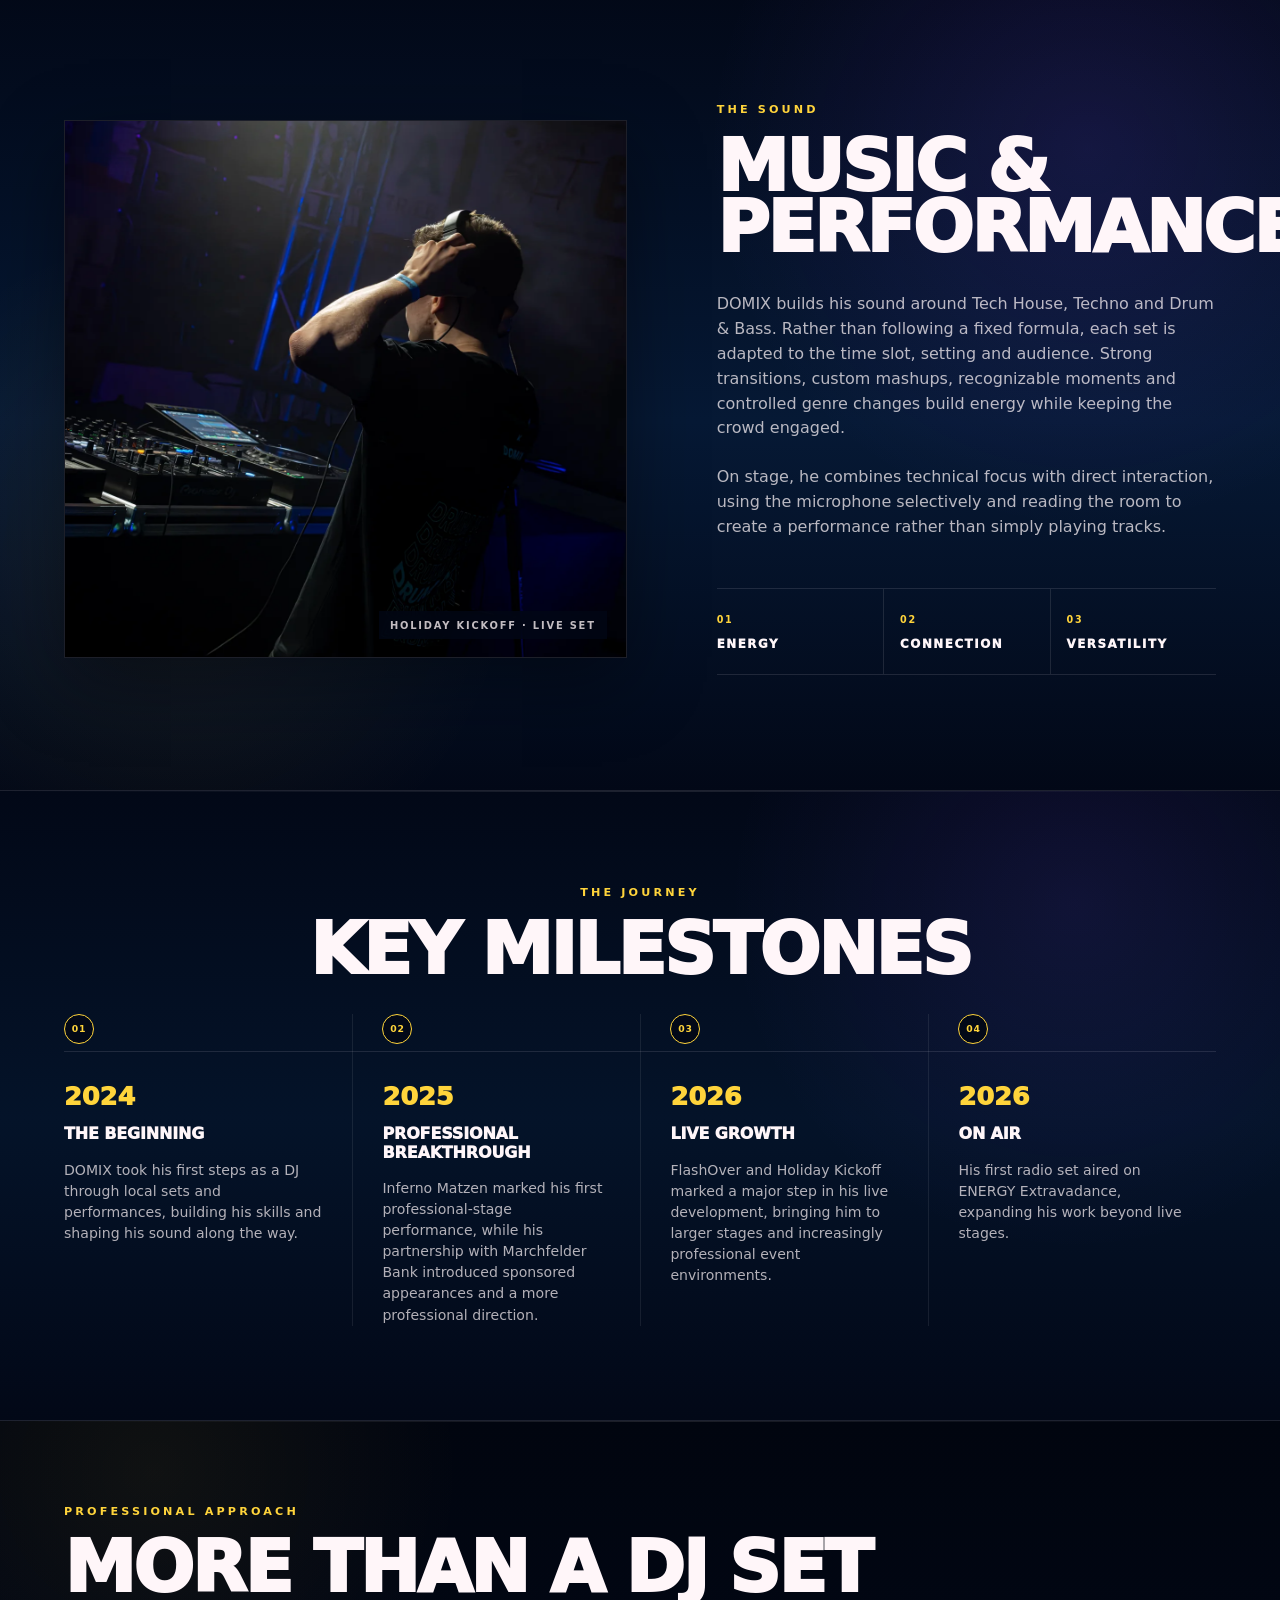
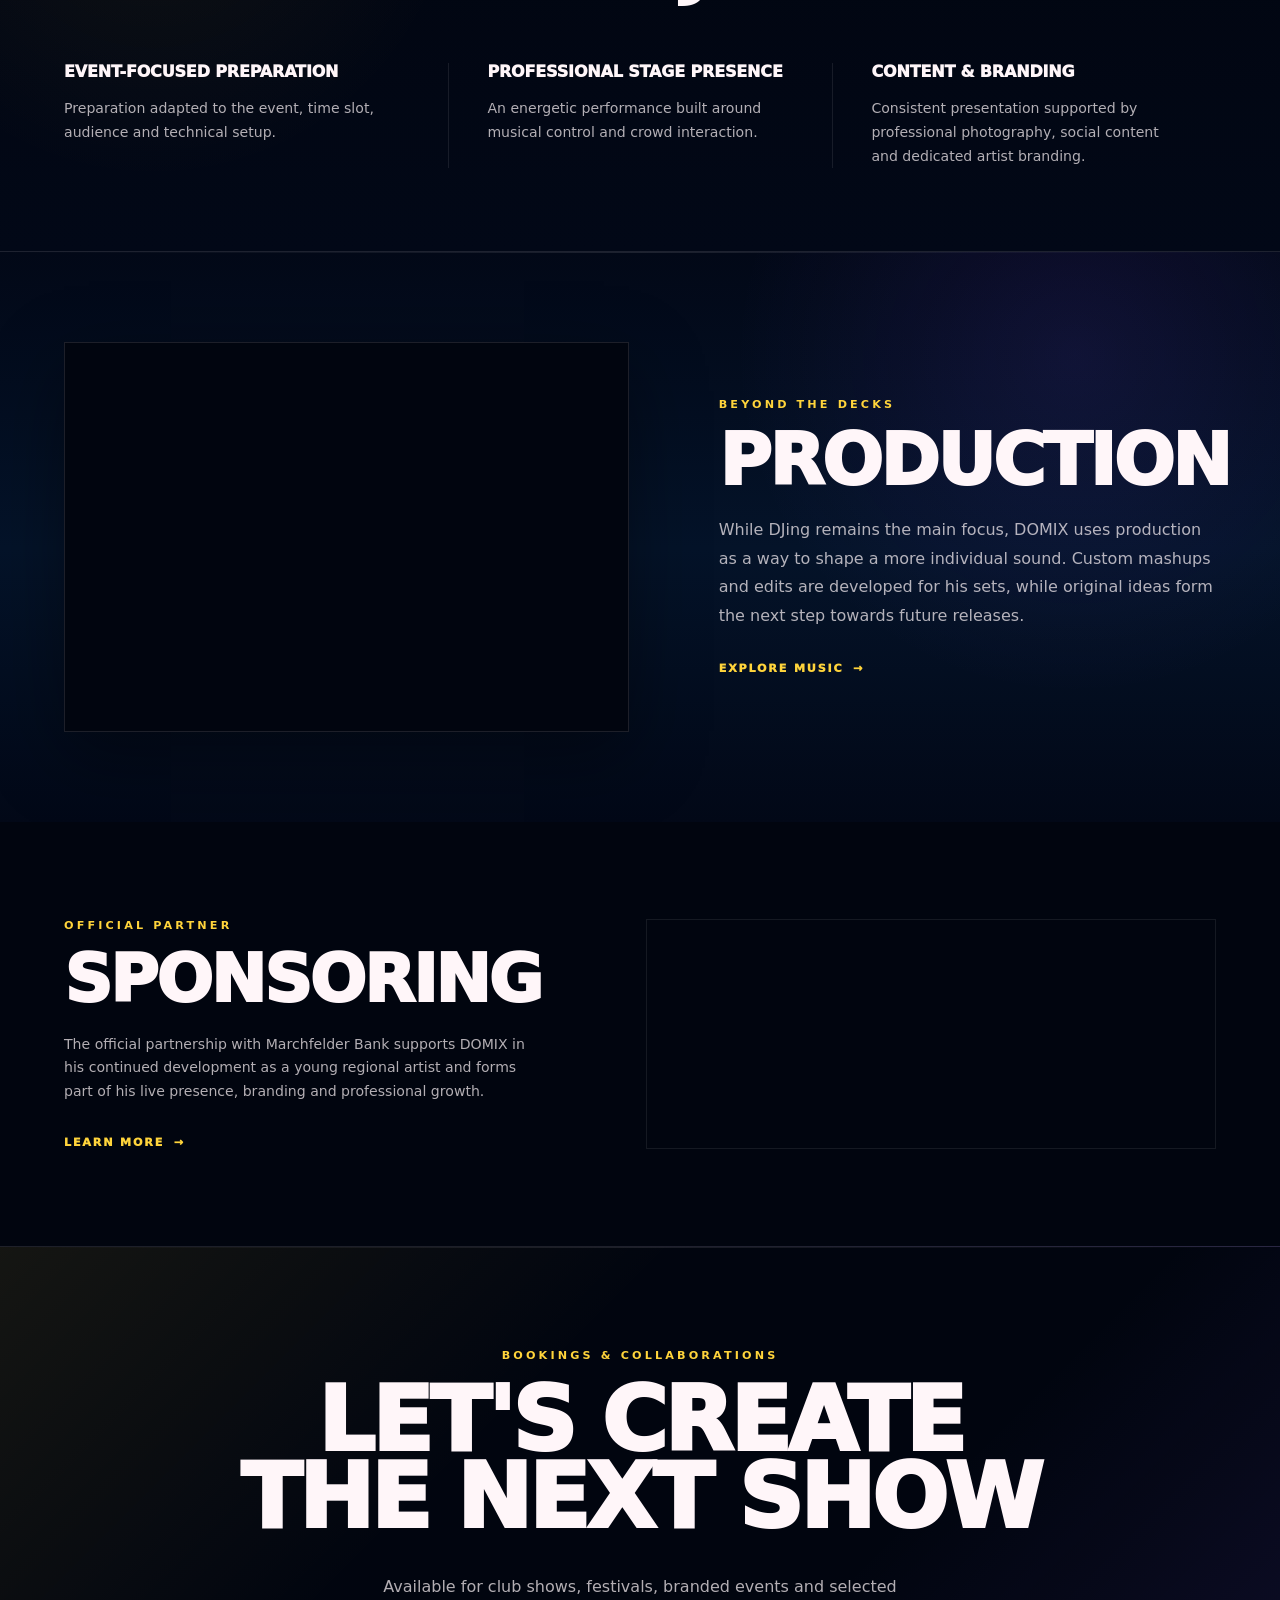
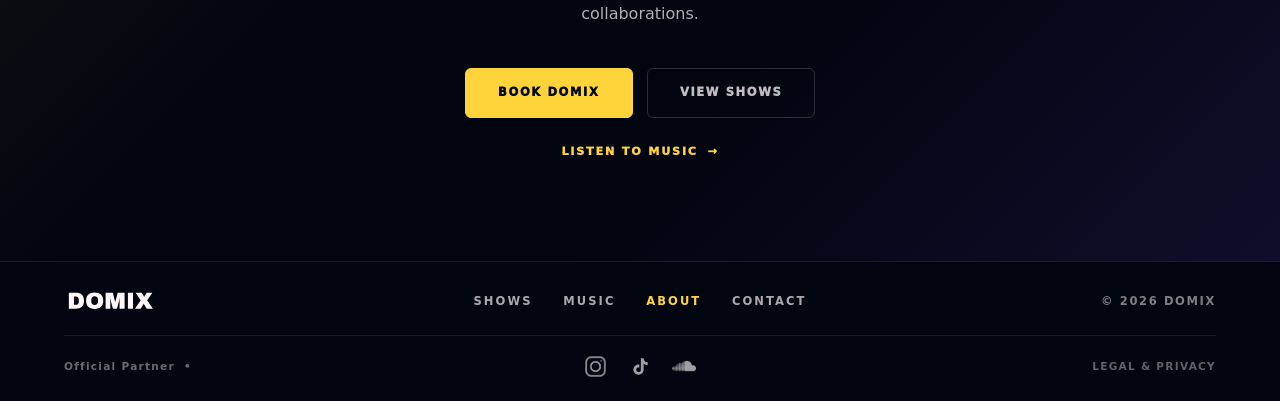
==== commit 01c80e3d: "Update age to 18 in about section across relevant pages" ====
--- a/about.html
+++ b/about.html
@@ -54,7 +54,7 @@
                     <p class="about-eyebrow">INTRODUCTION</p>
                     <h2 id="about-introduction-title">BEHIND DOMIX</h2>
                     <div class="about-prose">
-                        <p>DOMIX is a 17-year-old DJ and producer from Lower Austria. Active since 2024, he has progressed from local performances to festival stages, larger events, sponsored appearances and his first radio set on ENERGY Extravadance. His identity is built around energetic performances, professional preparation and a strong connection with the crowd.</p>
+                        <p>DOMIX is an 18-year-old DJ and producer from Lower Austria. Active since 2024, he has progressed from local performances to festival stages, larger events, sponsored appearances and his first radio set on ENERGY Extravadance. His identity is built around energetic performances, professional preparation and a strong connection with the crowd.</p>
                         <p>His sets combine high energy, custom mashups, recognizable tracks and spontaneous interaction. While DJing remains his main focus, DOMIX continues to develop as a producer and shapes an increasingly individual sound.</p>
                     </div>
                 </div>
--- a/css/styles.css
+++ b/css/styles.css
@@ -2721,7 +2721,8 @@
     white-space: nowrap;
 }
 
-#lange-einkaufsnacht-show .recent-show-heading h3 {
+#lange-einkaufsnacht-show .recent-show-heading h3,
+#lange-einkaufsnacht-september-show .recent-show-heading h3 {
     white-space: normal;
 }
 
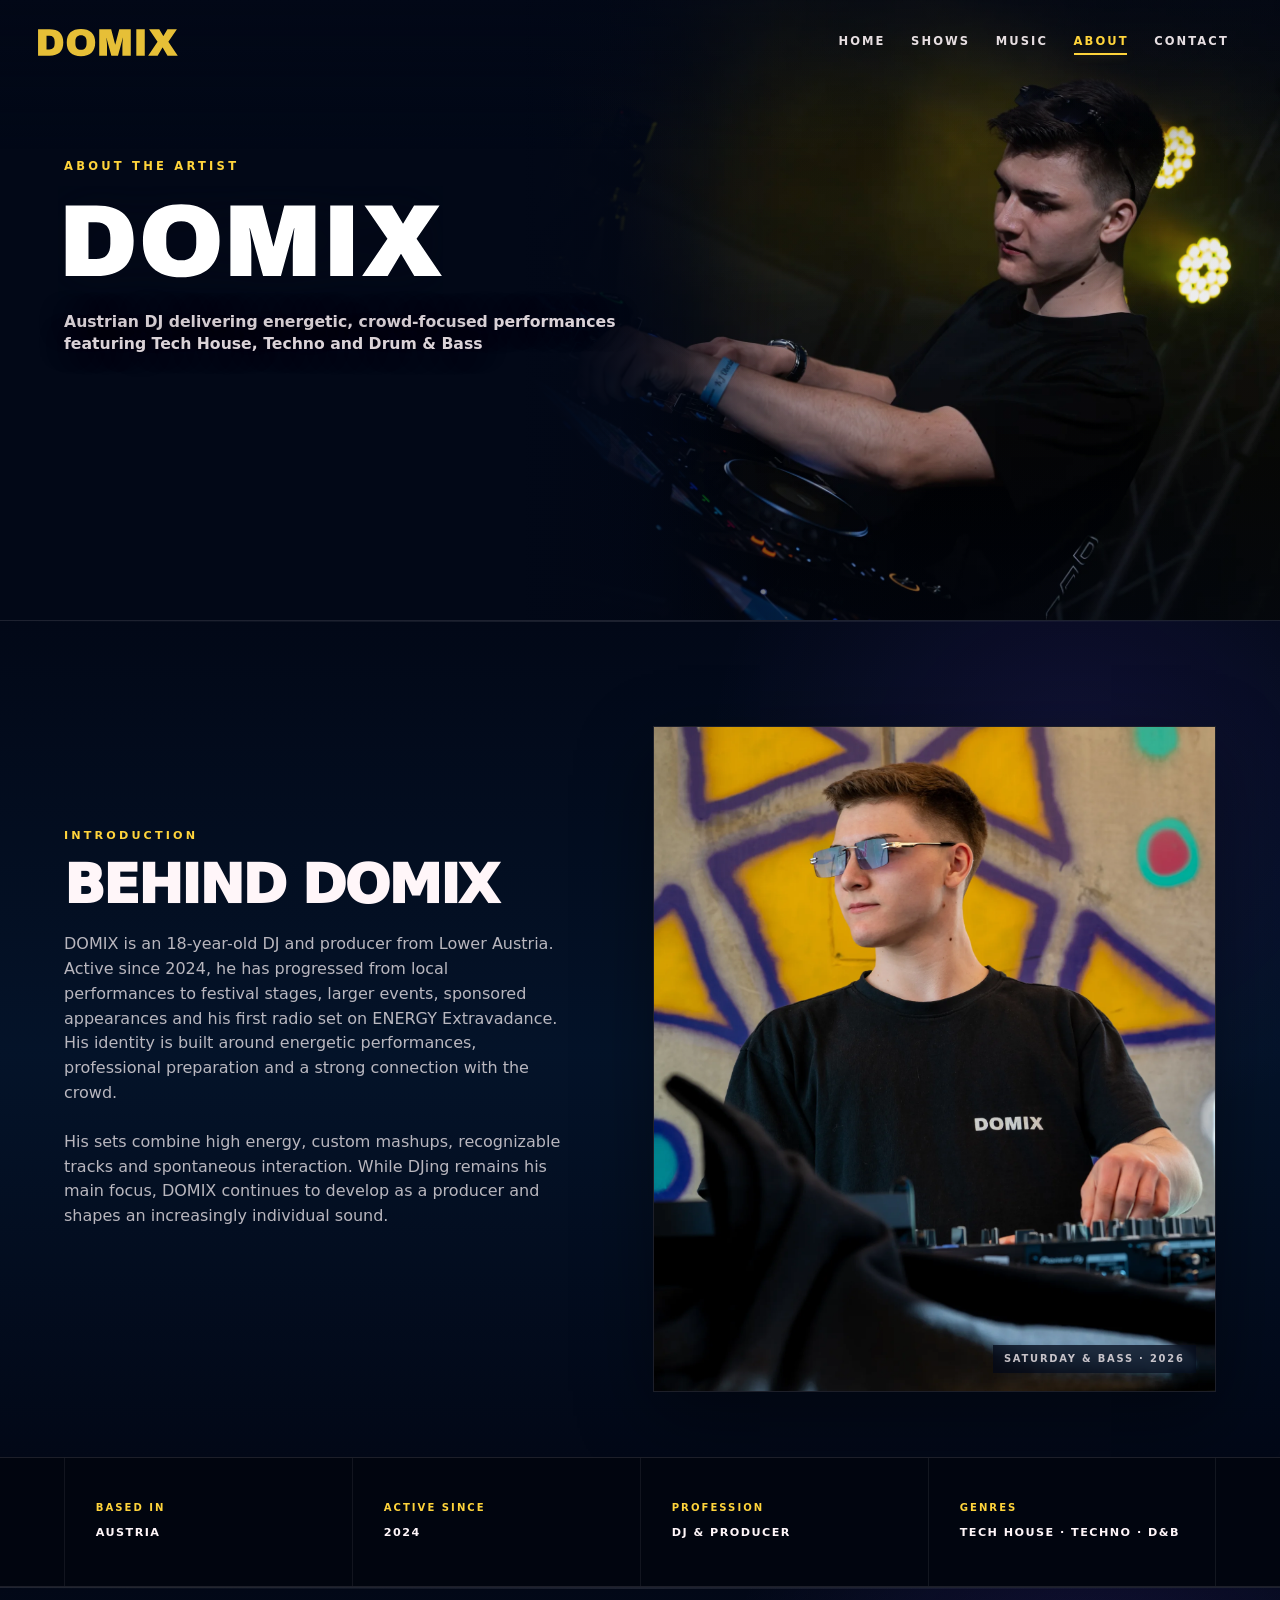
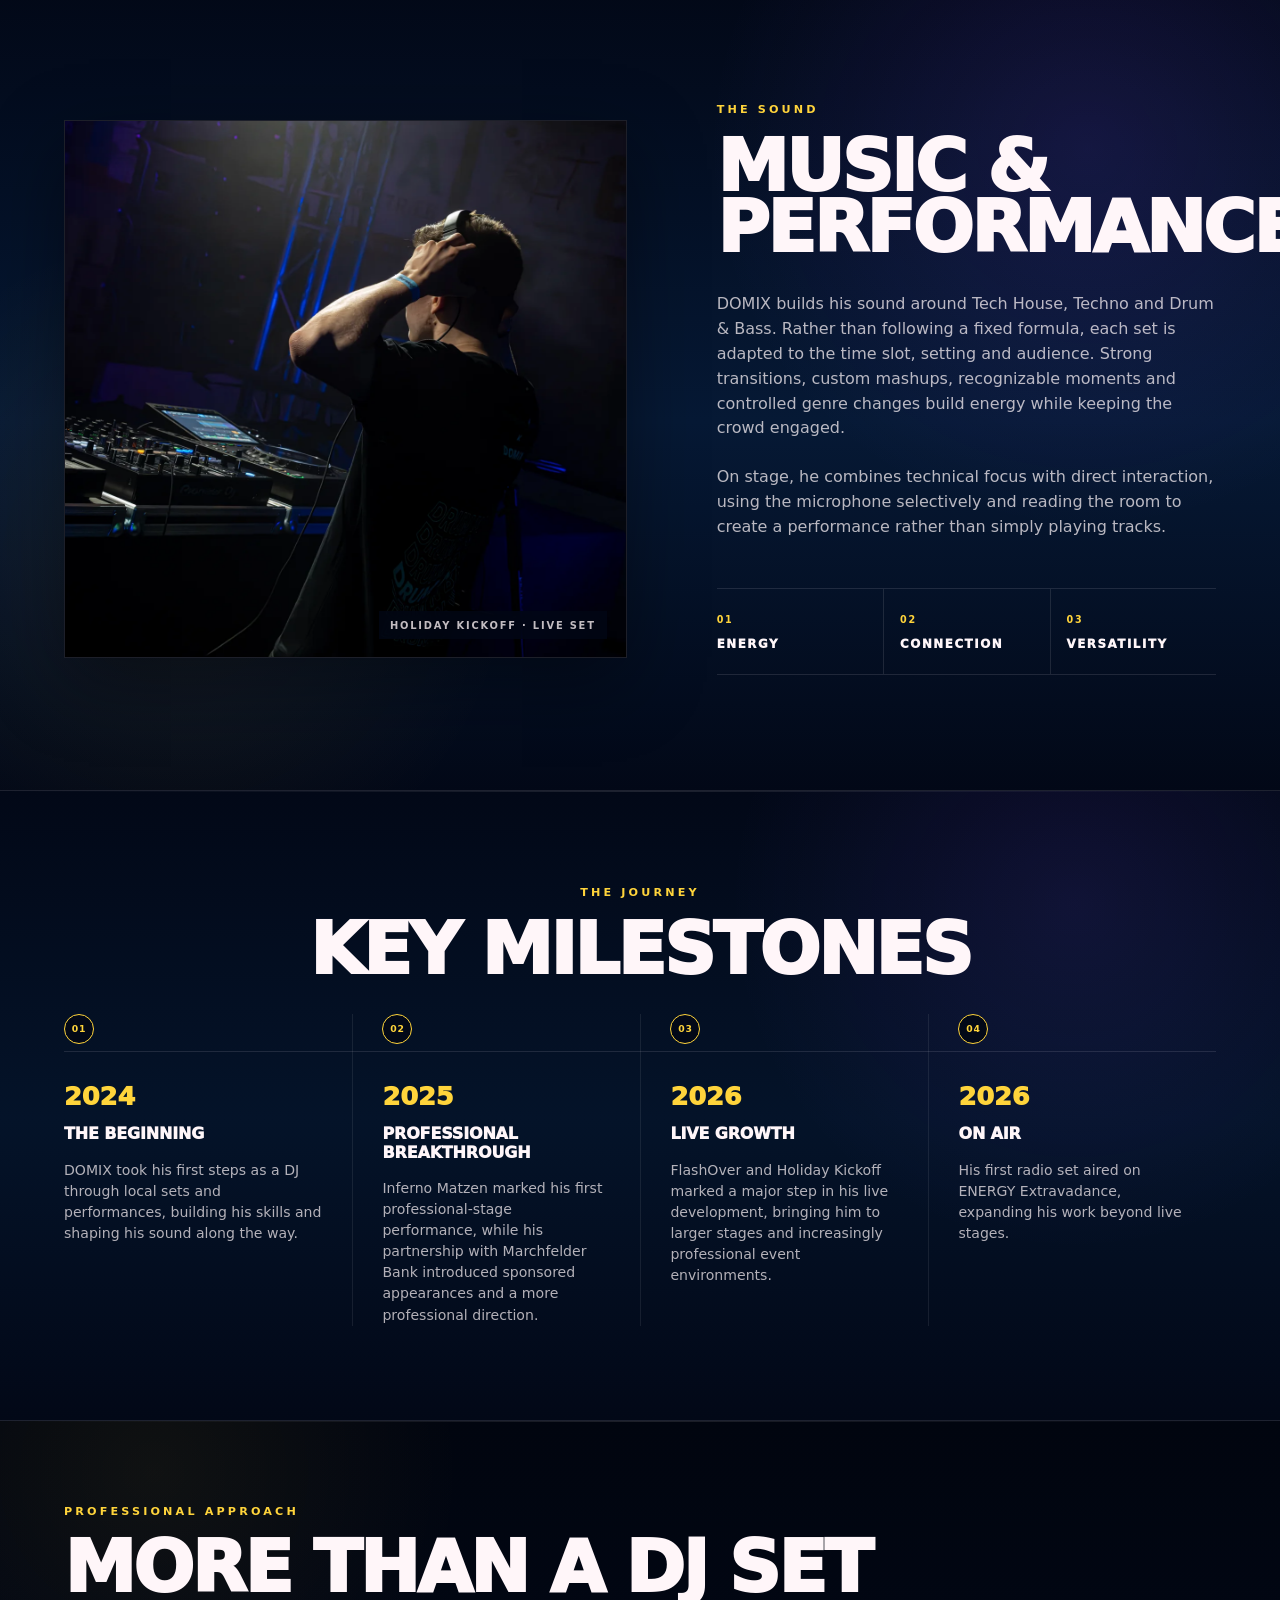
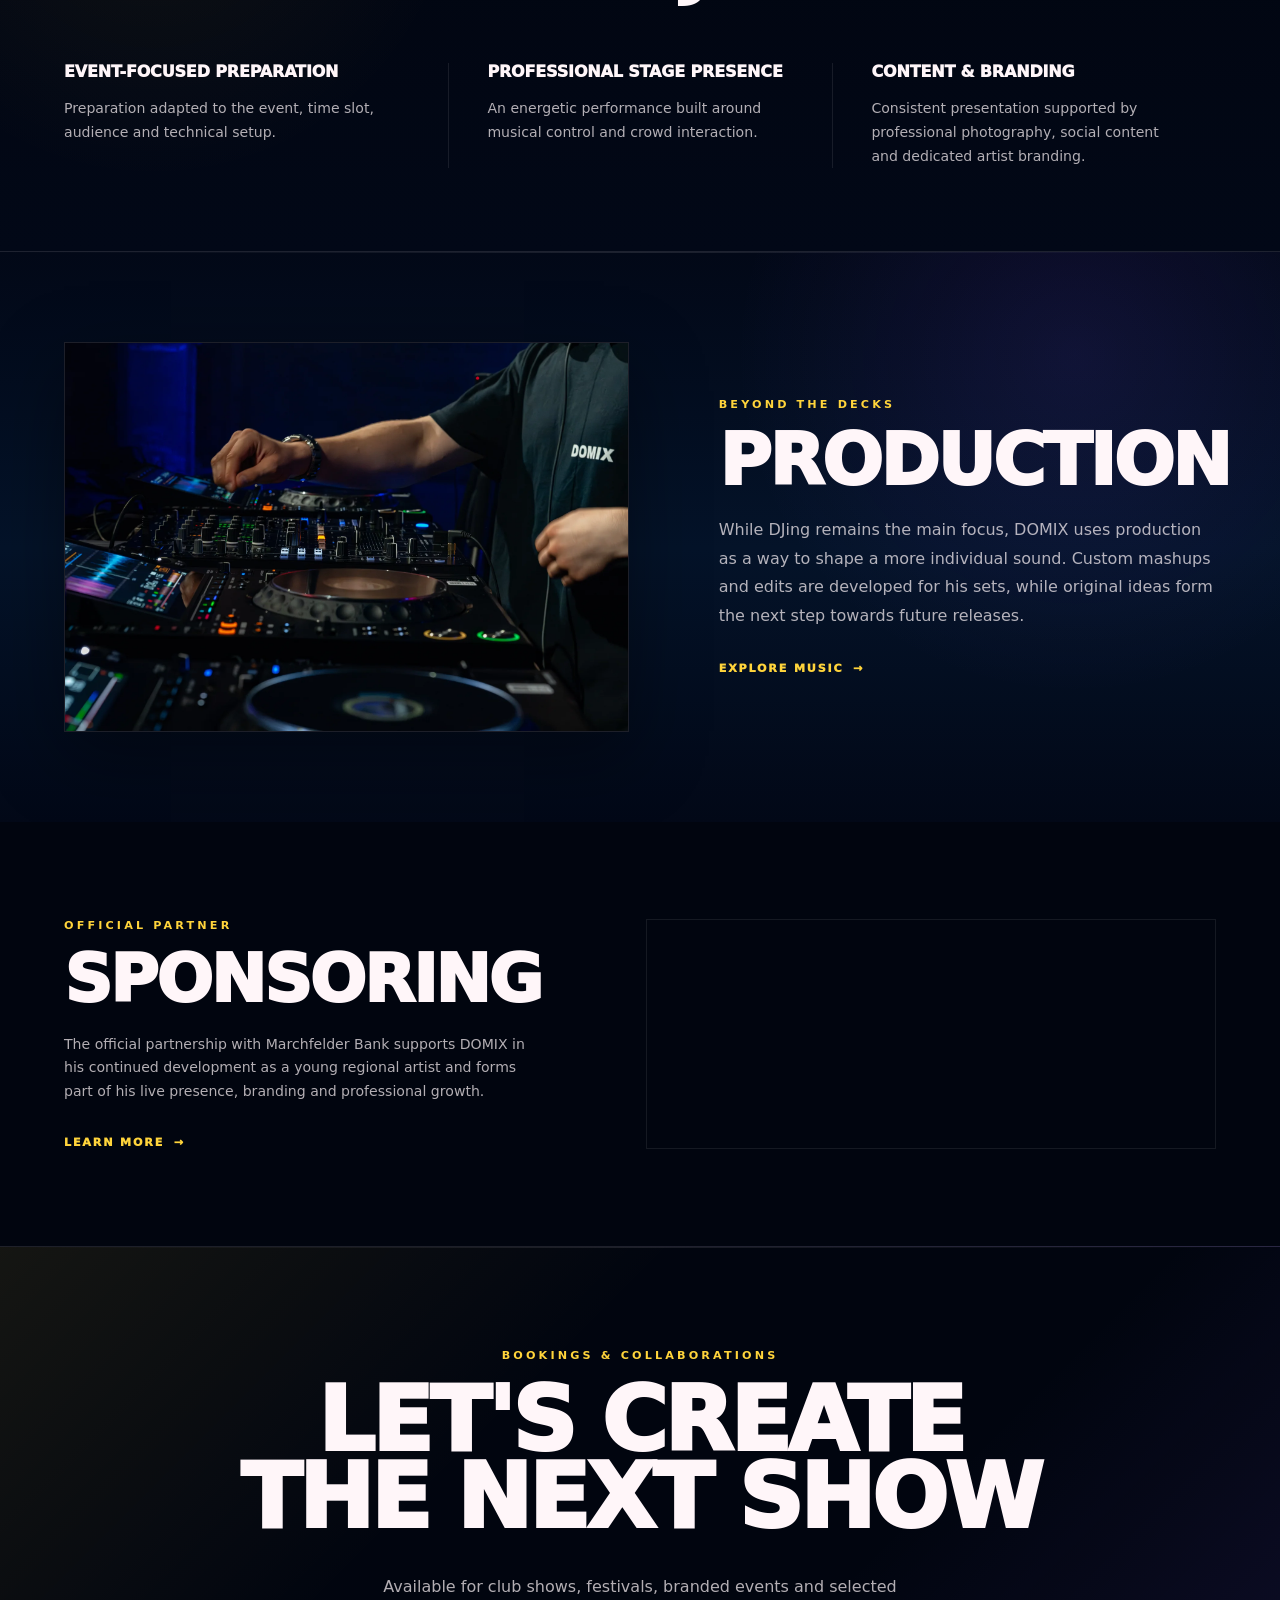
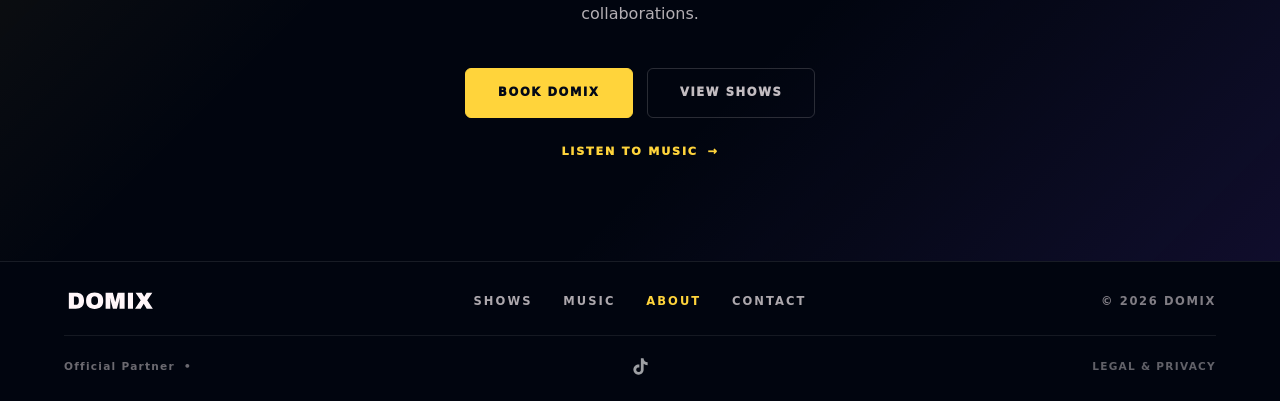
==== commit 6a5389b2: "Optimize static website performance and fix interaction races" ====
--- a/about.html
+++ b/about.html
@@ -241,9 +241,9 @@
             </div>
 
             <nav class="site-footer-socials" aria-label="Social links">
-                <a href="https://www.instagram.com/domix.dj" target="_blank" rel="noopener noreferrer" aria-label="Instagram"><img src="images/social/instagram-icon.png" alt="" width="3000" height="3000" loading="lazy" decoding="async"></a>
+                <a href="https://www.instagram.com/domix.dj" target="_blank" rel="noopener noreferrer" aria-label="Instagram"><img src="images/social/instagram-icon.webp" alt="" width="3000" height="3000" loading="lazy" decoding="async"></a>
                 <a href="https://www.tiktok.com/@domix.dj" target="_blank" rel="noopener noreferrer" aria-label="TikTok"><img src="images/social/tiktok-icon.svg" alt="" width="150" height="150" loading="lazy" decoding="async"></a>
-                <a href="https://soundcloud.com/domix_dj" target="_blank" rel="noopener noreferrer" aria-label="SoundCloud"><img src="images/social/soundcloud-icon.png" alt="" width="512" height="512" loading="lazy" decoding="async"></a>
+                <a href="https://soundcloud.com/domix_dj" target="_blank" rel="noopener noreferrer" aria-label="SoundCloud"><img src="images/social/soundcloud-icon.webp" alt="" width="512" height="512" loading="lazy" decoding="async"></a>
             </nav>
 
             <p class="site-footer-mobile-copyright">&copy; 2026 DOMIX</p>
--- a/css/styles.css
+++ b/css/styles.css
@@ -1585,8 +1585,8 @@
 }
 
 .site-footer-socials a[aria-label="Instagram"]::after {
-    -webkit-mask: url("../images/social/instagram-icon.png") center / 21px 21px no-repeat;
-    mask: url("../images/social/instagram-icon.png") center / 21px 21px no-repeat;
+    -webkit-mask: url("../images/social/instagram-icon.webp") center / 21px 21px no-repeat;
+    mask: url("../images/social/instagram-icon.webp") center / 21px 21px no-repeat;
 }
 
 .site-footer-socials a[aria-label="TikTok"]::after {
@@ -1595,8 +1595,8 @@
 }
 
 .site-footer-socials a[aria-label="SoundCloud"]::after {
-    -webkit-mask: url("../images/social/soundcloud-icon.png") center / 24px 24px no-repeat;
-    mask: url("../images/social/soundcloud-icon.png") center / 24px 24px no-repeat;
+    -webkit-mask: url("../images/social/soundcloud-icon.webp") center / 24px 24px no-repeat;
+    mask: url("../images/social/soundcloud-icon.webp") center / 24px 24px no-repeat;
 }
 
 .site-footer-socials img {
@@ -3608,7 +3608,7 @@
 }
 
 .music-set-action {
-    min-width: 206px;
+    min-width: 132px;
     margin-top: 0;
     font-size: 0.64rem;
     white-space: nowrap;
@@ -4181,7 +4181,7 @@
         justify-self: start;
         width: 100%;
         min-width: 0;
-        max-width: 206px;
+        max-width: 132px;
         margin-top: 0.8rem;
     }
 
@@ -7393,6 +7393,11 @@
         color: var(--domix-white);
         text-align: center;
         transform: none;
+        pointer-events: none;
+    }
+
+    .show-lightbox-caption > * {
+        pointer-events: auto;
     }
 
     .show-lightbox-caption::before {
@@ -7656,6 +7661,8 @@
 
     .music-set-action {
         min-height: 48px;
+        width: 132px;
+        justify-self: center;
         margin-top: 0;
         white-space: normal;
         text-align: center;
